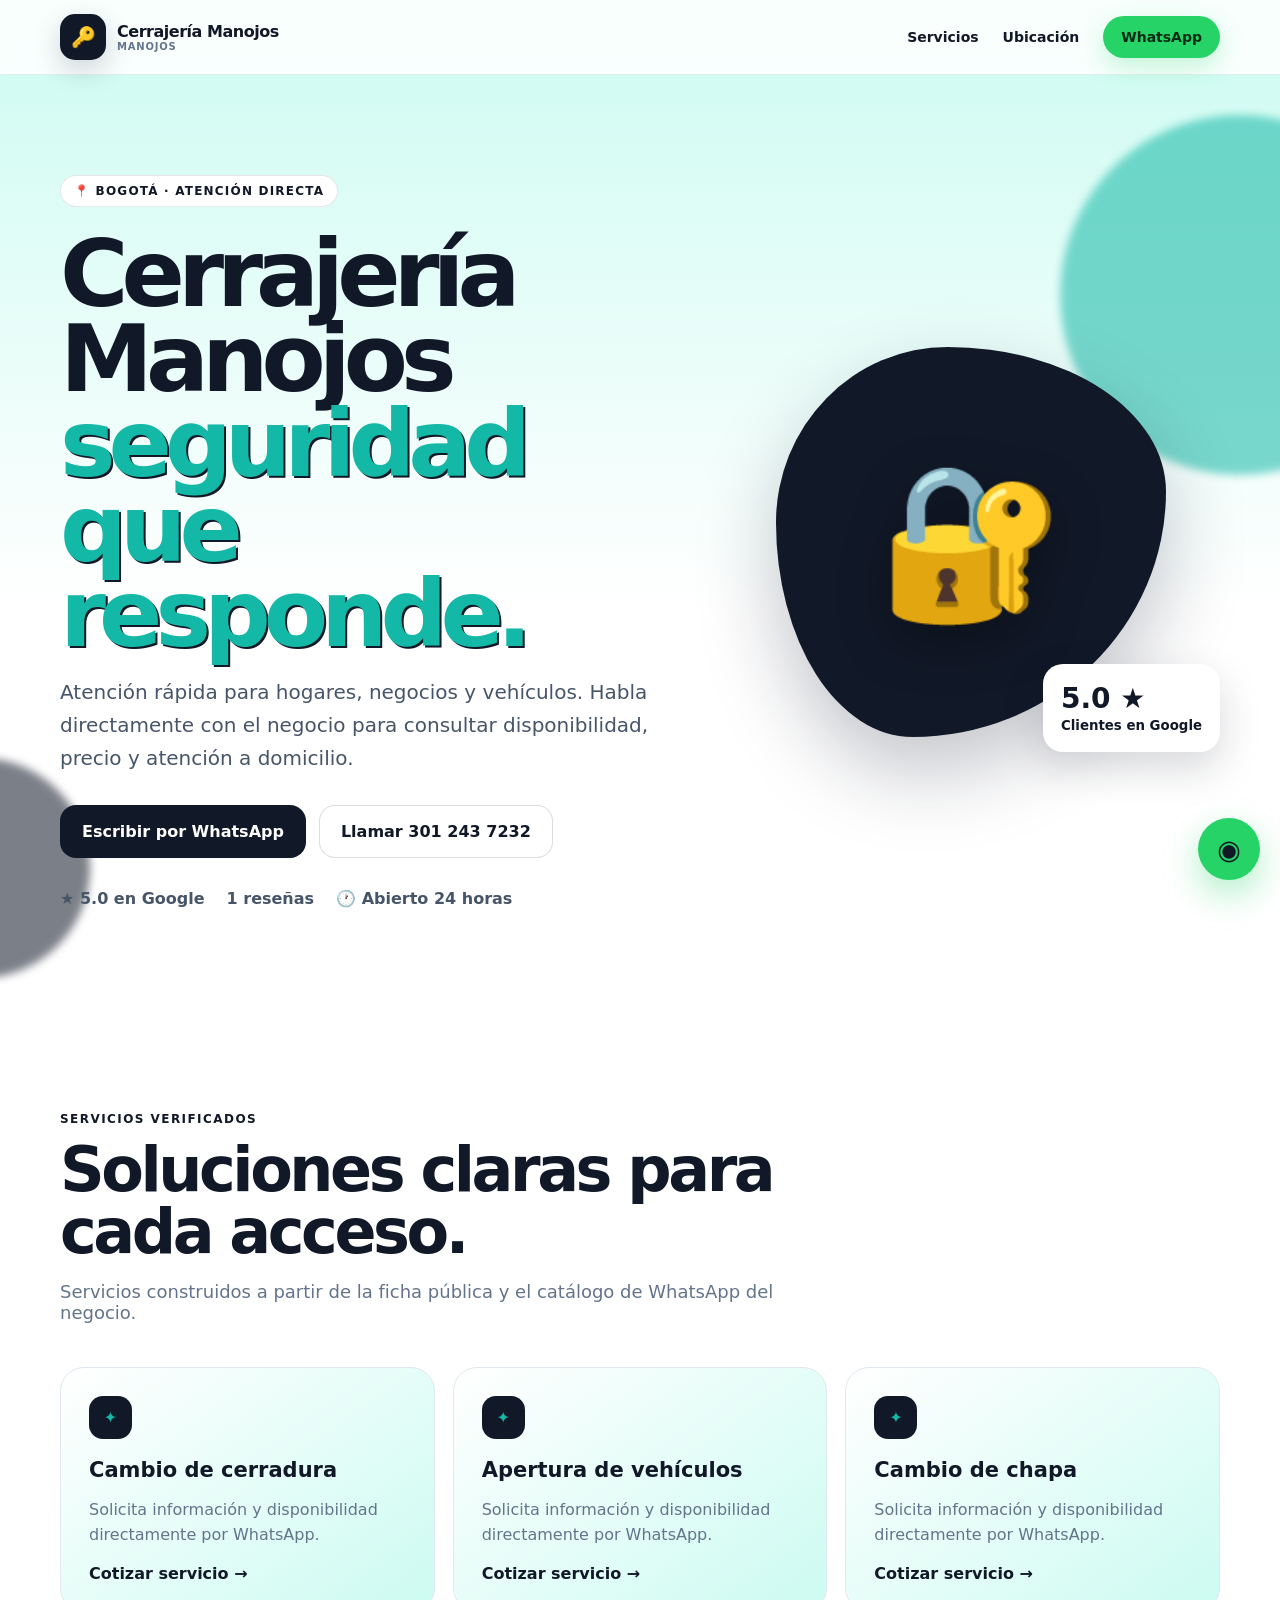
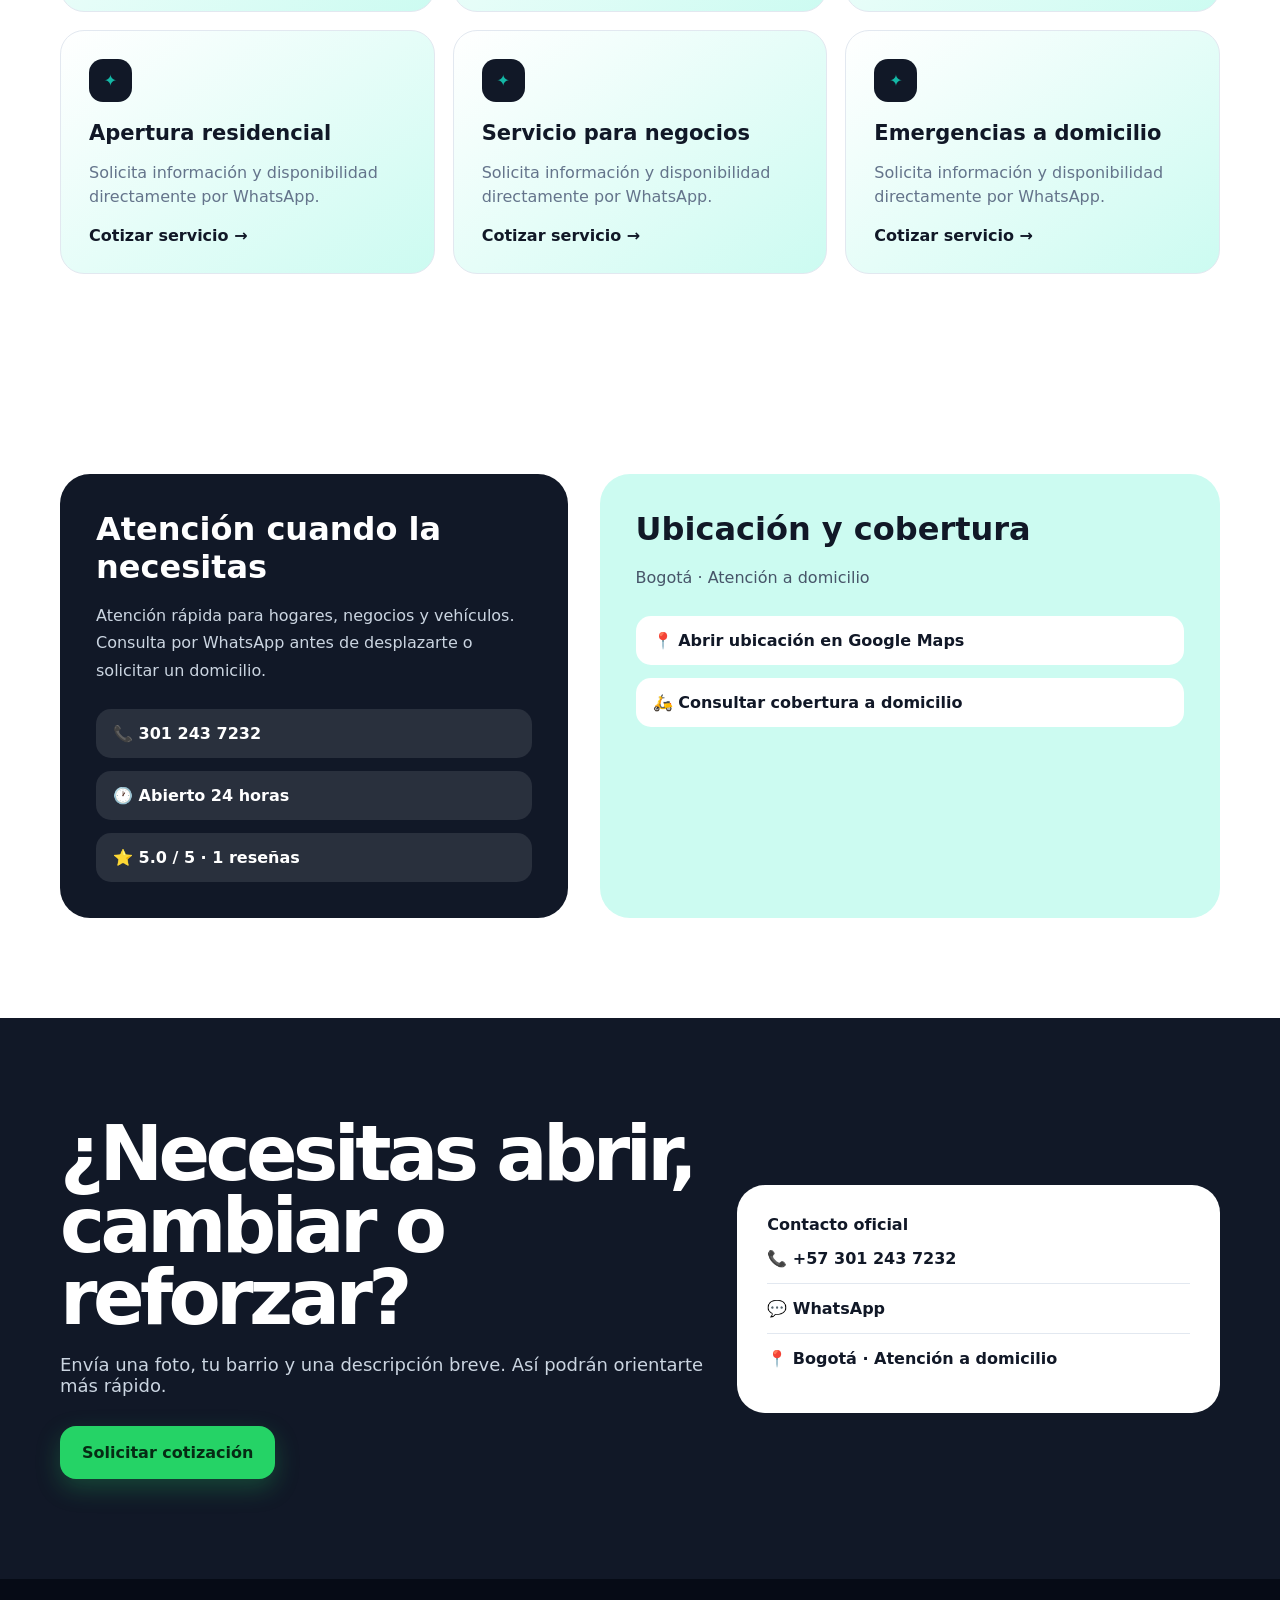
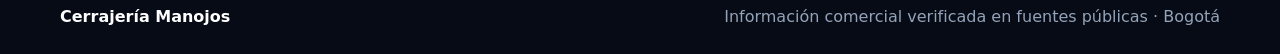
==== index.html @ 55029df9 "Add customized locksmith website" ====
<!doctype html>
<html lang="es">
<head>
<meta charset="utf-8"><meta name="viewport" content="width=device-width,initial-scale=1">
<title>Cerrajer&#237;a Manojos | Cerrajería en Bogotá</title>
<meta name="description" content="Cerrajer&#237;a Manojos: atención de cerrajería en Bogotá. Atenci&#243;n r&#225;pida para hogares, negocios y veh&#237;culos. Contacto directo por WhatsApp.">
<meta name="theme-color" content="#111827"><meta property="og:title" content="Cerrajer&#237;a Manojos"><meta property="og:description" content="Atenci&#243;n r&#225;pida para hogares, negocios y veh&#237;culos">
<script type="application/ld+json">{"@type":"Locksmith","aggregateRating":{"reviewCount":"1","ratingValue":"5.0","@type":"AggregateRating"},"name":"Cerrajería Manojos","areaServed":"Bogotá, Colombia","telephone":"+57 301 243 7232","@context":"https://schema.org","openingHours":"Abierto 24 horas","address":"Bogotá · Atención a domicilio"}</script>
<style>
:root{--primary:#14b8a6;--ink:#111827;--soft:#ccfbf1;--paper:#fff;--muted:#64748b}*{box-sizing:border-box}html{scroll-behavior:smooth}body{margin:0;font-family:Inter,ui-sans-serif,system-ui,-apple-system,Segoe UI,sans-serif;color:#111827;background:linear-gradient(180deg,var(--soft),#fff 38rem);overflow-x:hidden}a{text-decoration:none;color:inherit}.wrap{width:min(1160px,calc(100% - 36px));margin:auto}.nav{position:sticky;top:0;z-index:20;background:rgba(255,255,255,.86);backdrop-filter:blur(18px);border-bottom:1px solid rgba(15,23,42,.08)}.nav .wrap{height:74px;display:flex;align-items:center;justify-content:space-between}.brand{display:flex;align-items:center;gap:11px;font-weight:900;letter-spacing:-.03em}.logo{width:46px;height:46px;border-radius:15px;background:var(--ink);color:var(--primary);display:grid;place-items:center;box-shadow:0 10px 28px rgba(15,23,42,.18);font-size:20px}.brand small{display:block;font-weight:700;color:var(--muted);letter-spacing:.08em;font-size:10px}.navlinks{display:flex;align-items:center;gap:24px;font-weight:700;font-size:14px}.wa{background:#25d366;color:#062b14;padding:13px 18px;border-radius:999px;font-weight:900;box-shadow:0 9px 24px rgba(37,211,102,.25)}.hero{min-height:710px;display:grid;align-items:center;position:relative}.hero:before,.hero:after{content:"";position:absolute;border-radius:50%;filter:blur(4px);opacity:.55;animation:float 8s ease-in-out infinite}.hero:before{width:360px;height:360px;background:var(--primary);right:-140px;top:40px}.hero:after{width:220px;height:220px;background:var(--ink);left:-130px;bottom:30px;animation-delay:-3s}.hero-grid{position:relative;z-index:1;display:grid;grid-template-columns:1.1fr .9fr;gap:54px;align-items:center}.eyebrow{display:inline-flex;align-items:center;gap:8px;padding:8px 13px;background:#fff;border:1px solid rgba(15,23,42,.1);border-radius:999px;font-weight:850;font-size:12px;letter-spacing:.1em;text-transform:uppercase}.hero h1{font-size:clamp(48px,7.3vw,96px);line-height:.91;letter-spacing:-.075em;margin:24px 0 20px;max-width:800px}.hero h1 span{color:var(--primary);text-shadow:2px 2px 0 var(--ink)}.hero p{font-size:20px;line-height:1.65;color:#475569;max-width:650px}.actions{display:flex;gap:13px;flex-wrap:wrap;margin-top:30px}.btn{display:inline-flex;align-items:center;justify-content:center;padding:16px 21px;border-radius:16px;font-weight:900;border:1px solid transparent;transition:.25s}.btn:hover{transform:translateY(-3px)}.btn-primary{background:var(--ink);color:#fff}.btn-light{background:#fff;border-color:rgba(15,23,42,.14)}.trust{display:flex;gap:22px;flex-wrap:wrap;margin-top:31px;color:#475569;font-weight:750}.visual{position:relative;min-height:480px;display:grid;place-items:center}.lock-orbit{width:390px;height:390px;border-radius:44% 56% 65% 35%/45% 37% 63% 55%;background:var(--ink);position:relative;display:grid;place-items:center;box-shadow:0 35px 80px rgba(15,23,42,.25);animation:morph 9s ease-in-out infinite}.lock{font-size:150px;filter:drop-shadow(0 17px 25px rgba(0,0,0,.3));animation:float 4s ease-in-out infinite}.rating{position:absolute;right:0;bottom:30px;background:#fff;padding:18px;border-radius:20px;box-shadow:0 16px 40px rgba(15,23,42,.17);font-weight:900}.rating b{font-size:28px;color:var(--ink)}section{padding:100px 0}.section-head{max-width:750px;margin-bottom:44px}.section-head span{font-weight:900;color:var(--ink);letter-spacing:.12em;text-transform:uppercase;font-size:12px}.section-head h2{font-size:clamp(36px,5vw,62px);line-height:1;letter-spacing:-.055em;margin:12px 0}.section-head p{color:#64748b;font-size:18px}.services{background:#fff}.grid{display:grid;grid-template-columns:repeat(3,1fr);gap:18px}.service-card{padding:28px;border:1px solid #e2e8f0;border-radius:24px;background:linear-gradient(145deg,#fff,var(--soft));transition:.3s}.service-card:hover{transform:translateY(-7px);box-shadow:0 20px 45px rgba(15,23,42,.1);border-color:var(--primary)}.service-icon{display:grid;place-items:center;width:43px;height:43px;border-radius:14px;background:var(--ink);color:var(--primary)}.service-card h3{font-size:21px;margin:19px 0 9px}.service-card p{color:#64748b;line-height:1.55}.service-card a{font-weight:900;color:var(--ink)}.about-grid{display:grid;grid-template-columns:.9fr 1.1fr;gap:32px}.panel{border-radius:30px;padding:36px;background:var(--ink);color:#fff;position:relative;overflow:hidden}.panel.light{background:var(--soft);color:#111827}.panel h3{font-size:32px;margin:0 0 16px}.panel p{line-height:1.7;color:#cbd5e1}.panel.light p{color:#475569}.facts{display:grid;gap:13px;margin-top:25px}.fact{padding:15px 17px;background:rgba(255,255,255,.1);border-radius:15px;font-weight:750}.panel.light .fact{background:#fff}.contact{background:var(--ink);color:#fff}.contact-box{display:grid;grid-template-columns:1.15fr .85fr;gap:24px;align-items:center}.contact h2{font-size:clamp(40px,6vw,76px);line-height:.95;letter-spacing:-.06em;margin:0 0 20px}.contact p{color:#cbd5e1;font-size:18px}.contact-card{background:#fff;color:#111827;border-radius:28px;padding:30px}.contact-card a{display:block;padding:15px 0;border-bottom:1px solid #e2e8f0;font-weight:800}.contact-card a:last-child{border:0}.footer{padding:28px 0;background:#060b16;color:#94a3b8}.footer .wrap{display:flex;justify-content:space-between;gap:20px;align-items:center}.footer strong{color:#fff}.float-wa{position:fixed;right:20px;bottom:20px;width:62px;height:62px;background:#25d366;border-radius:50%;display:grid;place-items:center;font-size:27px;z-index:30;box-shadow:0 14px 35px rgba(37,211,102,.36);animation:pulse 2.2s infinite}.reveal{opacity:0;transform:translateY(24px);transition:.7s}.reveal.show{opacity:1;transform:none}@keyframes float{50%{transform:translateY(-16px) rotate(2deg)}}@keyframes morph{50%{border-radius:58% 42% 35% 65%/58% 62% 38% 42%;transform:rotate(-2deg)}}@keyframes pulse{50%{box-shadow:0 14px 55px rgba(37,211,102,.7)}}@media(max-width:850px){.navlinks a:not(.wa){display:none}.hero{min-height:auto;padding:70px 0}.hero-grid,.about-grid,.contact-box{grid-template-columns:1fr}.visual{min-height:380px}.lock-orbit{width:300px;height:300px}.lock{font-size:110px}.grid{grid-template-columns:1fr}.hero h1{font-size:58px}.footer .wrap{align-items:flex-start;flex-direction:column}}@media(max-width:480px){.wrap{width:min(100% - 24px,1160px)}.brand span{max-width:145px}.nav .wa{padding:11px 13px}.hero h1{font-size:48px}.hero p{font-size:17px}.actions .btn{width:100%}.lock-orbit{width:260px;height:260px}.rating{right:8px}.trust{gap:12px}section{padding:74px 0}}
</style>
</head>
<body>
<nav class="nav"><div class="wrap"><a class="brand" href="#inicio"><span class="logo">🔑</span><span>Cerrajer&#237;a Manojos<small>MANOJOS</small></span></a><div class="navlinks"><a href="#servicios">Servicios</a><a href="#ubicacion">Ubicación</a><a class="wa" href="https://wa.me/573012437232?text=Hola%2C%20vi%20la%20p%C3%A1gina%20de%20Cerrajer%C3%ADa%20Manojos%20y%20necesito%20un%20servicio%20de%20cerrajer%C3%ADa." target="_blank" rel="noopener">WhatsApp</a></div></div></nav>
<main>
<section class="hero" id="inicio"><div class="wrap hero-grid"><div class="reveal"><div class="eyebrow">📍 Bogotá · Atención directa</div><h1>Cerrajer&#237;a Manojos<br><span>seguridad que responde.</span></h1><p>Atenci&#243;n r&#225;pida para hogares, negocios y veh&#237;culos. Habla directamente con el negocio para consultar disponibilidad, precio y atención a domicilio.</p><div class="actions"><a class="btn btn-primary" href="https://wa.me/573012437232?text=Hola%2C%20necesito%20un%20servicio%20de%20cerrajer%C3%ADa.%20%C2%BFMe%20pueden%20ayudar%3F" target="_blank" rel="noopener">Escribir por WhatsApp</a><a class="btn btn-light" href="tel:+573012437232">Llamar 301 243 7232</a></div><div class="trust"><span>★ 5.0 en Google</span><span>1 reseñas</span><span>🕐 Abierto 24 horas</span></div></div><div class="visual reveal"><div class="lock-orbit"><div class="lock">🔐</div></div><div class="rating"><b>5.0 ★</b><br><small>Clientes en Google</small></div></div></div></section>
<section class="services" id="servicios"><div class="wrap"><div class="section-head reveal"><span>Servicios verificados</span><h2>Soluciones claras para cada acceso.</h2><p>Servicios construidos a partir de la ficha pública y el catálogo de WhatsApp del negocio.</p></div><div class="grid"><article class='service-card reveal'><span class='service-icon'>✦</span><h3>Cambio de cerradura</h3><p>Solicita información y disponibilidad directamente por WhatsApp.</p><a href='https://wa.me/573012437232?text=Hola%2C%20necesito%20informaci%C3%B3n%20sobre%3A%20Cambio%20de%20cerradura' target='_blank' rel='noopener'>Cotizar servicio →</a></article>
<article class='service-card reveal'><span class='service-icon'>✦</span><h3>Apertura de veh&#237;culos</h3><p>Solicita información y disponibilidad directamente por WhatsApp.</p><a href='https://wa.me/573012437232?text=Hola%2C%20necesito%20informaci%C3%B3n%20sobre%3A%20Apertura%20de%20veh%C3%ADculos' target='_blank' rel='noopener'>Cotizar servicio →</a></article>
<article class='service-card reveal'><span class='service-icon'>✦</span><h3>Cambio de chapa</h3><p>Solicita información y disponibilidad directamente por WhatsApp.</p><a href='https://wa.me/573012437232?text=Hola%2C%20necesito%20informaci%C3%B3n%20sobre%3A%20Cambio%20de%20chapa' target='_blank' rel='noopener'>Cotizar servicio →</a></article>
<article class='service-card reveal'><span class='service-icon'>✦</span><h3>Apertura residencial</h3><p>Solicita información y disponibilidad directamente por WhatsApp.</p><a href='https://wa.me/573012437232?text=Hola%2C%20necesito%20informaci%C3%B3n%20sobre%3A%20Apertura%20residencial' target='_blank' rel='noopener'>Cotizar servicio →</a></article>
<article class='service-card reveal'><span class='service-icon'>✦</span><h3>Servicio para negocios</h3><p>Solicita información y disponibilidad directamente por WhatsApp.</p><a href='https://wa.me/573012437232?text=Hola%2C%20necesito%20informaci%C3%B3n%20sobre%3A%20Servicio%20para%20negocios' target='_blank' rel='noopener'>Cotizar servicio →</a></article>
<article class='service-card reveal'><span class='service-icon'>✦</span><h3>Emergencias a domicilio</h3><p>Solicita información y disponibilidad directamente por WhatsApp.</p><a href='https://wa.me/573012437232?text=Hola%2C%20necesito%20informaci%C3%B3n%20sobre%3A%20Emergencias%20a%20domicilio' target='_blank' rel='noopener'>Cotizar servicio →</a></article></div></div></section>
<section id="ubicacion"><div class="wrap about-grid"><div class="panel reveal"><h3>Atención cuando la necesitas</h3><p>Atenci&#243;n r&#225;pida para hogares, negocios y veh&#237;culos. Consulta por WhatsApp antes de desplazarte o solicitar un domicilio.</p><div class="facts"><div class="fact">📞 301 243 7232</div><div class="fact">🕐 Abierto 24 horas</div><div class="fact">⭐ 5.0 / 5 · 1 reseñas</div></div></div><div class="panel light reveal"><h3>Ubicación y cobertura</h3><p>Bogot&#225; &#183; Atenci&#243;n a domicilio</p><div class="facts"><a class="fact" href="https://www.google.com/maps/search/?api=1&query=Bogot%C3%A1%20%C2%B7%20Atenci%C3%B3n%20a%20domicilio" target="_blank" rel="noopener">📍 Abrir ubicación en Google Maps</a><a class="fact" href="https://wa.me/573012437232?text=Hola%2C%20estoy%20en%20Bogot%C3%A1%20y%20necesito%20saber%20si%20tienen%20cobertura%20en%20mi%20zona." target="_blank" rel="noopener">🛵 Consultar cobertura a domicilio</a></div></div></div></section>
<section class="contact"><div class="wrap contact-box"><div class="reveal"><h2>¿Necesitas abrir, cambiar o reforzar?</h2><p>Envía una foto, tu barrio y una descripción breve. Así podrán orientarte más rápido.</p><div class="actions"><a class="btn wa" href="https://wa.me/573012437232?text=Hola%2C%20necesito%20una%20cotizaci%C3%B3n%20de%20cerrajer%C3%ADa.%20Mi%20ubicaci%C3%B3n%20es%3A%20" target="_blank" rel="noopener">Solicitar cotización</a></div></div><div class="contact-card reveal"><strong>Contacto oficial</strong><a href="tel:+573012437232">📞 +57 301 243 7232</a><a href="https://wa.me/573012437232" target="_blank" rel="noopener">💬 WhatsApp</a><a href="https://www.google.com/maps/search/?api=1&query=Bogot%C3%A1%20%C2%B7%20Atenci%C3%B3n%20a%20domicilio" target="_blank" rel="noopener">📍 Bogot&#225; &#183; Atenci&#243;n a domicilio</a></div></div></section>
</main>
<footer class="footer"><div class="wrap"><strong>Cerrajer&#237;a Manojos</strong><span>Información comercial verificada en fuentes públicas · Bogotá</span></div></footer><a class="float-wa" href="https://wa.me/573012437232" target="_blank" rel="noopener" aria-label="Abrir WhatsApp">◉</a>
<script>const io=new IntersectionObserver(e=>e.forEach(x=>{if(x.isIntersecting)x.target.classList.add('show')}),{threshold:.12});document.querySelectorAll('.reveal').forEach(x=>io.observe(x));</script>
</body></html>
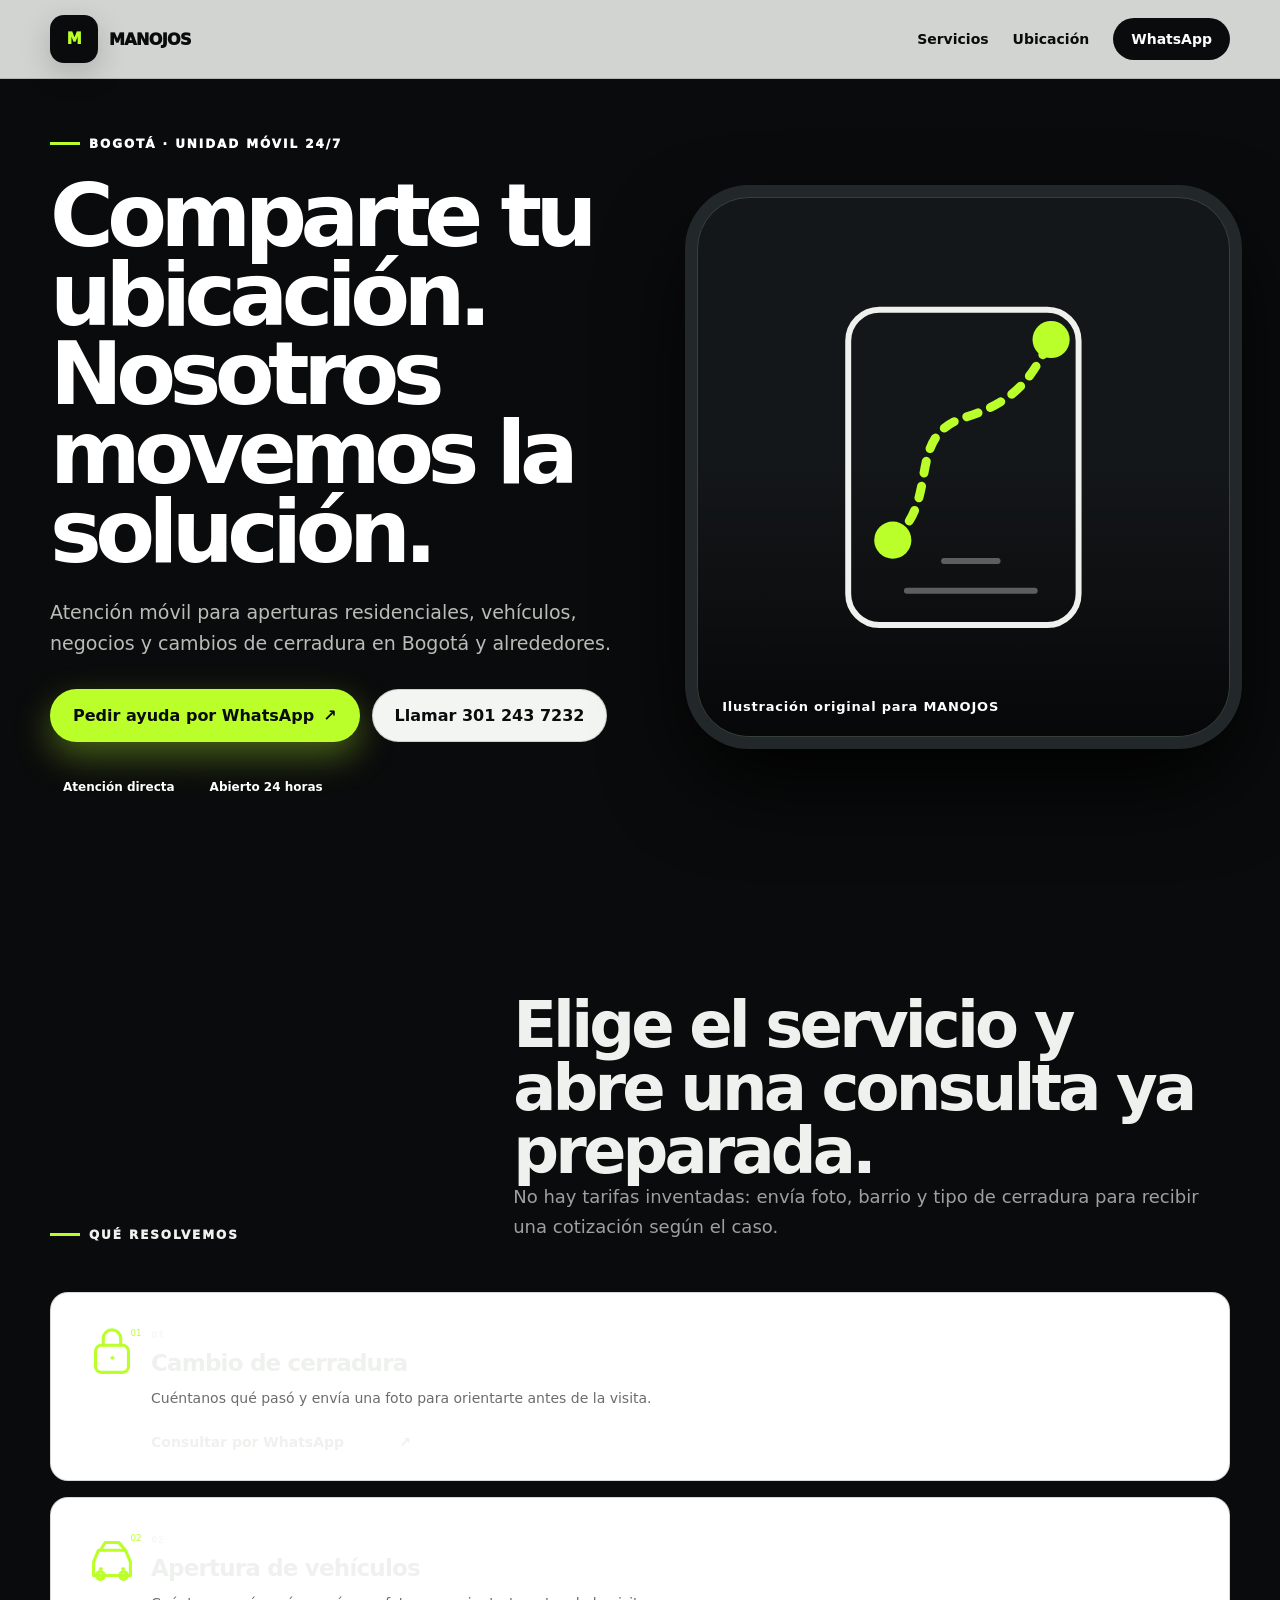
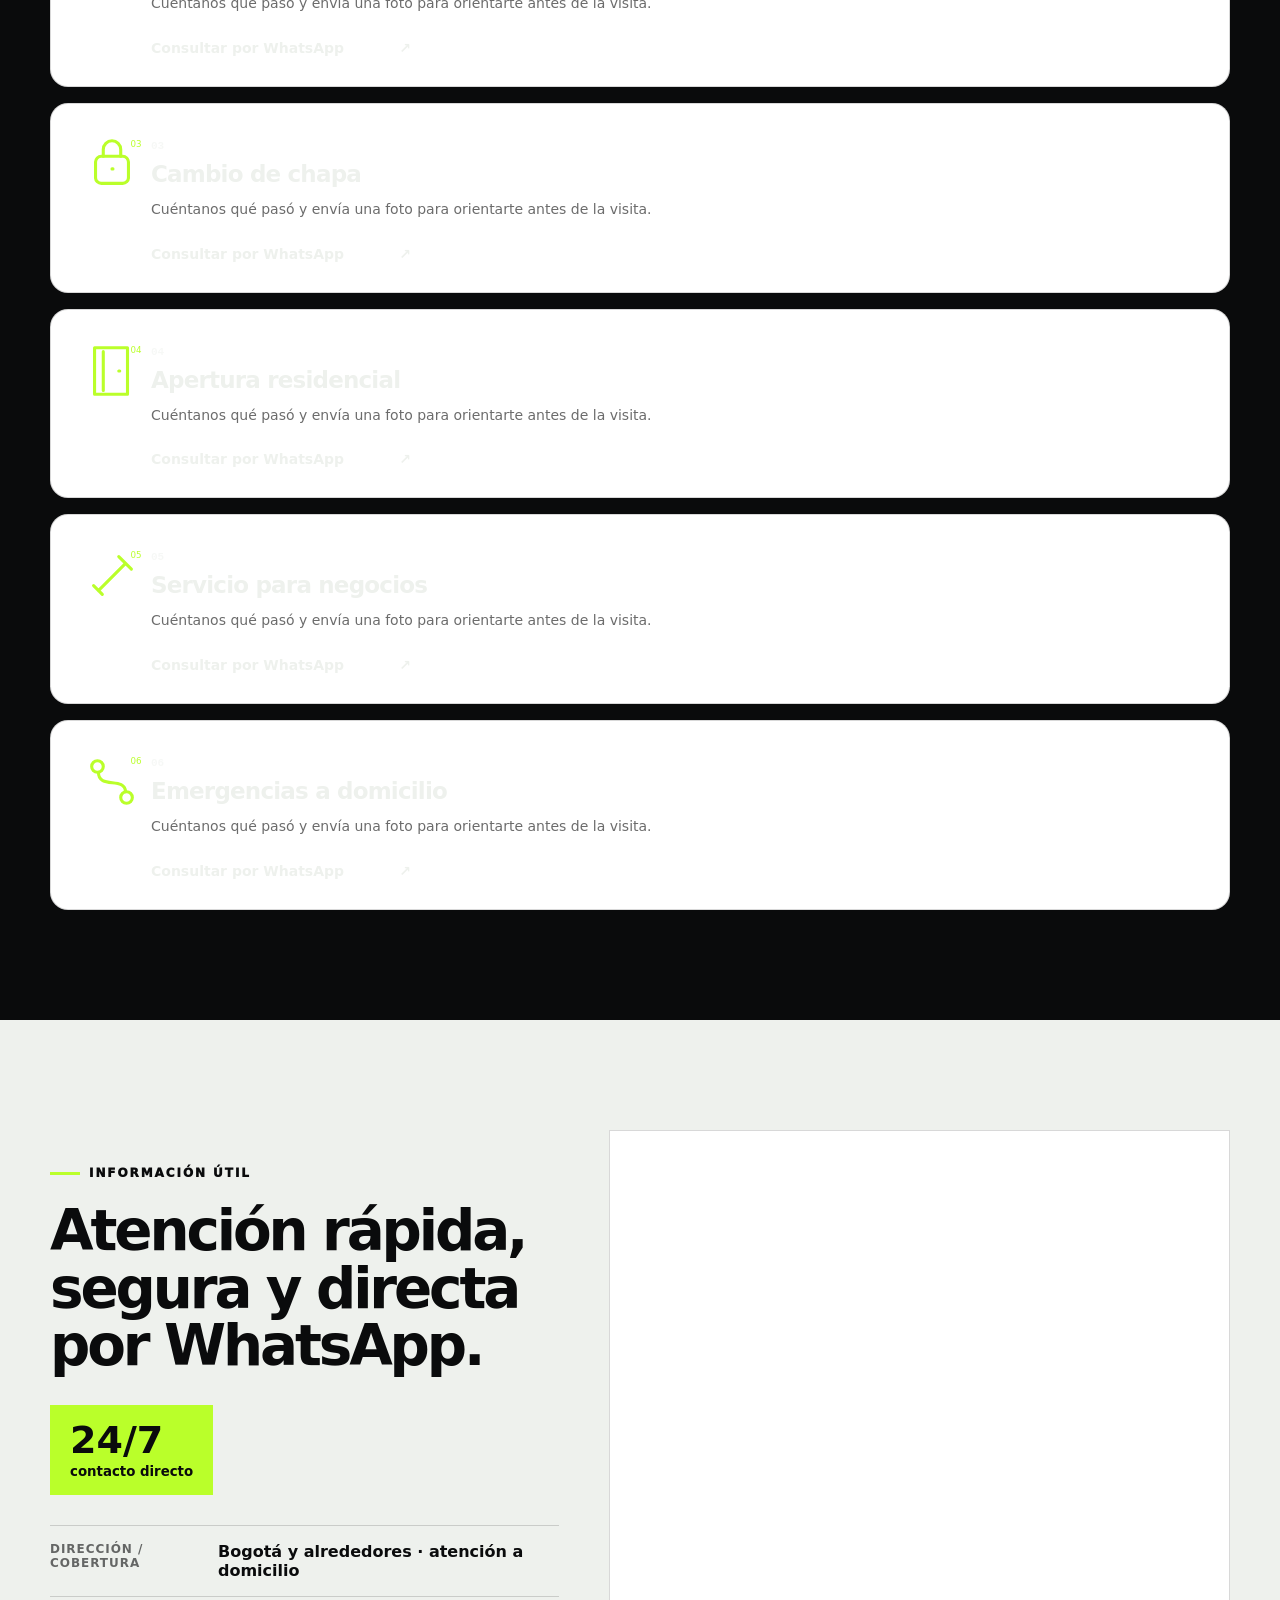
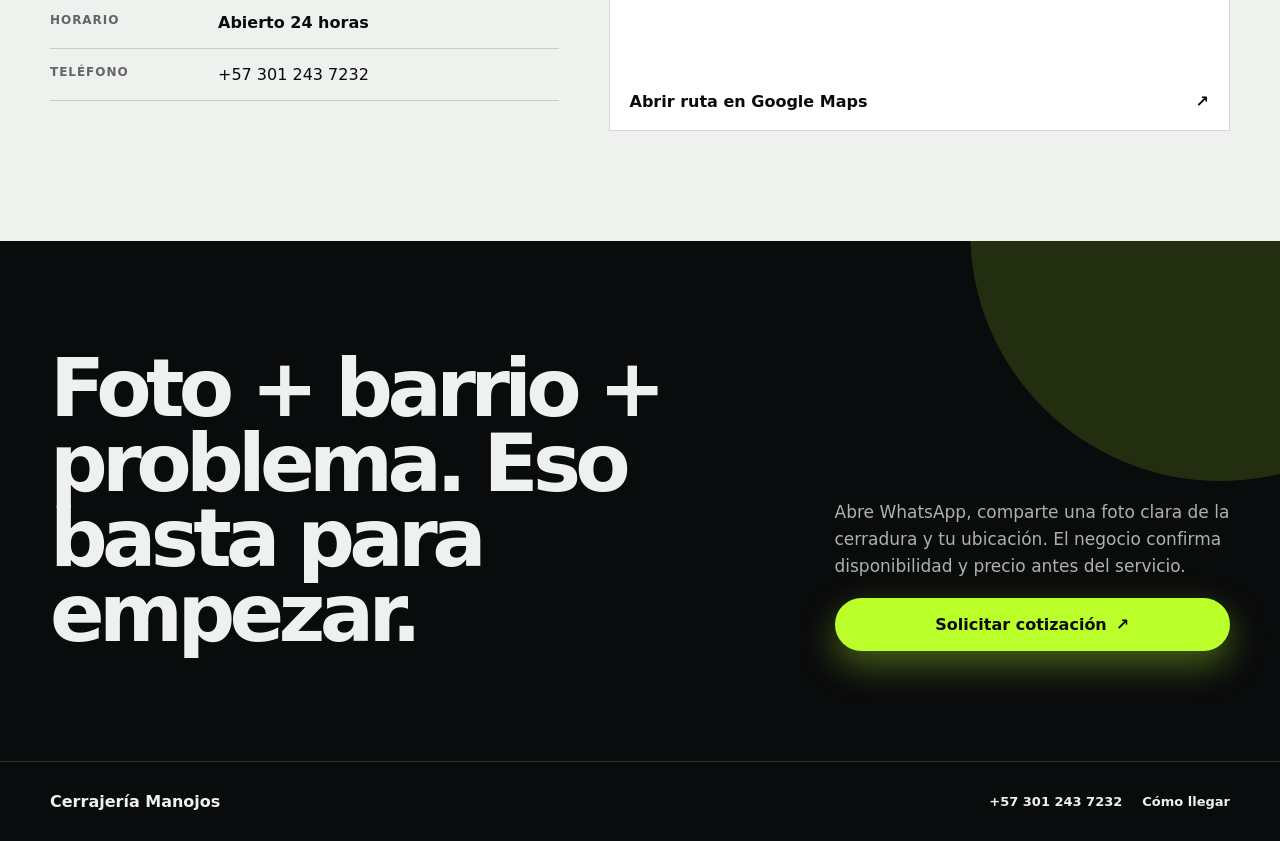
==== commit dccb7cff: "Rediseña sitio con identidad, SEO y experiencia móvil propias" ====
--- a/index.html
+++ b/index.html
@@ -1,28 +1,31 @@
 <!doctype html>
-<html lang="es">
-<head>
-<meta charset="utf-8"><meta name="viewport" content="width=device-width,initial-scale=1">
-<title>Cerrajer&#237;a Manojos | Cerrajería en Bogotá</title>
-<meta name="description" content="Cerrajer&#237;a Manojos: atención de cerrajería en Bogotá. Atenci&#243;n r&#225;pida para hogares, negocios y veh&#237;culos. Contacto directo por WhatsApp.">
-<meta name="theme-color" content="#111827"><meta property="og:title" content="Cerrajer&#237;a Manojos"><meta property="og:description" content="Atenci&#243;n r&#225;pida para hogares, negocios y veh&#237;culos">
-<script type="application/ld+json">{"@type":"Locksmith","aggregateRating":{"reviewCount":"1","ratingValue":"5.0","@type":"AggregateRating"},"name":"Cerrajería Manojos","areaServed":"Bogotá, Colombia","telephone":"+57 301 243 7232","@context":"https://schema.org","openingHours":"Abierto 24 horas","address":"Bogotá · Atención a domicilio"}</script>
-<style>
-:root{--primary:#14b8a6;--ink:#111827;--soft:#ccfbf1;--paper:#fff;--muted:#64748b}*{box-sizing:border-box}html{scroll-behavior:smooth}body{margin:0;font-family:Inter,ui-sans-serif,system-ui,-apple-system,Segoe UI,sans-serif;color:#111827;background:linear-gradient(180deg,var(--soft),#fff 38rem);overflow-x:hidden}a{text-decoration:none;color:inherit}.wrap{width:min(1160px,calc(100% - 36px));margin:auto}.nav{position:sticky;top:0;z-index:20;background:rgba(255,255,255,.86);backdrop-filter:blur(18px);border-bottom:1px solid rgba(15,23,42,.08)}.nav .wrap{height:74px;display:flex;align-items:center;justify-content:space-between}.brand{display:flex;align-items:center;gap:11px;font-weight:900;letter-spacing:-.03em}.logo{width:46px;height:46px;border-radius:15px;background:var(--ink);color:var(--primary);display:grid;place-items:center;box-shadow:0 10px 28px rgba(15,23,42,.18);font-size:20px}.brand small{display:block;font-weight:700;color:var(--muted);letter-spacing:.08em;font-size:10px}.navlinks{display:flex;align-items:center;gap:24px;font-weight:700;font-size:14px}.wa{background:#25d366;color:#062b14;padding:13px 18px;border-radius:999px;font-weight:900;box-shadow:0 9px 24px rgba(37,211,102,.25)}.hero{min-height:710px;display:grid;align-items:center;position:relative}.hero:before,.hero:after{content:"";position:absolute;border-radius:50%;filter:blur(4px);opacity:.55;animation:float 8s ease-in-out infinite}.hero:before{width:360px;height:360px;background:var(--primary);right:-140px;top:40px}.hero:after{width:220px;height:220px;background:var(--ink);left:-130px;bottom:30px;animation-delay:-3s}.hero-grid{position:relative;z-index:1;display:grid;grid-template-columns:1.1fr .9fr;gap:54px;align-items:center}.eyebrow{display:inline-flex;align-items:center;gap:8px;padding:8px 13px;background:#fff;border:1px solid rgba(15,23,42,.1);border-radius:999px;font-weight:850;font-size:12px;letter-spacing:.1em;text-transform:uppercase}.hero h1{font-size:clamp(48px,7.3vw,96px);line-height:.91;letter-spacing:-.075em;margin:24px 0 20px;max-width:800px}.hero h1 span{color:var(--primary);text-shadow:2px 2px 0 var(--ink)}.hero p{font-size:20px;line-height:1.65;color:#475569;max-width:650px}.actions{display:flex;gap:13px;flex-wrap:wrap;margin-top:30px}.btn{display:inline-flex;align-items:center;justify-content:center;padding:16px 21px;border-radius:16px;font-weight:900;border:1px solid transparent;transition:.25s}.btn:hover{transform:translateY(-3px)}.btn-primary{background:var(--ink);color:#fff}.btn-light{background:#fff;border-color:rgba(15,23,42,.14)}.trust{display:flex;gap:22px;flex-wrap:wrap;margin-top:31px;color:#475569;font-weight:750}.visual{position:relative;min-height:480px;display:grid;place-items:center}.lock-orbit{width:390px;height:390px;border-radius:44% 56% 65% 35%/45% 37% 63% 55%;background:var(--ink);position:relative;display:grid;place-items:center;box-shadow:0 35px 80px rgba(15,23,42,.25);animation:morph 9s ease-in-out infinite}.lock{font-size:150px;filter:drop-shadow(0 17px 25px rgba(0,0,0,.3));animation:float 4s ease-in-out infinite}.rating{position:absolute;right:0;bottom:30px;background:#fff;padding:18px;border-radius:20px;box-shadow:0 16px 40px rgba(15,23,42,.17);font-weight:900}.rating b{font-size:28px;color:var(--ink)}section{padding:100px 0}.section-head{max-width:750px;margin-bottom:44px}.section-head span{font-weight:900;color:var(--ink);letter-spacing:.12em;text-transform:uppercase;font-size:12px}.section-head h2{font-size:clamp(36px,5vw,62px);line-height:1;letter-spacing:-.055em;margin:12px 0}.section-head p{color:#64748b;font-size:18px}.services{background:#fff}.grid{display:grid;grid-template-columns:repeat(3,1fr);gap:18px}.service-card{padding:28px;border:1px solid #e2e8f0;border-radius:24px;background:linear-gradient(145deg,#fff,var(--soft));transition:.3s}.service-card:hover{transform:translateY(-7px);box-shadow:0 20px 45px rgba(15,23,42,.1);border-color:var(--primary)}.service-icon{display:grid;place-items:center;width:43px;height:43px;border-radius:14px;background:var(--ink);color:var(--primary)}.service-card h3{font-size:21px;margin:19px 0 9px}.service-card p{color:#64748b;line-height:1.55}.service-card a{font-weight:900;color:var(--ink)}.about-grid{display:grid;grid-template-columns:.9fr 1.1fr;gap:32px}.panel{border-radius:30px;padding:36px;background:var(--ink);color:#fff;position:relative;overflow:hidden}.panel.light{background:var(--soft);color:#111827}.panel h3{font-size:32px;margin:0 0 16px}.panel p{line-height:1.7;color:#cbd5e1}.panel.light p{color:#475569}.facts{display:grid;gap:13px;margin-top:25px}.fact{padding:15px 17px;background:rgba(255,255,255,.1);border-radius:15px;font-weight:750}.panel.light .fact{background:#fff}.contact{background:var(--ink);color:#fff}.contact-box{display:grid;grid-template-columns:1.15fr .85fr;gap:24px;align-items:center}.contact h2{font-size:clamp(40px,6vw,76px);line-height:.95;letter-spacing:-.06em;margin:0 0 20px}.contact p{color:#cbd5e1;font-size:18px}.contact-card{background:#fff;color:#111827;border-radius:28px;padding:30px}.contact-card a{display:block;padding:15px 0;border-bottom:1px solid #e2e8f0;font-weight:800}.contact-card a:last-child{border:0}.footer{padding:28px 0;background:#060b16;color:#94a3b8}.footer .wrap{display:flex;justify-content:space-between;gap:20px;align-items:center}.footer strong{color:#fff}.float-wa{position:fixed;right:20px;bottom:20px;width:62px;height:62px;background:#25d366;border-radius:50%;display:grid;place-items:center;font-size:27px;z-index:30;box-shadow:0 14px 35px rgba(37,211,102,.36);animation:pulse 2.2s infinite}.reveal{opacity:0;transform:translateY(24px);transition:.7s}.reveal.show{opacity:1;transform:none}@keyframes float{50%{transform:translateY(-16px) rotate(2deg)}}@keyframes morph{50%{border-radius:58% 42% 35% 65%/58% 62% 38% 42%;transform:rotate(-2deg)}}@keyframes pulse{50%{box-shadow:0 14px 55px rgba(37,211,102,.7)}}@media(max-width:850px){.navlinks a:not(.wa){display:none}.hero{min-height:auto;padding:70px 0}.hero-grid,.about-grid,.contact-box{grid-template-columns:1fr}.visual{min-height:380px}.lock-orbit{width:300px;height:300px}.lock{font-size:110px}.grid{grid-template-columns:1fr}.hero h1{font-size:58px}.footer .wrap{align-items:flex-start;flex-direction:column}}@media(max-width:480px){.wrap{width:min(100% - 24px,1160px)}.brand span{max-width:145px}.nav .wa{padding:11px 13px}.hero h1{font-size:48px}.hero p{font-size:17px}.actions .btn{width:100%}.lock-orbit{width:260px;height:260px}.rating{right:8px}.trust{gap:12px}section{padding:74px 0}}
-</style>
-</head>
-<body>
-<nav class="nav"><div class="wrap"><a class="brand" href="#inicio"><span class="logo">🔑</span><span>Cerrajer&#237;a Manojos<small>MANOJOS</small></span></a><div class="navlinks"><a href="#servicios">Servicios</a><a href="#ubicacion">Ubicación</a><a class="wa" href="https://wa.me/573012437232?text=Hola%2C%20vi%20la%20p%C3%A1gina%20de%20Cerrajer%C3%ADa%20Manojos%20y%20necesito%20un%20servicio%20de%20cerrajer%C3%ADa." target="_blank" rel="noopener">WhatsApp</a></div></div></nav>
-<main>
-<section class="hero" id="inicio"><div class="wrap hero-grid"><div class="reveal"><div class="eyebrow">📍 Bogotá · Atención directa</div><h1>Cerrajer&#237;a Manojos<br><span>seguridad que responde.</span></h1><p>Atenci&#243;n r&#225;pida para hogares, negocios y veh&#237;culos. Habla directamente con el negocio para consultar disponibilidad, precio y atención a domicilio.</p><div class="actions"><a class="btn btn-primary" href="https://wa.me/573012437232?text=Hola%2C%20necesito%20un%20servicio%20de%20cerrajer%C3%ADa.%20%C2%BFMe%20pueden%20ayudar%3F" target="_blank" rel="noopener">Escribir por WhatsApp</a><a class="btn btn-light" href="tel:+573012437232">Llamar 301 243 7232</a></div><div class="trust"><span>★ 5.0 en Google</span><span>1 reseñas</span><span>🕐 Abierto 24 horas</span></div></div><div class="visual reveal"><div class="lock-orbit"><div class="lock">🔐</div></div><div class="rating"><b>5.0 ★</b><br><small>Clientes en Google</small></div></div></div></section>
-<section class="services" id="servicios"><div class="wrap"><div class="section-head reveal"><span>Servicios verificados</span><h2>Soluciones claras para cada acceso.</h2><p>Servicios construidos a partir de la ficha pública y el catálogo de WhatsApp del negocio.</p></div><div class="grid"><article class='service-card reveal'><span class='service-icon'>✦</span><h3>Cambio de cerradura</h3><p>Solicita información y disponibilidad directamente por WhatsApp.</p><a href='https://wa.me/573012437232?text=Hola%2C%20necesito%20informaci%C3%B3n%20sobre%3A%20Cambio%20de%20cerradura' target='_blank' rel='noopener'>Cotizar servicio →</a></article>
-<article class='service-card reveal'><span class='service-icon'>✦</span><h3>Apertura de veh&#237;culos</h3><p>Solicita información y disponibilidad directamente por WhatsApp.</p><a href='https://wa.me/573012437232?text=Hola%2C%20necesito%20informaci%C3%B3n%20sobre%3A%20Apertura%20de%20veh%C3%ADculos' target='_blank' rel='noopener'>Cotizar servicio →</a></article>
-<article class='service-card reveal'><span class='service-icon'>✦</span><h3>Cambio de chapa</h3><p>Solicita información y disponibilidad directamente por WhatsApp.</p><a href='https://wa.me/573012437232?text=Hola%2C%20necesito%20informaci%C3%B3n%20sobre%3A%20Cambio%20de%20chapa' target='_blank' rel='noopener'>Cotizar servicio →</a></article>
-<article class='service-card reveal'><span class='service-icon'>✦</span><h3>Apertura residencial</h3><p>Solicita información y disponibilidad directamente por WhatsApp.</p><a href='https://wa.me/573012437232?text=Hola%2C%20necesito%20informaci%C3%B3n%20sobre%3A%20Apertura%20residencial' target='_blank' rel='noopener'>Cotizar servicio →</a></article>
-<article class='service-card reveal'><span class='service-icon'>✦</span><h3>Servicio para negocios</h3><p>Solicita información y disponibilidad directamente por WhatsApp.</p><a href='https://wa.me/573012437232?text=Hola%2C%20necesito%20informaci%C3%B3n%20sobre%3A%20Servicio%20para%20negocios' target='_blank' rel='noopener'>Cotizar servicio →</a></article>
-<article class='service-card reveal'><span class='service-icon'>✦</span><h3>Emergencias a domicilio</h3><p>Solicita información y disponibilidad directamente por WhatsApp.</p><a href='https://wa.me/573012437232?text=Hola%2C%20necesito%20informaci%C3%B3n%20sobre%3A%20Emergencias%20a%20domicilio' target='_blank' rel='noopener'>Cotizar servicio →</a></article></div></div></section>
-<section id="ubicacion"><div class="wrap about-grid"><div class="panel reveal"><h3>Atención cuando la necesitas</h3><p>Atenci&#243;n r&#225;pida para hogares, negocios y veh&#237;culos. Consulta por WhatsApp antes de desplazarte o solicitar un domicilio.</p><div class="facts"><div class="fact">📞 301 243 7232</div><div class="fact">🕐 Abierto 24 horas</div><div class="fact">⭐ 5.0 / 5 · 1 reseñas</div></div></div><div class="panel light reveal"><h3>Ubicación y cobertura</h3><p>Bogot&#225; &#183; Atenci&#243;n a domicilio</p><div class="facts"><a class="fact" href="https://www.google.com/maps/search/?api=1&query=Bogot%C3%A1%20%C2%B7%20Atenci%C3%B3n%20a%20domicilio" target="_blank" rel="noopener">📍 Abrir ubicación en Google Maps</a><a class="fact" href="https://wa.me/573012437232?text=Hola%2C%20estoy%20en%20Bogot%C3%A1%20y%20necesito%20saber%20si%20tienen%20cobertura%20en%20mi%20zona." target="_blank" rel="noopener">🛵 Consultar cobertura a domicilio</a></div></div></div></section>
-<section class="contact"><div class="wrap contact-box"><div class="reveal"><h2>¿Necesitas abrir, cambiar o reforzar?</h2><p>Envía una foto, tu barrio y una descripción breve. Así podrán orientarte más rápido.</p><div class="actions"><a class="btn wa" href="https://wa.me/573012437232?text=Hola%2C%20necesito%20una%20cotizaci%C3%B3n%20de%20cerrajer%C3%ADa.%20Mi%20ubicaci%C3%B3n%20es%3A%20" target="_blank" rel="noopener">Solicitar cotización</a></div></div><div class="contact-card reveal"><strong>Contacto oficial</strong><a href="tel:+573012437232">📞 +57 301 243 7232</a><a href="https://wa.me/573012437232" target="_blank" rel="noopener">💬 WhatsApp</a><a href="https://www.google.com/maps/search/?api=1&query=Bogot%C3%A1%20%C2%B7%20Atenci%C3%B3n%20a%20domicilio" target="_blank" rel="noopener">📍 Bogot&#225; &#183; Atenci&#243;n a domicilio</a></div></div></section>
-</main>
-<footer class="footer"><div class="wrap"><strong>Cerrajer&#237;a Manojos</strong><span>Información comercial verificada en fuentes públicas · Bogotá</span></div></footer><a class="float-wa" href="https://wa.me/573012437232" target="_blank" rel="noopener" aria-label="Abrir WhatsApp">◉</a>
-<script>const io=new IntersectionObserver(e=>e.forEach(x=>{if(x.isIntersecting)x.target.classList.add('show')}),{threshold:.12});document.querySelectorAll('.reveal').forEach(x=>io.observe(x));</script>
-</body></html>
+<html lang="es"><head><meta charset="utf-8"><meta name="viewport" content="width=device-width,initial-scale=1,viewport-fit=cover">
+<title>Cerrajería Manojos | Cerrajería en Bogotá</title><meta name="description" content="Atención móvil para aperturas residenciales, vehículos, negocios y cambios de cerradura en Bogotá y alrededores."><meta name="theme-color" content="#0a0b0c"><meta name="robots" content="index,follow,max-image-preview:large">
+<meta property="og:type" content="website"><meta property="og:locale" content="es_CO"><meta property="og:title" content="Cerrajería Manojos"><meta property="og:description" content="Atención móvil para aperturas residenciales, vehículos, negocios y cambios de cerradura en Bogotá y alrededores."><meta property="og:image" content="https://raw.githubusercontent.com/miguelmarquez321123-hub/cerrajeria-manojos/main/og.jpg"><meta property="og:image:width" content="1200"><meta property="og:image:height" content="630"><meta property="og:image:alt" content="Cerrajería Manojos — cerrajería en Bogotá"><meta name="twitter:card" content="summary_large_image">
+<script type="application/ld+json">{"@context":"https://schema.org","@type":"Locksmith","name":"Cerrajería Manojos","description":"Atención móvil para aperturas residenciales, vehículos, negocios y cambios de cerradura en Bogotá y alrededores.","telephone":"+57 301 243 7232","areaServed":"Bogotá, Colombia","address":{"@type":"PostalAddress","streetAddress":"Bogotá y alrededores · atención a domicilio","addressLocality":"Bogotá","addressCountry":"CO"},"openingHours":["Mo-Su 00:00-23:59"]}</script><style>
+:root{--accent:#ffc400;--ink:#111;--paper:#f6f3ea;--white:#fff;--muted:color-mix(in srgb,var(--ink) 62%,transparent);--line:color-mix(in srgb,var(--ink) 16%,transparent)}
+*{box-sizing:border-box}html{scroll-behavior:smooth}body{margin:0;background:var(--paper);color:var(--ink);font-family:Inter,ui-sans-serif,system-ui,-apple-system,"Segoe UI",sans-serif;overflow-x:hidden}a{color:inherit;text-decoration:none}img,svg{display:block;max-width:100%}button,a{touch-action:manipulation}.wrap{width:min(1180px,calc(100% - 40px));margin:auto}.nav{position:fixed;inset:0 0 auto;z-index:50;background:color-mix(in srgb,var(--paper) 88%,transparent);border-bottom:1px solid var(--line);backdrop-filter:blur(16px)}.nav-inner{height:78px;display:flex;align-items:center;justify-content:space-between;gap:20px}.brand{display:flex;align-items:center;gap:11px;font-weight:950;letter-spacing:-.04em}.avatar-logo,.logo-glyph{width:48px;height:48px;border-radius:14px;object-fit:cover;display:grid;place-items:center;background:var(--ink);color:var(--accent);font-size:15px;box-shadow:0 10px 30px color-mix(in srgb,var(--ink) 18%,transparent)}.nav-links{display:flex;align-items:center;gap:24px;font-size:14px;font-weight:800}.nav-links a:not(.nav-cta):hover{color:var(--accent)}.nav-cta,.button{display:inline-flex;align-items:center;justify-content:center;gap:9px;border-radius:999px;font-weight:900;transition:transform .25s,box-shadow .25s}.nav-cta{padding:13px 18px;background:var(--ink);color:var(--white)}.nav-cta:hover,.button:hover{transform:translateY(-3px)}.hero{min-height:760px;padding:130px 0 80px;display:grid;align-items:center;position:relative}.hero-grid{display:grid;grid-template-columns:1.04fr .96fr;gap:70px;align-items:center}.eyebrow{font-size:12px;text-transform:uppercase;letter-spacing:.16em;font-weight:950;display:inline-flex;align-items:center;gap:9px}.eyebrow:before{content:"";width:30px;height:3px;background:var(--accent)}h1,h2,h3,p{margin-top:0}.hero h1{font-size:clamp(52px,6.8vw,102px);line-height:.91;letter-spacing:-.075em;margin:26px 0 24px;max-width:920px}.hero-copy>p{max-width:640px;font-size:19px;line-height:1.65;color:var(--muted)}.hero-actions{display:flex;gap:12px;flex-wrap:wrap;margin-top:30px}.button{padding:16px 22px;border:1px solid var(--line)}.button.primary{background:var(--accent);color:var(--ink);border-color:transparent;box-shadow:0 14px 35px color-mix(in srgb,var(--accent) 35%,transparent)}.button.secondary{background:color-mix(in srgb,var(--paper) 75%,white);color:var(--ink)}.micro-proof{display:flex;flex-wrap:wrap;gap:9px;margin-top:28px}.micro-proof span{border:1px solid var(--line);padding:9px 12px;border-radius:999px;font-size:12px;font-weight:800}.hero-media{margin:0;position:relative;min-height:540px;border-radius:36px;overflow:hidden;background:var(--ink);box-shadow:0 40px 90px color-mix(in srgb,var(--ink) 28%,transparent)}.hero-media img{width:100%;height:100%;min-height:540px;object-fit:cover}.hero-media:after{content:"";position:absolute;inset:0;background:linear-gradient(180deg,transparent 48%,rgba(0,0,0,.68))}.hero-media figcaption,.asset-label{position:absolute;z-index:3;left:24px;bottom:22px;color:white;font-weight:850;font-size:13px;letter-spacing:.06em}.scan{position:absolute;z-index:2;left:-20%;top:0;width:140%;height:2px;background:var(--accent);box-shadow:0 0 25px 6px color-mix(in srgb,var(--accent) 65%,transparent);animation:scan 4.8s ease-in-out infinite}.hero-media.generated{display:grid;place-items:center;color:var(--paper);padding:35px}.original-art{width:100%;height:auto;position:relative;z-index:2}.section{padding:110px 0}.section.dark{background:var(--ink);color:var(--paper)}.section-head{display:grid;grid-template-columns:.72fr 1.28fr;gap:60px;align-items:end;margin-bottom:50px}.section-head h2{font-size:clamp(39px,5vw,70px);line-height:.98;letter-spacing:-.06em;margin:0}.section-head p{color:color-mix(in srgb,currentColor 65%,transparent);font-size:18px;line-height:1.65;margin:0}.service-layout{display:grid;grid-template-columns:repeat(3,1fr);gap:16px}.service-card{position:relative;padding:30px;min-height:310px;background:color-mix(in srgb,var(--paper) 84%,white);border:1px solid var(--line);display:flex;flex-direction:column;justify-content:space-between;overflow:hidden;transition:transform .3s,border-color .3s,box-shadow .3s}.service-card:hover{transform:translateY(-8px);border-color:var(--accent);box-shadow:0 22px 55px color-mix(in srgb,var(--ink) 12%,transparent)}.service-card svg{width:62px;height:62px;color:var(--accent);margin-bottom:36px}.service-card h3{font-size:23px;letter-spacing:-.035em;margin:8px 0 12px}.service-card p{color:var(--muted);line-height:1.55;font-size:14px}.service-card a{font-weight:900;font-size:14px;display:flex;justify-content:space-between;align-items:center;margin-top:25px}.service-no{font:800 11px/1 ui-monospace,SFMono-Regular,monospace;opacity:.48}.proof-grid{display:grid;grid-template-columns:.9fr 1.1fr;gap:50px;align-items:stretch}.proof-copy{padding:30px 0}.proof h2{font-size:clamp(36px,4.4vw,62px);line-height:1.02;letter-spacing:-.055em;margin:22px 0 30px}.rating-seal{display:inline-grid;grid-template-columns:auto auto;align-items:baseline;padding:16px 20px;background:var(--accent);color:var(--ink);margin-bottom:30px}.rating-seal strong{font-size:38px;line-height:1}.rating-seal span{font-weight:900}.rating-seal small{grid-column:1/-1;font-weight:800;margin-top:5px}.detail-list{border-top:1px solid var(--line)}.detail-list>div{padding:16px 0;border-bottom:1px solid var(--line);display:grid;grid-template-columns:150px 1fr;gap:18px}.detail-list span{font-size:12px;text-transform:uppercase;letter-spacing:.08em;font-weight:850;opacity:.6}.map-shell{min-height:520px;border:1px solid var(--line);background:white;padding:12px;display:flex;flex-direction:column}.map-shell iframe{border:0;width:100%;flex:1;min-height:430px;filter:saturate(.78) contrast(1.04)}.map-link{padding:17px 8px 7px;display:flex;justify-content:space-between;font-weight:900}.cta{position:relative;overflow:hidden}.cta:before{content:"";position:absolute;width:500px;height:500px;background:var(--accent);border-radius:50%;right:-190px;top:-260px;opacity:.14}.cta-grid{position:relative;display:grid;grid-template-columns:1.3fr .7fr;gap:50px;align-items:end}.cta h2{font-size:clamp(44px,6.3vw,88px);letter-spacing:-.07em;line-height:.93;margin:0}.cta-side p{font-size:17px;line-height:1.6;opacity:.72}.cta .button.primary{width:100%}.footer{padding:30px 0;border-top:1px solid color-mix(in srgb,currentColor 18%,transparent);background:var(--ink);color:var(--paper)}.footer-inner{display:flex;justify-content:space-between;gap:25px;align-items:center}.footer-links{display:flex;gap:20px;font-size:13px;font-weight:800}.mobile-bar{display:none}.reveal{opacity:0;transform:translateY(25px);transition:opacity .75s ease,transform .75s ease}.reveal.show{opacity:1;transform:none}@keyframes scan{0%,100%{top:8%;opacity:0}15%,85%{opacity:1}50%{top:92%}}@keyframes spin{to{transform:rotate(360deg)}}@keyframes pulse{50%{transform:scale(1.08);opacity:.5}}@keyframes dash{to{stroke-dashoffset:-68}}@keyframes draw{to{stroke-dashoffset:0}}@keyframes flicker{0%,18%,22%,100%{opacity:1}20%{opacity:.45}}@media(max-width:900px){.nav-links a:not(.nav-cta){display:none}.hero{min-height:auto}.hero-grid,.section-head,.proof-grid,.cta-grid{grid-template-columns:1fr}.hero-grid{gap:42px}.section-head{gap:18px}.service-layout{grid-template-columns:repeat(2,1fr)}.hero-media,.hero-media img{min-height:480px}.map-shell{min-height:460px}.cta-grid{align-items:start}.cta-side{max-width:600px}}
+@media(max-width:580px){.wrap{width:min(100% - 24px,1180px)}.nav-inner{height:68px}.brand>span:last-child{max-width:150px}.nav-cta{padding:11px 13px}.hero{padding:104px 0 64px}.hero h1{font-size:49px}.hero-copy>p{font-size:16px}.hero-actions .button{width:100%}.hero-media,.hero-media img{min-height:420px;border-radius:22px}.section{padding:78px 0}.service-layout{grid-template-columns:1fr}.service-card{min-height:275px}.detail-list>div{grid-template-columns:1fr;gap:5px}.map-shell{min-height:400px;padding:8px}.map-shell iframe{min-height:330px}.footer{padding-bottom:95px}.footer-inner{align-items:flex-start;flex-direction:column}.mobile-bar{display:grid;grid-template-columns:.7fr 1.3fr;position:fixed;z-index:60;left:10px;right:10px;bottom:10px;background:var(--ink);color:white;border:1px solid rgba(255,255,255,.18);box-shadow:0 15px 50px rgba(0,0,0,.38)}.mobile-bar a{padding:15px;text-align:center;font-weight:900}.mobile-bar .mobile-wa{background:#25d366;color:#052b12}.micro-proof{gap:6px}.micro-proof span{font-size:11px}.avatar-logo,.logo-glyph{width:42px;height:42px}}
+@media(prefers-reduced-motion:reduce){*,*:before,*:after{animation-duration:.01ms!important;animation-iteration-count:1!important;scroll-behavior:auto!important}.reveal{opacity:1;transform:none}}
+
+body[data-theme="jr"]{--accent:#ffcf24;--ink:#101014;--paper:#f6f3ea}.jr-services .service-card{border-radius:0}.jr-services .service-card:nth-child(odd){background:var(--ink);color:var(--paper)}.jr-services .service-card:nth-child(odd) p{color:#c7c4bb}.jr-services .service-card:nth-child(3n+2){transform:translateY(22px)}body[data-theme="jr"] .hero:before{content:"24H";position:absolute;right:-.03em;bottom:-.18em;font-size:34vw;font-weight:1000;line-height:1;color:color-mix(in srgb,var(--ink) 5%,transparent);letter-spacing:-.12em}
+body[data-theme="siete"]{--accent:#ff6d2d;--ink:#10284b;--paper:#f3ead9;font-family:Georgia,"Times New Roman",serif}body[data-theme="siete"] .nav,body[data-theme="siete"] .button,body[data-theme="siete"] .eyebrow,body[data-theme="siete"] .micro-proof,body[data-theme="siete"] .service-card p,body[data-theme="siete"] .service-card a,body[data-theme="siete"] .detail-list,body[data-theme="siete"] .footer{font-family:Inter,system-ui,sans-serif}body[data-theme="siete"] .hero-grid{grid-template-columns:.9fr 1.1fr}body[data-theme="siete"] .hero-media{order:-1;border-radius:300px 300px 28px 28px}.siete-services{grid-template-columns:1fr 1fr}.siete-services .service-card{min-height:190px;display:grid;grid-template-columns:76px 1fr;gap:22px;border-radius:120px 20px 20px 120px}.siete-services .service-card svg{margin:0}.siete-services .service-card:nth-child(even){border-radius:20px 120px 120px 20px}
+body[data-theme="luminex"]{--accent:#ffe11a;--ink:#041a66;--paper:#eef2ff;background-image:linear-gradient(rgba(4,26,102,.045) 1px,transparent 1px),linear-gradient(90deg,rgba(4,26,102,.045) 1px,transparent 1px);background-size:32px 32px}body[data-theme="luminex"] .logo-glyph{background:var(--accent);color:var(--ink);animation:flicker 3s infinite}body[data-theme="luminex"] .hero-media{border-radius:8px;transform:rotate(1.5deg);border:8px solid var(--accent);box-shadow:20px 20px 0 var(--ink)}.luminex-services{gap:6px}.luminex-services .service-card{border:3px solid var(--ink);border-radius:6px;box-shadow:7px 7px 0 var(--accent)}body[data-theme="luminex"] .map-shell{border:4px solid var(--ink);box-shadow:12px 12px 0 var(--accent)}
+body[data-theme="sos"]{--accent:#ff333d;--ink:#141316;--paper:#fff7f3;background:repeating-linear-gradient(135deg,transparent 0 24px,rgba(255,51,61,.025) 24px 48px)}body[data-theme="sos"] .hero h1{text-transform:uppercase;font-weight:1000}body[data-theme="sos"] .hero-media{clip-path:polygon(0 0,100% 0,100% 88%,88% 100%,0 100%);border-radius:0}body[data-theme="sos"] .hero-media:before{content:"S.O.S";position:absolute;z-index:3;right:18px;top:18px;background:var(--accent);color:white;padding:10px 14px;font-weight:1000;letter-spacing:.16em;animation:pulse 1.8s infinite}.sos-services .service-card{border-radius:18px;border-top:7px solid var(--accent)}.sos-services .service-card:nth-child(3),.sos-services .service-card:nth-child(4),.sos-services .service-card:nth-child(5){background:var(--ink);color:white}.sos-services .service-card:nth-child(n+3):nth-child(-n+5) p{color:#bbb}
+body[data-theme="alvear"]{--accent:#c79a45;--ink:#4a1024;--paper:#f7f0e4;font-family:Georgia,"Times New Roman",serif}body[data-theme="alvear"] .nav,body[data-theme="alvear"] .button,body[data-theme="alvear"] .eyebrow,body[data-theme="alvear"] .service-card,body[data-theme="alvear"] .detail-list,body[data-theme="alvear"] .footer{font-family:Inter,system-ui,sans-serif}body[data-theme="alvear"] .hero{text-align:center}body[data-theme="alvear"] .hero-grid{display:flex;flex-direction:column}body[data-theme="alvear"] .hero-copy{max-width:940px}body[data-theme="alvear"] .hero-copy>p{margin-inline:auto}body[data-theme="alvear"] .hero-actions,.alvear .micro-proof{justify-content:center}body[data-theme="alvear"] .hero-media{width:100%;min-height:360px;border-radius:180px 180px 18px 18px}body[data-theme="alvear"] .hero-media img{min-height:360px;max-height:480px}.alvear-services{grid-template-columns:repeat(2,1fr)}.alvear-services .service-card{min-height:230px;border:0;border-bottom:1px solid var(--accent);background:transparent;border-radius:0}
+body[data-theme="reypi"]{--accent:#ff7a1a;--ink:#164638;--paper:#fff7dd;background-image:radial-gradient(color-mix(in srgb,var(--ink) 10%,transparent) 1.5px,transparent 1.5px);background-size:20px 20px}body[data-theme="reypi"] .hero-media{border-radius:12px;border:4px solid var(--ink);box-shadow:14px 14px 0 var(--accent)}.tool-float{animation:pulse 3s infinite}.reypi-services{grid-template-columns:repeat(4,1fr)}.reypi-services .service-card{min-height:300px;border:3px solid var(--ink);border-radius:10px;padding:24px}.reypi-services .service-card:nth-child(1),.reypi-services .service-card:nth-child(6){grid-column:span 2;background:var(--accent)}
+body[data-theme="electro"]{--accent:#d98b53;--ink:#123d42;--paper:#e9e2d5}body[data-theme="electro"] .hero-media{border-radius:0 120px 0 120px;border:2px solid var(--ink)}body[data-theme="electro"] .hero-copy:after{content:"90 AÑOS";display:inline-grid;place-items:center;width:120px;height:120px;border-radius:50%;border:2px dashed var(--ink);font-weight:1000;transform:rotate(-8deg);margin-top:28px;background:var(--accent)}.electro-services{display:flex;overflow-x:auto;padding:12px 0 28px;scroll-snap-type:x mandatory}.electro-services .service-card{flex:0 0 min(360px,86vw);scroll-snap-align:start;border-radius:0}.electro-services .service-card:before{content:"";position:absolute;left:0;top:0;width:0;height:6px;background:var(--accent);transition:width .6s}.electro-services .service-card:hover:before{width:100%}
+body[data-theme="casa"]{--accent:#e63746;--ink:#152d50;--paper:#f8f2e7}body[data-theme="casa"] .hero-grid{grid-template-columns:1.2fr .8fr}body[data-theme="casa"] .hero-media{border-radius:50% 50% 22px 22px;transform:rotate(-2deg);border:10px solid white}.casa-services{grid-template-columns:repeat(12,1fr)}.casa-services .service-card{grid-column:span 4;border-radius:28px}.casa-services .service-card:nth-child(1),.casa-services .service-card:nth-child(4){grid-column:span 6;background:var(--ink);color:white}.casa-services .service-card:nth-child(1) p,.casa-services .service-card:nth-child(4) p{color:#c9d0dc}
+body[data-theme="manojos"]{--accent:#baff2a;--ink:#0a0b0c;--paper:#eef1ed}body[data-theme="manojos"] .hero{background:var(--ink);color:white}body[data-theme="manojos"] .hero-copy>p{color:#b8bdb7}body[data-theme="manojos"] .hero-media{border-radius:52px;background:#141719;border:1px solid #39403b;box-shadow:0 0 0 12px #22282a,0 40px 90px #000}.route-line{animation:dash 2.8s linear infinite}.route-pulse{transform-origin:215px 338px;animation:pulse 1.6s infinite}.manojos-services{grid-template-columns:1fr}.manojos-services .service-card{min-height:150px;display:grid;grid-template-columns:70px 1fr;border-radius:18px;background:white}.manojos-services .service-card svg{margin:0}.manojos-services .service-card a{max-width:260px}
+body[data-theme="expertos"]{--accent:#f13c37;--ink:#17191b;--paper:#f0f0ed;background-image:linear-gradient(rgba(23,25,27,.05) 1px,transparent 1px),linear-gradient(90deg,rgba(23,25,27,.05) 1px,transparent 1px);background-size:42px 42px}body[data-theme="expertos"] .hero-media{border-radius:0;background:transparent;color:var(--ink);box-shadow:none;border:1px solid var(--line)}.draw-line{stroke-dasharray:1900;stroke-dashoffset:1900;animation:draw 5s ease forwards}.expertos-services{grid-template-columns:repeat(2,1fr)}.expertos-services .service-card{border-radius:0;background:transparent;border-width:0 0 1px 0;min-height:230px}.expertos-services .service-card:nth-child(3n){border-left:8px solid var(--accent)}
+@media(max-width:900px){.reypi-services{grid-template-columns:repeat(2,1fr)}.reypi-services .service-card{grid-column:auto!important}.casa-services .service-card{grid-column:span 6!important}body[data-theme="alvear"] .hero-media{width:100%}}
+@media(max-width:580px){.siete-services,.alvear-services,.expertos-services{grid-template-columns:1fr}.siete-services .service-card,.siete-services .service-card:nth-child(even){border-radius:18px}.reypi-services{grid-template-columns:1fr}.casa-services{display:grid;grid-template-columns:1fr}.casa-services .service-card{grid-column:auto!important}.jr-services .service-card:nth-child(3n+2){transform:none}body[data-theme="siete"] .hero-media{order:0}body[data-theme="casa"] .hero-grid{grid-template-columns:1fr}body[data-theme="alvear"] .hero{text-align:left}body[data-theme="alvear"] .hero-actions{justify-content:flex-start}}
+</style></head>
+<body data-theme="manojos"><nav class="nav"><div class="wrap nav-inner"><a class="brand" href="#inicio" aria-label="Inicio de Cerrajería Manojos"><span class="logo-glyph" aria-hidden="true">M</span><span>MANOJOS</span></a><div class="nav-links"><a href="#servicios">Servicios</a><a href="#ubicacion">Ubicación</a><a class="nav-cta" href="https://wa.me/573012437232?text=Hola%2C%20vi%20la%20p%C3%A1gina%20de%20Cerrajer%C3%ADa%20Manojos.%20Necesito%20un%20servicio%20de%20cerrajer%C3%ADa.%20Mi%20ubicaci%C3%B3n%20es%3A%20" target="_blank" rel="noopener">WhatsApp</a></div></div></nav>
+<main><section class="hero" id="inicio"><div class="wrap hero-grid"><div class="hero-copy reveal"><span class="eyebrow">Bogotá · unidad móvil 24/7</span><h1>Comparte tu ubicación. Nosotros movemos la solución.</h1><p>Atención móvil para aperturas residenciales, vehículos, negocios y cambios de cerradura en Bogotá y alrededores.</p><div class="hero-actions"><a class="button primary" href="https://wa.me/573012437232?text=Hola%2C%20vi%20la%20p%C3%A1gina%20de%20Cerrajer%C3%ADa%20Manojos.%20Necesito%20un%20servicio%20de%20cerrajer%C3%ADa.%20Mi%20ubicaci%C3%B3n%20es%3A%20" target="_blank" rel="noopener">Pedir ayuda por WhatsApp <span>↗</span></a><a class="button secondary" href="tel:573012437232">Llamar 301 243 7232</a></div><div class="micro-proof"><span>Atención directa</span><span>Abierto 24 horas</span></div></div><div class="hero-media generated"><svg class="original-art dispatch-art" viewBox="0 0 620 480" aria-label="Ilustración de ruta de servicio de cerrajería"><rect x="155" y="28" width="310" height="424" rx="42" fill="none" stroke="currentColor" stroke-width="8"/><path class="route-line" d="M215 338C282 281 229 198 314 172s94-75 115-103" fill="none" stroke="var(--accent)" stroke-width="12" stroke-linecap="round" stroke-dasharray="16 18"/><circle class="route-pulse" cx="215" cy="338" r="25" fill="var(--accent)"/><circle cx="428" cy="68" r="25" fill="var(--accent)"/><path d="M284 366h72m-122 40h172" stroke="currentColor" stroke-width="8" stroke-linecap="round" opacity=".35"/></svg><span class="asset-label">Ilustración original para MANOJOS</span></div></div></section>
+<section class="section dark" id="servicios"><div class="wrap"><div class="section-head reveal"><div><span class="eyebrow">Qué resolvemos</span></div><div><h2>Elige el servicio y abre una consulta ya preparada.</h2><p>No hay tarifas inventadas: envía foto, barrio y tipo de cerradura para recibir una cotización según el caso.</p></div></div><div class="service-layout manojos-services"><article class="service-card reveal" style="--i:0"><svg viewBox="0 0 64 64" role="img" aria-label="Cambio de cerradura"><g fill="none" stroke="currentColor" stroke-width="3.2" stroke-linecap="round" stroke-linejoin="round"><rect x="15" y="23" width="34" height="28" rx="6"/><path d="M23 23v-7a9 9 0 0 1 18 0v7M32 36h1"/></g><text x="51" y="13" font-size="9" fill="currentColor">01</text></svg><div><span class="service-no">01</span><h3>Cambio de cerradura</h3><p>Cuéntanos qué pasó y envía una foto para orientarte antes de la visita.</p><a href="https://wa.me/573012437232?text=Hola%2C%20vi%20la%20p%C3%A1gina%20de%20Cerrajer%C3%ADa%20Manojos%20y%20necesito%20informaci%C3%B3n%20sobre%20Cambio%20de%20cerradura.%20Mi%20ubicaci%C3%B3n%20es%3A%20" target="_blank" rel="noopener">Consultar por WhatsApp <span aria-hidden="true">↗</span></a></div></article><article class="service-card reveal" style="--i:1"><svg viewBox="0 0 64 64" role="img" aria-label="Apertura de vehículos"><g fill="none" stroke="currentColor" stroke-width="3.2" stroke-linecap="round" stroke-linejoin="round"><path d="m13 35 5-12h28l5 12v14H13zM20 23l5-8h14l7 8M20 42h1m22 0h1"/><circle cx="20" cy="49" r="4"/><circle cx="44" cy="49" r="4"/></g><text x="51" y="13" font-size="9" fill="currentColor">02</text></svg><div><span class="service-no">02</span><h3>Apertura de vehículos</h3><p>Cuéntanos qué pasó y envía una foto para orientarte antes de la visita.</p><a href="https://wa.me/573012437232?text=Hola%2C%20vi%20la%20p%C3%A1gina%20de%20Cerrajer%C3%ADa%20Manojos%20y%20necesito%20informaci%C3%B3n%20sobre%20Apertura%20de%20veh%C3%ADculos.%20Mi%20ubicaci%C3%B3n%20es%3A%20" target="_blank" rel="noopener">Consultar por WhatsApp <span aria-hidden="true">↗</span></a></div></article><article class="service-card reveal" style="--i:2"><svg viewBox="0 0 64 64" role="img" aria-label="Cambio de chapa"><g fill="none" stroke="currentColor" stroke-width="3.2" stroke-linecap="round" stroke-linejoin="round"><rect x="15" y="23" width="34" height="28" rx="6"/><path d="M23 23v-7a9 9 0 0 1 18 0v7M32 36h1"/></g><text x="51" y="13" font-size="9" fill="currentColor">03</text></svg><div><span class="service-no">03</span><h3>Cambio de chapa</h3><p>Cuéntanos qué pasó y envía una foto para orientarte antes de la visita.</p><a href="https://wa.me/573012437232?text=Hola%2C%20vi%20la%20p%C3%A1gina%20de%20Cerrajer%C3%ADa%20Manojos%20y%20necesito%20informaci%C3%B3n%20sobre%20Cambio%20de%20chapa.%20Mi%20ubicaci%C3%B3n%20es%3A%20" target="_blank" rel="noopener">Consultar por WhatsApp <span aria-hidden="true">↗</span></a></div></article><article class="service-card reveal" style="--i:3"><svg viewBox="0 0 64 64" role="img" aria-label="Apertura residencial"><g fill="none" stroke="currentColor" stroke-width="3.2" stroke-linecap="round" stroke-linejoin="round"><path d="M14 8h34v48H14zM23 12v40M39 32h1"/></g><text x="51" y="13" font-size="9" fill="currentColor">04</text></svg><div><span class="service-no">04</span><h3>Apertura residencial</h3><p>Cuéntanos qué pasó y envía una foto para orientarte antes de la visita.</p><a href="https://wa.me/573012437232?text=Hola%2C%20vi%20la%20p%C3%A1gina%20de%20Cerrajer%C3%ADa%20Manojos%20y%20necesito%20informaci%C3%B3n%20sobre%20Apertura%20residencial.%20Mi%20ubicaci%C3%B3n%20es%3A%20" target="_blank" rel="noopener">Consultar por WhatsApp <span aria-hidden="true">↗</span></a></div></article><article class="service-card reveal" style="--i:4"><svg viewBox="0 0 64 64" role="img" aria-label="Servicio para negocios"><g fill="none" stroke="currentColor" stroke-width="3.2" stroke-linecap="round" stroke-linejoin="round"><path d="M18 47 45 20m-6-8 13 13M13 42l9 9"/></g><text x="51" y="13" font-size="9" fill="currentColor">05</text></svg><div><span class="service-no">05</span><h3>Servicio para negocios</h3><p>Cuéntanos qué pasó y envía una foto para orientarte antes de la visita.</p><a href="https://wa.me/573012437232?text=Hola%2C%20vi%20la%20p%C3%A1gina%20de%20Cerrajer%C3%ADa%20Manojos%20y%20necesito%20informaci%C3%B3n%20sobre%20Servicio%20para%20negocios.%20Mi%20ubicaci%C3%B3n%20es%3A%20" target="_blank" rel="noopener">Consultar por WhatsApp <span aria-hidden="true">↗</span></a></div></article><article class="service-card reveal" style="--i:5"><svg viewBox="0 0 64 64" role="img" aria-label="Emergencias a domicilio"><g fill="none" stroke="currentColor" stroke-width="3.2" stroke-linecap="round" stroke-linejoin="round"><circle cx="17" cy="16" r="6"/><circle cx="47" cy="48" r="6"/><path d="M18 22c0 18 27 4 28 20"/></g><text x="51" y="13" font-size="9" fill="currentColor">06</text></svg><div><span class="service-no">06</span><h3>Emergencias a domicilio</h3><p>Cuéntanos qué pasó y envía una foto para orientarte antes de la visita.</p><a href="https://wa.me/573012437232?text=Hola%2C%20vi%20la%20p%C3%A1gina%20de%20Cerrajer%C3%ADa%20Manojos%20y%20necesito%20informaci%C3%B3n%20sobre%20Emergencias%20a%20domicilio.%20Mi%20ubicaci%C3%B3n%20es%3A%20" target="_blank" rel="noopener">Consultar por WhatsApp <span aria-hidden="true">↗</span></a></div></article></div></div></section>
+<section class="proof section" id="ubicacion"><div class="wrap proof-grid"><div class="proof-copy reveal"><span class="eyebrow">Información útil</span><h2>Atención rápida, segura y directa por WhatsApp.</h2><div class="rating-seal no-rating"><strong>24/7</strong><small>contacto directo</small></div><div class="detail-list"><div><span>Dirección / cobertura</span><strong>Bogotá y alrededores · atención a domicilio</strong></div><div><span>Horario</span><strong>Abierto 24 horas</strong></div><div><span>Teléfono</span><a href="tel:573012437232">+57 301 243 7232</a></div></div></div><div class="map-shell reveal"><iframe title="Mapa de Cerrajería Manojos" src="https://www.google.com/maps?q=Bogot%C3%A1%2C%20Colombia&output=embed" loading="lazy" referrerpolicy="no-referrer-when-downgrade"></iframe><a class="map-link" href="https://www.google.com/maps/search/?api=1&query=Cerrajer%C3%ADa%20Manojos%20Bogot%C3%A1%20y%20alrededores%20%C2%B7%20atenci%C3%B3n%20a%20domicilio" target="_blank" rel="noopener">Abrir ruta en Google Maps <span>↗</span></a></div></div></section>
+<section class="cta section dark"><div class="wrap cta-grid"><h2 class="reveal">Foto + barrio + problema. Eso basta para empezar.</h2><div class="cta-side reveal"><p>Abre WhatsApp, comparte una foto clara de la cerradura y tu ubicación. El negocio confirma disponibilidad y precio antes del servicio.</p><a class="button primary" href="https://wa.me/573012437232?text=Hola%2C%20necesito%20una%20cotizaci%C3%B3n.%20Estoy%20en%3A%20____%20y%20adjunto%20una%20foto%20de%20la%20cerradura." target="_blank" rel="noopener">Solicitar cotización <span>↗</span></a></div></div></section></main>
+<footer class="footer"><div class="wrap footer-inner"><strong>Cerrajería Manojos</strong><div class="footer-links"><a href="tel:573012437232">+57 301 243 7232</a><a href="https://www.google.com/maps/search/?api=1&query=Cerrajer%C3%ADa%20Manojos%20Bogot%C3%A1%20y%20alrededores%20%C2%B7%20atenci%C3%B3n%20a%20domicilio" target="_blank" rel="noopener">Cómo llegar</a></div></div></footer>
+<div class="mobile-bar"><a href="tel:573012437232">Llamar</a><a class="mobile-wa" href="https://wa.me/573012437232?text=Hola%2C%20vi%20la%20p%C3%A1gina%20de%20Cerrajer%C3%ADa%20Manojos.%20Necesito%20un%20servicio%20de%20cerrajer%C3%ADa.%20Mi%20ubicaci%C3%B3n%20es%3A%20" target="_blank" rel="noopener">WhatsApp</a></div>
+<script>document.documentElement.classList.add('js');const io=new IntersectionObserver(es=>es.forEach(e=>{if(e.isIntersecting){e.target.classList.add('show');io.unobserve(e.target)}}),{threshold:.12});document.querySelectorAll('.reveal').forEach(el=>io.observe(el));</script></body></html>
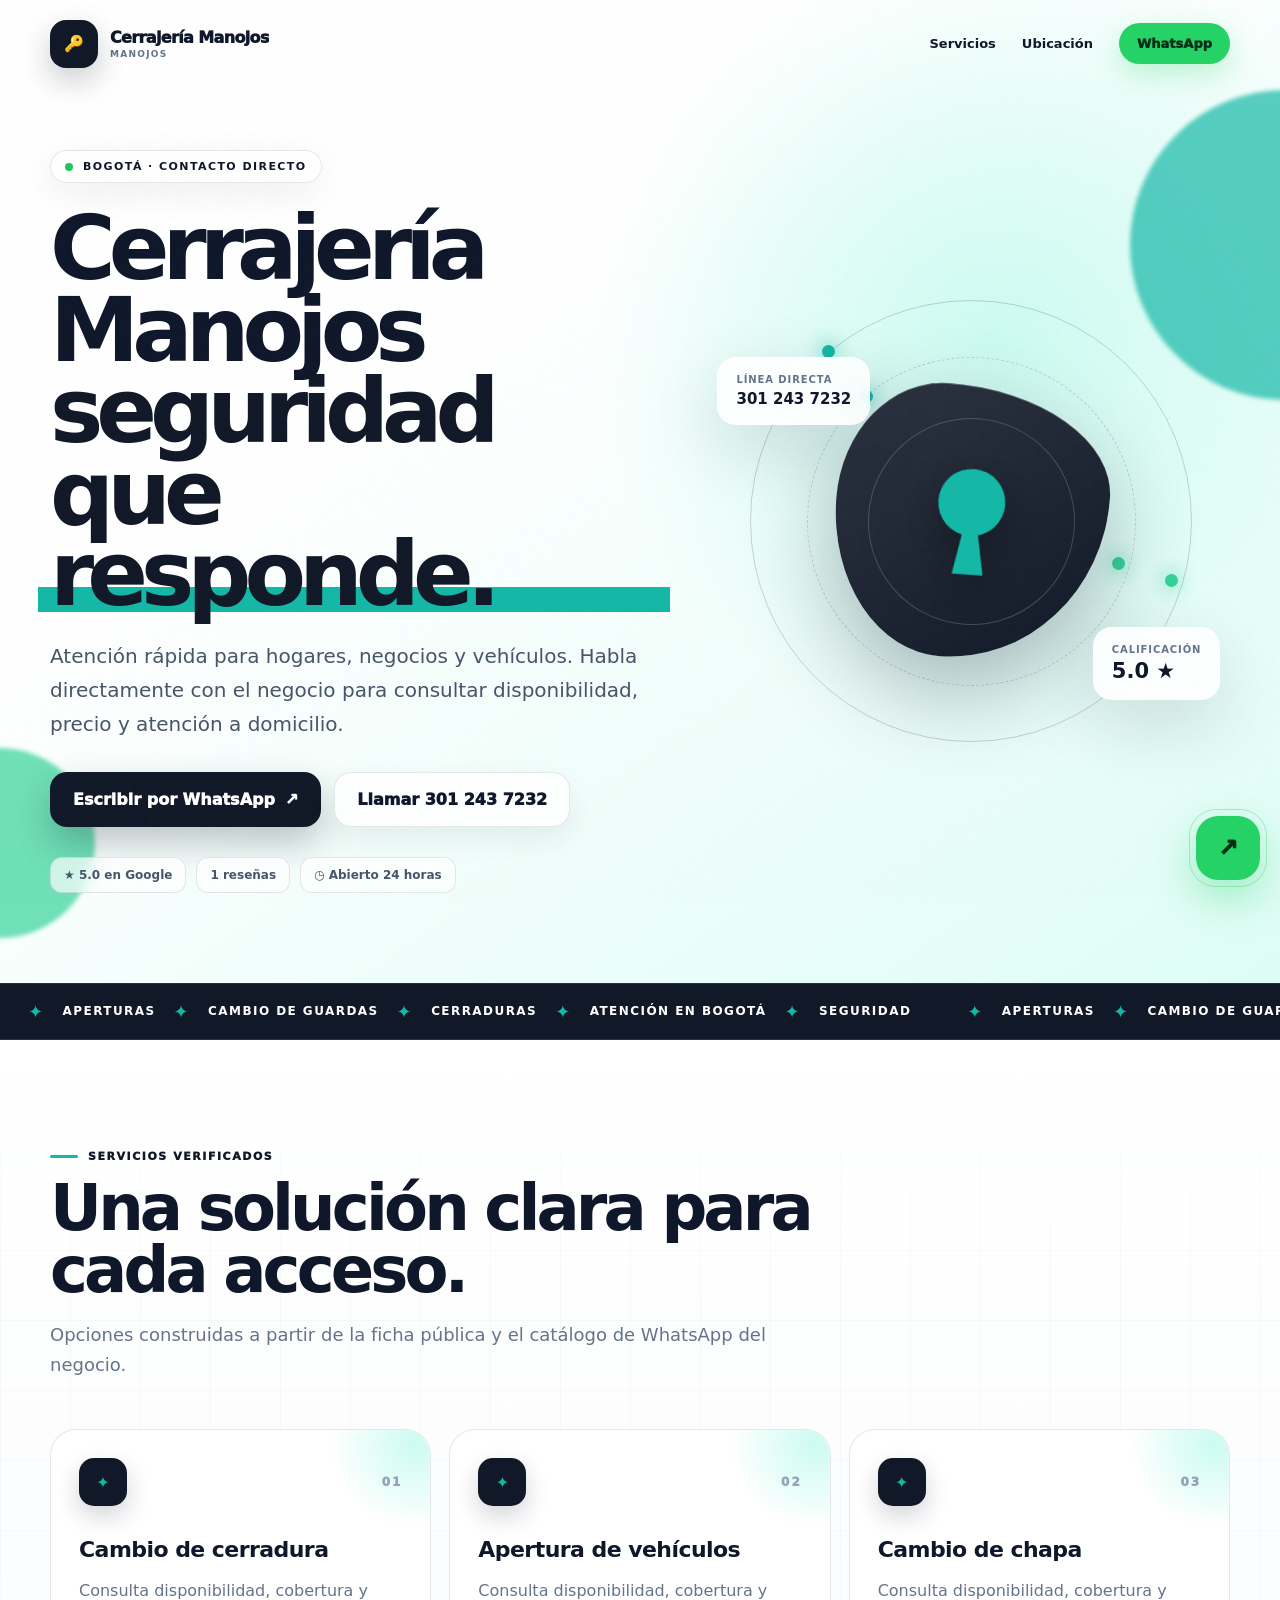
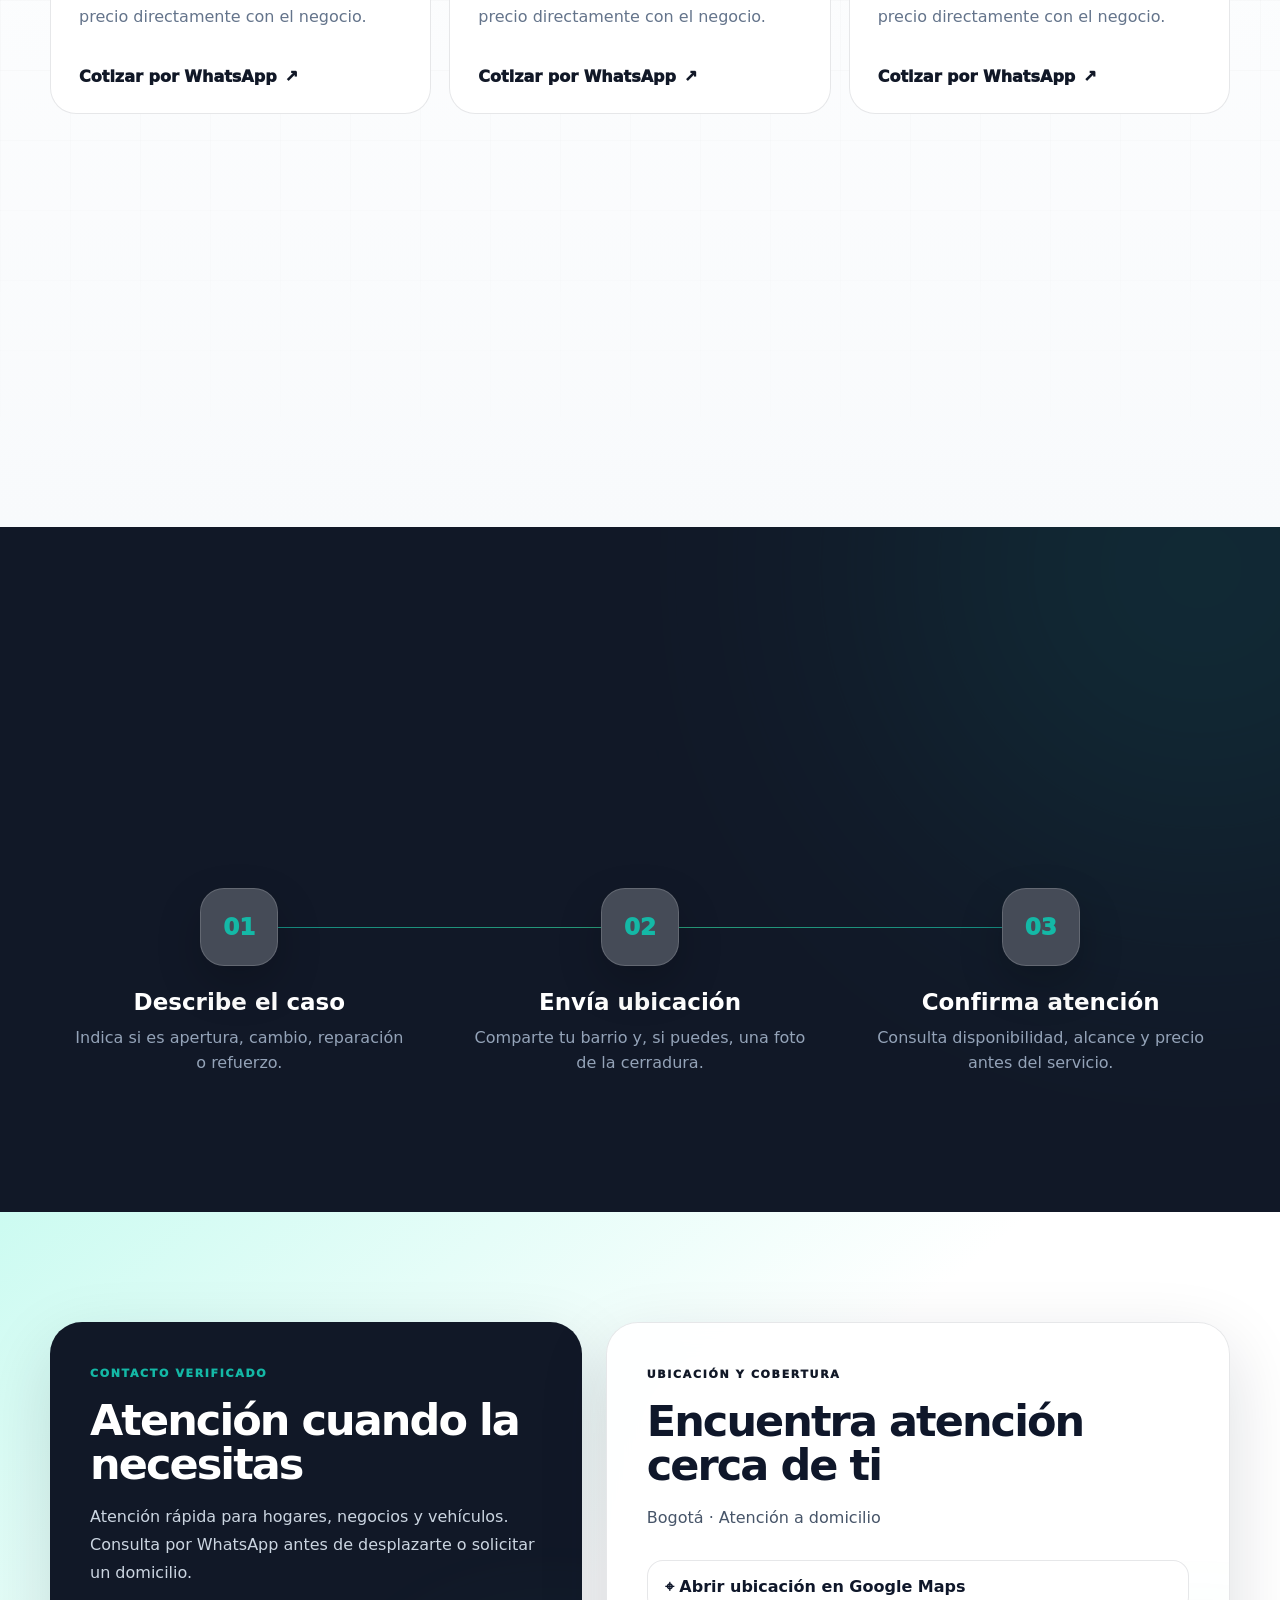
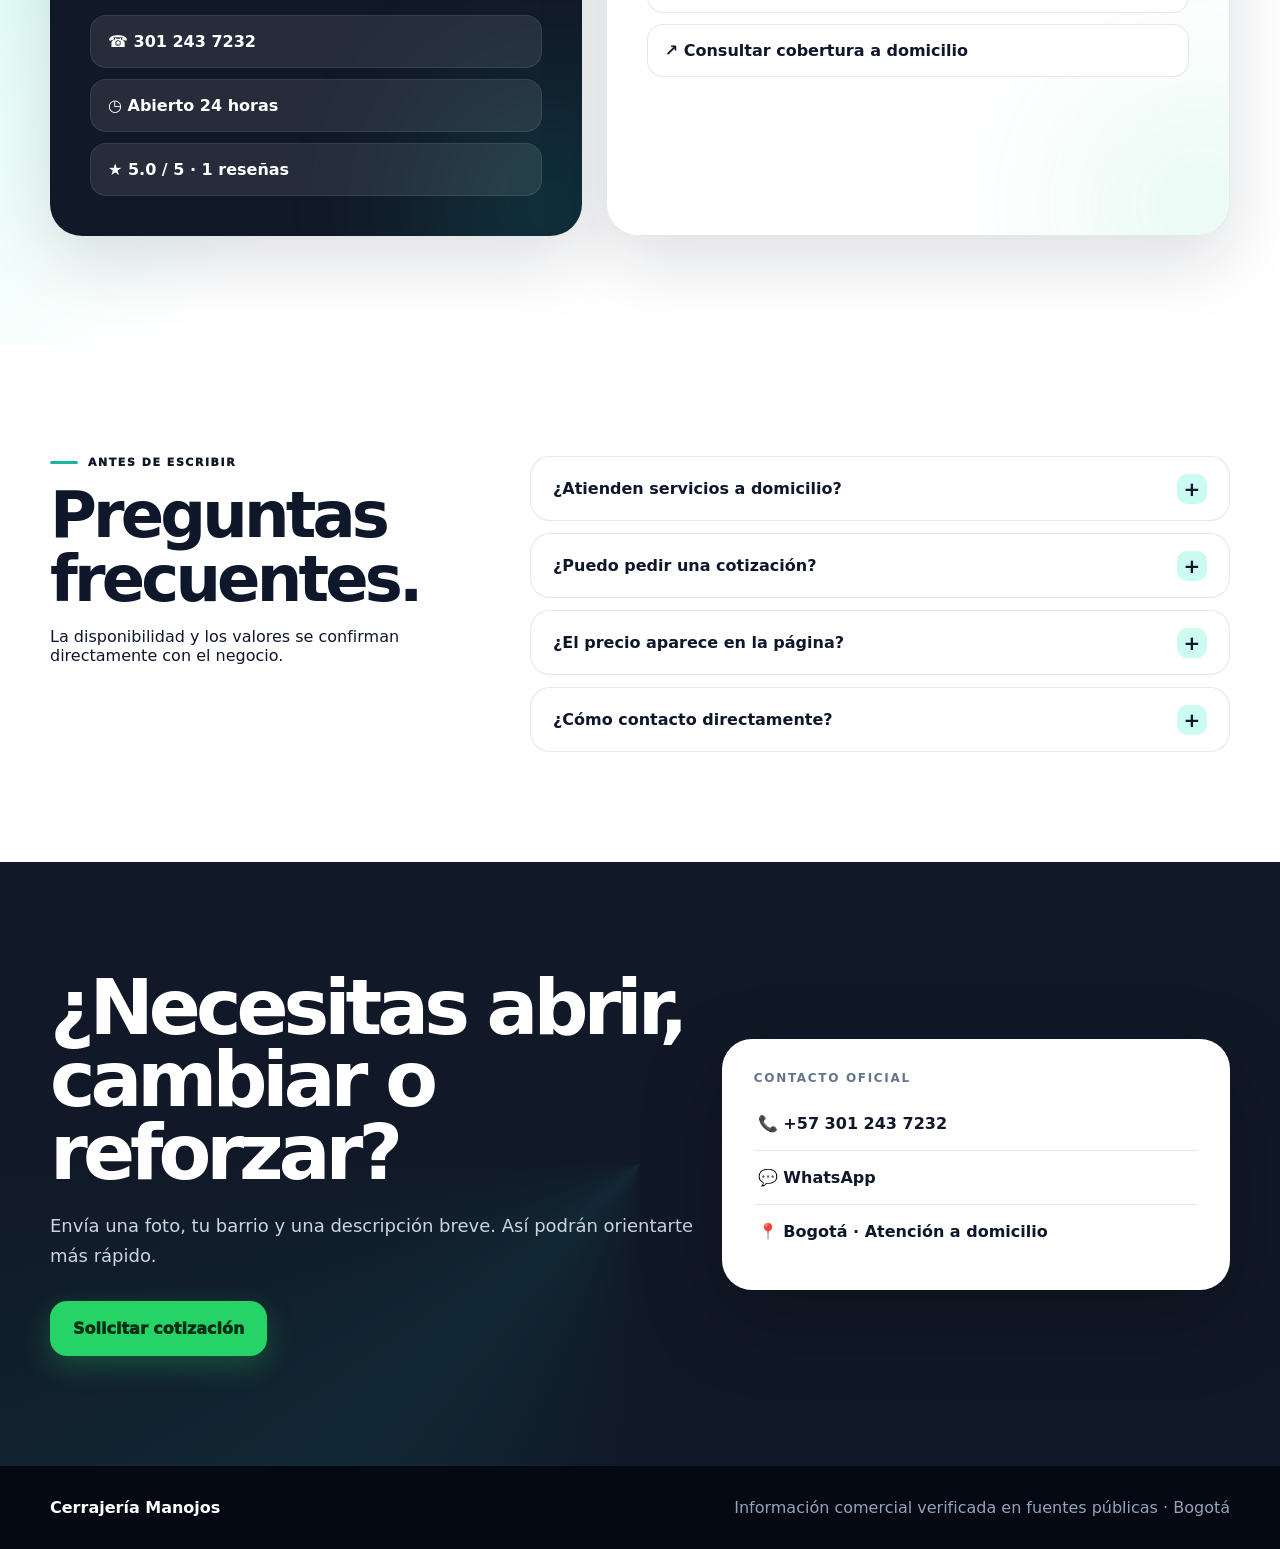
==== commit e34fddb3: "Redesign site with richer animations and mobile polish" ====
--- a/index.html
+++ b/index.html
@@ -1,31 +1,45 @@
 <!doctype html>
-<html lang="es"><head><meta charset="utf-8"><meta name="viewport" content="width=device-width,initial-scale=1,viewport-fit=cover">
-<title>Cerrajería Manojos | Cerrajería en Bogotá</title><meta name="description" content="Atención móvil para aperturas residenciales, vehículos, negocios y cambios de cerradura en Bogotá y alrededores."><meta name="theme-color" content="#0a0b0c"><meta name="robots" content="index,follow,max-image-preview:large">
-<meta property="og:type" content="website"><meta property="og:locale" content="es_CO"><meta property="og:title" content="Cerrajería Manojos"><meta property="og:description" content="Atención móvil para aperturas residenciales, vehículos, negocios y cambios de cerradura en Bogotá y alrededores."><meta property="og:image" content="https://raw.githubusercontent.com/miguelmarquez321123-hub/cerrajeria-manojos/main/og.jpg"><meta property="og:image:width" content="1200"><meta property="og:image:height" content="630"><meta property="og:image:alt" content="Cerrajería Manojos — cerrajería en Bogotá"><meta name="twitter:card" content="summary_large_image">
-<script type="application/ld+json">{"@context":"https://schema.org","@type":"Locksmith","name":"Cerrajería Manojos","description":"Atención móvil para aperturas residenciales, vehículos, negocios y cambios de cerradura en Bogotá y alrededores.","telephone":"+57 301 243 7232","areaServed":"Bogotá, Colombia","address":{"@type":"PostalAddress","streetAddress":"Bogotá y alrededores · atención a domicilio","addressLocality":"Bogotá","addressCountry":"CO"},"openingHours":["Mo-Su 00:00-23:59"]}</script><style>
-:root{--accent:#ffc400;--ink:#111;--paper:#f6f3ea;--white:#fff;--muted:color-mix(in srgb,var(--ink) 62%,transparent);--line:color-mix(in srgb,var(--ink) 16%,transparent)}
-*{box-sizing:border-box}html{scroll-behavior:smooth}body{margin:0;background:var(--paper);color:var(--ink);font-family:Inter,ui-sans-serif,system-ui,-apple-system,"Segoe UI",sans-serif;overflow-x:hidden}a{color:inherit;text-decoration:none}img,svg{display:block;max-width:100%}button,a{touch-action:manipulation}.wrap{width:min(1180px,calc(100% - 40px));margin:auto}.nav{position:fixed;inset:0 0 auto;z-index:50;background:color-mix(in srgb,var(--paper) 88%,transparent);border-bottom:1px solid var(--line);backdrop-filter:blur(16px)}.nav-inner{height:78px;display:flex;align-items:center;justify-content:space-between;gap:20px}.brand{display:flex;align-items:center;gap:11px;font-weight:950;letter-spacing:-.04em}.avatar-logo,.logo-glyph{width:48px;height:48px;border-radius:14px;object-fit:cover;display:grid;place-items:center;background:var(--ink);color:var(--accent);font-size:15px;box-shadow:0 10px 30px color-mix(in srgb,var(--ink) 18%,transparent)}.nav-links{display:flex;align-items:center;gap:24px;font-size:14px;font-weight:800}.nav-links a:not(.nav-cta):hover{color:var(--accent)}.nav-cta,.button{display:inline-flex;align-items:center;justify-content:center;gap:9px;border-radius:999px;font-weight:900;transition:transform .25s,box-shadow .25s}.nav-cta{padding:13px 18px;background:var(--ink);color:var(--white)}.nav-cta:hover,.button:hover{transform:translateY(-3px)}.hero{min-height:760px;padding:130px 0 80px;display:grid;align-items:center;position:relative}.hero-grid{display:grid;grid-template-columns:1.04fr .96fr;gap:70px;align-items:center}.eyebrow{font-size:12px;text-transform:uppercase;letter-spacing:.16em;font-weight:950;display:inline-flex;align-items:center;gap:9px}.eyebrow:before{content:"";width:30px;height:3px;background:var(--accent)}h1,h2,h3,p{margin-top:0}.hero h1{font-size:clamp(52px,6.8vw,102px);line-height:.91;letter-spacing:-.075em;margin:26px 0 24px;max-width:920px}.hero-copy>p{max-width:640px;font-size:19px;line-height:1.65;color:var(--muted)}.hero-actions{display:flex;gap:12px;flex-wrap:wrap;margin-top:30px}.button{padding:16px 22px;border:1px solid var(--line)}.button.primary{background:var(--accent);color:var(--ink);border-color:transparent;box-shadow:0 14px 35px color-mix(in srgb,var(--accent) 35%,transparent)}.button.secondary{background:color-mix(in srgb,var(--paper) 75%,white);color:var(--ink)}.micro-proof{display:flex;flex-wrap:wrap;gap:9px;margin-top:28px}.micro-proof span{border:1px solid var(--line);padding:9px 12px;border-radius:999px;font-size:12px;font-weight:800}.hero-media{margin:0;position:relative;min-height:540px;border-radius:36px;overflow:hidden;background:var(--ink);box-shadow:0 40px 90px color-mix(in srgb,var(--ink) 28%,transparent)}.hero-media img{width:100%;height:100%;min-height:540px;object-fit:cover}.hero-media:after{content:"";position:absolute;inset:0;background:linear-gradient(180deg,transparent 48%,rgba(0,0,0,.68))}.hero-media figcaption,.asset-label{position:absolute;z-index:3;left:24px;bottom:22px;color:white;font-weight:850;font-size:13px;letter-spacing:.06em}.scan{position:absolute;z-index:2;left:-20%;top:0;width:140%;height:2px;background:var(--accent);box-shadow:0 0 25px 6px color-mix(in srgb,var(--accent) 65%,transparent);animation:scan 4.8s ease-in-out infinite}.hero-media.generated{display:grid;place-items:center;color:var(--paper);padding:35px}.original-art{width:100%;height:auto;position:relative;z-index:2}.section{padding:110px 0}.section.dark{background:var(--ink);color:var(--paper)}.section-head{display:grid;grid-template-columns:.72fr 1.28fr;gap:60px;align-items:end;margin-bottom:50px}.section-head h2{font-size:clamp(39px,5vw,70px);line-height:.98;letter-spacing:-.06em;margin:0}.section-head p{color:color-mix(in srgb,currentColor 65%,transparent);font-size:18px;line-height:1.65;margin:0}.service-layout{display:grid;grid-template-columns:repeat(3,1fr);gap:16px}.service-card{position:relative;padding:30px;min-height:310px;background:color-mix(in srgb,var(--paper) 84%,white);border:1px solid var(--line);display:flex;flex-direction:column;justify-content:space-between;overflow:hidden;transition:transform .3s,border-color .3s,box-shadow .3s}.service-card:hover{transform:translateY(-8px);border-color:var(--accent);box-shadow:0 22px 55px color-mix(in srgb,var(--ink) 12%,transparent)}.service-card svg{width:62px;height:62px;color:var(--accent);margin-bottom:36px}.service-card h3{font-size:23px;letter-spacing:-.035em;margin:8px 0 12px}.service-card p{color:var(--muted);line-height:1.55;font-size:14px}.service-card a{font-weight:900;font-size:14px;display:flex;justify-content:space-between;align-items:center;margin-top:25px}.service-no{font:800 11px/1 ui-monospace,SFMono-Regular,monospace;opacity:.48}.proof-grid{display:grid;grid-template-columns:.9fr 1.1fr;gap:50px;align-items:stretch}.proof-copy{padding:30px 0}.proof h2{font-size:clamp(36px,4.4vw,62px);line-height:1.02;letter-spacing:-.055em;margin:22px 0 30px}.rating-seal{display:inline-grid;grid-template-columns:auto auto;align-items:baseline;padding:16px 20px;background:var(--accent);color:var(--ink);margin-bottom:30px}.rating-seal strong{font-size:38px;line-height:1}.rating-seal span{font-weight:900}.rating-seal small{grid-column:1/-1;font-weight:800;margin-top:5px}.detail-list{border-top:1px solid var(--line)}.detail-list>div{padding:16px 0;border-bottom:1px solid var(--line);display:grid;grid-template-columns:150px 1fr;gap:18px}.detail-list span{font-size:12px;text-transform:uppercase;letter-spacing:.08em;font-weight:850;opacity:.6}.map-shell{min-height:520px;border:1px solid var(--line);background:white;padding:12px;display:flex;flex-direction:column}.map-shell iframe{border:0;width:100%;flex:1;min-height:430px;filter:saturate(.78) contrast(1.04)}.map-link{padding:17px 8px 7px;display:flex;justify-content:space-between;font-weight:900}.cta{position:relative;overflow:hidden}.cta:before{content:"";position:absolute;width:500px;height:500px;background:var(--accent);border-radius:50%;right:-190px;top:-260px;opacity:.14}.cta-grid{position:relative;display:grid;grid-template-columns:1.3fr .7fr;gap:50px;align-items:end}.cta h2{font-size:clamp(44px,6.3vw,88px);letter-spacing:-.07em;line-height:.93;margin:0}.cta-side p{font-size:17px;line-height:1.6;opacity:.72}.cta .button.primary{width:100%}.footer{padding:30px 0;border-top:1px solid color-mix(in srgb,currentColor 18%,transparent);background:var(--ink);color:var(--paper)}.footer-inner{display:flex;justify-content:space-between;gap:25px;align-items:center}.footer-links{display:flex;gap:20px;font-size:13px;font-weight:800}.mobile-bar{display:none}.reveal{opacity:0;transform:translateY(25px);transition:opacity .75s ease,transform .75s ease}.reveal.show{opacity:1;transform:none}@keyframes scan{0%,100%{top:8%;opacity:0}15%,85%{opacity:1}50%{top:92%}}@keyframes spin{to{transform:rotate(360deg)}}@keyframes pulse{50%{transform:scale(1.08);opacity:.5}}@keyframes dash{to{stroke-dashoffset:-68}}@keyframes draw{to{stroke-dashoffset:0}}@keyframes flicker{0%,18%,22%,100%{opacity:1}20%{opacity:.45}}@media(max-width:900px){.nav-links a:not(.nav-cta){display:none}.hero{min-height:auto}.hero-grid,.section-head,.proof-grid,.cta-grid{grid-template-columns:1fr}.hero-grid{gap:42px}.section-head{gap:18px}.service-layout{grid-template-columns:repeat(2,1fr)}.hero-media,.hero-media img{min-height:480px}.map-shell{min-height:460px}.cta-grid{align-items:start}.cta-side{max-width:600px}}
-@media(max-width:580px){.wrap{width:min(100% - 24px,1180px)}.nav-inner{height:68px}.brand>span:last-child{max-width:150px}.nav-cta{padding:11px 13px}.hero{padding:104px 0 64px}.hero h1{font-size:49px}.hero-copy>p{font-size:16px}.hero-actions .button{width:100%}.hero-media,.hero-media img{min-height:420px;border-radius:22px}.section{padding:78px 0}.service-layout{grid-template-columns:1fr}.service-card{min-height:275px}.detail-list>div{grid-template-columns:1fr;gap:5px}.map-shell{min-height:400px;padding:8px}.map-shell iframe{min-height:330px}.footer{padding-bottom:95px}.footer-inner{align-items:flex-start;flex-direction:column}.mobile-bar{display:grid;grid-template-columns:.7fr 1.3fr;position:fixed;z-index:60;left:10px;right:10px;bottom:10px;background:var(--ink);color:white;border:1px solid rgba(255,255,255,.18);box-shadow:0 15px 50px rgba(0,0,0,.38)}.mobile-bar a{padding:15px;text-align:center;font-weight:900}.mobile-bar .mobile-wa{background:#25d366;color:#052b12}.micro-proof{gap:6px}.micro-proof span{font-size:11px}.avatar-logo,.logo-glyph{width:42px;height:42px}}
-@media(prefers-reduced-motion:reduce){*,*:before,*:after{animation-duration:.01ms!important;animation-iteration-count:1!important;scroll-behavior:auto!important}.reveal{opacity:1;transform:none}}
-
-body[data-theme="jr"]{--accent:#ffcf24;--ink:#101014;--paper:#f6f3ea}.jr-services .service-card{border-radius:0}.jr-services .service-card:nth-child(odd){background:var(--ink);color:var(--paper)}.jr-services .service-card:nth-child(odd) p{color:#c7c4bb}.jr-services .service-card:nth-child(3n+2){transform:translateY(22px)}body[data-theme="jr"] .hero:before{content:"24H";position:absolute;right:-.03em;bottom:-.18em;font-size:34vw;font-weight:1000;line-height:1;color:color-mix(in srgb,var(--ink) 5%,transparent);letter-spacing:-.12em}
-body[data-theme="siete"]{--accent:#ff6d2d;--ink:#10284b;--paper:#f3ead9;font-family:Georgia,"Times New Roman",serif}body[data-theme="siete"] .nav,body[data-theme="siete"] .button,body[data-theme="siete"] .eyebrow,body[data-theme="siete"] .micro-proof,body[data-theme="siete"] .service-card p,body[data-theme="siete"] .service-card a,body[data-theme="siete"] .detail-list,body[data-theme="siete"] .footer{font-family:Inter,system-ui,sans-serif}body[data-theme="siete"] .hero-grid{grid-template-columns:.9fr 1.1fr}body[data-theme="siete"] .hero-media{order:-1;border-radius:300px 300px 28px 28px}.siete-services{grid-template-columns:1fr 1fr}.siete-services .service-card{min-height:190px;display:grid;grid-template-columns:76px 1fr;gap:22px;border-radius:120px 20px 20px 120px}.siete-services .service-card svg{margin:0}.siete-services .service-card:nth-child(even){border-radius:20px 120px 120px 20px}
-body[data-theme="luminex"]{--accent:#ffe11a;--ink:#041a66;--paper:#eef2ff;background-image:linear-gradient(rgba(4,26,102,.045) 1px,transparent 1px),linear-gradient(90deg,rgba(4,26,102,.045) 1px,transparent 1px);background-size:32px 32px}body[data-theme="luminex"] .logo-glyph{background:var(--accent);color:var(--ink);animation:flicker 3s infinite}body[data-theme="luminex"] .hero-media{border-radius:8px;transform:rotate(1.5deg);border:8px solid var(--accent);box-shadow:20px 20px 0 var(--ink)}.luminex-services{gap:6px}.luminex-services .service-card{border:3px solid var(--ink);border-radius:6px;box-shadow:7px 7px 0 var(--accent)}body[data-theme="luminex"] .map-shell{border:4px solid var(--ink);box-shadow:12px 12px 0 var(--accent)}
-body[data-theme="sos"]{--accent:#ff333d;--ink:#141316;--paper:#fff7f3;background:repeating-linear-gradient(135deg,transparent 0 24px,rgba(255,51,61,.025) 24px 48px)}body[data-theme="sos"] .hero h1{text-transform:uppercase;font-weight:1000}body[data-theme="sos"] .hero-media{clip-path:polygon(0 0,100% 0,100% 88%,88% 100%,0 100%);border-radius:0}body[data-theme="sos"] .hero-media:before{content:"S.O.S";position:absolute;z-index:3;right:18px;top:18px;background:var(--accent);color:white;padding:10px 14px;font-weight:1000;letter-spacing:.16em;animation:pulse 1.8s infinite}.sos-services .service-card{border-radius:18px;border-top:7px solid var(--accent)}.sos-services .service-card:nth-child(3),.sos-services .service-card:nth-child(4),.sos-services .service-card:nth-child(5){background:var(--ink);color:white}.sos-services .service-card:nth-child(n+3):nth-child(-n+5) p{color:#bbb}
-body[data-theme="alvear"]{--accent:#c79a45;--ink:#4a1024;--paper:#f7f0e4;font-family:Georgia,"Times New Roman",serif}body[data-theme="alvear"] .nav,body[data-theme="alvear"] .button,body[data-theme="alvear"] .eyebrow,body[data-theme="alvear"] .service-card,body[data-theme="alvear"] .detail-list,body[data-theme="alvear"] .footer{font-family:Inter,system-ui,sans-serif}body[data-theme="alvear"] .hero{text-align:center}body[data-theme="alvear"] .hero-grid{display:flex;flex-direction:column}body[data-theme="alvear"] .hero-copy{max-width:940px}body[data-theme="alvear"] .hero-copy>p{margin-inline:auto}body[data-theme="alvear"] .hero-actions,.alvear .micro-proof{justify-content:center}body[data-theme="alvear"] .hero-media{width:100%;min-height:360px;border-radius:180px 180px 18px 18px}body[data-theme="alvear"] .hero-media img{min-height:360px;max-height:480px}.alvear-services{grid-template-columns:repeat(2,1fr)}.alvear-services .service-card{min-height:230px;border:0;border-bottom:1px solid var(--accent);background:transparent;border-radius:0}
-body[data-theme="reypi"]{--accent:#ff7a1a;--ink:#164638;--paper:#fff7dd;background-image:radial-gradient(color-mix(in srgb,var(--ink) 10%,transparent) 1.5px,transparent 1.5px);background-size:20px 20px}body[data-theme="reypi"] .hero-media{border-radius:12px;border:4px solid var(--ink);box-shadow:14px 14px 0 var(--accent)}.tool-float{animation:pulse 3s infinite}.reypi-services{grid-template-columns:repeat(4,1fr)}.reypi-services .service-card{min-height:300px;border:3px solid var(--ink);border-radius:10px;padding:24px}.reypi-services .service-card:nth-child(1),.reypi-services .service-card:nth-child(6){grid-column:span 2;background:var(--accent)}
-body[data-theme="electro"]{--accent:#d98b53;--ink:#123d42;--paper:#e9e2d5}body[data-theme="electro"] .hero-media{border-radius:0 120px 0 120px;border:2px solid var(--ink)}body[data-theme="electro"] .hero-copy:after{content:"90 AÑOS";display:inline-grid;place-items:center;width:120px;height:120px;border-radius:50%;border:2px dashed var(--ink);font-weight:1000;transform:rotate(-8deg);margin-top:28px;background:var(--accent)}.electro-services{display:flex;overflow-x:auto;padding:12px 0 28px;scroll-snap-type:x mandatory}.electro-services .service-card{flex:0 0 min(360px,86vw);scroll-snap-align:start;border-radius:0}.electro-services .service-card:before{content:"";position:absolute;left:0;top:0;width:0;height:6px;background:var(--accent);transition:width .6s}.electro-services .service-card:hover:before{width:100%}
-body[data-theme="casa"]{--accent:#e63746;--ink:#152d50;--paper:#f8f2e7}body[data-theme="casa"] .hero-grid{grid-template-columns:1.2fr .8fr}body[data-theme="casa"] .hero-media{border-radius:50% 50% 22px 22px;transform:rotate(-2deg);border:10px solid white}.casa-services{grid-template-columns:repeat(12,1fr)}.casa-services .service-card{grid-column:span 4;border-radius:28px}.casa-services .service-card:nth-child(1),.casa-services .service-card:nth-child(4){grid-column:span 6;background:var(--ink);color:white}.casa-services .service-card:nth-child(1) p,.casa-services .service-card:nth-child(4) p{color:#c9d0dc}
-body[data-theme="manojos"]{--accent:#baff2a;--ink:#0a0b0c;--paper:#eef1ed}body[data-theme="manojos"] .hero{background:var(--ink);color:white}body[data-theme="manojos"] .hero-copy>p{color:#b8bdb7}body[data-theme="manojos"] .hero-media{border-radius:52px;background:#141719;border:1px solid #39403b;box-shadow:0 0 0 12px #22282a,0 40px 90px #000}.route-line{animation:dash 2.8s linear infinite}.route-pulse{transform-origin:215px 338px;animation:pulse 1.6s infinite}.manojos-services{grid-template-columns:1fr}.manojos-services .service-card{min-height:150px;display:grid;grid-template-columns:70px 1fr;border-radius:18px;background:white}.manojos-services .service-card svg{margin:0}.manojos-services .service-card a{max-width:260px}
-body[data-theme="expertos"]{--accent:#f13c37;--ink:#17191b;--paper:#f0f0ed;background-image:linear-gradient(rgba(23,25,27,.05) 1px,transparent 1px),linear-gradient(90deg,rgba(23,25,27,.05) 1px,transparent 1px);background-size:42px 42px}body[data-theme="expertos"] .hero-media{border-radius:0;background:transparent;color:var(--ink);box-shadow:none;border:1px solid var(--line)}.draw-line{stroke-dasharray:1900;stroke-dashoffset:1900;animation:draw 5s ease forwards}.expertos-services{grid-template-columns:repeat(2,1fr)}.expertos-services .service-card{border-radius:0;background:transparent;border-width:0 0 1px 0;min-height:230px}.expertos-services .service-card:nth-child(3n){border-left:8px solid var(--accent)}
-@media(max-width:900px){.reypi-services{grid-template-columns:repeat(2,1fr)}.reypi-services .service-card{grid-column:auto!important}.casa-services .service-card{grid-column:span 6!important}body[data-theme="alvear"] .hero-media{width:100%}}
-@media(max-width:580px){.siete-services,.alvear-services,.expertos-services{grid-template-columns:1fr}.siete-services .service-card,.siete-services .service-card:nth-child(even){border-radius:18px}.reypi-services{grid-template-columns:1fr}.casa-services{display:grid;grid-template-columns:1fr}.casa-services .service-card{grid-column:auto!important}.jr-services .service-card:nth-child(3n+2){transform:none}body[data-theme="siete"] .hero-media{order:0}body[data-theme="casa"] .hero-grid{grid-template-columns:1fr}body[data-theme="alvear"] .hero{text-align:left}body[data-theme="alvear"] .hero-actions{justify-content:flex-start}}
-</style></head>
-<body data-theme="manojos"><nav class="nav"><div class="wrap nav-inner"><a class="brand" href="#inicio" aria-label="Inicio de Cerrajería Manojos"><span class="logo-glyph" aria-hidden="true">M</span><span>MANOJOS</span></a><div class="nav-links"><a href="#servicios">Servicios</a><a href="#ubicacion">Ubicación</a><a class="nav-cta" href="https://wa.me/573012437232?text=Hola%2C%20vi%20la%20p%C3%A1gina%20de%20Cerrajer%C3%ADa%20Manojos.%20Necesito%20un%20servicio%20de%20cerrajer%C3%ADa.%20Mi%20ubicaci%C3%B3n%20es%3A%20" target="_blank" rel="noopener">WhatsApp</a></div></div></nav>
-<main><section class="hero" id="inicio"><div class="wrap hero-grid"><div class="hero-copy reveal"><span class="eyebrow">Bogotá · unidad móvil 24/7</span><h1>Comparte tu ubicación. Nosotros movemos la solución.</h1><p>Atención móvil para aperturas residenciales, vehículos, negocios y cambios de cerradura en Bogotá y alrededores.</p><div class="hero-actions"><a class="button primary" href="https://wa.me/573012437232?text=Hola%2C%20vi%20la%20p%C3%A1gina%20de%20Cerrajer%C3%ADa%20Manojos.%20Necesito%20un%20servicio%20de%20cerrajer%C3%ADa.%20Mi%20ubicaci%C3%B3n%20es%3A%20" target="_blank" rel="noopener">Pedir ayuda por WhatsApp <span>↗</span></a><a class="button secondary" href="tel:573012437232">Llamar 301 243 7232</a></div><div class="micro-proof"><span>Atención directa</span><span>Abierto 24 horas</span></div></div><div class="hero-media generated"><svg class="original-art dispatch-art" viewBox="0 0 620 480" aria-label="Ilustración de ruta de servicio de cerrajería"><rect x="155" y="28" width="310" height="424" rx="42" fill="none" stroke="currentColor" stroke-width="8"/><path class="route-line" d="M215 338C282 281 229 198 314 172s94-75 115-103" fill="none" stroke="var(--accent)" stroke-width="12" stroke-linecap="round" stroke-dasharray="16 18"/><circle class="route-pulse" cx="215" cy="338" r="25" fill="var(--accent)"/><circle cx="428" cy="68" r="25" fill="var(--accent)"/><path d="M284 366h72m-122 40h172" stroke="currentColor" stroke-width="8" stroke-linecap="round" opacity=".35"/></svg><span class="asset-label">Ilustración original para MANOJOS</span></div></div></section>
-<section class="section dark" id="servicios"><div class="wrap"><div class="section-head reveal"><div><span class="eyebrow">Qué resolvemos</span></div><div><h2>Elige el servicio y abre una consulta ya preparada.</h2><p>No hay tarifas inventadas: envía foto, barrio y tipo de cerradura para recibir una cotización según el caso.</p></div></div><div class="service-layout manojos-services"><article class="service-card reveal" style="--i:0"><svg viewBox="0 0 64 64" role="img" aria-label="Cambio de cerradura"><g fill="none" stroke="currentColor" stroke-width="3.2" stroke-linecap="round" stroke-linejoin="round"><rect x="15" y="23" width="34" height="28" rx="6"/><path d="M23 23v-7a9 9 0 0 1 18 0v7M32 36h1"/></g><text x="51" y="13" font-size="9" fill="currentColor">01</text></svg><div><span class="service-no">01</span><h3>Cambio de cerradura</h3><p>Cuéntanos qué pasó y envía una foto para orientarte antes de la visita.</p><a href="https://wa.me/573012437232?text=Hola%2C%20vi%20la%20p%C3%A1gina%20de%20Cerrajer%C3%ADa%20Manojos%20y%20necesito%20informaci%C3%B3n%20sobre%20Cambio%20de%20cerradura.%20Mi%20ubicaci%C3%B3n%20es%3A%20" target="_blank" rel="noopener">Consultar por WhatsApp <span aria-hidden="true">↗</span></a></div></article><article class="service-card reveal" style="--i:1"><svg viewBox="0 0 64 64" role="img" aria-label="Apertura de vehículos"><g fill="none" stroke="currentColor" stroke-width="3.2" stroke-linecap="round" stroke-linejoin="round"><path d="m13 35 5-12h28l5 12v14H13zM20 23l5-8h14l7 8M20 42h1m22 0h1"/><circle cx="20" cy="49" r="4"/><circle cx="44" cy="49" r="4"/></g><text x="51" y="13" font-size="9" fill="currentColor">02</text></svg><div><span class="service-no">02</span><h3>Apertura de vehículos</h3><p>Cuéntanos qué pasó y envía una foto para orientarte antes de la visita.</p><a href="https://wa.me/573012437232?text=Hola%2C%20vi%20la%20p%C3%A1gina%20de%20Cerrajer%C3%ADa%20Manojos%20y%20necesito%20informaci%C3%B3n%20sobre%20Apertura%20de%20veh%C3%ADculos.%20Mi%20ubicaci%C3%B3n%20es%3A%20" target="_blank" rel="noopener">Consultar por WhatsApp <span aria-hidden="true">↗</span></a></div></article><article class="service-card reveal" style="--i:2"><svg viewBox="0 0 64 64" role="img" aria-label="Cambio de chapa"><g fill="none" stroke="currentColor" stroke-width="3.2" stroke-linecap="round" stroke-linejoin="round"><rect x="15" y="23" width="34" height="28" rx="6"/><path d="M23 23v-7a9 9 0 0 1 18 0v7M32 36h1"/></g><text x="51" y="13" font-size="9" fill="currentColor">03</text></svg><div><span class="service-no">03</span><h3>Cambio de chapa</h3><p>Cuéntanos qué pasó y envía una foto para orientarte antes de la visita.</p><a href="https://wa.me/573012437232?text=Hola%2C%20vi%20la%20p%C3%A1gina%20de%20Cerrajer%C3%ADa%20Manojos%20y%20necesito%20informaci%C3%B3n%20sobre%20Cambio%20de%20chapa.%20Mi%20ubicaci%C3%B3n%20es%3A%20" target="_blank" rel="noopener">Consultar por WhatsApp <span aria-hidden="true">↗</span></a></div></article><article class="service-card reveal" style="--i:3"><svg viewBox="0 0 64 64" role="img" aria-label="Apertura residencial"><g fill="none" stroke="currentColor" stroke-width="3.2" stroke-linecap="round" stroke-linejoin="round"><path d="M14 8h34v48H14zM23 12v40M39 32h1"/></g><text x="51" y="13" font-size="9" fill="currentColor">04</text></svg><div><span class="service-no">04</span><h3>Apertura residencial</h3><p>Cuéntanos qué pasó y envía una foto para orientarte antes de la visita.</p><a href="https://wa.me/573012437232?text=Hola%2C%20vi%20la%20p%C3%A1gina%20de%20Cerrajer%C3%ADa%20Manojos%20y%20necesito%20informaci%C3%B3n%20sobre%20Apertura%20residencial.%20Mi%20ubicaci%C3%B3n%20es%3A%20" target="_blank" rel="noopener">Consultar por WhatsApp <span aria-hidden="true">↗</span></a></div></article><article class="service-card reveal" style="--i:4"><svg viewBox="0 0 64 64" role="img" aria-label="Servicio para negocios"><g fill="none" stroke="currentColor" stroke-width="3.2" stroke-linecap="round" stroke-linejoin="round"><path d="M18 47 45 20m-6-8 13 13M13 42l9 9"/></g><text x="51" y="13" font-size="9" fill="currentColor">05</text></svg><div><span class="service-no">05</span><h3>Servicio para negocios</h3><p>Cuéntanos qué pasó y envía una foto para orientarte antes de la visita.</p><a href="https://wa.me/573012437232?text=Hola%2C%20vi%20la%20p%C3%A1gina%20de%20Cerrajer%C3%ADa%20Manojos%20y%20necesito%20informaci%C3%B3n%20sobre%20Servicio%20para%20negocios.%20Mi%20ubicaci%C3%B3n%20es%3A%20" target="_blank" rel="noopener">Consultar por WhatsApp <span aria-hidden="true">↗</span></a></div></article><article class="service-card reveal" style="--i:5"><svg viewBox="0 0 64 64" role="img" aria-label="Emergencias a domicilio"><g fill="none" stroke="currentColor" stroke-width="3.2" stroke-linecap="round" stroke-linejoin="round"><circle cx="17" cy="16" r="6"/><circle cx="47" cy="48" r="6"/><path d="M18 22c0 18 27 4 28 20"/></g><text x="51" y="13" font-size="9" fill="currentColor">06</text></svg><div><span class="service-no">06</span><h3>Emergencias a domicilio</h3><p>Cuéntanos qué pasó y envía una foto para orientarte antes de la visita.</p><a href="https://wa.me/573012437232?text=Hola%2C%20vi%20la%20p%C3%A1gina%20de%20Cerrajer%C3%ADa%20Manojos%20y%20necesito%20informaci%C3%B3n%20sobre%20Emergencias%20a%20domicilio.%20Mi%20ubicaci%C3%B3n%20es%3A%20" target="_blank" rel="noopener">Consultar por WhatsApp <span aria-hidden="true">↗</span></a></div></article></div></div></section>
-<section class="proof section" id="ubicacion"><div class="wrap proof-grid"><div class="proof-copy reveal"><span class="eyebrow">Información útil</span><h2>Atención rápida, segura y directa por WhatsApp.</h2><div class="rating-seal no-rating"><strong>24/7</strong><small>contacto directo</small></div><div class="detail-list"><div><span>Dirección / cobertura</span><strong>Bogotá y alrededores · atención a domicilio</strong></div><div><span>Horario</span><strong>Abierto 24 horas</strong></div><div><span>Teléfono</span><a href="tel:573012437232">+57 301 243 7232</a></div></div></div><div class="map-shell reveal"><iframe title="Mapa de Cerrajería Manojos" src="https://www.google.com/maps?q=Bogot%C3%A1%2C%20Colombia&output=embed" loading="lazy" referrerpolicy="no-referrer-when-downgrade"></iframe><a class="map-link" href="https://www.google.com/maps/search/?api=1&query=Cerrajer%C3%ADa%20Manojos%20Bogot%C3%A1%20y%20alrededores%20%C2%B7%20atenci%C3%B3n%20a%20domicilio" target="_blank" rel="noopener">Abrir ruta en Google Maps <span>↗</span></a></div></div></section>
-<section class="cta section dark"><div class="wrap cta-grid"><h2 class="reveal">Foto + barrio + problema. Eso basta para empezar.</h2><div class="cta-side reveal"><p>Abre WhatsApp, comparte una foto clara de la cerradura y tu ubicación. El negocio confirma disponibilidad y precio antes del servicio.</p><a class="button primary" href="https://wa.me/573012437232?text=Hola%2C%20necesito%20una%20cotizaci%C3%B3n.%20Estoy%20en%3A%20____%20y%20adjunto%20una%20foto%20de%20la%20cerradura." target="_blank" rel="noopener">Solicitar cotización <span>↗</span></a></div></div></section></main>
-<footer class="footer"><div class="wrap footer-inner"><strong>Cerrajería Manojos</strong><div class="footer-links"><a href="tel:573012437232">+57 301 243 7232</a><a href="https://www.google.com/maps/search/?api=1&query=Cerrajer%C3%ADa%20Manojos%20Bogot%C3%A1%20y%20alrededores%20%C2%B7%20atenci%C3%B3n%20a%20domicilio" target="_blank" rel="noopener">Cómo llegar</a></div></div></footer>
-<div class="mobile-bar"><a href="tel:573012437232">Llamar</a><a class="mobile-wa" href="https://wa.me/573012437232?text=Hola%2C%20vi%20la%20p%C3%A1gina%20de%20Cerrajer%C3%ADa%20Manojos.%20Necesito%20un%20servicio%20de%20cerrajer%C3%ADa.%20Mi%20ubicaci%C3%B3n%20es%3A%20" target="_blank" rel="noopener">WhatsApp</a></div>
-<script>document.documentElement.classList.add('js');const io=new IntersectionObserver(es=>es.forEach(e=>{if(e.isIntersecting){e.target.classList.add('show');io.unobserve(e.target)}}),{threshold:.12});document.querySelectorAll('.reveal').forEach(el=>io.observe(el));</script></body></html>+<html lang="es">
+<head>
+<meta charset="utf-8"><meta name="viewport" content="width=device-width,initial-scale=1,viewport-fit=cover">
+<title>Cerrajer&#237;a Manojos | Cerrajería en Bogotá</title>
+<meta name="description" content="Cerrajer&#237;a Manojos: atención de cerrajería en Bogotá. Atenci&#243;n r&#225;pida para hogares, negocios y veh&#237;culos. Contacto directo por WhatsApp.">
+<meta name="theme-color" content="#111827"><meta name="robots" content="index,follow"><meta property="og:type" content="website"><meta property="og:locale" content="es_CO"><meta property="og:title" content="Cerrajer&#237;a Manojos"><meta property="og:description" content="Atenci&#243;n r&#225;pida para hogares, negocios y veh&#237;culos">
+<script type="application/ld+json">{"@type":"Locksmith","aggregateRating":{"reviewCount":"1","ratingValue":"5.0","@type":"AggregateRating"},"name":"Cerrajería Manojos","areaServed":"Bogotá, Colombia","telephone":"+57 301 243 7232","@context":"https://schema.org","openingHours":"Abierto 24 horas","address":"Bogotá · Atención a domicilio"}</script>
+<script>document.documentElement.classList.add('js')</script>
+<style>
+:root{--primary:#14b8a6;--ink:#111827;--soft:#ccfbf1;--accent2:#34d399;--paper:#fff;--text:#0f172a;--muted:#64748b;--line:rgba(15,23,42,.1);--shadow:0 24px 70px rgba(15,23,42,.14)}*{box-sizing:border-box}html{scroll-behavior:smooth;scroll-padding-top:90px}body{margin:0;font-family:Inter,ui-sans-serif,system-ui,-apple-system,"Segoe UI",sans-serif;color:var(--text);background:#fff;overflow-x:hidden}body:before{content:"";position:fixed;inset:0;pointer-events:none;z-index:100;opacity:.025;background-image:url("data:image/svg+xml,%3Csvg viewBox='0 0 180 180' xmlns='http://www.w3.org/2000/svg'%3E%3Cfilter id='n'%3E%3CfeTurbulence type='fractalNoise' baseFrequency='.9' numOctaves='3' stitchTiles='stitch'/%3E%3C/filter%3E%3Crect width='100%25' height='100%25' filter='url(%23n)' opacity='.7'/%3E%3C/svg%3E")}::selection{background:var(--primary);color:var(--ink)}a{text-decoration:none;color:inherit}button,a{-webkit-tap-highlight-color:transparent}.wrap{width:min(1180px,calc(100% - 40px));margin:auto}.progress{position:fixed;left:0;top:0;width:0;height:3px;background:linear-gradient(90deg,var(--primary),var(--accent2));z-index:80;box-shadow:0 0 18px var(--primary)}.nav{position:fixed;top:3px;left:0;right:0;z-index:70;transition:.35s}.nav .wrap{height:82px;display:flex;align-items:center;justify-content:space-between;border-bottom:1px solid transparent;transition:.35s}.nav.scrolled .wrap{height:68px;padding:0 16px;width:min(1150px,calc(100% - 24px));border:1px solid var(--line);border-radius:20px;background:rgba(255,255,255,.82);backdrop-filter:blur(22px) saturate(150%);box-shadow:0 14px 45px rgba(15,23,42,.1)}.brand{display:flex;align-items:center;gap:12px;font-weight:950;letter-spacing:-.04em;min-width:0}.logo{width:48px;height:48px;flex:0 0 auto;border-radius:16px;background:var(--ink);color:var(--primary);display:grid;place-items:center;box-shadow:0 12px 30px rgba(15,23,42,.22);position:relative;overflow:hidden}.logo:before{content:"";position:absolute;width:75px;height:14px;background:rgba(255,255,255,.32);transform:rotate(-45deg) translateY(-60px);animation:logoShine 5s ease-in-out infinite}.logo svg{width:25px;position:relative}.brand-name{white-space:nowrap;overflow:hidden;text-overflow:ellipsis}.brand small{display:block;font-weight:800;color:var(--muted);letter-spacing:.14em;font-size:9px;margin-top:2px}.navlinks{display:flex;align-items:center;gap:26px;font-weight:800;font-size:13px}.navlinks>a:not(.wa){position:relative}.navlinks>a:not(.wa):after{content:"";position:absolute;left:0;right:100%;bottom:-7px;height:2px;background:var(--primary);transition:.25s}.navlinks>a:not(.wa):hover:after{right:0}.wa{display:inline-flex;align-items:center;gap:9px;background:#25d366;color:#052e16;padding:13px 18px;border-radius:999px;font-weight:950;box-shadow:0 10px 28px rgba(37,211,102,.26);transition:.28s}.wa:hover{transform:translateY(-3px);box-shadow:0 16px 38px rgba(37,211,102,.35)}.hero{min-height:840px;display:grid;align-items:center;position:relative;padding:150px 0 90px;background:radial-gradient(circle at 78% 35%,var(--soft),transparent 34%),linear-gradient(145deg,#fff 35%,color-mix(in srgb,var(--soft) 65%,#fff));isolation:isolate}.hero-grid{position:relative;z-index:2;display:grid;grid-template-columns:1.08fr .92fr;gap:55px;align-items:center}.hero-copy{max-width:710px}.eyebrow{display:inline-flex;align-items:center;gap:10px;padding:9px 14px;background:rgba(255,255,255,.82);border:1px solid var(--line);border-radius:999px;font-weight:900;font-size:11px;letter-spacing:.13em;text-transform:uppercase;box-shadow:0 10px 35px rgba(15,23,42,.07);backdrop-filter:blur(12px)}.live-dot{width:8px;height:8px;background:#22c55e;border-radius:50%;box-shadow:0 0 0 0 rgba(34,197,94,.5);animation:livePulse 2s infinite}.hero h1{font-size:clamp(55px,7vw,94px);line-height:.91;letter-spacing:-.078em;margin:25px 0 23px;max-width:850px}.hero h1 .accent{display:inline-block;position:relative;color:var(--ink);z-index:0}.hero h1 .accent:before{content:"";position:absolute;left:-2%;right:-2%;bottom:.04em;height:.28em;background:var(--primary);z-index:-1;transform:scaleX(0);transform-origin:left;animation:underlineIn 1s .65s cubic-bezier(.22,1,.36,1) forwards}.hero p{font-size:clamp(17px,2vw,20px);line-height:1.7;color:#475569;max-width:650px}.actions{display:flex;gap:13px;flex-wrap:wrap;margin-top:31px}.btn{display:inline-flex;align-items:center;justify-content:center;gap:10px;padding:17px 22px;border-radius:17px;font-weight:950;border:1px solid transparent;transition:transform .28s,box-shadow .28s,background .28s;position:relative;overflow:hidden}.btn:before{content:"";position:absolute;inset:0;background:linear-gradient(115deg,transparent 25%,rgba(255,255,255,.3),transparent 75%);transform:translateX(-130%);transition:.7s}.btn:hover:before{transform:translateX(130%)}.btn:hover{transform:translateY(-4px)}.btn-primary{background:var(--ink);color:#fff;box-shadow:0 16px 35px color-mix(in srgb,var(--ink) 25%,transparent)}.btn-light{background:rgba(255,255,255,.84);border-color:var(--line);box-shadow:0 12px 30px rgba(15,23,42,.07);backdrop-filter:blur(10px)}.trust{display:flex;gap:10px;flex-wrap:wrap;margin-top:30px}.trust span{padding:10px 13px;border:1px solid var(--line);border-radius:12px;background:rgba(255,255,255,.68);font-size:12px;font-weight:850;color:#475569;backdrop-filter:blur(9px)}.visual{position:relative;min-height:520px;display:grid;place-items:center;perspective:1000px}.security-stage{position:relative;width:min(470px,100%);aspect-ratio:1;display:grid;place-items:center;animation:stageFloat 6s ease-in-out infinite}.orbit{position:absolute;border:1px solid color-mix(in srgb,var(--ink) 18%,transparent);border-radius:50%;animation:spin 18s linear infinite}.orbit.one{inset:3%}.orbit.two{inset:15%;animation-direction:reverse;animation-duration:12s;border-style:dashed}.orbit:before,.orbit:after{content:"";position:absolute;width:13px;height:13px;border-radius:50%;background:var(--primary);box-shadow:0 0 20px var(--primary)}.orbit:before{top:10%;left:16%}.orbit:after{right:3%;bottom:35%;background:var(--accent2);box-shadow:0 0 20px var(--accent2)}.vault{width:58%;aspect-ratio:1;border-radius:38% 62% 58% 42%/45% 38% 62% 55%;background:linear-gradient(145deg,color-mix(in srgb,var(--ink) 88%,#fff),var(--ink));display:grid;place-items:center;box-shadow:0 35px 90px color-mix(in srgb,var(--ink) 30%,transparent),inset 0 1px rgba(255,255,255,.25);animation:morph 9s ease-in-out infinite;position:relative}.vault:before{content:"";position:absolute;inset:12%;border:1px solid rgba(255,255,255,.18);border-radius:50%}.keyhole{width:72px;height:105px;position:relative;filter:drop-shadow(0 14px 20px rgba(0,0,0,.3))}.keyhole:before{content:"";position:absolute;width:67px;height:67px;border-radius:50%;background:var(--primary);left:2px;top:0}.keyhole:after{content:"";position:absolute;width:31px;height:58px;background:var(--primary);clip-path:polygon(35% 0,65% 0,100% 100%,0 100%);left:20px;top:48px}.float-card{position:absolute;background:rgba(255,255,255,.88);border:1px solid rgba(255,255,255,.7);backdrop-filter:blur(16px);padding:16px 18px;border-radius:19px;box-shadow:var(--shadow);font-weight:900;animation:cardFloat 5s ease-in-out infinite}.float-card small{display:block;font-size:10px;color:var(--muted);letter-spacing:.09em;text-transform:uppercase;margin-bottom:4px}.float-card strong{font-size:21px}.rating-card{right:-3%;bottom:12%}.phone-card{left:-4%;top:15%;animation-delay:-2s}.phone-card strong{font-size:15px}.hero-blob{position:absolute;border-radius:50%;filter:blur(2px);opacity:.7;z-index:-1}.blob-a{width:310px;height:310px;background:var(--primary);right:-160px;top:90px;animation:blobMove 10s ease-in-out infinite}.blob-b{width:190px;height:190px;background:var(--accent2);left:-95px;bottom:45px;animation:blobMove 8s -3s ease-in-out infinite}.ticker{background:var(--ink);color:#fff;overflow:hidden;border-top:1px solid rgba(255,255,255,.1);border-bottom:1px solid rgba(255,255,255,.1)}.ticker-track{display:flex;width:max-content;animation:ticker 25s linear infinite}.ticker-track span{display:flex;align-items:center;gap:18px;padding:17px 28px;font-size:12px;font-weight:900;letter-spacing:.12em;text-transform:uppercase;white-space:nowrap}.ticker-track b{color:var(--primary);font-size:18px}section{padding:110px 0}.section-head{max-width:780px;margin-bottom:50px}.kicker{display:flex;align-items:center;gap:10px;font-weight:950;color:var(--ink);letter-spacing:.14em;text-transform:uppercase;font-size:11px}.kicker:before{content:"";width:28px;height:3px;background:var(--primary);border-radius:2px}.section-head h2{font-size:clamp(39px,5vw,66px);line-height:.98;letter-spacing:-.06em;margin:14px 0 16px}.section-head p{color:var(--muted);font-size:18px;line-height:1.65}.services{background:linear-gradient(180deg,#fff,#f8fafc);position:relative}.services:before{content:"";position:absolute;inset:0;background-image:linear-gradient(var(--line) 1px,transparent 1px),linear-gradient(90deg,var(--line) 1px,transparent 1px);background-size:70px 70px;mask-image:linear-gradient(to bottom,transparent,black 25%,transparent);opacity:.28;pointer-events:none}.grid{position:relative;display:grid;grid-template-columns:repeat(3,1fr);gap:18px}.service-card{min-height:285px;padding:28px;border:1px solid var(--line);border-radius:26px;background:rgba(255,255,255,.92);transition:transform .18s ease,box-shadow .3s,border-color .3s;transform-style:preserve-3d;position:relative;overflow:hidden}.service-card:before{content:"";position:absolute;width:170px;height:170px;border-radius:50%;background:radial-gradient(circle,var(--soft),transparent 70%);right:-70px;top:-70px;transition:.4s}.service-card:hover{box-shadow:0 24px 65px rgba(15,23,42,.13);border-color:color-mix(in srgb,var(--primary) 70%,#fff)}.service-top{display:flex;align-items:center;justify-content:space-between;position:relative}.service-icon{display:grid;place-items:center;width:48px;height:48px;border-radius:15px;background:var(--ink);color:var(--primary);box-shadow:0 10px 25px color-mix(in srgb,var(--ink) 18%,transparent)}.service-number{font-size:12px;font-weight:950;color:#94a3b8;letter-spacing:.16em}.service-card h3{font-size:22px;margin:31px 0 10px;letter-spacing:-.025em;position:relative}.service-card p{color:var(--muted);line-height:1.6;margin-bottom:24px;position:relative}.service-card a{font-weight:950;color:var(--ink);display:inline-flex;gap:8px;align-items:center;position:absolute;bottom:27px}.service-card a span{transition:.25s}.service-card a:hover span{transform:translate(3px,-3px)}.process{background:var(--ink);color:#fff;position:relative;overflow:hidden}.process:before{content:"";position:absolute;width:600px;height:600px;border-radius:50%;background:var(--primary);filter:blur(140px);opacity:.13;right:-220px;top:-260px}.process .section-head p{color:#cbd5e1}.process .kicker{color:#fff}.steps{display:grid;grid-template-columns:repeat(3,1fr);position:relative;gap:22px}.steps:before{content:"";position:absolute;left:16%;right:16%;top:39px;height:1px;background:linear-gradient(90deg,var(--primary),var(--accent2),var(--primary));opacity:.7}.step{position:relative;padding:0 22px 26px;text-align:center}.step-number{width:78px;height:78px;margin:0 auto 23px;border-radius:24px;background:color-mix(in srgb,var(--ink) 78%,#fff);border:1px solid rgba(255,255,255,.16);display:grid;place-items:center;color:var(--primary);font-size:23px;font-weight:950;position:relative;z-index:2;box-shadow:0 18px 45px rgba(0,0,0,.2);transition:.3s}.step:hover .step-number{transform:translateY(-6px) rotate(4deg);background:var(--primary);color:var(--ink)}.step h3{font-size:23px;margin:0 0 10px}.step p{color:#94a3b8;line-height:1.6;margin:0}.location{background:linear-gradient(140deg,var(--soft),#fff 48%)}.about-grid{display:grid;grid-template-columns:.92fr 1.08fr;gap:24px}.panel{border-radius:32px;padding:40px;background:var(--ink);color:#fff;position:relative;overflow:hidden;min-height:450px;box-shadow:var(--shadow)}.panel:after{content:"";position:absolute;width:240px;height:240px;border-radius:50%;background:var(--primary);filter:blur(80px);opacity:.2;right:-90px;bottom:-90px}.panel.light{background:rgba(255,255,255,.9);color:var(--text);border:1px solid var(--line);backdrop-filter:blur(14px)}.panel.light:after{background:var(--accent2);opacity:.13}.panel-label{font-size:11px;font-weight:950;letter-spacing:.15em;text-transform:uppercase;color:var(--primary)}.panel.light .panel-label{color:var(--ink)}.panel h3{font-size:clamp(30px,4vw,43px);line-height:1.03;letter-spacing:-.045em;margin:17px 0}.panel p{line-height:1.75;color:#cbd5e1;position:relative;z-index:1}.panel.light p{color:#475569}.facts{display:grid;gap:11px;margin-top:28px;position:relative;z-index:1}.fact{padding:16px 17px;background:rgba(255,255,255,.09);border:1px solid rgba(255,255,255,.08);border-radius:16px;font-weight:800;display:flex;align-items:center;gap:11px;transition:.25s}.fact:hover{transform:translateX(5px);background:rgba(255,255,255,.14)}.panel.light .fact{background:#fff;border-color:var(--line)}.panel.light .fact:hover{border-color:var(--primary)}.faq-grid{display:grid;grid-template-columns:.75fr 1.25fr;gap:60px;align-items:start}.faq-title{position:sticky;top:120px}.faq-title h2{font-size:clamp(38px,5vw,64px);line-height:1;letter-spacing:-.06em;margin:14px 0}.faq-list{display:grid;gap:12px}.faq-list details{border:1px solid var(--line);border-radius:20px;background:#fff;padding:0 22px;transition:.3s}.faq-list details[open]{border-color:var(--primary);box-shadow:0 18px 45px rgba(15,23,42,.08)}.faq-list summary{padding:22px 38px 22px 0;font-weight:900;cursor:pointer;list-style:none;position:relative}.faq-list summary::-webkit-details-marker{display:none}.faq-list summary:after{content:"+";position:absolute;right:0;top:17px;width:30px;height:30px;border-radius:10px;background:var(--soft);display:grid;place-items:center;font-size:20px;transition:.3s}.faq-list details[open] summary:after{transform:rotate(45deg);background:var(--primary)}.faq-list p{color:var(--muted);line-height:1.65;margin:0;padding:0 0 22px}.contact{background:var(--ink);color:#fff;position:relative;overflow:hidden}.contact:before{content:"";position:absolute;inset:-50%;background:conic-gradient(from 180deg,transparent,var(--primary),transparent 26%);opacity:.1;animation:spin 18s linear infinite}.contact-box{position:relative;display:grid;grid-template-columns:1.12fr .88fr;gap:25px;align-items:center}.contact h2{font-size:clamp(44px,6vw,78px);line-height:.94;letter-spacing:-.065em;margin:0 0 22px}.contact p{color:#cbd5e1;font-size:18px;line-height:1.65}.contact-card{background:#fff;color:var(--text);border-radius:30px;padding:32px;box-shadow:0 28px 80px rgba(0,0,0,.25)}.contact-card>strong{display:block;font-size:12px;letter-spacing:.14em;text-transform:uppercase;color:var(--muted);margin-bottom:12px}.contact-card a{display:flex;align-items:center;gap:10px;padding:17px 4px;border-bottom:1px solid #e2e8f0;font-weight:850;transition:.25s}.contact-card a:hover{padding-left:10px;color:var(--ink)}.contact-card a:last-child{border:0}.footer{padding:32px 0;background:#050914;color:#94a3b8}.footer .wrap{display:flex;justify-content:space-between;gap:20px;align-items:center}.footer strong{color:#fff}.float-wa{position:fixed;right:20px;bottom:20px;width:64px;height:64px;background:#25d366;color:#052e16;border-radius:22px;display:grid;place-items:center;font-size:24px;font-weight:950;z-index:60;box-shadow:0 17px 45px rgba(37,211,102,.4);animation:waPulse 2.4s infinite;transition:.3s}.float-wa:hover{transform:translateY(-6px) rotate(-4deg)}.float-wa:before{content:"";position:absolute;inset:-7px;border:1px solid rgba(37,211,102,.35);border-radius:27px;animation:ringPulse 2.4s infinite}.cursor-glow{position:fixed;width:340px;height:340px;border-radius:50%;background:radial-gradient(circle,color-mix(in srgb,var(--primary) 15%,transparent),transparent 67%);transform:translate(-50%,-50%);pointer-events:none;z-index:0;opacity:0;transition:opacity .3s}.js .reveal{opacity:0;transform:translateY(36px) scale(.98);transition:opacity .8s cubic-bezier(.22,1,.36,1),transform .8s cubic-bezier(.22,1,.36,1);transition-delay:var(--delay,0ms)}.js .reveal.show{opacity:1;transform:none}.loader{position:fixed;inset:0;background:var(--ink);z-index:200;display:grid;place-items:center;transition:opacity .55s,visibility .55s}.loader-mark{width:70px;height:70px;border-radius:24px;border:2px solid rgba(255,255,255,.15);border-top-color:var(--primary);display:grid;place-items:center;color:var(--primary);font-weight:950;animation:spin 1s linear infinite}.loader-mark span{animation:spin 1s linear infinite reverse}.ready .loader{opacity:0;visibility:hidden}.theme-1 .vault{border-radius:50% 32% 50% 34%}.theme-2 .vault{transform:rotate(4deg)}@keyframes logoShine{0%,60%{transform:rotate(-45deg) translateY(-65px)}85%,100%{transform:rotate(-45deg) translateY(65px)}}@keyframes livePulse{70%{box-shadow:0 0 0 8px rgba(34,197,94,0)}}@keyframes underlineIn{to{transform:scaleX(1)}}@keyframes stageFloat{50%{transform:translateY(-12px)}}@keyframes cardFloat{50%{transform:translateY(-9px) rotate(1deg)}}@keyframes spin{to{transform:rotate(360deg)}}@keyframes morph{50%{border-radius:58% 42% 35% 65%/58% 62% 38% 42%;transform:rotate(-3deg)}}@keyframes blobMove{50%{transform:translate(25px,-20px) scale(1.08)}}@keyframes ticker{to{transform:translateX(-50%)}}@keyframes waPulse{50%{box-shadow:0 17px 60px rgba(37,211,102,.62)}}@keyframes ringPulse{50%{transform:scale(1.12);opacity:0}}@media(max-width:900px){.navlinks>a:not(.wa){display:none}.hero{min-height:auto;padding:135px 0 75px}.hero-grid,.about-grid,.contact-box,.faq-grid{grid-template-columns:1fr}.visual{min-height:440px}.grid{grid-template-columns:repeat(2,1fr)}.steps{grid-template-columns:1fr}.steps:before{display:none}.step{text-align:left;display:grid;grid-template-columns:78px 1fr;column-gap:20px}.step-number{grid-row:1/3;margin:0}.faq-title{position:static}.faq-grid{gap:30px}.panel{min-height:auto}.footer .wrap{align-items:flex-start;flex-direction:column}}@media(max-width:600px){.wrap{width:min(100% - 24px,1180px)}.nav .wrap{height:72px}.nav.scrolled .wrap{width:calc(100% - 14px);padding:0 11px}.logo{width:43px;height:43px;border-radius:14px}.brand-name{max-width:140px}.nav .wa{padding:11px 13px;font-size:12px}.hero{padding-top:115px}.hero h1{font-size:49px}.hero p{font-size:16px}.actions .btn{width:100%}.trust span{flex:1 1 45%;text-align:center}.visual{min-height:360px}.security-stage{width:330px}.float-card{padding:12px 14px}.rating-card{right:1%}.phone-card{left:1%}.grid{grid-template-columns:1fr}.service-card{min-height:270px}.steps{gap:30px}.step{grid-template-columns:60px 1fr;padding:0}.step-number{width:60px;height:60px;border-radius:18px}.panel{padding:29px;border-radius:26px}section{padding:82px 0}.contact-card{padding:24px}.float-wa{width:58px;height:58px;border-radius:19px;right:14px;bottom:14px}.cursor-glow{display:none}}@media(prefers-reduced-motion:reduce){*,*:before,*:after{animation-duration:.01ms!important;animation-iteration-count:1!important;scroll-behavior:auto!important}.js .reveal{opacity:1;transform:none}.cursor-glow{display:none}}
+@media(max-width:600px){.navlinks{flex:0 0 auto}.brand{flex:1 1 auto}.brand-name{max-width:138px}}
+</style>
+</head>
+<body class="theme-2">
+<div class="loader" aria-hidden="true"><div class="loader-mark"><span>◆</span></div></div><div class="progress" aria-hidden="true"></div><div class="cursor-glow" aria-hidden="true"></div>
+<nav class="nav"><div class="wrap"><a class="brand" href="#inicio"><span class="logo">🔑</span><span class="brand-name">Cerrajer&#237;a Manojos<small>MANOJOS</small></span></a><div class="navlinks"><a href="#servicios">Servicios</a><a href="#ubicacion">Ubicación</a><a class="wa" href="https://wa.me/573012437232?text=Hola%2C%20vi%20la%20p%C3%A1gina%20de%20Cerrajer%C3%ADa%20Manojos%20y%20necesito%20un%20servicio%20de%20cerrajer%C3%ADa." target="_blank" rel="noopener">WhatsApp</a></div></div></nav>
+<main>
+<section class="hero" id="inicio"><div class="hero-blob blob-a" data-parallax=".06"></div><div class="hero-blob blob-b" data-parallax="-.04"></div><div class="wrap hero-grid"><div class="hero-copy reveal"><div class="eyebrow"><span class="live-dot"></span>Bogotá · Contacto directo</div><h1>Cerrajer&#237;a Manojos<br><span class="accent">seguridad que responde.</span></h1><p>Atenci&#243;n r&#225;pida para hogares, negocios y veh&#237;culos. Habla directamente con el negocio para consultar disponibilidad, precio y atención a domicilio.</p><div class="actions"><a class="btn btn-primary" href="https://wa.me/573012437232?text=Hola%2C%20necesito%20un%20servicio%20de%20cerrajer%C3%ADa.%20%C2%BFMe%20pueden%20ayudar%3F" target="_blank" rel="noopener">Escribir por WhatsApp <span>↗</span></a><a class="btn btn-light" href="tel:+573012437232">Llamar 301 243 7232</a></div><div class="trust"><span>★ 5.0 en Google</span><span>1 reseñas</span><span>◷ Abierto 24 horas</span></div></div><div class="visual reveal" style="--delay:160ms"><div class="security-stage" data-parallax="-.025"><div class="orbit one"></div><div class="orbit two"></div><div class="vault"><div class="keyhole"></div></div><div class="float-card phone-card"><small>Línea directa</small><strong>301 243 7232</strong></div><div class="float-card rating-card"><small>Calificación</small><strong>5.0 ★</strong></div></div></div></div></section>
+<div class="ticker" aria-hidden="true"><div class="ticker-track"><span><b>✦</b> Aperturas <b>✦</b> Cambio de guardas <b>✦</b> Cerraduras <b>✦</b> Atención en Bogotá <b>✦</b> Seguridad</span><span><b>✦</b> Aperturas <b>✦</b> Cambio de guardas <b>✦</b> Cerraduras <b>✦</b> Atención en Bogotá <b>✦</b> Seguridad</span></div></div>
+<section class="services" id="servicios"><div class="wrap"><div class="section-head reveal"><div class="kicker">Servicios verificados</div><h2>Una solución clara para cada acceso.</h2><p>Opciones construidas a partir de la ficha pública y el catálogo de WhatsApp del negocio.</p></div><div class="grid"><article class='service-card reveal tilt' style='--delay:70ms'><div class='service-top'><span class='service-icon'>✦</span><span class='service-number'>01</span></div><h3>Cambio de cerradura</h3><p>Consulta disponibilidad, cobertura y precio directamente con el negocio.</p><a href='https://wa.me/573012437232?text=Hola%2C%20necesito%20informaci%C3%B3n%20sobre%3A%20Cambio%20de%20cerradura' target='_blank' rel='noopener'>Cotizar por WhatsApp <span>↗</span></a></article>
+<article class='service-card reveal tilt' style='--delay:140ms'><div class='service-top'><span class='service-icon'>✦</span><span class='service-number'>02</span></div><h3>Apertura de veh&#237;culos</h3><p>Consulta disponibilidad, cobertura y precio directamente con el negocio.</p><a href='https://wa.me/573012437232?text=Hola%2C%20necesito%20informaci%C3%B3n%20sobre%3A%20Apertura%20de%20veh%C3%ADculos' target='_blank' rel='noopener'>Cotizar por WhatsApp <span>↗</span></a></article>
+<article class='service-card reveal tilt' style='--delay:210ms'><div class='service-top'><span class='service-icon'>✦</span><span class='service-number'>03</span></div><h3>Cambio de chapa</h3><p>Consulta disponibilidad, cobertura y precio directamente con el negocio.</p><a href='https://wa.me/573012437232?text=Hola%2C%20necesito%20informaci%C3%B3n%20sobre%3A%20Cambio%20de%20chapa' target='_blank' rel='noopener'>Cotizar por WhatsApp <span>↗</span></a></article>
+<article class='service-card reveal tilt' style='--delay:280ms'><div class='service-top'><span class='service-icon'>✦</span><span class='service-number'>04</span></div><h3>Apertura residencial</h3><p>Consulta disponibilidad, cobertura y precio directamente con el negocio.</p><a href='https://wa.me/573012437232?text=Hola%2C%20necesito%20informaci%C3%B3n%20sobre%3A%20Apertura%20residencial' target='_blank' rel='noopener'>Cotizar por WhatsApp <span>↗</span></a></article>
+<article class='service-card reveal tilt' style='--delay:350ms'><div class='service-top'><span class='service-icon'>✦</span><span class='service-number'>05</span></div><h3>Servicio para negocios</h3><p>Consulta disponibilidad, cobertura y precio directamente con el negocio.</p><a href='https://wa.me/573012437232?text=Hola%2C%20necesito%20informaci%C3%B3n%20sobre%3A%20Servicio%20para%20negocios' target='_blank' rel='noopener'>Cotizar por WhatsApp <span>↗</span></a></article>
+<article class='service-card reveal tilt' style='--delay:420ms'><div class='service-top'><span class='service-icon'>✦</span><span class='service-number'>06</span></div><h3>Emergencias a domicilio</h3><p>Consulta disponibilidad, cobertura y precio directamente con el negocio.</p><a href='https://wa.me/573012437232?text=Hola%2C%20necesito%20informaci%C3%B3n%20sobre%3A%20Emergencias%20a%20domicilio' target='_blank' rel='noopener'>Cotizar por WhatsApp <span>↗</span></a></article></div></div></section>
+<section class="process"><div class="wrap"><div class="section-head reveal"><div class="kicker">Atención simple</div><h2>De tu mensaje a una solución.</h2><p>Comparte la información básica para recibir una orientación más rápida y precisa.</p></div><div class="steps"><article class="step reveal"><div class="step-number">01</div><div><h3>Describe el caso</h3><p>Indica si es apertura, cambio, reparación o refuerzo.</p></div></article><article class="step reveal" style="--delay:100ms"><div class="step-number">02</div><div><h3>Envía ubicación</h3><p>Comparte tu barrio y, si puedes, una foto de la cerradura.</p></div></article><article class="step reveal" style="--delay:200ms"><div class="step-number">03</div><div><h3>Confirma atención</h3><p>Consulta disponibilidad, alcance y precio antes del servicio.</p></div></article></div></div></section>
+<section class="location" id="ubicacion"><div class="wrap about-grid"><div class="panel reveal tilt"><span class="panel-label">Contacto verificado</span><h3>Atención cuando la necesitas</h3><p>Atenci&#243;n r&#225;pida para hogares, negocios y veh&#237;culos. Consulta por WhatsApp antes de desplazarte o solicitar un domicilio.</p><div class="facts"><a class="fact" href="tel:+573012437232">☎ 301 243 7232</a><div class="fact">◷ Abierto 24 horas</div><div class="fact">★ 5.0 / 5 · 1 reseñas</div></div></div><div class="panel light reveal tilt" style="--delay:120ms"><span class="panel-label">Ubicación y cobertura</span><h3>Encuentra atención cerca de ti</h3><p>Bogot&#225; &#183; Atenci&#243;n a domicilio</p><div class="facts"><a class="fact" href="https://www.google.com/maps/search/?api=1&query=Bogot%C3%A1%20%C2%B7%20Atenci%C3%B3n%20a%20domicilio" target="_blank" rel="noopener">⌖ Abrir ubicación en Google Maps</a><a class="fact" href="https://wa.me/573012437232?text=Hola%2C%20estoy%20en%20Bogot%C3%A1%20y%20necesito%20saber%20si%20tienen%20cobertura%20en%20mi%20zona." target="_blank" rel="noopener">↗ Consultar cobertura a domicilio</a></div></div></div></section>
+<section class="faq"><div class="wrap faq-grid"><div class="faq-title reveal"><div class="kicker">Antes de escribir</div><h2>Preguntas frecuentes.</h2><p>La disponibilidad y los valores se confirman directamente con el negocio.</p></div><div class="faq-list"><details class="reveal"><summary>¿Atienden servicios a domicilio?</summary><p>Consulta por WhatsApp indicando tu barrio. El negocio confirmará cobertura y tiempo estimado según disponibilidad.</p></details><details class="reveal" style="--delay:80ms"><summary>¿Puedo pedir una cotización?</summary><p>Sí. Envía una foto de la cerradura o puerta, una descripción breve y tu ubicación para recibir mejor orientación.</p></details><details class="reveal" style="--delay:160ms"><summary>¿El precio aparece en la página?</summary><p>Cada trabajo puede variar por tipo de cerradura, dificultad y desplazamiento. Confirma el valor antes de autorizar el servicio.</p></details><details class="reveal" style="--delay:240ms"><summary>¿Cómo contacto directamente?</summary><p>Usa cualquiera de los botones de WhatsApp o llama al 301 243 7232. La conversación se abre con el número del negocio.</p></details></div></div></section>
+<section class="contact"><div class="wrap contact-box"><div class="reveal"><h2>¿Necesitas abrir, cambiar o reforzar?</h2><p>Envía una foto, tu barrio y una descripción breve. Así podrán orientarte más rápido.</p><div class="actions"><a class="btn wa" href="https://wa.me/573012437232?text=Hola%2C%20necesito%20una%20cotizaci%C3%B3n%20de%20cerrajer%C3%ADa.%20Mi%20ubicaci%C3%B3n%20es%3A%20" target="_blank" rel="noopener">Solicitar cotización</a></div></div><div class="contact-card reveal"><strong>Contacto oficial</strong><a href="tel:+573012437232">📞 +57 301 243 7232</a><a href="https://wa.me/573012437232" target="_blank" rel="noopener">💬 WhatsApp</a><a href="https://www.google.com/maps/search/?api=1&query=Bogot%C3%A1%20%C2%B7%20Atenci%C3%B3n%20a%20domicilio" target="_blank" rel="noopener">📍 Bogot&#225; &#183; Atenci&#243;n a domicilio</a></div></div></section>
+</main>
+<footer class="footer"><div class="wrap"><strong>Cerrajer&#237;a Manojos</strong><span>Información comercial verificada en fuentes públicas · Bogotá</span></div></footer><a class="float-wa" href="https://wa.me/573012437232" target="_blank" rel="noopener" aria-label="Abrir WhatsApp">↗</a>
+<script>
+const body=document.body,nav=document.querySelector('.nav'),progress=document.querySelector('.progress'),glow=document.querySelector('.cursor-glow'),reduce=matchMedia('(prefers-reduced-motion: reduce)').matches;
+addEventListener('load',()=>body.classList.add('ready'));
+setTimeout(()=>body.classList.add('ready'),1200);
+const io=new IntersectionObserver(entries=>entries.forEach(entry=>{if(entry.isIntersecting){entry.target.classList.add('show');io.unobserve(entry.target)}}),{threshold:.12});
+document.querySelectorAll('.reveal').forEach(el=>io.observe(el));
+let ticking=false;
+function onScroll(){if(ticking)return;ticking=true;requestAnimationFrame(()=>{const y=scrollY,max=document.documentElement.scrollHeight-innerHeight;progress.style.width=(max?y/max*100:0)+'%';nav.classList.toggle('scrolled',y>30);if(!reduce)document.querySelectorAll('[data-parallax]').forEach(el=>{el.style.transform='translate3d(0,'+(y*Number(el.dataset.parallax))+'px,0)'});ticking=false})}
+addEventListener('scroll',onScroll,{passive:true});onScroll();
+if(!reduce&&matchMedia('(pointer:fine)').matches){addEventListener('pointermove',e=>{glow.style.left=e.clientX+'px';glow.style.top=e.clientY+'px';glow.style.opacity='1'});document.querySelectorAll('.tilt').forEach(card=>{card.addEventListener('pointermove',e=>{const r=card.getBoundingClientRect(),x=(e.clientX-r.left)/r.width-.5,y=(e.clientY-r.top)/r.height-.5;card.style.transform='perspective(900px) rotateX('+(-y*5)+'deg) rotateY('+(x*6)+'deg) translateY(-5px)'});card.addEventListener('pointerleave',()=>card.style.transform='')})}
+document.querySelectorAll('.faq-list details').forEach(item=>item.addEventListener('toggle',()=>{if(item.open)document.querySelectorAll('.faq-list details').forEach(other=>{if(other!==item)other.open=false})}));
+</script>
+</body></html>
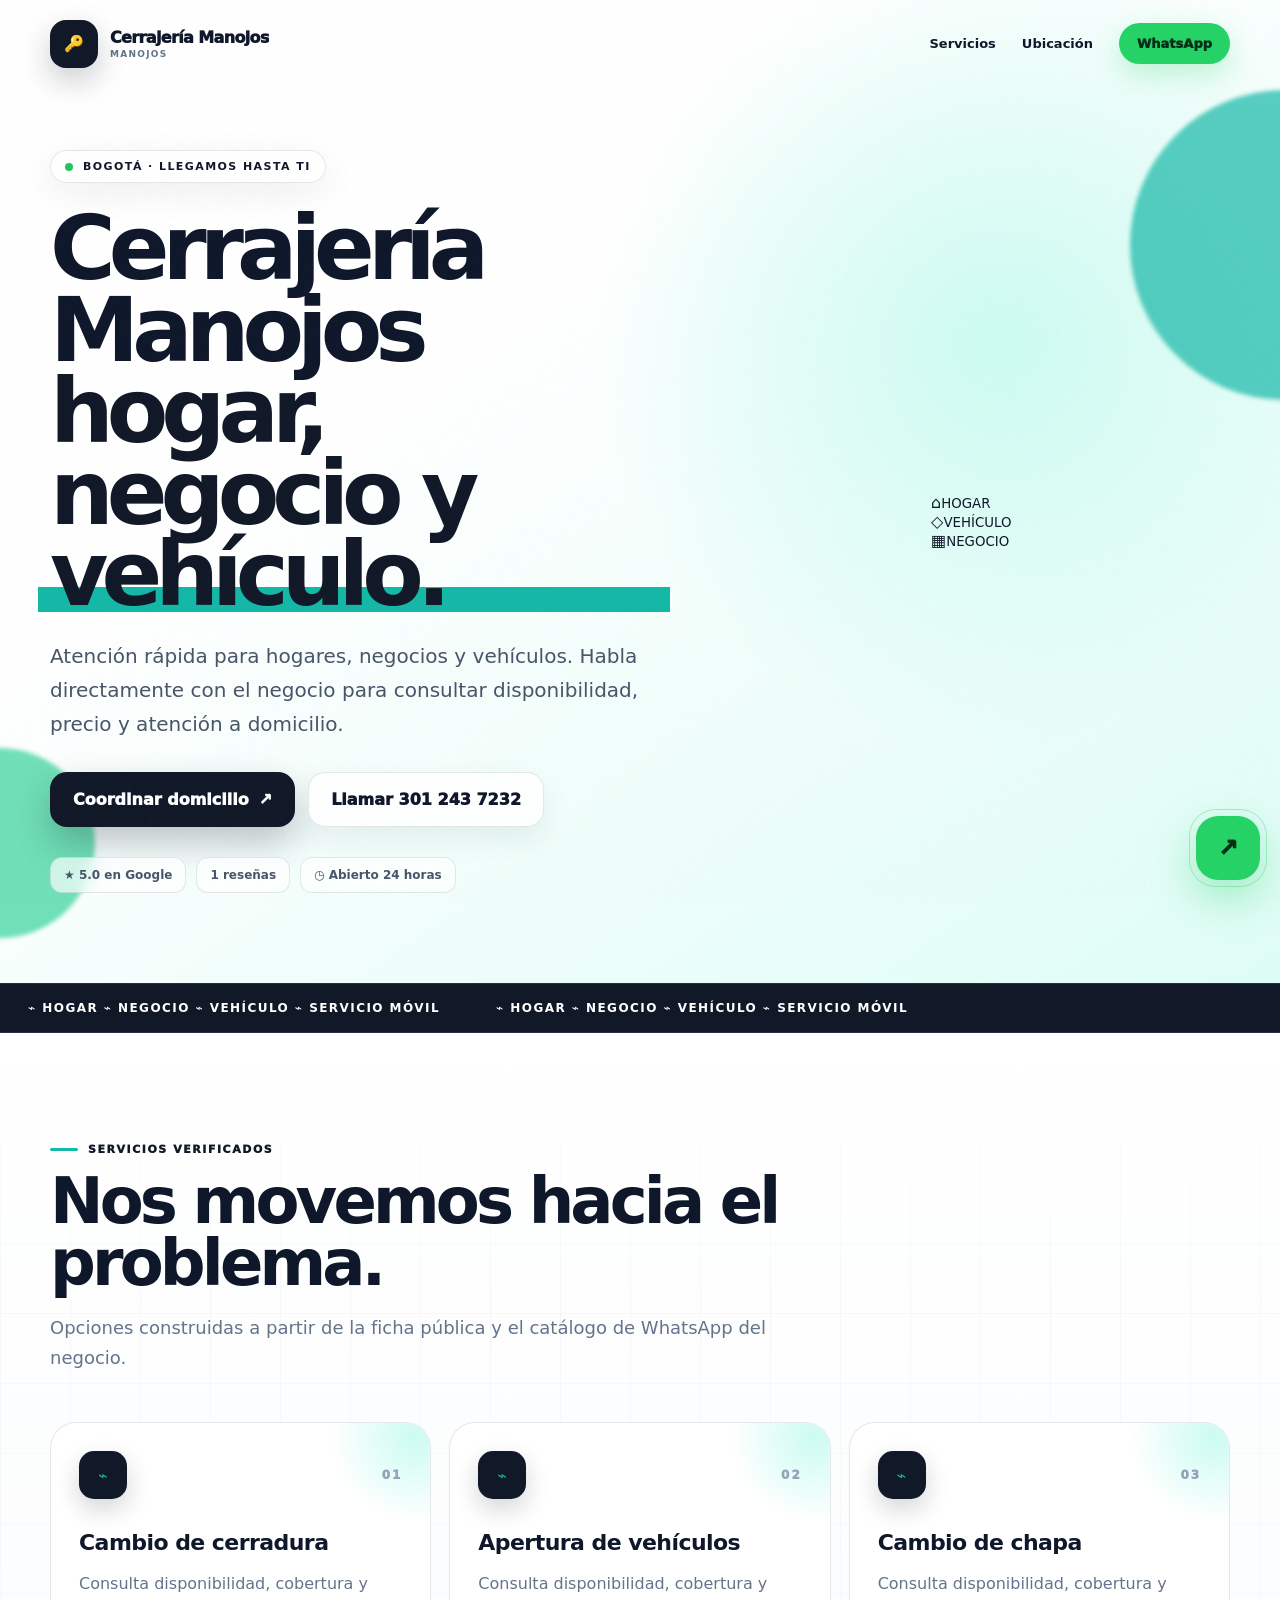
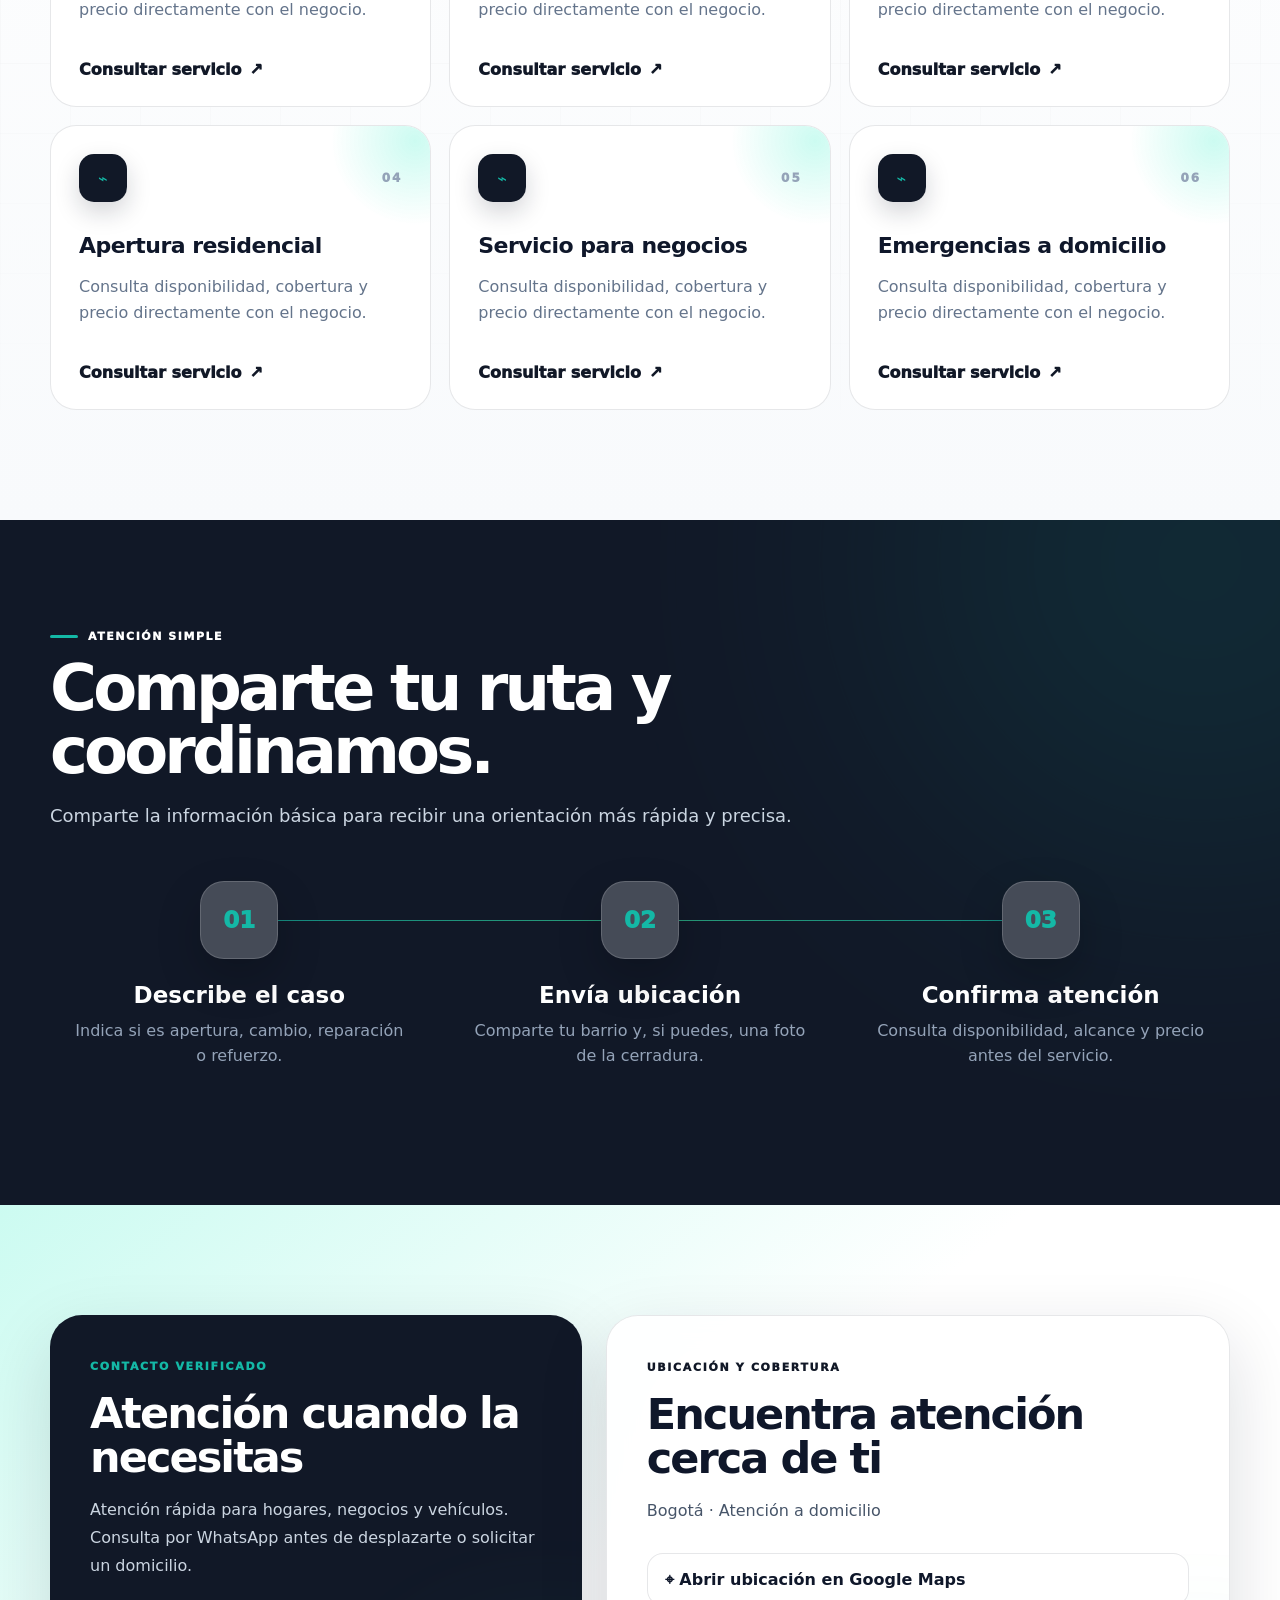
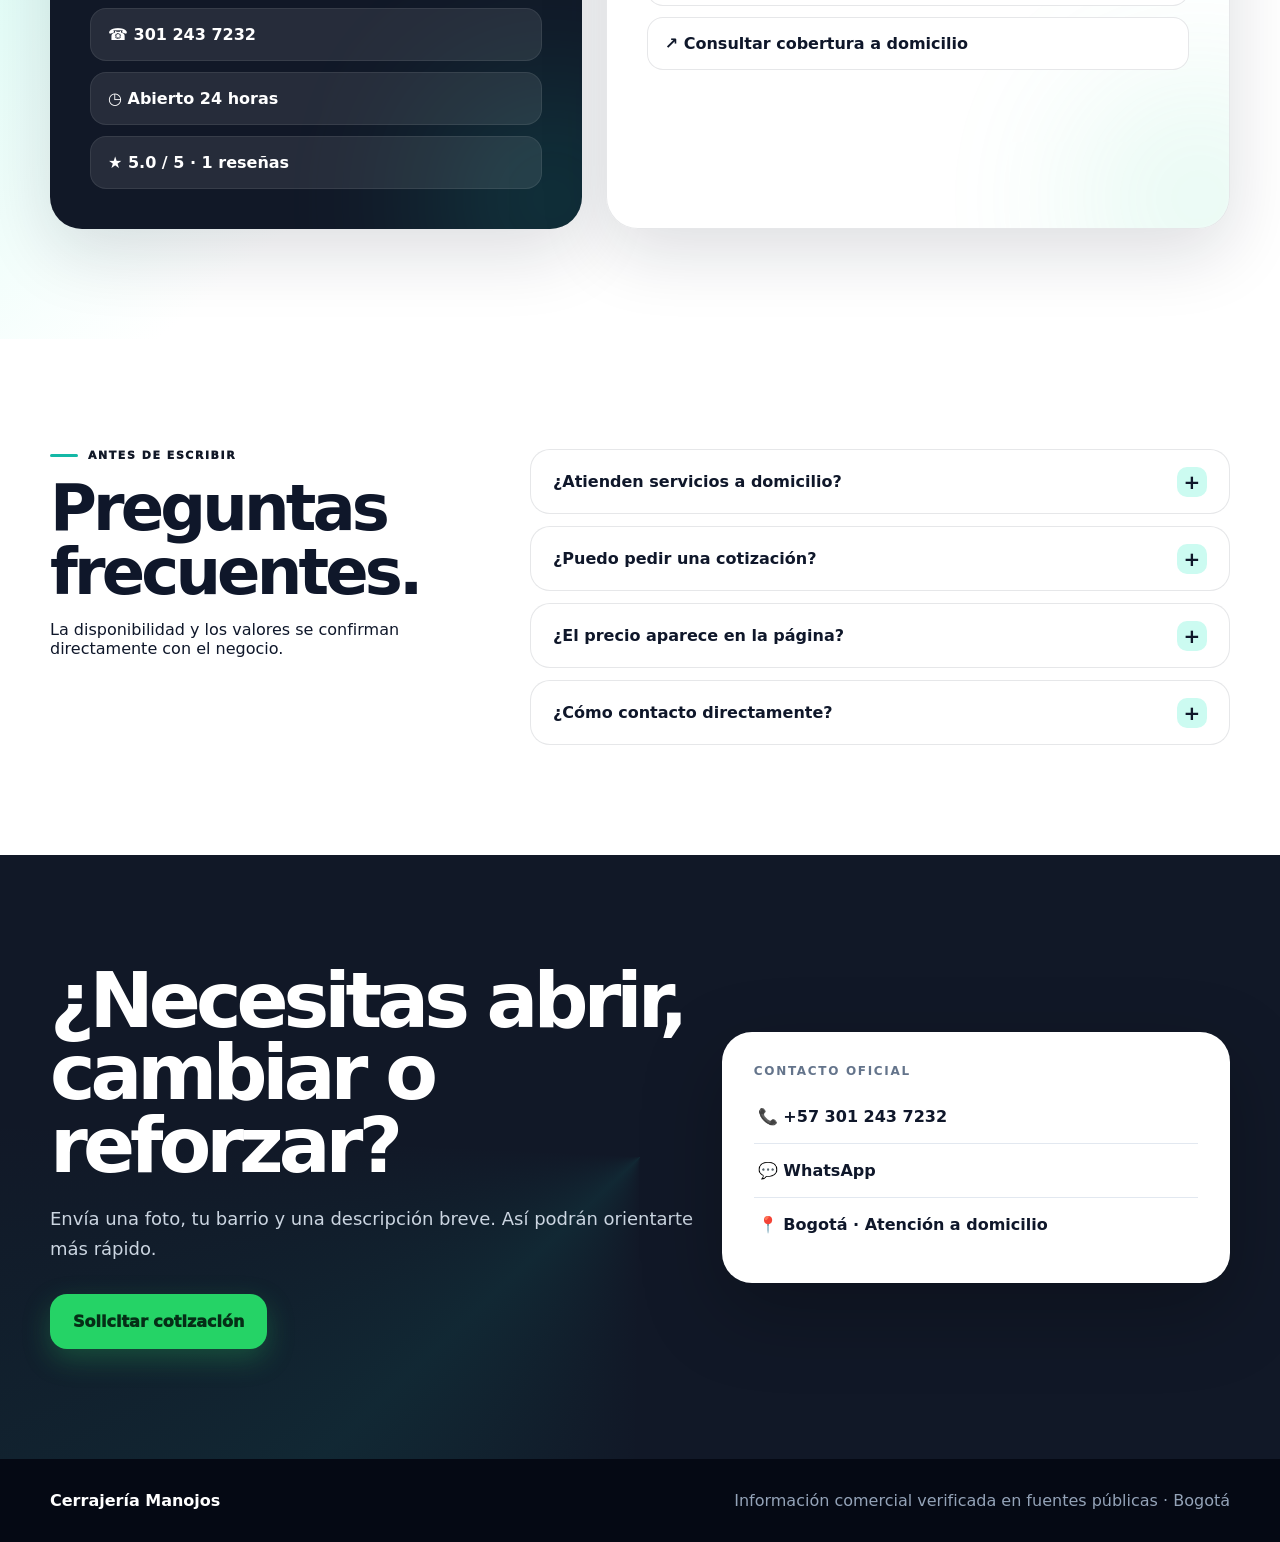
==== commit caf1e523: "Give every locksmith site a distinct visual identity" ====
--- a/index.html
+++ b/index.html
@@ -8,23 +8,28 @@
 <script type="application/ld+json">{"@type":"Locksmith","aggregateRating":{"reviewCount":"1","ratingValue":"5.0","@type":"AggregateRating"},"name":"Cerrajería Manojos","areaServed":"Bogotá, Colombia","telephone":"+57 301 243 7232","@context":"https://schema.org","openingHours":"Abierto 24 horas","address":"Bogotá · Atención a domicilio"}</script>
 <script>document.documentElement.classList.add('js')</script>
 <style>
-:root{--primary:#14b8a6;--ink:#111827;--soft:#ccfbf1;--accent2:#34d399;--paper:#fff;--text:#0f172a;--muted:#64748b;--line:rgba(15,23,42,.1);--shadow:0 24px 70px rgba(15,23,42,.14)}*{box-sizing:border-box}html{scroll-behavior:smooth;scroll-padding-top:90px}body{margin:0;font-family:Inter,ui-sans-serif,system-ui,-apple-system,"Segoe UI",sans-serif;color:var(--text);background:#fff;overflow-x:hidden}body:before{content:"";position:fixed;inset:0;pointer-events:none;z-index:100;opacity:.025;background-image:url("data:image/svg+xml,%3Csvg viewBox='0 0 180 180' xmlns='http://www.w3.org/2000/svg'%3E%3Cfilter id='n'%3E%3CfeTurbulence type='fractalNoise' baseFrequency='.9' numOctaves='3' stitchTiles='stitch'/%3E%3C/filter%3E%3Crect width='100%25' height='100%25' filter='url(%23n)' opacity='.7'/%3E%3C/svg%3E")}::selection{background:var(--primary);color:var(--ink)}a{text-decoration:none;color:inherit}button,a{-webkit-tap-highlight-color:transparent}.wrap{width:min(1180px,calc(100% - 40px));margin:auto}.progress{position:fixed;left:0;top:0;width:0;height:3px;background:linear-gradient(90deg,var(--primary),var(--accent2));z-index:80;box-shadow:0 0 18px var(--primary)}.nav{position:fixed;top:3px;left:0;right:0;z-index:70;transition:.35s}.nav .wrap{height:82px;display:flex;align-items:center;justify-content:space-between;border-bottom:1px solid transparent;transition:.35s}.nav.scrolled .wrap{height:68px;padding:0 16px;width:min(1150px,calc(100% - 24px));border:1px solid var(--line);border-radius:20px;background:rgba(255,255,255,.82);backdrop-filter:blur(22px) saturate(150%);box-shadow:0 14px 45px rgba(15,23,42,.1)}.brand{display:flex;align-items:center;gap:12px;font-weight:950;letter-spacing:-.04em;min-width:0}.logo{width:48px;height:48px;flex:0 0 auto;border-radius:16px;background:var(--ink);color:var(--primary);display:grid;place-items:center;box-shadow:0 12px 30px rgba(15,23,42,.22);position:relative;overflow:hidden}.logo:before{content:"";position:absolute;width:75px;height:14px;background:rgba(255,255,255,.32);transform:rotate(-45deg) translateY(-60px);animation:logoShine 5s ease-in-out infinite}.logo svg{width:25px;position:relative}.brand-name{white-space:nowrap;overflow:hidden;text-overflow:ellipsis}.brand small{display:block;font-weight:800;color:var(--muted);letter-spacing:.14em;font-size:9px;margin-top:2px}.navlinks{display:flex;align-items:center;gap:26px;font-weight:800;font-size:13px}.navlinks>a:not(.wa){position:relative}.navlinks>a:not(.wa):after{content:"";position:absolute;left:0;right:100%;bottom:-7px;height:2px;background:var(--primary);transition:.25s}.navlinks>a:not(.wa):hover:after{right:0}.wa{display:inline-flex;align-items:center;gap:9px;background:#25d366;color:#052e16;padding:13px 18px;border-radius:999px;font-weight:950;box-shadow:0 10px 28px rgba(37,211,102,.26);transition:.28s}.wa:hover{transform:translateY(-3px);box-shadow:0 16px 38px rgba(37,211,102,.35)}.hero{min-height:840px;display:grid;align-items:center;position:relative;padding:150px 0 90px;background:radial-gradient(circle at 78% 35%,var(--soft),transparent 34%),linear-gradient(145deg,#fff 35%,color-mix(in srgb,var(--soft) 65%,#fff));isolation:isolate}.hero-grid{position:relative;z-index:2;display:grid;grid-template-columns:1.08fr .92fr;gap:55px;align-items:center}.hero-copy{max-width:710px}.eyebrow{display:inline-flex;align-items:center;gap:10px;padding:9px 14px;background:rgba(255,255,255,.82);border:1px solid var(--line);border-radius:999px;font-weight:900;font-size:11px;letter-spacing:.13em;text-transform:uppercase;box-shadow:0 10px 35px rgba(15,23,42,.07);backdrop-filter:blur(12px)}.live-dot{width:8px;height:8px;background:#22c55e;border-radius:50%;box-shadow:0 0 0 0 rgba(34,197,94,.5);animation:livePulse 2s infinite}.hero h1{font-size:clamp(55px,7vw,94px);line-height:.91;letter-spacing:-.078em;margin:25px 0 23px;max-width:850px}.hero h1 .accent{display:inline-block;position:relative;color:var(--ink);z-index:0}.hero h1 .accent:before{content:"";position:absolute;left:-2%;right:-2%;bottom:.04em;height:.28em;background:var(--primary);z-index:-1;transform:scaleX(0);transform-origin:left;animation:underlineIn 1s .65s cubic-bezier(.22,1,.36,1) forwards}.hero p{font-size:clamp(17px,2vw,20px);line-height:1.7;color:#475569;max-width:650px}.actions{display:flex;gap:13px;flex-wrap:wrap;margin-top:31px}.btn{display:inline-flex;align-items:center;justify-content:center;gap:10px;padding:17px 22px;border-radius:17px;font-weight:950;border:1px solid transparent;transition:transform .28s,box-shadow .28s,background .28s;position:relative;overflow:hidden}.btn:before{content:"";position:absolute;inset:0;background:linear-gradient(115deg,transparent 25%,rgba(255,255,255,.3),transparent 75%);transform:translateX(-130%);transition:.7s}.btn:hover:before{transform:translateX(130%)}.btn:hover{transform:translateY(-4px)}.btn-primary{background:var(--ink);color:#fff;box-shadow:0 16px 35px color-mix(in srgb,var(--ink) 25%,transparent)}.btn-light{background:rgba(255,255,255,.84);border-color:var(--line);box-shadow:0 12px 30px rgba(15,23,42,.07);backdrop-filter:blur(10px)}.trust{display:flex;gap:10px;flex-wrap:wrap;margin-top:30px}.trust span{padding:10px 13px;border:1px solid var(--line);border-radius:12px;background:rgba(255,255,255,.68);font-size:12px;font-weight:850;color:#475569;backdrop-filter:blur(9px)}.visual{position:relative;min-height:520px;display:grid;place-items:center;perspective:1000px}.security-stage{position:relative;width:min(470px,100%);aspect-ratio:1;display:grid;place-items:center;animation:stageFloat 6s ease-in-out infinite}.orbit{position:absolute;border:1px solid color-mix(in srgb,var(--ink) 18%,transparent);border-radius:50%;animation:spin 18s linear infinite}.orbit.one{inset:3%}.orbit.two{inset:15%;animation-direction:reverse;animation-duration:12s;border-style:dashed}.orbit:before,.orbit:after{content:"";position:absolute;width:13px;height:13px;border-radius:50%;background:var(--primary);box-shadow:0 0 20px var(--primary)}.orbit:before{top:10%;left:16%}.orbit:after{right:3%;bottom:35%;background:var(--accent2);box-shadow:0 0 20px var(--accent2)}.vault{width:58%;aspect-ratio:1;border-radius:38% 62% 58% 42%/45% 38% 62% 55%;background:linear-gradient(145deg,color-mix(in srgb,var(--ink) 88%,#fff),var(--ink));display:grid;place-items:center;box-shadow:0 35px 90px color-mix(in srgb,var(--ink) 30%,transparent),inset 0 1px rgba(255,255,255,.25);animation:morph 9s ease-in-out infinite;position:relative}.vault:before{content:"";position:absolute;inset:12%;border:1px solid rgba(255,255,255,.18);border-radius:50%}.keyhole{width:72px;height:105px;position:relative;filter:drop-shadow(0 14px 20px rgba(0,0,0,.3))}.keyhole:before{content:"";position:absolute;width:67px;height:67px;border-radius:50%;background:var(--primary);left:2px;top:0}.keyhole:after{content:"";position:absolute;width:31px;height:58px;background:var(--primary);clip-path:polygon(35% 0,65% 0,100% 100%,0 100%);left:20px;top:48px}.float-card{position:absolute;background:rgba(255,255,255,.88);border:1px solid rgba(255,255,255,.7);backdrop-filter:blur(16px);padding:16px 18px;border-radius:19px;box-shadow:var(--shadow);font-weight:900;animation:cardFloat 5s ease-in-out infinite}.float-card small{display:block;font-size:10px;color:var(--muted);letter-spacing:.09em;text-transform:uppercase;margin-bottom:4px}.float-card strong{font-size:21px}.rating-card{right:-3%;bottom:12%}.phone-card{left:-4%;top:15%;animation-delay:-2s}.phone-card strong{font-size:15px}.hero-blob{position:absolute;border-radius:50%;filter:blur(2px);opacity:.7;z-index:-1}.blob-a{width:310px;height:310px;background:var(--primary);right:-160px;top:90px;animation:blobMove 10s ease-in-out infinite}.blob-b{width:190px;height:190px;background:var(--accent2);left:-95px;bottom:45px;animation:blobMove 8s -3s ease-in-out infinite}.ticker{background:var(--ink);color:#fff;overflow:hidden;border-top:1px solid rgba(255,255,255,.1);border-bottom:1px solid rgba(255,255,255,.1)}.ticker-track{display:flex;width:max-content;animation:ticker 25s linear infinite}.ticker-track span{display:flex;align-items:center;gap:18px;padding:17px 28px;font-size:12px;font-weight:900;letter-spacing:.12em;text-transform:uppercase;white-space:nowrap}.ticker-track b{color:var(--primary);font-size:18px}section{padding:110px 0}.section-head{max-width:780px;margin-bottom:50px}.kicker{display:flex;align-items:center;gap:10px;font-weight:950;color:var(--ink);letter-spacing:.14em;text-transform:uppercase;font-size:11px}.kicker:before{content:"";width:28px;height:3px;background:var(--primary);border-radius:2px}.section-head h2{font-size:clamp(39px,5vw,66px);line-height:.98;letter-spacing:-.06em;margin:14px 0 16px}.section-head p{color:var(--muted);font-size:18px;line-height:1.65}.services{background:linear-gradient(180deg,#fff,#f8fafc);position:relative}.services:before{content:"";position:absolute;inset:0;background-image:linear-gradient(var(--line) 1px,transparent 1px),linear-gradient(90deg,var(--line) 1px,transparent 1px);background-size:70px 70px;mask-image:linear-gradient(to bottom,transparent,black 25%,transparent);opacity:.28;pointer-events:none}.grid{position:relative;display:grid;grid-template-columns:repeat(3,1fr);gap:18px}.service-card{min-height:285px;padding:28px;border:1px solid var(--line);border-radius:26px;background:rgba(255,255,255,.92);transition:transform .18s ease,box-shadow .3s,border-color .3s;transform-style:preserve-3d;position:relative;overflow:hidden}.service-card:before{content:"";position:absolute;width:170px;height:170px;border-radius:50%;background:radial-gradient(circle,var(--soft),transparent 70%);right:-70px;top:-70px;transition:.4s}.service-card:hover{box-shadow:0 24px 65px rgba(15,23,42,.13);border-color:color-mix(in srgb,var(--primary) 70%,#fff)}.service-top{display:flex;align-items:center;justify-content:space-between;position:relative}.service-icon{display:grid;place-items:center;width:48px;height:48px;border-radius:15px;background:var(--ink);color:var(--primary);box-shadow:0 10px 25px color-mix(in srgb,var(--ink) 18%,transparent)}.service-number{font-size:12px;font-weight:950;color:#94a3b8;letter-spacing:.16em}.service-card h3{font-size:22px;margin:31px 0 10px;letter-spacing:-.025em;position:relative}.service-card p{color:var(--muted);line-height:1.6;margin-bottom:24px;position:relative}.service-card a{font-weight:950;color:var(--ink);display:inline-flex;gap:8px;align-items:center;position:absolute;bottom:27px}.service-card a span{transition:.25s}.service-card a:hover span{transform:translate(3px,-3px)}.process{background:var(--ink);color:#fff;position:relative;overflow:hidden}.process:before{content:"";position:absolute;width:600px;height:600px;border-radius:50%;background:var(--primary);filter:blur(140px);opacity:.13;right:-220px;top:-260px}.process .section-head p{color:#cbd5e1}.process .kicker{color:#fff}.steps{display:grid;grid-template-columns:repeat(3,1fr);position:relative;gap:22px}.steps:before{content:"";position:absolute;left:16%;right:16%;top:39px;height:1px;background:linear-gradient(90deg,var(--primary),var(--accent2),var(--primary));opacity:.7}.step{position:relative;padding:0 22px 26px;text-align:center}.step-number{width:78px;height:78px;margin:0 auto 23px;border-radius:24px;background:color-mix(in srgb,var(--ink) 78%,#fff);border:1px solid rgba(255,255,255,.16);display:grid;place-items:center;color:var(--primary);font-size:23px;font-weight:950;position:relative;z-index:2;box-shadow:0 18px 45px rgba(0,0,0,.2);transition:.3s}.step:hover .step-number{transform:translateY(-6px) rotate(4deg);background:var(--primary);color:var(--ink)}.step h3{font-size:23px;margin:0 0 10px}.step p{color:#94a3b8;line-height:1.6;margin:0}.location{background:linear-gradient(140deg,var(--soft),#fff 48%)}.about-grid{display:grid;grid-template-columns:.92fr 1.08fr;gap:24px}.panel{border-radius:32px;padding:40px;background:var(--ink);color:#fff;position:relative;overflow:hidden;min-height:450px;box-shadow:var(--shadow)}.panel:after{content:"";position:absolute;width:240px;height:240px;border-radius:50%;background:var(--primary);filter:blur(80px);opacity:.2;right:-90px;bottom:-90px}.panel.light{background:rgba(255,255,255,.9);color:var(--text);border:1px solid var(--line);backdrop-filter:blur(14px)}.panel.light:after{background:var(--accent2);opacity:.13}.panel-label{font-size:11px;font-weight:950;letter-spacing:.15em;text-transform:uppercase;color:var(--primary)}.panel.light .panel-label{color:var(--ink)}.panel h3{font-size:clamp(30px,4vw,43px);line-height:1.03;letter-spacing:-.045em;margin:17px 0}.panel p{line-height:1.75;color:#cbd5e1;position:relative;z-index:1}.panel.light p{color:#475569}.facts{display:grid;gap:11px;margin-top:28px;position:relative;z-index:1}.fact{padding:16px 17px;background:rgba(255,255,255,.09);border:1px solid rgba(255,255,255,.08);border-radius:16px;font-weight:800;display:flex;align-items:center;gap:11px;transition:.25s}.fact:hover{transform:translateX(5px);background:rgba(255,255,255,.14)}.panel.light .fact{background:#fff;border-color:var(--line)}.panel.light .fact:hover{border-color:var(--primary)}.faq-grid{display:grid;grid-template-columns:.75fr 1.25fr;gap:60px;align-items:start}.faq-title{position:sticky;top:120px}.faq-title h2{font-size:clamp(38px,5vw,64px);line-height:1;letter-spacing:-.06em;margin:14px 0}.faq-list{display:grid;gap:12px}.faq-list details{border:1px solid var(--line);border-radius:20px;background:#fff;padding:0 22px;transition:.3s}.faq-list details[open]{border-color:var(--primary);box-shadow:0 18px 45px rgba(15,23,42,.08)}.faq-list summary{padding:22px 38px 22px 0;font-weight:900;cursor:pointer;list-style:none;position:relative}.faq-list summary::-webkit-details-marker{display:none}.faq-list summary:after{content:"+";position:absolute;right:0;top:17px;width:30px;height:30px;border-radius:10px;background:var(--soft);display:grid;place-items:center;font-size:20px;transition:.3s}.faq-list details[open] summary:after{transform:rotate(45deg);background:var(--primary)}.faq-list p{color:var(--muted);line-height:1.65;margin:0;padding:0 0 22px}.contact{background:var(--ink);color:#fff;position:relative;overflow:hidden}.contact:before{content:"";position:absolute;inset:-50%;background:conic-gradient(from 180deg,transparent,var(--primary),transparent 26%);opacity:.1;animation:spin 18s linear infinite}.contact-box{position:relative;display:grid;grid-template-columns:1.12fr .88fr;gap:25px;align-items:center}.contact h2{font-size:clamp(44px,6vw,78px);line-height:.94;letter-spacing:-.065em;margin:0 0 22px}.contact p{color:#cbd5e1;font-size:18px;line-height:1.65}.contact-card{background:#fff;color:var(--text);border-radius:30px;padding:32px;box-shadow:0 28px 80px rgba(0,0,0,.25)}.contact-card>strong{display:block;font-size:12px;letter-spacing:.14em;text-transform:uppercase;color:var(--muted);margin-bottom:12px}.contact-card a{display:flex;align-items:center;gap:10px;padding:17px 4px;border-bottom:1px solid #e2e8f0;font-weight:850;transition:.25s}.contact-card a:hover{padding-left:10px;color:var(--ink)}.contact-card a:last-child{border:0}.footer{padding:32px 0;background:#050914;color:#94a3b8}.footer .wrap{display:flex;justify-content:space-between;gap:20px;align-items:center}.footer strong{color:#fff}.float-wa{position:fixed;right:20px;bottom:20px;width:64px;height:64px;background:#25d366;color:#052e16;border-radius:22px;display:grid;place-items:center;font-size:24px;font-weight:950;z-index:60;box-shadow:0 17px 45px rgba(37,211,102,.4);animation:waPulse 2.4s infinite;transition:.3s}.float-wa:hover{transform:translateY(-6px) rotate(-4deg)}.float-wa:before{content:"";position:absolute;inset:-7px;border:1px solid rgba(37,211,102,.35);border-radius:27px;animation:ringPulse 2.4s infinite}.cursor-glow{position:fixed;width:340px;height:340px;border-radius:50%;background:radial-gradient(circle,color-mix(in srgb,var(--primary) 15%,transparent),transparent 67%);transform:translate(-50%,-50%);pointer-events:none;z-index:0;opacity:0;transition:opacity .3s}.js .reveal{opacity:0;transform:translateY(36px) scale(.98);transition:opacity .8s cubic-bezier(.22,1,.36,1),transform .8s cubic-bezier(.22,1,.36,1);transition-delay:var(--delay,0ms)}.js .reveal.show{opacity:1;transform:none}.loader{position:fixed;inset:0;background:var(--ink);z-index:200;display:grid;place-items:center;transition:opacity .55s,visibility .55s}.loader-mark{width:70px;height:70px;border-radius:24px;border:2px solid rgba(255,255,255,.15);border-top-color:var(--primary);display:grid;place-items:center;color:var(--primary);font-weight:950;animation:spin 1s linear infinite}.loader-mark span{animation:spin 1s linear infinite reverse}.ready .loader{opacity:0;visibility:hidden}.theme-1 .vault{border-radius:50% 32% 50% 34%}.theme-2 .vault{transform:rotate(4deg)}@keyframes logoShine{0%,60%{transform:rotate(-45deg) translateY(-65px)}85%,100%{transform:rotate(-45deg) translateY(65px)}}@keyframes livePulse{70%{box-shadow:0 0 0 8px rgba(34,197,94,0)}}@keyframes underlineIn{to{transform:scaleX(1)}}@keyframes stageFloat{50%{transform:translateY(-12px)}}@keyframes cardFloat{50%{transform:translateY(-9px) rotate(1deg)}}@keyframes spin{to{transform:rotate(360deg)}}@keyframes morph{50%{border-radius:58% 42% 35% 65%/58% 62% 38% 42%;transform:rotate(-3deg)}}@keyframes blobMove{50%{transform:translate(25px,-20px) scale(1.08)}}@keyframes ticker{to{transform:translateX(-50%)}}@keyframes waPulse{50%{box-shadow:0 17px 60px rgba(37,211,102,.62)}}@keyframes ringPulse{50%{transform:scale(1.12);opacity:0}}@media(max-width:900px){.navlinks>a:not(.wa){display:none}.hero{min-height:auto;padding:135px 0 75px}.hero-grid,.about-grid,.contact-box,.faq-grid{grid-template-columns:1fr}.visual{min-height:440px}.grid{grid-template-columns:repeat(2,1fr)}.steps{grid-template-columns:1fr}.steps:before{display:none}.step{text-align:left;display:grid;grid-template-columns:78px 1fr;column-gap:20px}.step-number{grid-row:1/3;margin:0}.faq-title{position:static}.faq-grid{gap:30px}.panel{min-height:auto}.footer .wrap{align-items:flex-start;flex-direction:column}}@media(max-width:600px){.wrap{width:min(100% - 24px,1180px)}.nav .wrap{height:72px}.nav.scrolled .wrap{width:calc(100% - 14px);padding:0 11px}.logo{width:43px;height:43px;border-radius:14px}.brand-name{max-width:140px}.nav .wa{padding:11px 13px;font-size:12px}.hero{padding-top:115px}.hero h1{font-size:49px}.hero p{font-size:16px}.actions .btn{width:100%}.trust span{flex:1 1 45%;text-align:center}.visual{min-height:360px}.security-stage{width:330px}.float-card{padding:12px 14px}.rating-card{right:1%}.phone-card{left:1%}.grid{grid-template-columns:1fr}.service-card{min-height:270px}.steps{gap:30px}.step{grid-template-columns:60px 1fr;padding:0}.step-number{width:60px;height:60px;border-radius:18px}.panel{padding:29px;border-radius:26px}section{padding:82px 0}.contact-card{padding:24px}.float-wa{width:58px;height:58px;border-radius:19px;right:14px;bottom:14px}.cursor-glow{display:none}}@media(prefers-reduced-motion:reduce){*,*:before,*:after{animation-duration:.01ms!important;animation-iteration-count:1!important;scroll-behavior:auto!important}.js .reveal{opacity:1;transform:none}.cursor-glow{display:none}}
-@media(max-width:600px){.navlinks{flex:0 0 auto}.brand{flex:1 1 auto}.brand-name{max-width:138px}}
+:root{--primary:#14b8a6;--ink:#111827;--soft:#ccfbf1;--accent2:#34d399;--paper:#fff;--text:#0f172a;--muted:#64748b;--line:rgba(15,23,42,.1);--shadow:0 24px 70px rgba(15,23,42,.14)}*{box-sizing:border-box}html{scroll-behavior:smooth;scroll-padding-top:90px}body{margin:0;font-family:Inter,ui-sans-serif,system-ui,-apple-system,"Segoe UI",sans-serif;color:var(--text);background:#fff;overflow-x:hidden}body:before{content:"";position:fixed;inset:0;pointer-events:none;z-index:100;opacity:.025;background-image:url("data:image/svg+xml,%3Csvg viewBox='0 0 180 180' xmlns='http://www.w3.org/2000/svg'%3E%3Cfilter id='n'%3E%3CfeTurbulence type='fractalNoise' baseFrequency='.9' numOctaves='3' stitchTiles='stitch'/%3E%3C/filter%3E%3Crect width='100%25' height='100%25' filter='url(%23n)' opacity='.7'/%3E%3C/svg%3E")}::selection{background:var(--primary);color:var(--ink)}a{text-decoration:none;color:inherit}button,a{-webkit-tap-highlight-color:transparent}.wrap{width:min(1180px,calc(100% - 40px));margin:auto}.progress{position:fixed;left:0;top:0;width:0;height:3px;background:linear-gradient(90deg,var(--primary),var(--accent2));z-index:80;box-shadow:0 0 18px var(--primary)}.nav{position:fixed;top:3px;left:0;right:0;z-index:70;transition:.35s}.nav .wrap{height:82px;display:flex;align-items:center;justify-content:space-between;border-bottom:1px solid transparent;transition:.35s}.nav.scrolled .wrap{height:68px;padding:0 16px;width:min(1150px,calc(100% - 24px));border:1px solid var(--line);border-radius:20px;background:rgba(255,255,255,.82);backdrop-filter:blur(22px) saturate(150%);box-shadow:0 14px 45px rgba(15,23,42,.1)}.brand{display:flex;align-items:center;gap:12px;font-weight:950;letter-spacing:-.04em;min-width:0}.logo{width:48px;height:48px;flex:0 0 auto;border-radius:16px;background:var(--ink);color:var(--primary);display:grid;place-items:center;box-shadow:0 12px 30px rgba(15,23,42,.22);position:relative;overflow:hidden}.logo:before{content:"";position:absolute;width:75px;height:14px;background:rgba(255,255,255,.32);transform:rotate(-45deg) translateY(-60px);animation:logoShine 5s ease-in-out infinite}.logo svg{width:25px;position:relative}.brand-name{white-space:nowrap;overflow:hidden;text-overflow:ellipsis}.brand small{display:block;font-weight:800;color:var(--muted);letter-spacing:.14em;font-size:9px;margin-top:2px}.navlinks{display:flex;align-items:center;gap:26px;font-weight:800;font-size:13px}.navlinks>a:not(.wa){position:relative}.navlinks>a:not(.wa):after{content:"";position:absolute;left:0;right:100%;bottom:-7px;height:2px;background:var(--primary);transition:.25s}.navlinks>a:not(.wa):hover:after{right:0}.wa{display:inline-flex;align-items:center;gap:9px;background:#25d366;color:#052e16;padding:13px 18px;border-radius:999px;font-weight:950;box-shadow:0 10px 28px rgba(37,211,102,.26);transition:.28s}.wa:hover{transform:translateY(-3px);box-shadow:0 16px 38px rgba(37,211,102,.35)}.hero{min-height:840px;display:grid;align-items:center;position:relative;padding:150px 0 90px;background:radial-gradient(circle at 78% 35%,var(--soft),transparent 34%),linear-gradient(145deg,#fff 35%,color-mix(in srgb,var(--soft) 65%,#fff));isolation:isolate}.hero-grid{position:relative;z-index:2;display:grid;grid-template-columns:1.08fr .92fr;gap:55px;align-items:center}.hero-copy{max-width:710px}.eyebrow{display:inline-flex;align-items:center;gap:10px;padding:9px 14px;background:rgba(255,255,255,.82);border:1px solid var(--line);border-radius:999px;font-weight:900;font-size:11px;letter-spacing:.13em;text-transform:uppercase;box-shadow:0 10px 35px rgba(15,23,42,.07);backdrop-filter:blur(12px)}.live-dot{width:8px;height:8px;background:#22c55e;border-radius:50%;box-shadow:0 0 0 0 rgba(34,197,94,.5);animation:livePulse 2s infinite}.hero h1{font-size:clamp(55px,7vw,94px);line-height:.91;letter-spacing:-.078em;margin:25px 0 23px;max-width:850px}.hero h1 .accent{display:inline-block;position:relative;color:var(--ink);z-index:0}.hero h1 .accent:before{content:"";position:absolute;left:-2%;right:-2%;bottom:.04em;height:.28em;background:var(--primary);z-index:-1;transform:scaleX(0);transform-origin:left;animation:underlineIn 1s .65s cubic-bezier(.22,1,.36,1) forwards}.hero p{font-size:clamp(17px,2vw,20px);line-height:1.7;color:#475569;max-width:650px}.actions{display:flex;gap:13px;flex-wrap:wrap;margin-top:31px}.btn{display:inline-flex;align-items:center;justify-content:center;gap:10px;padding:17px 22px;border-radius:17px;font-weight:950;border:1px solid transparent;transition:transform .28s,box-shadow .28s,background .28s;position:relative;overflow:hidden}.btn:before{content:"";position:absolute;inset:0;background:linear-gradient(115deg,transparent 25%,rgba(255,255,255,.3),transparent 75%);transform:translateX(-130%);transition:.7s}.btn:hover:before{transform:translateX(130%)}.btn:hover{transform:translateY(-4px)}.btn-primary{background:var(--ink);color:#fff;box-shadow:0 16px 35px color-mix(in srgb,var(--ink) 25%,transparent)}.btn-light{background:rgba(255,255,255,.84);border-color:var(--line);box-shadow:0 12px 30px rgba(15,23,42,.07);backdrop-filter:blur(10px)}.trust{display:flex;gap:10px;flex-wrap:wrap;margin-top:30px}.trust span{padding:10px 13px;border:1px solid var(--line);border-radius:12px;background:rgba(255,255,255,.68);font-size:12px;font-weight:850;color:#475569;backdrop-filter:blur(9px)}.visual{position:relative;min-height:520px;display:grid;place-items:center;perspective:1000px}.security-stage{position:relative;width:min(470px,100%);aspect-ratio:1;display:grid;place-items:center;animation:stageFloat 6s ease-in-out infinite}.orbit{position:absolute;border:1px solid color-mix(in srgb,var(--ink) 18%,transparent);border-radius:50%;animation:spin 18s linear infinite}.orbit.one{inset:3%}.orbit.two{inset:15%;animation-direction:reverse;animation-duration:12s;border-style:dashed}.orbit:before,.orbit:after{content:"";position:absolute;width:13px;height:13px;border-radius:50%;background:var(--primary);box-shadow:0 0 20px var(--primary)}.orbit:before{top:10%;left:16%}.orbit:after{right:3%;bottom:35%;background:var(--accent2);box-shadow:0 0 20px var(--accent2)}.vault{width:58%;aspect-ratio:1;border-radius:38% 62% 58% 42%/45% 38% 62% 55%;background:linear-gradient(145deg,color-mix(in srgb,var(--ink) 88%,#fff),var(--ink));display:grid;place-items:center;box-shadow:0 35px 90px color-mix(in srgb,var(--ink) 30%,transparent),inset 0 1px rgba(255,255,255,.25);animation:morph 9s ease-in-out infinite;position:relative}.vault:before{content:"";position:absolute;inset:12%;border:1px solid rgba(255,255,255,.18);border-radius:50%}.keyhole{width:72px;height:105px;position:relative;filter:drop-shadow(0 14px 20px rgba(0,0,0,.3))}.keyhole:before{content:"";position:absolute;width:67px;height:67px;border-radius:50%;background:var(--primary);left:2px;top:0}.keyhole:after{content:"";position:absolute;width:31px;height:58px;background:var(--primary);clip-path:polygon(35% 0,65% 0,100% 100%,0 100%);left:20px;top:48px}.float-card{position:absolute;background:rgba(255,255,255,.88);border:1px solid rgba(255,255,255,.7);backdrop-filter:blur(16px);padding:16px 18px;border-radius:19px;box-shadow:var(--shadow);font-weight:900;animation:cardFloat 5s ease-in-out infinite}.float-card small{display:block;font-size:10px;color:var(--muted);letter-spacing:.09em;text-transform:uppercase;margin-bottom:4px}.float-card strong{font-size:21px}.rating-card{right:-3%;bottom:12%}.phone-card{left:-4%;top:15%;animation-delay:-2s}.phone-card strong{font-size:15px}.hero-blob{position:absolute;border-radius:50%;filter:blur(2px);opacity:.7;z-index:-1}.blob-a{width:310px;height:310px;background:var(--primary);right:-160px;top:90px;animation:blobMove 10s ease-in-out infinite}.blob-b{width:190px;height:190px;background:var(--accent2);left:-95px;bottom:45px;animation:blobMove 8s -3s ease-in-out infinite}.ticker{background:var(--ink);color:#fff;overflow:hidden;border-top:1px solid rgba(255,255,255,.1);border-bottom:1px solid rgba(255,255,255,.1)}.ticker-track{display:flex;width:max-content;animation:ticker 25s linear infinite}.ticker-track span{display:flex;align-items:center;gap:18px;padding:17px 28px;font-size:12px;font-weight:900;letter-spacing:.12em;text-transform:uppercase;white-space:nowrap}.ticker-track b{color:var(--primary);font-size:18px}section{padding:110px 0}.section-head{max-width:780px;margin-bottom:50px}.kicker{display:flex;align-items:center;gap:10px;font-weight:950;color:var(--ink);letter-spacing:.14em;text-transform:uppercase;font-size:11px}.kicker:before{content:"";width:28px;height:3px;background:var(--primary);border-radius:2px}.section-head h2{font-size:clamp(39px,5vw,66px);line-height:.98;letter-spacing:-.06em;margin:14px 0 16px}.section-head p{color:var(--muted);font-size:18px;line-height:1.65}.services{background:linear-gradient(180deg,#fff,#f8fafc);position:relative}.services:before{content:"";position:absolute;inset:0;background-image:linear-gradient(var(--line) 1px,transparent 1px),linear-gradient(90deg,var(--line) 1px,transparent 1px);background-size:70px 70px;mask-image:linear-gradient(to bottom,transparent,black 25%,transparent);opacity:.28;pointer-events:none}.grid{position:relative;display:grid;grid-template-columns:repeat(3,1fr);gap:18px}.service-card{min-height:285px;padding:28px;border:1px solid var(--line);border-radius:26px;background:rgba(255,255,255,.92);transition:transform .18s ease,box-shadow .3s,border-color .3s;transform-style:preserve-3d;position:relative;overflow:hidden}.service-card:before{content:"";position:absolute;width:170px;height:170px;border-radius:50%;background:radial-gradient(circle,var(--soft),transparent 70%);right:-70px;top:-70px;transition:.4s}.service-card:hover{box-shadow:0 24px 65px rgba(15,23,42,.13);border-color:color-mix(in srgb,var(--primary) 70%,#fff)}.service-top{display:flex;align-items:center;justify-content:space-between;position:relative}.service-icon{display:grid;place-items:center;width:48px;height:48px;border-radius:15px;background:var(--ink);color:var(--primary);box-shadow:0 10px 25px color-mix(in srgb,var(--ink) 18%,transparent)}.service-number{font-size:12px;font-weight:950;color:#94a3b8;letter-spacing:.16em}.service-card h3{font-size:22px;margin:31px 0 10px;letter-spacing:-.025em;position:relative}.service-card p{color:var(--muted);line-height:1.6;margin-bottom:24px;position:relative}.service-card a{font-weight:950;color:var(--ink);display:inline-flex;gap:8px;align-items:center;position:absolute;bottom:27px}.service-card a span{transition:.25s}.service-card a:hover span{transform:translate(3px,-3px)}.process{background:var(--ink);color:#fff;position:relative;overflow:hidden}.process:before{content:"";position:absolute;width:600px;height:600px;border-radius:50%;background:var(--primary);filter:blur(140px);opacity:.13;right:-220px;top:-260px}.process .section-head p{color:#cbd5e1}.process .kicker{color:#fff}.steps{display:grid;grid-template-columns:repeat(3,1fr);position:relative;gap:22px}.steps:before{content:"";position:absolute;left:16%;right:16%;top:39px;height:1px;background:linear-gradient(90deg,var(--primary),var(--accent2),var(--primary));opacity:.7}.step{position:relative;padding:0 22px 26px;text-align:center}.step-number{width:78px;height:78px;margin:0 auto 23px;border-radius:24px;background:color-mix(in srgb,var(--ink) 78%,#fff);border:1px solid rgba(255,255,255,.16);display:grid;place-items:center;color:var(--primary);font-size:23px;font-weight:950;position:relative;z-index:2;box-shadow:0 18px 45px rgba(0,0,0,.2);transition:.3s}.step:hover .step-number{transform:translateY(-6px) rotate(4deg);background:var(--primary);color:var(--ink)}.step h3{font-size:23px;margin:0 0 10px}.step p{color:#94a3b8;line-height:1.6;margin:0}.location{background:linear-gradient(140deg,var(--soft),#fff 48%)}.about-grid{display:grid;grid-template-columns:.92fr 1.08fr;gap:24px}.panel{border-radius:32px;padding:40px;background:var(--ink);color:#fff;position:relative;overflow:hidden;min-height:450px;box-shadow:var(--shadow)}.panel:after{content:"";position:absolute;width:240px;height:240px;border-radius:50%;background:var(--primary);filter:blur(80px);opacity:.2;right:-90px;bottom:-90px}.panel.light{background:rgba(255,255,255,.9);color:var(--text);border:1px solid var(--line);backdrop-filter:blur(14px)}.panel.light:after{background:var(--accent2);opacity:.13}.panel-label{font-size:11px;font-weight:950;letter-spacing:.15em;text-transform:uppercase;color:var(--primary)}.panel.light .panel-label{color:var(--ink)}.panel h3{font-size:clamp(30px,4vw,43px);line-height:1.03;letter-spacing:-.045em;margin:17px 0}.panel p{line-height:1.75;color:#cbd5e1;position:relative;z-index:1}.panel.light p{color:#475569}.facts{display:grid;gap:11px;margin-top:28px;position:relative;z-index:1}.fact{padding:16px 17px;background:rgba(255,255,255,.09);border:1px solid rgba(255,255,255,.08);border-radius:16px;font-weight:800;display:flex;align-items:center;gap:11px;transition:.25s}.fact:hover{transform:translateX(5px);background:rgba(255,255,255,.14)}.panel.light .fact{background:#fff;border-color:var(--line)}.panel.light .fact:hover{border-color:var(--primary)}.faq-grid{display:grid;grid-template-columns:.75fr 1.25fr;gap:60px;align-items:start}.faq-title{position:sticky;top:120px}.faq-title h2{font-size:clamp(38px,5vw,64px);line-height:1;letter-spacing:-.06em;margin:14px 0}.faq-list{display:grid;gap:12px}.faq-list details{border:1px solid var(--line);border-radius:20px;background:#fff;padding:0 22px;transition:.3s}.faq-list details[open]{border-color:var(--primary);box-shadow:0 18px 45px rgba(15,23,42,.08)}.faq-list summary{padding:22px 38px 22px 0;font-weight:900;cursor:pointer;list-style:none;position:relative}.faq-list summary::-webkit-details-marker{display:none}.faq-list summary:after{content:"+";position:absolute;right:0;top:17px;width:30px;height:30px;border-radius:10px;background:var(--soft);display:grid;place-items:center;font-size:20px;transition:.3s}.faq-list details[open] summary:after{transform:rotate(45deg);background:var(--primary)}.faq-list p{color:var(--muted);line-height:1.65;margin:0;padding:0 0 22px}.contact{background:var(--ink);color:#fff;position:relative;overflow:hidden}.contact:before{content:"";position:absolute;inset:-50%;background:conic-gradient(from 180deg,transparent,var(--primary),transparent 26%);opacity:.1;animation:spin 18s linear infinite}.contact-box{position:relative;display:grid;grid-template-columns:1.12fr .88fr;gap:25px;align-items:center}.contact h2{font-size:clamp(44px,6vw,78px);line-height:.94;letter-spacing:-.065em;margin:0 0 22px}.contact p{color:#cbd5e1;font-size:18px;line-height:1.65}.contact-card{background:#fff;color:var(--text);border-radius:30px;padding:32px;box-shadow:0 28px 80px rgba(0,0,0,.25)}.contact-card>strong{display:block;font-size:12px;letter-spacing:.14em;text-transform:uppercase;color:var(--muted);margin-bottom:12px}.contact-card a{display:flex;align-items:center;gap:10px;padding:17px 4px;border-bottom:1px solid #e2e8f0;font-weight:850;transition:.25s}.contact-card a:hover{padding-left:10px;color:var(--ink)}.contact-card a:last-child{border:0}.footer{padding:32px 0;background:#050914;color:#94a3b8}.footer .wrap{display:flex;justify-content:space-between;gap:20px;align-items:center}.footer strong{color:#fff}.float-wa{position:fixed;right:20px;bottom:20px;width:64px;height:64px;background:#25d366;color:#052e16;border-radius:22px;display:grid;place-items:center;font-size:24px;font-weight:950;z-index:60;box-shadow:0 17px 45px rgba(37,211,102,.4);animation:waPulse 2.4s infinite;transition:.3s}.float-wa:hover{transform:translateY(-6px) rotate(-4deg)}.float-wa:before{content:"";position:absolute;inset:-7px;border:1px solid rgba(37,211,102,.35);border-radius:27px;animation:ringPulse 2.4s infinite}.cursor-glow{position:fixed;width:340px;height:340px;border-radius:50%;background:radial-gradient(circle,color-mix(in srgb,var(--primary) 15%,transparent),transparent 67%);transform:translate(-50%,-50%);pointer-events:none;z-index:0;opacity:0;transition:opacity .3s}.js .reveal{opacity:0;transform:translateY(36px) scale(.98);transition:opacity .8s cubic-bezier(.22,1,.36,1),transform .8s cubic-bezier(.22,1,.36,1);transition-delay:var(--delay,0ms)}.js .reveal.show{opacity:1;transform:none}.loader{position:fixed;inset:0;background:var(--ink);z-index:200;display:grid;place-items:center;transition:opacity .55s,visibility .55s}.loader-mark{width:70px;height:70px;border-radius:24px;border:2px solid rgba(255,255,255,.15);border-top-color:var(--primary);display:grid;place-items:center;color:var(--primary);font-weight:950;animation:spin 1s linear infinite}.loader-mark span{animation:spin 1s linear infinite reverse}.ready .loader{opacity:0;visibility:hidden}.theme-1 .vault{border-radius:50% 32% 50% 34%}.theme-2 .vault{transform:rotate(4deg)}@keyframes logoShine{0%,60%{transform:rotate(-45deg) translateY(-65px)}85%,100%{transform:rotate(-45deg) translateY(65px)}}@keyframes livePulse{70%{box-shadow:0 0 0 8px rgba(34,197,94,0)}}@keyframes underlineIn{to{transform:scaleX(1)}}@keyframes stageFloat{50%{transform:translateY(-12px)}}@keyframes cardFloat{50%{transform:translateY(-9px) rotate(1deg)}}@keyframes spin{to{transform:rotate(360deg)}}@keyframes morph{50%{border-radius:58% 42% 35% 65%/58% 62% 38% 42%;transform:rotate(-3deg)}}@keyframes blobMove{50%{transform:translate(25px,-20px) scale(1.08)}}@keyframes ticker{to{transform:translateX(-50%)}}@keyframes waPulse{50%{box-shadow:0 17px 60px rgba(37,211,102,.62)}}@keyframes ringPulse{50%{transform:scale(1.12);opacity:0}}@media(max-width:900px){.navlinks>a:not(.wa){display:none}.hero{min-height:auto;padding:135px 0 75px}.hero-grid,.about-grid,.contact-box,.faq-grid{grid-template-columns:1fr}.visual{min-height:440px}.grid{grid-template-columns:repeat(2,1fr)}.steps{grid-template-columns:1fr}.steps:before{display:none}.step{text-align:left;display:grid;grid-template-columns:78px 1fr;column-gap:20px}.step-number{grid-row:1/3;margin:0}.faq-title{position:static}.faq-grid{gap:30px}.panel{min-height:auto}.footer .wrap{align-items:flex-start;flex-direction:column}}@media(max-width:600px){.wrap{width:min(100% - 24px,1180px)}.nav .wrap{height:72px}.nav.scrolled .wrap{width:calc(100% - 14px);padding:0 11px}.logo{width:43px;height:43px;border-radi…6265 tokens truncated…:#6b3d35}.theme-9 .process .kicker{color:#2b0909}.theme-9 .step-number{background:#2b0909;color:#fbbf24;clip-path:polygon(50% 0,100% 22%,90% 78%,50% 100%,10% 78%,0 22%);border-radius:0}.theme-9 .location{background:#190505}.theme-9 .faq{background:#fff}
+@keyframes radarPulse{0%{transform:scale(.55);opacity:1}100%{transform:scale(1.18);opacity:0}}@keyframes decoBreathe{50%{transform:rotate(45deg) scale(1.07)}}@keyframes routeDash{to{stroke-dashoffset:100px;transform:rotate(382deg)}}@keyframes pinBounce{50%{transform:rotate(-45deg) translate(6px,-6px)}}@keyframes scan{0%,100%{transform:translateY(-130px);opacity:.2}50%{transform:translateY(130px);opacity:1}}
+@media(max-width:900px){.theme-1 .hero-grid,.theme-2 .hero-grid,.theme-3 .hero-grid,.theme-4 .hero-grid,.theme-5 .hero-grid,.theme-6 .hero-grid,.theme-7 .hero-grid,.theme-8 .hero-grid,.theme-9 .hero-grid{grid-template-columns:1fr}.theme-2 .visual{grid-row:auto}.theme-4 .visual,.theme-6 .visual{order:0}.theme-2 .services .grid,.theme-3 .services .grid,.theme-4 .services .grid,.theme-5 .services .grid,.theme-8 .services .grid{grid-template-columns:1fr}.theme-3 .service-card:nth-child(1),.theme-3 .service-card:nth-child(2){grid-column:auto}.theme-8 .process .wrap{grid-template-columns:1fr}.theme-8 .process .section-head{position:static}.theme-1 .nav:not(.scrolled),.theme-2 .nav:not(.scrolled),.theme-3 .nav:not(.scrolled),.theme-9 .nav:not(.scrolled){color:inherit}.theme-1 .nav:not(.scrolled) .brand,.theme-2 .nav:not(.scrolled) .brand,.theme-3 .nav:not(.scrolled) .brand,.theme-9 .nav:not(.scrolled) .brand{color:#fff}}
+@media(max-width:600px){.emergency-console,.deco-frame,.smart-device,.gear-stage,.catalog-wall,.poster-stack,.arch-stage,.route-map,.shield-stage{width:330px}.console-number{font-size:92px}.console-label{bottom:58px}.console-status{font-size:9px}.deco-diamond{width:135px;height:135px}.deco-rating{bottom:25px}.device-screen{width:195px;height:315px;padding:25px 18px}.device-camera{top:42px}.device-lock{margin:36px 0 20px}.gear-a{width:190px;height:190px}.gear-b{width:120px;height:120px}.craft-key{width:190px}.catalog-wall{border-width:8px;box-shadow:10px 10px 0 #dc2626}.catalog-key{width:145px}.key-one{left:78px}.poster{width:225px;height:315px}.poster-main b{font-size:40px}.arch{width:220px;height:310px}.boutique-key{height:160px}.route-node{width:65px;height:65px;font-size:22px}.route-line{width:210px;height:210px}.shield{width:220px;height:275px}.theme-2 .hero,.theme-9 .hero{padding-top:110px}.theme-2 .visual{min-height:350px}.theme-4 .service-card,.theme-5 .service-card,.theme-6 .service-card{box-shadow:6px 6px 0 color-mix(in srgb,var(--primary) 70%,#111827)}}
+html,body{overflow-x:hidden}.hero{overflow:hidden}
+.theme-1 .hero .btn-light,.theme-2 .hero .btn-light,.theme-3 .hero .btn-light,.theme-9 .hero .btn-light{color:#0f172a}
+@media(min-width:901px){.theme-2 .hero-grid{grid-template-columns:1fr 1fr;text-align:left}.theme-2 .hero-copy{margin:0;order:1}.theme-2 .visual{grid-row:auto;order:2;min-height:520px}.theme-2 .hero p{margin-inline:0}.theme-2 .actions,.theme-2 .trust{justify-content:flex-start}}
 </style>
 </head>
-<body class="theme-2">
+<body class="theme-8">
 <div class="loader" aria-hidden="true"><div class="loader-mark"><span>◆</span></div></div><div class="progress" aria-hidden="true"></div><div class="cursor-glow" aria-hidden="true"></div>
 <nav class="nav"><div class="wrap"><a class="brand" href="#inicio"><span class="logo">🔑</span><span class="brand-name">Cerrajer&#237;a Manojos<small>MANOJOS</small></span></a><div class="navlinks"><a href="#servicios">Servicios</a><a href="#ubicacion">Ubicación</a><a class="wa" href="https://wa.me/573012437232?text=Hola%2C%20vi%20la%20p%C3%A1gina%20de%20Cerrajer%C3%ADa%20Manojos%20y%20necesito%20un%20servicio%20de%20cerrajer%C3%ADa." target="_blank" rel="noopener">WhatsApp</a></div></div></nav>
 <main>
-<section class="hero" id="inicio"><div class="hero-blob blob-a" data-parallax=".06"></div><div class="hero-blob blob-b" data-parallax="-.04"></div><div class="wrap hero-grid"><div class="hero-copy reveal"><div class="eyebrow"><span class="live-dot"></span>Bogotá · Contacto directo</div><h1>Cerrajer&#237;a Manojos<br><span class="accent">seguridad que responde.</span></h1><p>Atenci&#243;n r&#225;pida para hogares, negocios y veh&#237;culos. Habla directamente con el negocio para consultar disponibilidad, precio y atención a domicilio.</p><div class="actions"><a class="btn btn-primary" href="https://wa.me/573012437232?text=Hola%2C%20necesito%20un%20servicio%20de%20cerrajer%C3%ADa.%20%C2%BFMe%20pueden%20ayudar%3F" target="_blank" rel="noopener">Escribir por WhatsApp <span>↗</span></a><a class="btn btn-light" href="tel:+573012437232">Llamar 301 243 7232</a></div><div class="trust"><span>★ 5.0 en Google</span><span>1 reseñas</span><span>◷ Abierto 24 horas</span></div></div><div class="visual reveal" style="--delay:160ms"><div class="security-stage" data-parallax="-.025"><div class="orbit one"></div><div class="orbit two"></div><div class="vault"><div class="keyhole"></div></div><div class="float-card phone-card"><small>Línea directa</small><strong>301 243 7232</strong></div><div class="float-card rating-card"><small>Calificación</small><strong>5.0 ★</strong></div></div></div></div></section>
-<div class="ticker" aria-hidden="true"><div class="ticker-track"><span><b>✦</b> Aperturas <b>✦</b> Cambio de guardas <b>✦</b> Cerraduras <b>✦</b> Atención en Bogotá <b>✦</b> Seguridad</span><span><b>✦</b> Aperturas <b>✦</b> Cambio de guardas <b>✦</b> Cerraduras <b>✦</b> Atención en Bogotá <b>✦</b> Seguridad</span></div></div>
-<section class="services" id="servicios"><div class="wrap"><div class="section-head reveal"><div class="kicker">Servicios verificados</div><h2>Una solución clara para cada acceso.</h2><p>Opciones construidas a partir de la ficha pública y el catálogo de WhatsApp del negocio.</p></div><div class="grid"><article class='service-card reveal tilt' style='--delay:70ms'><div class='service-top'><span class='service-icon'>✦</span><span class='service-number'>01</span></div><h3>Cambio de cerradura</h3><p>Consulta disponibilidad, cobertura y precio directamente con el negocio.</p><a href='https://wa.me/573012437232?text=Hola%2C%20necesito%20informaci%C3%B3n%20sobre%3A%20Cambio%20de%20cerradura' target='_blank' rel='noopener'>Cotizar por WhatsApp <span>↗</span></a></article>
-<article class='service-card reveal tilt' style='--delay:140ms'><div class='service-top'><span class='service-icon'>✦</span><span class='service-number'>02</span></div><h3>Apertura de veh&#237;culos</h3><p>Consulta disponibilidad, cobertura y precio directamente con el negocio.</p><a href='https://wa.me/573012437232?text=Hola%2C%20necesito%20informaci%C3%B3n%20sobre%3A%20Apertura%20de%20veh%C3%ADculos' target='_blank' rel='noopener'>Cotizar por WhatsApp <span>↗</span></a></article>
-<article class='service-card reveal tilt' style='--delay:210ms'><div class='service-top'><span class='service-icon'>✦</span><span class='service-number'>03</span></div><h3>Cambio de chapa</h3><p>Consulta disponibilidad, cobertura y precio directamente con el negocio.</p><a href='https://wa.me/573012437232?text=Hola%2C%20necesito%20informaci%C3%B3n%20sobre%3A%20Cambio%20de%20chapa' target='_blank' rel='noopener'>Cotizar por WhatsApp <span>↗</span></a></article>
-<article class='service-card reveal tilt' style='--delay:280ms'><div class='service-top'><span class='service-icon'>✦</span><span class='service-number'>04</span></div><h3>Apertura residencial</h3><p>Consulta disponibilidad, cobertura y precio directamente con el negocio.</p><a href='https://wa.me/573012437232?text=Hola%2C%20necesito%20informaci%C3%B3n%20sobre%3A%20Apertura%20residencial' target='_blank' rel='noopener'>Cotizar por WhatsApp <span>↗</span></a></article>
-<article class='service-card reveal tilt' style='--delay:350ms'><div class='service-top'><span class='service-icon'>✦</span><span class='service-number'>05</span></div><h3>Servicio para negocios</h3><p>Consulta disponibilidad, cobertura y precio directamente con el negocio.</p><a href='https://wa.me/573012437232?text=Hola%2C%20necesito%20informaci%C3%B3n%20sobre%3A%20Servicio%20para%20negocios' target='_blank' rel='noopener'>Cotizar por WhatsApp <span>↗</span></a></article>
-<article class='service-card reveal tilt' style='--delay:420ms'><div class='service-top'><span class='service-icon'>✦</span><span class='service-number'>06</span></div><h3>Emergencias a domicilio</h3><p>Consulta disponibilidad, cobertura y precio directamente con el negocio.</p><a href='https://wa.me/573012437232?text=Hola%2C%20necesito%20informaci%C3%B3n%20sobre%3A%20Emergencias%20a%20domicilio' target='_blank' rel='noopener'>Cotizar por WhatsApp <span>↗</span></a></article></div></div></section>
-<section class="process"><div class="wrap"><div class="section-head reveal"><div class="kicker">Atención simple</div><h2>De tu mensaje a una solución.</h2><p>Comparte la información básica para recibir una orientación más rápida y precisa.</p></div><div class="steps"><article class="step reveal"><div class="step-number">01</div><div><h3>Describe el caso</h3><p>Indica si es apertura, cambio, reparación o refuerzo.</p></div></article><article class="step reveal" style="--delay:100ms"><div class="step-number">02</div><div><h3>Envía ubicación</h3><p>Comparte tu barrio y, si puedes, una foto de la cerradura.</p></div></article><article class="step reveal" style="--delay:200ms"><div class="step-number">03</div><div><h3>Confirma atención</h3><p>Consulta disponibilidad, alcance y precio antes del servicio.</p></div></article></div></div></section>
+<section class="hero" id="inicio"><div class="hero-blob blob-a" data-parallax=".06"></div><div class="hero-blob blob-b" data-parallax="-.04"></div><div class="wrap hero-grid"><div class="hero-copy reveal"><div class="eyebrow"><span class="live-dot"></span>Bogot&#225; &#183; llegamos hasta ti</div><h1>Cerrajer&#237;a Manojos<br><span class="accent">hogar, negocio y veh&#237;culo.</span></h1><p>Atenci&#243;n r&#225;pida para hogares, negocios y veh&#237;culos. Habla directamente con el negocio para consultar disponibilidad, precio y atención a domicilio.</p><div class="actions"><a class="btn btn-primary" href="https://wa.me/573012437232?text=Hola%2C%20necesito%20un%20servicio%20de%20cerrajer%C3%ADa.%20%C2%BFMe%20pueden%20ayudar%3F" target="_blank" rel="noopener">Coordinar domicilio <span>↗</span></a><a class="btn btn-light" href="tel:+573012437232">Llamar 301 243 7232</a></div><div class="trust"><span>★ 5.0 en Google</span><span>1 reseñas</span><span>◷ Abierto 24 horas</span></div></div><div class="visual reveal" style="--delay:160ms"><div class='route-map' data-parallax='-.018'><div class='route-grid'></div><div class='route-line'></div><div class='route-node node-home'>⌂<small>HOGAR</small></div><div class='route-node node-car'>◇<small>VEHÍCULO</small></div><div class='route-node node-shop'>▦<small>NEGOCIO</small></div><div class='route-pin'><i></i></div></div></div></div></section>
+<div class="ticker" aria-hidden="true"><div class="ticker-track"><span>⌁ HOGAR ⌁ NEGOCIO ⌁ VEH&#205;CULO ⌁ SERVICIO M&#211;VIL</span><span>⌁ HOGAR ⌁ NEGOCIO ⌁ VEH&#205;CULO ⌁ SERVICIO M&#211;VIL</span></div></div>
+<section class="services" id="servicios"><div class="wrap"><div class="section-head reveal"><div class="kicker">Servicios verificados</div><h2>Nos movemos hacia el problema.</h2><p>Opciones construidas a partir de la ficha pública y el catálogo de WhatsApp del negocio.</p></div><div class="grid"><article class='service-card reveal tilt' style='--delay:70ms'><div class='service-top'><span class='service-icon'>⌁</span><span class='service-number'>01</span></div><h3>Cambio de cerradura</h3><p>Consulta disponibilidad, cobertura y precio directamente con el negocio.</p><a href='https://wa.me/573012437232?text=Hola%2C%20necesito%20informaci%C3%B3n%20sobre%3A%20Cambio%20de%20cerradura' target='_blank' rel='noopener'>Consultar servicio <span>↗</span></a></article>
+<article class='service-card reveal tilt' style='--delay:140ms'><div class='service-top'><span class='service-icon'>⌁</span><span class='service-number'>02</span></div><h3>Apertura de veh&#237;culos</h3><p>Consulta disponibilidad, cobertura y precio directamente con el negocio.</p><a href='https://wa.me/573012437232?text=Hola%2C%20necesito%20informaci%C3%B3n%20sobre%3A%20Apertura%20de%20veh%C3%ADculos' target='_blank' rel='noopener'>Consultar servicio <span>↗</span></a></article>
+<article class='service-card reveal tilt' style='--delay:210ms'><div class='service-top'><span class='service-icon'>⌁</span><span class='service-number'>03</span></div><h3>Cambio de chapa</h3><p>Consulta disponibilidad, cobertura y precio directamente con el negocio.</p><a href='https://wa.me/573012437232?text=Hola%2C%20necesito%20informaci%C3%B3n%20sobre%3A%20Cambio%20de%20chapa' target='_blank' rel='noopener'>Consultar servicio <span>↗</span></a></article>
+<article class='service-card reveal tilt' style='--delay:280ms'><div class='service-top'><span class='service-icon'>⌁</span><span class='service-number'>04</span></div><h3>Apertura residencial</h3><p>Consulta disponibilidad, cobertura y precio directamente con el negocio.</p><a href='https://wa.me/573012437232?text=Hola%2C%20necesito%20informaci%C3%B3n%20sobre%3A%20Apertura%20residencial' target='_blank' rel='noopener'>Consultar servicio <span>↗</span></a></article>
+<article class='service-card reveal tilt' style='--delay:350ms'><div class='service-top'><span class='service-icon'>⌁</span><span class='service-number'>05</span></div><h3>Servicio para negocios</h3><p>Consulta disponibilidad, cobertura y precio directamente con el negocio.</p><a href='https://wa.me/573012437232?text=Hola%2C%20necesito%20informaci%C3%B3n%20sobre%3A%20Servicio%20para%20negocios' target='_blank' rel='noopener'>Consultar servicio <span>↗</span></a></article>
+<article class='service-card reveal tilt' style='--delay:420ms'><div class='service-top'><span class='service-icon'>⌁</span><span class='service-number'>06</span></div><h3>Emergencias a domicilio</h3><p>Consulta disponibilidad, cobertura y precio directamente con el negocio.</p><a href='https://wa.me/573012437232?text=Hola%2C%20necesito%20informaci%C3%B3n%20sobre%3A%20Emergencias%20a%20domicilio' target='_blank' rel='noopener'>Consultar servicio <span>↗</span></a></article></div></div></section>
+<section class="process"><div class="wrap"><div class="section-head reveal"><div class="kicker">Atención simple</div><h2>Comparte tu ruta y coordinamos.</h2><p>Comparte la información básica para recibir una orientación más rápida y precisa.</p></div><div class="steps"><article class="step reveal"><div class="step-number">01</div><div><h3>Describe el caso</h3><p>Indica si es apertura, cambio, reparación o refuerzo.</p></div></article><article class="step reveal" style="--delay:100ms"><div class="step-number">02</div><div><h3>Envía ubicación</h3><p>Comparte tu barrio y, si puedes, una foto de la cerradura.</p></div></article><article class="step reveal" style="--delay:200ms"><div class="step-number">03</div><div><h3>Confirma atención</h3><p>Consulta disponibilidad, alcance y precio antes del servicio.</p></div></article></div></div></section>
 <section class="location" id="ubicacion"><div class="wrap about-grid"><div class="panel reveal tilt"><span class="panel-label">Contacto verificado</span><h3>Atención cuando la necesitas</h3><p>Atenci&#243;n r&#225;pida para hogares, negocios y veh&#237;culos. Consulta por WhatsApp antes de desplazarte o solicitar un domicilio.</p><div class="facts"><a class="fact" href="tel:+573012437232">☎ 301 243 7232</a><div class="fact">◷ Abierto 24 horas</div><div class="fact">★ 5.0 / 5 · 1 reseñas</div></div></div><div class="panel light reveal tilt" style="--delay:120ms"><span class="panel-label">Ubicación y cobertura</span><h3>Encuentra atención cerca de ti</h3><p>Bogot&#225; &#183; Atenci&#243;n a domicilio</p><div class="facts"><a class="fact" href="https://www.google.com/maps/search/?api=1&query=Bogot%C3%A1%20%C2%B7%20Atenci%C3%B3n%20a%20domicilio" target="_blank" rel="noopener">⌖ Abrir ubicación en Google Maps</a><a class="fact" href="https://wa.me/573012437232?text=Hola%2C%20estoy%20en%20Bogot%C3%A1%20y%20necesito%20saber%20si%20tienen%20cobertura%20en%20mi%20zona." target="_blank" rel="noopener">↗ Consultar cobertura a domicilio</a></div></div></div></section>
 <section class="faq"><div class="wrap faq-grid"><div class="faq-title reveal"><div class="kicker">Antes de escribir</div><h2>Preguntas frecuentes.</h2><p>La disponibilidad y los valores se confirman directamente con el negocio.</p></div><div class="faq-list"><details class="reveal"><summary>¿Atienden servicios a domicilio?</summary><p>Consulta por WhatsApp indicando tu barrio. El negocio confirmará cobertura y tiempo estimado según disponibilidad.</p></details><details class="reveal" style="--delay:80ms"><summary>¿Puedo pedir una cotización?</summary><p>Sí. Envía una foto de la cerradura o puerta, una descripción breve y tu ubicación para recibir mejor orientación.</p></details><details class="reveal" style="--delay:160ms"><summary>¿El precio aparece en la página?</summary><p>Cada trabajo puede variar por tipo de cerradura, dificultad y desplazamiento. Confirma el valor antes de autorizar el servicio.</p></details><details class="reveal" style="--delay:240ms"><summary>¿Cómo contacto directamente?</summary><p>Usa cualquiera de los botones de WhatsApp o llama al 301 243 7232. La conversación se abre con el número del negocio.</p></details></div></div></section>
 <section class="contact"><div class="wrap contact-box"><div class="reveal"><h2>¿Necesitas abrir, cambiar o reforzar?</h2><p>Envía una foto, tu barrio y una descripción breve. Así podrán orientarte más rápido.</p><div class="actions"><a class="btn wa" href="https://wa.me/573012437232?text=Hola%2C%20necesito%20una%20cotizaci%C3%B3n%20de%20cerrajer%C3%ADa.%20Mi%20ubicaci%C3%B3n%20es%3A%20" target="_blank" rel="noopener">Solicitar cotización</a></div></div><div class="contact-card reveal"><strong>Contacto oficial</strong><a href="tel:+573012437232">📞 +57 301 243 7232</a><a href="https://wa.me/573012437232" target="_blank" rel="noopener">💬 WhatsApp</a><a href="https://www.google.com/maps/search/?api=1&query=Bogot%C3%A1%20%C2%B7%20Atenci%C3%B3n%20a%20domicilio" target="_blank" rel="noopener">📍 Bogot&#225; &#183; Atenci&#243;n a domicilio</a></div></div></section>
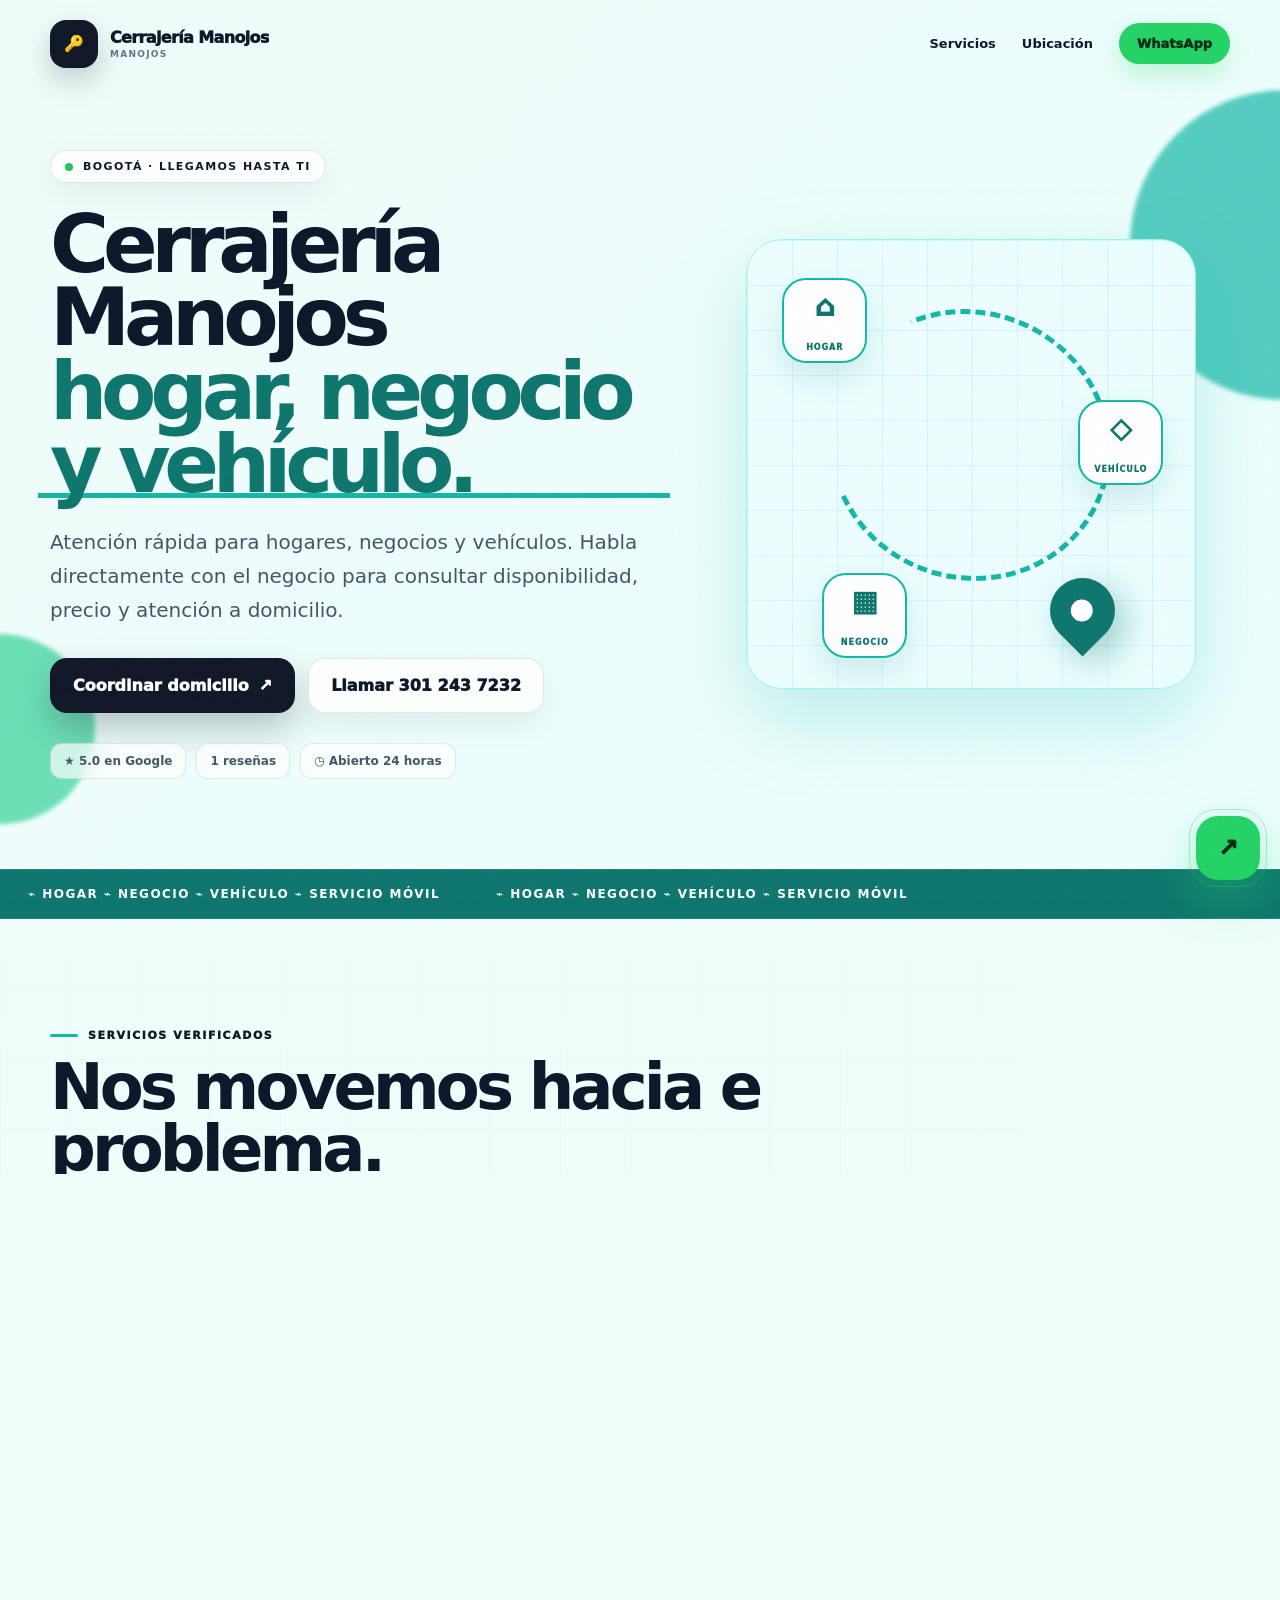
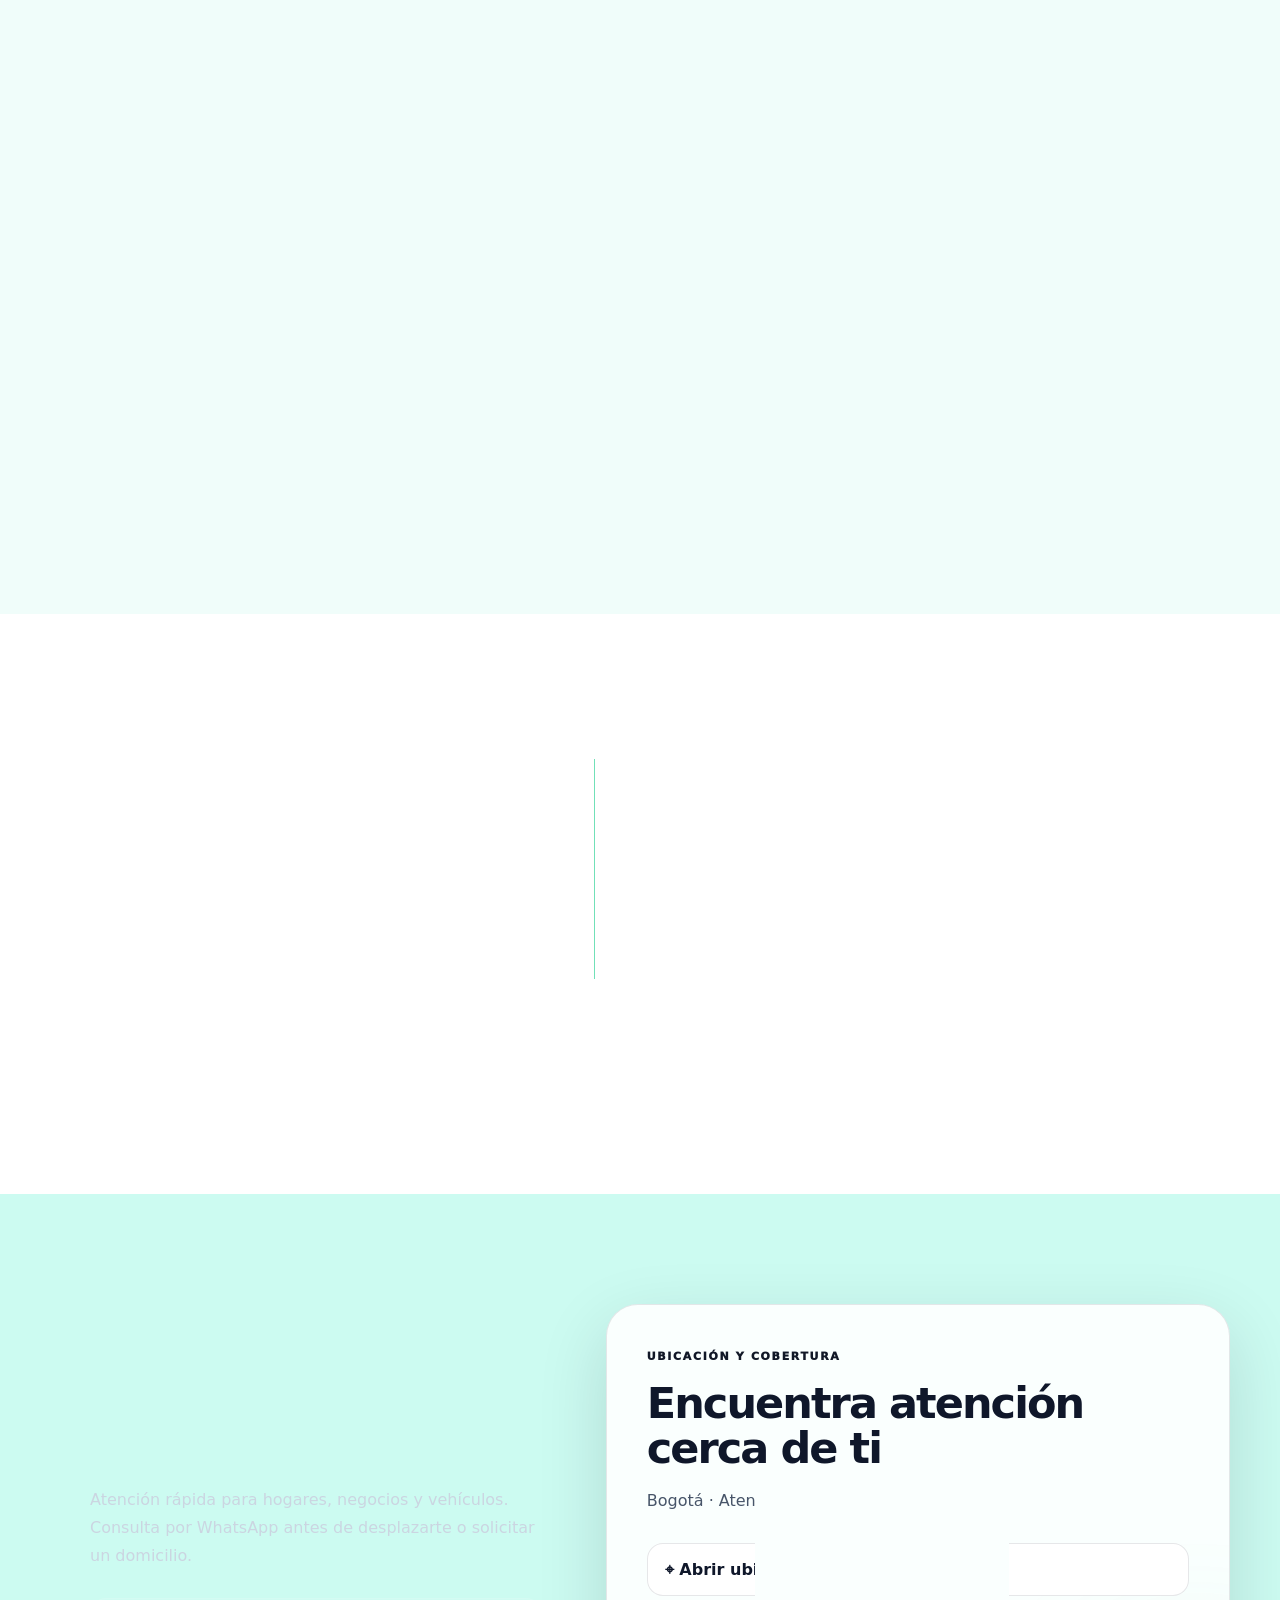
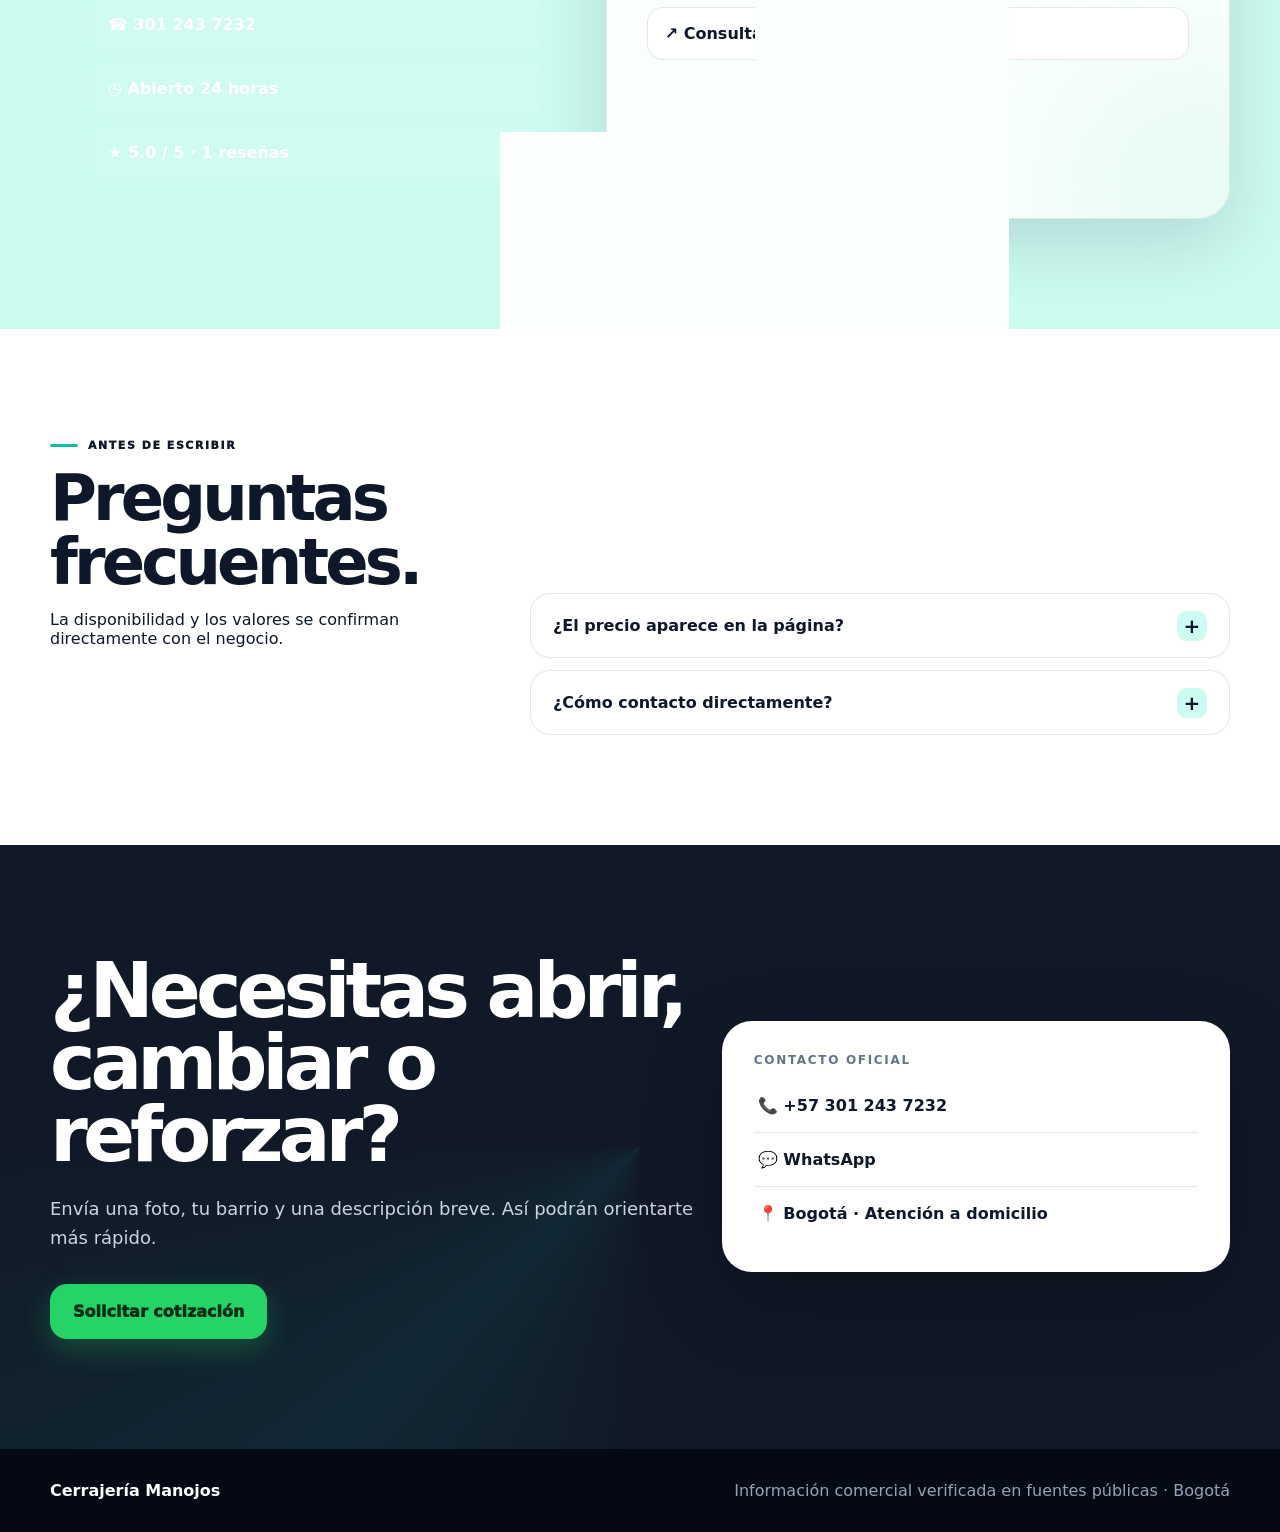
==== commit 358f9cfe: "Repair full upload of distinct site redesign" ====
--- a/index.html
+++ b/index.html
@@ -8,7 +8,37 @@
 <script type="application/ld+json">{"@type":"Locksmith","aggregateRating":{"reviewCount":"1","ratingValue":"5.0","@type":"AggregateRating"},"name":"Cerrajería Manojos","areaServed":"Bogotá, Colombia","telephone":"+57 301 243 7232","@context":"https://schema.org","openingHours":"Abierto 24 horas","address":"Bogotá · Atención a domicilio"}</script>
 <script>document.documentElement.classList.add('js')</script>
 <style>
-:root{--primary:#14b8a6;--ink:#111827;--soft:#ccfbf1;--accent2:#34d399;--paper:#fff;--text:#0f172a;--muted:#64748b;--line:rgba(15,23,42,.1);--shadow:0 24px 70px rgba(15,23,42,.14)}*{box-sizing:border-box}html{scroll-behavior:smooth;scroll-padding-top:90px}body{margin:0;font-family:Inter,ui-sans-serif,system-ui,-apple-system,"Segoe UI",sans-serif;color:var(--text);background:#fff;overflow-x:hidden}body:before{content:"";position:fixed;inset:0;pointer-events:none;z-index:100;opacity:.025;background-image:url("data:image/svg+xml,%3Csvg viewBox='0 0 180 180' xmlns='http://www.w3.org/2000/svg'%3E%3Cfilter id='n'%3E%3CfeTurbulence type='fractalNoise' baseFrequency='.9' numOctaves='3' stitchTiles='stitch'/%3E%3C/filter%3E%3Crect width='100%25' height='100%25' filter='url(%23n)' opacity='.7'/%3E%3C/svg%3E")}::selection{background:var(--primary);color:var(--ink)}a{text-decoration:none;color:inherit}button,a{-webkit-tap-highlight-color:transparent}.wrap{width:min(1180px,calc(100% - 40px));margin:auto}.progress{position:fixed;left:0;top:0;width:0;height:3px;background:linear-gradient(90deg,var(--primary),var(--accent2));z-index:80;box-shadow:0 0 18px var(--primary)}.nav{position:fixed;top:3px;left:0;right:0;z-index:70;transition:.35s}.nav .wrap{height:82px;display:flex;align-items:center;justify-content:space-between;border-bottom:1px solid transparent;transition:.35s}.nav.scrolled .wrap{height:68px;padding:0 16px;width:min(1150px,calc(100% - 24px));border:1px solid var(--line);border-radius:20px;background:rgba(255,255,255,.82);backdrop-filter:blur(22px) saturate(150%);box-shadow:0 14px 45px rgba(15,23,42,.1)}.brand{display:flex;align-items:center;gap:12px;font-weight:950;letter-spacing:-.04em;min-width:0}.logo{width:48px;height:48px;flex:0 0 auto;border-radius:16px;background:var(--ink);color:var(--primary);display:grid;place-items:center;box-shadow:0 12px 30px rgba(15,23,42,.22);position:relative;overflow:hidden}.logo:before{content:"";position:absolute;width:75px;height:14px;background:rgba(255,255,255,.32);transform:rotate(-45deg) translateY(-60px);animation:logoShine 5s ease-in-out infinite}.logo svg{width:25px;position:relative}.brand-name{white-space:nowrap;overflow:hidden;text-overflow:ellipsis}.brand small{display:block;font-weight:800;color:var(--muted);letter-spacing:.14em;font-size:9px;margin-top:2px}.navlinks{display:flex;align-items:center;gap:26px;font-weight:800;font-size:13px}.navlinks>a:not(.wa){position:relative}.navlinks>a:not(.wa):after{content:"";position:absolute;left:0;right:100%;bottom:-7px;height:2px;background:var(--primary);transition:.25s}.navlinks>a:not(.wa):hover:after{right:0}.wa{display:inline-flex;align-items:center;gap:9px;background:#25d366;color:#052e16;padding:13px 18px;border-radius:999px;font-weight:950;box-shadow:0 10px 28px rgba(37,211,102,.26);transition:.28s}.wa:hover{transform:translateY(-3px);box-shadow:0 16px 38px rgba(37,211,102,.35)}.hero{min-height:840px;display:grid;align-items:center;position:relative;padding:150px 0 90px;background:radial-gradient(circle at 78% 35%,var(--soft),transparent 34%),linear-gradient(145deg,#fff 35%,color-mix(in srgb,var(--soft) 65%,#fff));isolation:isolate}.hero-grid{position:relative;z-index:2;display:grid;grid-template-columns:1.08fr .92fr;gap:55px;align-items:center}.hero-copy{max-width:710px}.eyebrow{display:inline-flex;align-items:center;gap:10px;padding:9px 14px;background:rgba(255,255,255,.82);border:1px solid var(--line);border-radius:999px;font-weight:900;font-size:11px;letter-spacing:.13em;text-transform:uppercase;box-shadow:0 10px 35px rgba(15,23,42,.07);backdrop-filter:blur(12px)}.live-dot{width:8px;height:8px;background:#22c55e;border-radius:50%;box-shadow:0 0 0 0 rgba(34,197,94,.5);animation:livePulse 2s infinite}.hero h1{font-size:clamp(55px,7vw,94px);line-height:.91;letter-spacing:-.078em;margin:25px 0 23px;max-width:850px}.hero h1 .accent{display:inline-block;position:relative;color:var(--ink);z-index:0}.hero h1 .accent:before{content:"";position:absolute;left:-2%;right:-2%;bottom:.04em;height:.28em;background:var(--primary);z-index:-1;transform:scaleX(0);transform-origin:left;animation:underlineIn 1s .65s cubic-bezier(.22,1,.36,1) forwards}.hero p{font-size:clamp(17px,2vw,20px);line-height:1.7;color:#475569;max-width:650px}.actions{display:flex;gap:13px;flex-wrap:wrap;margin-top:31px}.btn{display:inline-flex;align-items:center;justify-content:center;gap:10px;padding:17px 22px;border-radius:17px;font-weight:950;border:1px solid transparent;transition:transform .28s,box-shadow .28s,background .28s;position:relative;overflow:hidden}.btn:before{content:"";position:absolute;inset:0;background:linear-gradient(115deg,transparent 25%,rgba(255,255,255,.3),transparent 75%);transform:translateX(-130%);transition:.7s}.btn:hover:before{transform:translateX(130%)}.btn:hover{transform:translateY(-4px)}.btn-primary{background:var(--ink);color:#fff;box-shadow:0 16px 35px color-mix(in srgb,var(--ink) 25%,transparent)}.btn-light{background:rgba(255,255,255,.84);border-color:var(--line);box-shadow:0 12px 30px rgba(15,23,42,.07);backdrop-filter:blur(10px)}.trust{display:flex;gap:10px;flex-wrap:wrap;margin-top:30px}.trust span{padding:10px 13px;border:1px solid var(--line);border-radius:12px;background:rgba(255,255,255,.68);font-size:12px;font-weight:850;color:#475569;backdrop-filter:blur(9px)}.visual{position:relative;min-height:520px;display:grid;place-items:center;perspective:1000px}.security-stage{position:relative;width:min(470px,100%);aspect-ratio:1;display:grid;place-items:center;animation:stageFloat 6s ease-in-out infinite}.orbit{position:absolute;border:1px solid color-mix(in srgb,var(--ink) 18%,transparent);border-radius:50%;animation:spin 18s linear infinite}.orbit.one{inset:3%}.orbit.two{inset:15%;animation-direction:reverse;animation-duration:12s;border-style:dashed}.orbit:before,.orbit:after{content:"";position:absolute;width:13px;height:13px;border-radius:50%;background:var(--primary);box-shadow:0 0 20px var(--primary)}.orbit:before{top:10%;left:16%}.orbit:after{right:3%;bottom:35%;background:var(--accent2);box-shadow:0 0 20px var(--accent2)}.vault{width:58%;aspect-ratio:1;border-radius:38% 62% 58% 42%/45% 38% 62% 55%;background:linear-gradient(145deg,color-mix(in srgb,var(--ink) 88%,#fff),var(--ink));display:grid;place-items:center;box-shadow:0 35px 90px color-mix(in srgb,var(--ink) 30%,transparent),inset 0 1px rgba(255,255,255,.25);animation:morph 9s ease-in-out infinite;position:relative}.vault:before{content:"";position:absolute;inset:12%;border:1px solid rgba(255,255,255,.18);border-radius:50%}.keyhole{width:72px;height:105px;position:relative;filter:drop-shadow(0 14px 20px rgba(0,0,0,.3))}.keyhole:before{content:"";position:absolute;width:67px;height:67px;border-radius:50%;background:var(--primary);left:2px;top:0}.keyhole:after{content:"";position:absolute;width:31px;height:58px;background:var(--primary);clip-path:polygon(35% 0,65% 0,100% 100%,0 100%);left:20px;top:48px}.float-card{position:absolute;background:rgba(255,255,255,.88);border:1px solid rgba(255,255,255,.7);backdrop-filter:blur(16px);padding:16px 18px;border-radius:19px;box-shadow:var(--shadow);font-weight:900;animation:cardFloat 5s ease-in-out infinite}.float-card small{display:block;font-size:10px;color:var(--muted);letter-spacing:.09em;text-transform:uppercase;margin-bottom:4px}.float-card strong{font-size:21px}.rating-card{right:-3%;bottom:12%}.phone-card{left:-4%;top:15%;animation-delay:-2s}.phone-card strong{font-size:15px}.hero-blob{position:absolute;border-radius:50%;filter:blur(2px);opacity:.7;z-index:-1}.blob-a{width:310px;height:310px;background:var(--primary);right:-160px;top:90px;animation:blobMove 10s ease-in-out infinite}.blob-b{width:190px;height:190px;background:var(--accent2);left:-95px;bottom:45px;animation:blobMove 8s -3s ease-in-out infinite}.ticker{background:var(--ink);color:#fff;overflow:hidden;border-top:1px solid rgba(255,255,255,.1);border-bottom:1px solid rgba(255,255,255,.1)}.ticker-track{display:flex;width:max-content;animation:ticker 25s linear infinite}.ticker-track span{display:flex;align-items:center;gap:18px;padding:17px 28px;font-size:12px;font-weight:900;letter-spacing:.12em;text-transform:uppercase;white-space:nowrap}.ticker-track b{color:var(--primary);font-size:18px}section{padding:110px 0}.section-head{max-width:780px;margin-bottom:50px}.kicker{display:flex;align-items:center;gap:10px;font-weight:950;color:var(--ink);letter-spacing:.14em;text-transform:uppercase;font-size:11px}.kicker:before{content:"";width:28px;height:3px;background:var(--primary);border-radius:2px}.section-head h2{font-size:clamp(39px,5vw,66px);line-height:.98;letter-spacing:-.06em;margin:14px 0 16px}.section-head p{color:var(--muted);font-size:18px;line-height:1.65}.services{background:linear-gradient(180deg,#fff,#f8fafc);position:relative}.services:before{content:"";position:absolute;inset:0;background-image:linear-gradient(var(--line) 1px,transparent 1px),linear-gradient(90deg,var(--line) 1px,transparent 1px);background-size:70px 70px;mask-image:linear-gradient(to bottom,transparent,black 25%,transparent);opacity:.28;pointer-events:none}.grid{position:relative;display:grid;grid-template-columns:repeat(3,1fr);gap:18px}.service-card{min-height:285px;padding:28px;border:1px solid var(--line);border-radius:26px;background:rgba(255,255,255,.92);transition:transform .18s ease,box-shadow .3s,border-color .3s;transform-style:preserve-3d;position:relative;overflow:hidden}.service-card:before{content:"";position:absolute;width:170px;height:170px;border-radius:50%;background:radial-gradient(circle,var(--soft),transparent 70%);right:-70px;top:-70px;transition:.4s}.service-card:hover{box-shadow:0 24px 65px rgba(15,23,42,.13);border-color:color-mix(in srgb,var(--primary) 70%,#fff)}.service-top{display:flex;align-items:center;justify-content:space-between;position:relative}.service-icon{display:grid;place-items:center;width:48px;height:48px;border-radius:15px;background:var(--ink);color:var(--primary);box-shadow:0 10px 25px color-mix(in srgb,var(--ink) 18%,transparent)}.service-number{font-size:12px;font-weight:950;color:#94a3b8;letter-spacing:.16em}.service-card h3{font-size:22px;margin:31px 0 10px;letter-spacing:-.025em;position:relative}.service-card p{color:var(--muted);line-height:1.6;margin-bottom:24px;position:relative}.service-card a{font-weight:950;color:var(--ink);display:inline-flex;gap:8px;align-items:center;position:absolute;bottom:27px}.service-card a span{transition:.25s}.service-card a:hover span{transform:translate(3px,-3px)}.process{background:var(--ink);color:#fff;position:relative;overflow:hidden}.process:before{content:"";position:absolute;width:600px;height:600px;border-radius:50%;background:var(--primary);filter:blur(140px);opacity:.13;right:-220px;top:-260px}.process .section-head p{color:#cbd5e1}.process .kicker{color:#fff}.steps{display:grid;grid-template-columns:repeat(3,1fr);position:relative;gap:22px}.steps:before{content:"";position:absolute;left:16%;right:16%;top:39px;height:1px;background:linear-gradient(90deg,var(--primary),var(--accent2),var(--primary));opacity:.7}.step{position:relative;padding:0 22px 26px;text-align:center}.step-number{width:78px;height:78px;margin:0 auto 23px;border-radius:24px;background:color-mix(in srgb,var(--ink) 78%,#fff);border:1px solid rgba(255,255,255,.16);display:grid;place-items:center;color:var(--primary);font-size:23px;font-weight:950;position:relative;z-index:2;box-shadow:0 18px 45px rgba(0,0,0,.2);transition:.3s}.step:hover .step-number{transform:translateY(-6px) rotate(4deg);background:var(--primary);color:var(--ink)}.step h3{font-size:23px;margin:0 0 10px}.step p{color:#94a3b8;line-height:1.6;margin:0}.location{background:linear-gradient(140deg,var(--soft),#fff 48%)}.about-grid{display:grid;grid-template-columns:.92fr 1.08fr;gap:24px}.panel{border-radius:32px;padding:40px;background:var(--ink);color:#fff;position:relative;overflow:hidden;min-height:450px;box-shadow:var(--shadow)}.panel:after{content:"";position:absolute;width:240px;height:240px;border-radius:50%;background:var(--primary);filter:blur(80px);opacity:.2;right:-90px;bottom:-90px}.panel.light{background:rgba(255,255,255,.9);color:var(--text);border:1px solid var(--line);backdrop-filter:blur(14px)}.panel.light:after{background:var(--accent2);opacity:.13}.panel-label{font-size:11px;font-weight:950;letter-spacing:.15em;text-transform:uppercase;color:var(--primary)}.panel.light .panel-label{color:var(--ink)}.panel h3{font-size:clamp(30px,4vw,43px);line-height:1.03;letter-spacing:-.045em;margin:17px 0}.panel p{line-height:1.75;color:#cbd5e1;position:relative;z-index:1}.panel.light p{color:#475569}.facts{display:grid;gap:11px;margin-top:28px;position:relative;z-index:1}.fact{padding:16px 17px;background:rgba(255,255,255,.09);border:1px solid rgba(255,255,255,.08);border-radius:16px;font-weight:800;display:flex;align-items:center;gap:11px;transition:.25s}.fact:hover{transform:translateX(5px);background:rgba(255,255,255,.14)}.panel.light .fact{background:#fff;border-color:var(--line)}.panel.light .fact:hover{border-color:var(--primary)}.faq-grid{display:grid;grid-template-columns:.75fr 1.25fr;gap:60px;align-items:start}.faq-title{position:sticky;top:120px}.faq-title h2{font-size:clamp(38px,5vw,64px);line-height:1;letter-spacing:-.06em;margin:14px 0}.faq-list{display:grid;gap:12px}.faq-list details{border:1px solid var(--line);border-radius:20px;background:#fff;padding:0 22px;transition:.3s}.faq-list details[open]{border-color:var(--primary);box-shadow:0 18px 45px rgba(15,23,42,.08)}.faq-list summary{padding:22px 38px 22px 0;font-weight:900;cursor:pointer;list-style:none;position:relative}.faq-list summary::-webkit-details-marker{display:none}.faq-list summary:after{content:"+";position:absolute;right:0;top:17px;width:30px;height:30px;border-radius:10px;background:var(--soft);display:grid;place-items:center;font-size:20px;transition:.3s}.faq-list details[open] summary:after{transform:rotate(45deg);background:var(--primary)}.faq-list p{color:var(--muted);line-height:1.65;margin:0;padding:0 0 22px}.contact{background:var(--ink);color:#fff;position:relative;overflow:hidden}.contact:before{content:"";position:absolute;inset:-50%;background:conic-gradient(from 180deg,transparent,var(--primary),transparent 26%);opacity:.1;animation:spin 18s linear infinite}.contact-box{position:relative;display:grid;grid-template-columns:1.12fr .88fr;gap:25px;align-items:center}.contact h2{font-size:clamp(44px,6vw,78px);line-height:.94;letter-spacing:-.065em;margin:0 0 22px}.contact p{color:#cbd5e1;font-size:18px;line-height:1.65}.contact-card{background:#fff;color:var(--text);border-radius:30px;padding:32px;box-shadow:0 28px 80px rgba(0,0,0,.25)}.contact-card>strong{display:block;font-size:12px;letter-spacing:.14em;text-transform:uppercase;color:var(--muted);margin-bottom:12px}.contact-card a{display:flex;align-items:center;gap:10px;padding:17px 4px;border-bottom:1px solid #e2e8f0;font-weight:850;transition:.25s}.contact-card a:hover{padding-left:10px;color:var(--ink)}.contact-card a:last-child{border:0}.footer{padding:32px 0;background:#050914;color:#94a3b8}.footer .wrap{display:flex;justify-content:space-between;gap:20px;align-items:center}.footer strong{color:#fff}.float-wa{position:fixed;right:20px;bottom:20px;width:64px;height:64px;background:#25d366;color:#052e16;border-radius:22px;display:grid;place-items:center;font-size:24px;font-weight:950;z-index:60;box-shadow:0 17px 45px rgba(37,211,102,.4);animation:waPulse 2.4s infinite;transition:.3s}.float-wa:hover{transform:translateY(-6px) rotate(-4deg)}.float-wa:before{content:"";position:absolute;inset:-7px;border:1px solid rgba(37,211,102,.35);border-radius:27px;animation:ringPulse 2.4s infinite}.cursor-glow{position:fixed;width:340px;height:340px;border-radius:50%;background:radial-gradient(circle,color-mix(in srgb,var(--primary) 15%,transparent),transparent 67%);transform:translate(-50%,-50%);pointer-events:none;z-index:0;opacity:0;transition:opacity .3s}.js .reveal{opacity:0;transform:translateY(36px) scale(.98);transition:opacity .8s cubic-bezier(.22,1,.36,1),transform .8s cubic-bezier(.22,1,.36,1);transition-delay:var(--delay,0ms)}.js .reveal.show{opacity:1;transform:none}.loader{position:fixed;inset:0;background:var(--ink);z-index:200;display:grid;place-items:center;transition:opacity .55s,visibility .55s}.loader-mark{width:70px;height:70px;border-radius:24px;border:2px solid rgba(255,255,255,.15);border-top-color:var(--primary);display:grid;place-items:center;color:var(--primary);font-weight:950;animation:spin 1s linear infinite}.loader-mark span{animation:spin 1s linear infinite reverse}.ready .loader{opacity:0;visibility:hidden}.theme-1 .vault{border-radius:50% 32% 50% 34%}.theme-2 .vault{transform:rotate(4deg)}@keyframes logoShine{0%,60%{transform:rotate(-45deg) translateY(-65px)}85%,100%{transform:rotate(-45deg) translateY(65px)}}@keyframes livePulse{70%{box-shadow:0 0 0 8px rgba(34,197,94,0)}}@keyframes underlineIn{to{transform:scaleX(1)}}@keyframes stageFloat{50%{transform:translateY(-12px)}}@keyframes cardFloat{50%{transform:translateY(-9px) rotate(1deg)}}@keyframes spin{to{transform:rotate(360deg)}}@keyframes morph{50%{border-radius:58% 42% 35% 65%/58% 62% 38% 42%;transform:rotate(-3deg)}}@keyframes blobMove{50%{transform:translate(25px,-20px) scale(1.08)}}@keyframes ticker{to{transform:translateX(-50%)}}@keyframes waPulse{50%{box-shadow:0 17px 60px rgba(37,211,102,.62)}}@keyframes ringPulse{50%{transform:scale(1.12);opacity:0}}@media(max-width:900px){.navlinks>a:not(.wa){display:none}.hero{min-height:auto;padding:135px 0 75px}.hero-grid,.about-grid,.contact-box,.faq-grid{grid-template-columns:1fr}.visual{min-height:440px}.grid{grid-template-columns:repeat(2,1fr)}.steps{grid-template-columns:1fr}.steps:before{display:none}.step{text-align:left;display:grid;grid-template-columns:78px 1fr;column-gap:20px}.step-number{grid-row:1/3;margin:0}.faq-title{position:static}.faq-grid{gap:30px}.panel{min-height:auto}.footer .wrap{align-items:flex-start;flex-direction:column}}@media(max-width:600px){.wrap{width:min(100% - 24px,1180px)}.nav .wrap{height:72px}.nav.scrolled .wrap{width:calc(100% - 14px);padding:0 11px}.logo{width:43px;height:43px;border-radi…6265 tokens truncated…:#6b3d35}.theme-9 .process .kicker{color:#2b0909}.theme-9 .step-number{background:#2b0909;color:#fbbf24;clip-path:polygon(50% 0,100% 22%,90% 78%,50% 100%,10% 78%,0 22%);border-radius:0}.theme-9 .location{background:#190505}.theme-9 .faq{background:#fff}
+:root{--primary:#14b8a6;--ink:#111827;--soft:#ccfbf1;--accent2:#34d399;--paper:#fff;--text:#0f172a;--muted:#64748b;--line:rgba(15,23,42,.1);--shadow:0 24px 70px rgba(15,23,42,.14)}*{box-sizing:border-box}html{scroll-behavior:smooth;scroll-padding-top:90px}body{margin:0;font-family:Inter,ui-sans-serif,system-ui,-apple-system,"Segoe UI",sans-serif;color:var(--text);background:#fff;overflow-x:hidden}body:before{content:"";position:fixed;inset:0;pointer-events:none;z-index:100;opacity:.025;background-image:url("data:image/svg+xml,%3Csvg viewBox='0 0 180 180' xmlns='http://www.w3.org/2000/svg'%3E%3Cfilter id='n'%3E%3CfeTurbulence type='fractalNoise' baseFrequency='.9' numOctaves='3' stitchTiles='stitch'/%3E%3C/filter%3E%3Crect width='100%25' height='100%25' filter='url(%23n)' opacity='.7'/%3E%3C/svg%3E")}::selection{background:var(--primary);color:var(--ink)}a{text-decoration:none;color:inherit}button,a{-webkit-tap-highlight-color:transparent}.wrap{width:min(1180px,calc(100% - 40px));margin:auto}.progress{position:fixed;left:0;top:0;width:0;height:3px;background:linear-gradient(90deg,var(--primary),var(--accent2));z-index:80;box-shadow:0 0 18px var(--primary)}.nav{position:fixed;top:3px;left:0;right:0;z-index:70;transition:.35s}.nav .wrap{height:82px;display:flex;align-items:center;justify-content:space-between;border-bottom:1px solid transparent;transition:.35s}.nav.scrolled .wrap{height:68px;padding:0 16px;width:min(1150px,calc(100% - 24px));border:1px solid var(--line);border-radius:20px;background:rgba(255,255,255,.82);backdrop-filter:blur(22px) saturate(150%);box-shadow:0 14px 45px rgba(15,23,42,.1)}.brand{display:flex;align-items:center;gap:12px;font-weight:950;letter-spacing:-.04em;min-width:0}.logo{width:48px;height:48px;flex:0 0 auto;border-radius:16px;background:var(--ink);color:var(--primary);display:grid;place-items:center;box-shadow:0 12px 30px rgba(15,23,42,.22);position:relative;overflow:hidden}.logo:before{content:"";position:absolute;width:75px;height:14px;background:rgba(255,255,255,.32);transform:rotate(-45deg) translateY(-60px);animation:logoShine 5s ease-in-out infinite}.logo svg{width:25px;position:relative}.brand-name{white-space:nowrap;overflow:hidden;text-overflow:ellipsis}.brand small{display:block;font-weight:800;color:var(--muted);letter-spacing:.14em;font-size:9px;margin-top:2px}.navlinks{display:flex;align-items:center;gap:26px;font-weight:800;font-size:13px}.navlinks>a:not(.wa){position:relative}.navlinks>a:not(.wa):after{content:"";position:absolute;left:0;right:100%;bottom:-7px;height:2px;background:var(--primary);transition:.25s}.navlinks>a:not(.wa):hover:after{right:0}.wa{display:inline-flex;align-items:center;gap:9px;background:#25d366;color:#052e16;padding:13px 18px;border-radius:999px;font-weight:950;box-shadow:0 10px 28px rgba(37,211,102,.26);transition:.28s}.wa:hover{transform:translateY(-3px);box-shadow:0 16px 38px rgba(37,211,102,.35)}.hero{min-height:840px;display:grid;align-items:center;position:relative;padding:150px 0 90px;background:radial-gradient(circle at 78% 35%,var(--soft),transparent 34%),linear-gradient(145deg,#fff 35%,color-mix(in srgb,var(--soft) 65%,#fff));isolation:isolate}.hero-grid{position:relative;z-index:2;display:grid;grid-template-columns:1.08fr .92fr;gap:55px;align-items:center}.hero-copy{max-width:710px}.eyebrow{display:inline-flex;align-items:center;gap:10px;padding:9px 14px;background:rgba(255,255,255,.82);border:1px solid var(--line);border-radius:999px;font-weight:900;font-size:11px;letter-spacing:.13em;text-transform:uppercase;box-shadow:0 10px 35px rgba(15,23,42,.07);backdrop-filter:blur(12px)}.live-dot{width:8px;height:8px;background:#22c55e;border-radius:50%;box-shadow:0 0 0 0 rgba(34,197,94,.5);animation:livePulse 2s infinite}.hero h1{font-size:clamp(55px,7vw,94px);line-height:.91;letter-spacing:-.078em;margin:25px 0 23px;max-width:850px}.hero h1 .accent{display:inline-block;position:relative;color:var(--ink);z-index:0}.hero h1 .accent:before{content:"";position:absolute;left:-2%;right:-2%;bottom:.04em;height:.28em;background:var(--primary);z-index:-1;transform:scaleX(0);transform-origin:left;animation:underlineIn 1s .65s cubic-bezier(.22,1,.36,1) forwards}.hero p{font-size:clamp(17px,2vw,20px);line-height:1.7;color:#475569;max-width:650px}.actions{display:flex;gap:13px;flex-wrap:wrap;margin-top:31px}.btn{display:inline-flex;align-items:center;justify-content:center;gap:10px;padding:17px 22px;border-radius:17px;font-weight:950;border:1px solid transparent;transition:transform .28s,box-shadow .28s,background .28s;position:relative;overflow:hidden}.btn:before{content:"";position:absolute;inset:0;background:linear-gradient(115deg,transparent 25%,rgba(255,255,255,.3),transparent 75%);transform:translateX(-130%);transition:.7s}.btn:hover:before{transform:translateX(130%)}.btn:hover{transform:translateY(-4px)}.btn-primary{background:var(--ink);color:#fff;box-shadow:0 16px 35px color-mix(in srgb,var(--ink) 25%,transparent)}.btn-light{background:rgba(255,255,255,.84);border-color:var(--line);box-shadow:0 12px 30px rgba(15,23,42,.07);backdrop-filter:blur(10px)}.trust{display:flex;gap:10px;flex-wrap:wrap;margin-top:30px}.trust span{padding:10px 13px;border:1px solid var(--line);border-radius:12px;background:rgba(255,255,255,.68);font-size:12px;font-weight:850;color:#475569;backdrop-filter:blur(9px)}.visual{position:relative;min-height:520px;display:grid;place-items:center;perspective:1000px}.security-stage{position:relative;width:min(470px,100%);aspect-ratio:1;display:grid;place-items:center;animation:stageFloat 6s ease-in-out infinite}.orbit{position:absolute;border:1px solid color-mix(in srgb,var(--ink) 18%,transparent);border-radius:50%;animation:spin 18s linear infinite}.orbit.one{inset:3%}.orbit.two{inset:15%;animation-direction:reverse;animation-duration:12s;border-style:dashed}.orbit:before,.orbit:after{content:"";position:absolute;width:13px;height:13px;border-radius:50%;background:var(--primary);box-shadow:0 0 20px var(--primary)}.orbit:before{top:10%;left:16%}.orbit:after{right:3%;bottom:35%;background:var(--accent2);box-shadow:0 0 20px var(--accent2)}.vault{width:58%;aspect-ratio:1;border-radius:38% 62% 58% 42%/45% 38% 62% 55%;background:linear-gradient(145deg,color-mix(in srgb,var(--ink) 88%,#fff),var(--ink));display:grid;place-items:center;box-shadow:0 35px 90px color-mix(in srgb,var(--ink) 30%,transparent),inset 0 1px rgba(255,255,255,.25);animation:morph 9s ease-in-out infinite;position:relative}.vault:before{content:"";position:absolute;inset:12%;border:1px solid rgba(255,255,255,.18);border-radius:50%}.keyhole{width:72px;height:105px;position:relative;filter:drop-shadow(0 14px 20px rgba(0,0,0,.3))}.keyhole:before{content:"";position:absolute;width:67px;height:67px;border-radius:50%;background:var(--primary);left:2px;top:0}.keyhole:after{content:"";position:absolute;width:31px;height:58px;background:var(--primary);clip-path:polygon(35% 0,65% 0,100% 100%,0 100%);left:20px;top:48px}.float-card{position:absolute;background:rgba(255,255,255,.88);border:1px solid rgba(255,255,255,.7);backdrop-filter:blur(16px);padding:16px 18px;border-radius:19px;box-shadow:var(--shadow);font-weight:900;animation:cardFloat 5s ease-in-out infinite}.float-card small{display:block;font-size:10px;color:var(--muted);letter-spacing:.09em;text-transform:uppercase;margin-bottom:4px}.float-card strong{font-size:21px}.rating-card{right:-3%;bottom:12%}.phone-card{left:-4%;top:15%;animation-delay:-2s}.phone-card strong{font-size:15px}.hero-blob{position:absolute;border-radius:50%;filter:blur(2px);opacity:.7;z-index:-1}.blob-a{width:310px;height:310px;background:var(--primary);right:-160px;top:90px;animation:blobMove 10s ease-in-out infinite}.blob-b{width:190px;height:190px;background:var(--accent2);left:-95px;bottom:45px;animation:blobMove 8s -3s ease-in-out infinite}.ticker{background:var(--ink);color:#fff;overflow:hidden;border-top:1px solid rgba(255,255,255,.1);border-bottom:1px solid rgba(255,255,255,.1)}.ticker-track{display:flex;width:max-content;animation:ticker 25s linear infinite}.ticker-track span{display:flex;align-items:center;gap:18px;padding:17px 28px;font-size:12px;font-weight:900;letter-spacing:.12em;text-transform:uppercase;white-space:nowrap}.ticker-track b{color:var(--primary);font-size:18px}section{padding:110px 0}.section-head{max-width:780px;margin-bottom:50px}.kicker{display:flex;align-items:center;gap:10px;font-weight:950;color:var(--ink);letter-spacing:.14em;text-transform:uppercase;font-size:11px}.kicker:before{content:"";width:28px;height:3px;background:var(--primary);border-radius:2px}.section-head h2{font-size:clamp(39px,5vw,66px);line-height:.98;letter-spacing:-.06em;margin:14px 0 16px}.section-head p{color:var(--muted);font-size:18px;line-height:1.65}.services{background:linear-gradient(180deg,#fff,#f8fafc);position:relative}.services:before{content:"";position:absolute;inset:0;background-image:linear-gradient(var(--line) 1px,transparent 1px),linear-gradient(90deg,var(--line) 1px,transparent 1px);background-size:70px 70px;mask-image:linear-gradient(to bottom,transparent,black 25%,transparent);opacity:.28;pointer-events:none}.grid{position:relative;display:grid;grid-template-columns:repeat(3,1fr);gap:18px}.service-card{min-height:285px;padding:28px;border:1px solid var(--line);border-radius:26px;background:rgba(255,255,255,.92);transition:transform .18s ease,box-shadow .3s,border-color .3s;transform-style:preserve-3d;position:relative;overflow:hidden}.service-card:before{content:"";position:absolute;width:170px;height:170px;border-radius:50%;background:radial-gradient(circle,var(--soft),transparent 70%);right:-70px;top:-70px;transition:.4s}.service-card:hover{box-shadow:0 24px 65px rgba(15,23,42,.13);border-color:color-mix(in srgb,var(--primary) 70%,#fff)}.service-top{display:flex;align-items:center;justify-content:space-between;position:relative}.service-icon{display:grid;place-items:center;width:48px;height:48px;border-radius:15px;background:var(--ink);color:var(--primary);box-shadow:0 10px 25px color-mix(in srgb,var(--ink) 18%,transparent)}.service-number{font-size:12px;font-weight:950;color:#94a3b8;letter-spacing:.16em}.service-card h3{font-size:22px;margin:31px 0 10px;letter-spacing:-.025em;position:relative}.service-card p{color:var(--muted);line-height:1.6;margin-bottom:24px;position:relative}.service-card a{font-weight:950;color:var(--ink);display:inline-flex;gap:8px;align-items:center;position:absolute;bottom:27px}.service-card a span{transition:.25s}.service-card a:hover span{transform:translate(3px,-3px)}.process{background:var(--ink);color:#fff;position:relative;overflow:hidden}.process:before{content:"";position:absolute;width:600px;height:600px;border-radius:50%;background:var(--primary);filter:blur(140px);opacity:.13;right:-220px;top:-260px}.process .section-head p{color:#cbd5e1}.process .kicker{color:#fff}.steps{display:grid;grid-template-columns:repeat(3,1fr);position:relative;gap:22px}.steps:before{content:"";position:absolute;left:16%;right:16%;top:39px;height:1px;background:linear-gradient(90deg,var(--primary),var(--accent2),var(--primary));opacity:.7}.step{position:relative;padding:0 22px 26px;text-align:center}.step-number{width:78px;height:78px;margin:0 auto 23px;border-radius:24px;background:color-mix(in srgb,var(--ink) 78%,#fff);border:1px solid rgba(255,255,255,.16);display:grid;place-items:center;color:var(--primary);font-size:23px;font-weight:950;position:relative;z-index:2;box-shadow:0 18px 45px rgba(0,0,0,.2);transition:.3s}.step:hover .step-number{transform:translateY(-6px) rotate(4deg);background:var(--primary);color:var(--ink)}.step h3{font-size:23px;margin:0 0 10px}.step p{color:#94a3b8;line-height:1.6;margin:0}.location{background:linear-gradient(140deg,var(--soft),#fff 48%)}.about-grid{display:grid;grid-template-columns:.92fr 1.08fr;gap:24px}.panel{border-radius:32px;padding:40px;background:var(--ink);color:#fff;position:relative;overflow:hidden;min-height:450px;box-shadow:var(--shadow)}.panel:after{content:"";position:absolute;width:240px;height:240px;border-radius:50%;background:var(--primary);filter:blur(80px);opacity:.2;right:-90px;bottom:-90px}.panel.light{background:rgba(255,255,255,.9);color:var(--text);border:1px solid var(--line);backdrop-filter:blur(14px)}.panel.light:after{background:var(--accent2);opacity:.13}.panel-label{font-size:11px;font-weight:950;letter-spacing:.15em;text-transform:uppercase;color:var(--primary)}.panel.light .panel-label{color:var(--ink)}.panel h3{font-size:clamp(30px,4vw,43px);line-height:1.03;letter-spacing:-.045em;margin:17px 0}.panel p{line-height:1.75;color:#cbd5e1;position:relative;z-index:1}.panel.light p{color:#475569}.facts{display:grid;gap:11px;margin-top:28px;position:relative;z-index:1}.fact{padding:16px 17px;background:rgba(255,255,255,.09);border:1px solid rgba(255,255,255,.08);border-radius:16px;font-weight:800;display:flex;align-items:center;gap:11px;transition:.25s}.fact:hover{transform:translateX(5px);background:rgba(255,255,255,.14)}.panel.light .fact{background:#fff;border-color:var(--line)}.panel.light .fact:hover{border-color:var(--primary)}.faq-grid{display:grid;grid-template-columns:.75fr 1.25fr;gap:60px;align-items:start}.faq-title{position:sticky;top:120px}.faq-title h2{font-size:clamp(38px,5vw,64px);line-height:1;letter-spacing:-.06em;margin:14px 0}.faq-list{display:grid;gap:12px}.faq-list details{border:1px solid var(--line);border-radius:20px;background:#fff;padding:0 22px;transition:.3s}.faq-list details[open]{border-color:var(--primary);box-shadow:0 18px 45px rgba(15,23,42,.08)}.faq-list summary{padding:22px 38px 22px 0;font-weight:900;cursor:pointer;list-style:none;position:relative}.faq-list summary::-webkit-details-marker{display:none}.faq-list summary:after{content:"+";position:absolute;right:0;top:17px;width:30px;height:30px;border-radius:10px;background:var(--soft);display:grid;place-items:center;font-size:20px;transition:.3s}.faq-list details[open] summary:after{transform:rotate(45deg);background:var(--primary)}.faq-list p{color:var(--muted);line-height:1.65;margin:0;padding:0 0 22px}.contact{background:var(--ink);color:#fff;position:relative;overflow:hidden}.contact:before{content:"";position:absolute;inset:-50%;background:conic-gradient(from 180deg,transparent,var(--primary),transparent 26%);opacity:.1;animation:spin 18s linear infinite}.contact-box{position:relative;display:grid;grid-template-columns:1.12fr .88fr;gap:25px;align-items:center}.contact h2{font-size:clamp(44px,6vw,78px);line-height:.94;letter-spacing:-.065em;margin:0 0 22px}.contact p{color:#cbd5e1;font-size:18px;line-height:1.65}.contact-card{background:#fff;color:var(--text);border-radius:30px;padding:32px;box-shadow:0 28px 80px rgba(0,0,0,.25)}.contact-card>strong{display:block;font-size:12px;letter-spacing:.14em;text-transform:uppercase;color:var(--muted);margin-bottom:12px}.contact-card a{display:flex;align-items:center;gap:10px;padding:17px 4px;border-bottom:1px solid #e2e8f0;font-weight:850;transition:.25s}.contact-card a:hover{padding-left:10px;color:var(--ink)}.contact-card a:last-child{border:0}.footer{padding:32px 0;background:#050914;color:#94a3b8}.footer .wrap{display:flex;justify-content:space-between;gap:20px;align-items:center}.footer strong{color:#fff}.float-wa{position:fixed;right:20px;bottom:20px;width:64px;height:64px;background:#25d366;color:#052e16;border-radius:22px;display:grid;place-items:center;font-size:24px;font-weight:950;z-index:60;box-shadow:0 17px 45px rgba(37,211,102,.4);animation:waPulse 2.4s infinite;transition:.3s}.float-wa:hover{transform:translateY(-6px) rotate(-4deg)}.float-wa:before{content:"";position:absolute;inset:-7px;border:1px solid rgba(37,211,102,.35);border-radius:27px;animation:ringPulse 2.4s infinite}.cursor-glow{position:fixed;width:340px;height:340px;border-radius:50%;background:radial-gradient(circle,color-mix(in srgb,var(--primary) 15%,transparent),transparent 67%);transform:translate(-50%,-50%);pointer-events:none;z-index:0;opacity:0;transition:opacity .3s}.js .reveal{opacity:0;transform:translateY(36px) scale(.98);transition:opacity .8s cubic-bezier(.22,1,.36,1),transform .8s cubic-bezier(.22,1,.36,1);transition-delay:var(--delay,0ms)}.js .reveal.show{opacity:1;transform:none}.loader{position:fixed;inset:0;background:var(--ink);z-index:200;display:grid;place-items:center;transition:opacity .55s,visibility .55s}.loader-mark{width:70px;height:70px;border-radius:24px;border:2px solid rgba(255,255,255,.15);border-top-color:var(--primary);display:grid;place-items:center;color:var(--primary);font-weight:950;animation:spin 1s linear infinite}.loader-mark span{animation:spin 1s linear infinite reverse}.ready .loader{opacity:0;visibility:hidden}.theme-1 .vault{border-radius:50% 32% 50% 34%}.theme-2 .vault{transform:rotate(4deg)}@keyframes logoShine{0%,60%{transform:rotate(-45deg) translateY(-65px)}85%,100%{transform:rotate(-45deg) translateY(65px)}}@keyframes livePulse{70%{box-shadow:0 0 0 8px rgba(34,197,94,0)}}@keyframes underlineIn{to{transform:scaleX(1)}}@keyframes stageFloat{50%{transform:translateY(-12px)}}@keyframes cardFloat{50%{transform:translateY(-9px) rotate(1deg)}}@keyframes spin{to{transform:rotate(360deg)}}@keyframes morph{50%{border-radius:58% 42% 35% 65%/58% 62% 38% 42%;transform:rotate(-3deg)}}@keyframes blobMove{50%{transform:translate(25px,-20px) scale(1.08)}}@keyframes ticker{to{transform:translateX(-50%)}}@keyframes waPulse{50%{box-shadow:0 17px 60px rgba(37,211,102,.62)}}@keyframes ringPulse{50%{transform:scale(1.12);opacity:0}}@media(max-width:900px){.navlinks>a:not(.wa){display:none}.hero{min-height:auto;padding:135px 0 75px}.hero-grid,.about-grid,.contact-box,.faq-grid{grid-template-columns:1fr}.visual{min-height:440px}.grid{grid-template-columns:repeat(2,1fr)}.steps{grid-template-columns:1fr}.steps:before{display:none}.step{text-align:left;display:grid;grid-template-columns:78px 1fr;column-gap:20px}.step-number{grid-row:1/3;margin:0}.faq-title{position:static}.faq-grid{gap:30px}.panel{min-height:auto}.footer .wrap{align-items:flex-start;flex-direction:column}}@media(max-width:600px){.wrap{width:min(100% - 24px,1180px)}.nav .wrap{height:72px}.nav.scrolled .wrap{width:calc(100% - 14px);padding:0 11px}.logo{width:43px;height:43px;border-radius:14px}.brand-name{max-width:140px}.nav .wa{padding:11px 13px;font-size:12px}.hero{padding-top:115px}.hero h1{font-size:49px}.hero p{font-size:16px}.actions .btn{width:100%}.trust span{flex:1 1 45%;text-align:center}.visual{min-height:360px}.security-stage{width:330px}.float-card{padding:12px 14px}.rating-card{right:1%}.phone-card{left:1%}.grid{grid-template-columns:1fr}.service-card{min-height:270px}.steps{gap:30px}.step{grid-template-columns:60px 1fr;padding:0}.step-number{width:60px;height:60px;border-radius:18px}.panel{padding:29px;border-radius:26px}section{padding:82px 0}.contact-card{padding:24px}.float-wa{width:58px;height:58px;border-radius:19px;right:14px;bottom:14px}.cursor-glow{display:none}}@media(prefers-reduced-motion:reduce){*,*:before,*:after{animation-duration:.01ms!important;animation-iteration-count:1!important;scroll-behavior:auto!important}.js .reveal{opacity:1;transform:none}.cursor-glow{display:none}}
+@media(max-width:600px){.navlinks{flex:0 0 auto}.brand{flex:1 1 auto}.brand-name{max-width:138px}}
+/* Diez direcciones de arte independientes */
+.emergency-console,.deco-frame,.smart-device,.gear-stage,.catalog-wall,.poster-stack,.arch-stage,.route-map,.shield-stage{position:relative;width:min(450px,100%);aspect-ratio:1;isolation:isolate}
+.emergency-console{border-radius:42px;background:#07111f;border:1px solid rgba(249,115,22,.45);display:grid;place-items:center;overflow:hidden;box-shadow:0 35px 90px rgba(0,0,0,.45),inset 0 0 60px rgba(249,115,22,.08)}.console-grid,.route-grid,.peg-grid{position:absolute;inset:0;background-image:linear-gradient(rgba(255,255,255,.06) 1px,transparent 1px),linear-gradient(90deg,rgba(255,255,255,.06) 1px,transparent 1px);background-size:36px 36px}.pulse-ring{position:absolute;width:74%;height:74%;border:2px solid #f97316;border-radius:50%;box-shadow:0 0 0 20px rgba(249,115,22,.07),0 0 0 44px rgba(249,115,22,.04);animation:radarPulse 2.5s ease-out infinite}.console-number{font-size:128px;line-height:1;color:#fff;font-weight:1000;letter-spacing:-.1em;position:relative;text-shadow:0 0 35px rgba(249,115,22,.35)}.console-number sup{font-size:34px;color:#f97316;letter-spacing:0}.console-label{position:absolute;bottom:76px;color:#fb923c;font-weight:950;letter-spacing:.22em;font-size:11px}.console-status{position:absolute;left:25px;right:25px;bottom:24px;padding:13px;border-top:1px solid rgba(255,255,255,.12);color:#cbd5e1;font:800 11px/1 system-ui;letter-spacing:.08em}.console-status i{display:inline-block;width:8px;height:8px;background:#22c55e;border-radius:50%;margin-right:7px;animation:livePulse 1.8s infinite}
+.deco-frame{border:2px solid #eab308;background:#091b48;display:grid;place-items:center;box-shadow:0 30px 90px rgba(9,27,72,.42);clip-path:polygon(8% 0,92% 0,100% 8%,100% 92%,92% 100%,8% 100%,0 92%,0 8%)}.deco-frame:before,.deco-frame:after{content:"";position:absolute;inset:26px;border:1px solid rgba(234,179,8,.55);clip-path:polygon(50% 0,100% 50%,50% 100%,0 50%)}.deco-frame:after{inset:53px;opacity:.6}.deco-corner{position:absolute;width:72px;height:72px;border-color:#facc15;border-style:solid;z-index:2}.deco-corner.c1{left:17px;top:17px;border-width:2px 0 0 2px}.deco-corner.c2{right:17px;top:17px;border-width:2px 2px 0 0}.deco-corner.c3{left:17px;bottom:17px;border-width:0 0 2px 2px}.deco-corner.c4{right:17px;bottom:17px;border-width:0 2px 2px 0}.deco-diamond{width:180px;height:180px;background:#eab308;transform:rotate(45deg);display:grid;place-items:center;box-shadow:0 0 50px rgba(234,179,8,.28);animation:decoBreathe 5s ease-in-out infinite}.deco-key{width:90px;height:24px;background:#091b48;border-radius:99px;position:relative}.deco-key:before{content:"";position:absolute;left:-24px;top:-20px;width:54px;height:54px;border:13px solid #091b48;border-radius:50%}.deco-key:after{content:"";position:absolute;right:8px;bottom:-17px;width:12px;height:24px;background:#091b48;box-shadow:-22px 0 #091b48}.deco-rating{position:absolute;bottom:36px;color:#facc15;font:950 22px/1 Georgia,serif;letter-spacing:.08em;z-index:3}.deco-rating small{display:block;font:800 9px/1.5 system-ui;letter-spacing:.18em;color:#fff;margin-top:7px}
+.smart-device{display:grid;place-items:center}.smart-device:before{content:"";position:absolute;width:88%;height:88%;border-radius:50%;background:repeating-radial-gradient(circle,transparent 0 34px,rgba(167,139,250,.16) 35px 36px);animation:spin 28s linear infinite}.smart-device:after{content:"";position:absolute;inset:5%;background:conic-gradient(from 90deg,transparent,#a78bfa,transparent 22%);border-radius:50%;filter:blur(12px);opacity:.35;animation:spin 8s linear infinite}.device-screen{position:relative;z-index:2;width:235px;height:390px;border-radius:38px;background:linear-gradient(155deg,#211447,#080514);border:7px solid #302060;box-shadow:0 36px 90px rgba(17,6,43,.55),inset 0 1px rgba(255,255,255,.18);padding:32px 25px;color:#fff;display:flex;align-items:center;flex-direction:column}.device-camera{position:absolute;z-index:3;top:48px;width:53px;height:13px;border-radius:99px;background:#030108}.device-screen small{margin-top:14px;color:#c4b5fd;font-weight:850;letter-spacing:.14em}.device-lock{width:112px;height:112px;border-radius:50%;border:1px solid rgba(255,255,255,.15);margin:55px 0 26px;display:grid;place-items:center;box-shadow:0 0 35px rgba(167,139,250,.2)}.device-lock:before{content:"";width:42px;height:38px;border:9px solid #facc15;border-bottom:0;border-radius:25px 25px 0 0;transform:translateY(-16px)}.device-lock:after{content:"";position:absolute;width:62px;height:52px;background:#facc15;border-radius:12px;transform:translateY(17px)}.device-screen b{font-size:17px;letter-spacing:.08em}.device-screen span{font-size:11px;color:#a78bfa;margin-top:7px}.device-led{position:absolute;z-index:3;bottom:58px;width:8px;height:8px;background:#22c55e;border-radius:50%;box-shadow:0 0 14px #22c55e}.tech-chip{position:absolute;z-index:4;background:#fff;color:#211447;padding:12px 16px;border-radius:12px;font-weight:950;box-shadow:0 15px 35px rgba(0,0,0,.25);animation:cardFloat 5s ease-in-out infinite}.chip-a{left:5px;top:105px}.chip-b{right:0;bottom:105px;animation-delay:-2s}
+.gear-stage{display:grid;place-items:center;background:#d6c4a6;border-radius:50% 50% 10% 10%;box-shadow:inset 0 0 0 16px rgba(69,51,37,.08)}.gear{position:absolute;border-radius:50%;background:repeating-conic-gradient(#4d3929 0 12deg,transparent 12deg 20deg);display:grid;place-items:center;animation:spin 18s linear infinite}.gear:after{content:"";width:64%;height:64%;background:#f3eadb;border-radius:50%;border:12px solid #8b684b}.gear-a{width:255px;height:255px;left:28px;top:40px}.gear-b{width:160px;height:160px;right:32px;bottom:48px;animation-direction:reverse;animation-duration:12s}.craft-key{position:relative;z-index:2;width:270px;height:45px;background:#d97706;border-radius:99px;transform:rotate(-25deg);box-shadow:0 16px 35px rgba(69,51,37,.28)}.craft-key:before{content:"";position:absolute;left:-48px;top:-43px;width:94px;height:94px;border:24px solid #d97706;border-radius:50%}.craft-key:after{content:"";position:absolute;right:22px;bottom:-34px;width:22px;height:48px;background:#d97706;box-shadow:-45px 0 #d97706}.maker-stamp{position:absolute;right:25px;top:27px;border:2px solid #4d3929;padding:12px 15px;color:#4d3929;font:950 17px/1 Georgia,serif;transform:rotate(5deg);z-index:4}.maker-stamp small{display:block;font:800 8px/1.5 system-ui;letter-spacing:.15em;margin-top:5px}
+.catalog-wall{background:#f8fafc;border:12px solid #1e3a8a;box-shadow:18px 18px 0 #dc2626;overflow:hidden}.peg-grid{background-image:radial-gradient(#94a3b8 2px,transparent 2px);background-size:22px 22px;opacity:.55}.catalog-key{position:absolute;width:210px;height:28px;background:#1e3a8a;border-radius:99px;filter:drop-shadow(0 10px 8px rgba(15,23,42,.2))}.catalog-key:before{content:"";position:absolute;left:-35px;top:-27px;width:58px;height:58px;border:15px solid #1e3a8a;border-radius:50%}.catalog-key:after{content:"";position:absolute;right:16px;bottom:-23px;width:15px;height:32px;background:#1e3a8a;box-shadow:-34px 0 #1e3a8a}.key-one{left:95px;top:100px;transform:rotate(8deg)}.key-two{right:56px;bottom:110px;transform:rotate(188deg);background:#dc2626}.key-two:before{border-color:#dc2626}.key-two:after{background:#dc2626;box-shadow:-34px 0 #dc2626}.catalog-lock{position:absolute;left:60px;bottom:65px;width:90px;height:75px;border-radius:12px;background:#d97706}.catalog-lock:before{content:"";position:absolute;left:18px;top:-53px;width:53px;height:60px;border:14px solid #d97706;border-bottom:0;border-radius:30px 30px 0 0}.catalog-lock span{position:absolute;left:40px;top:30px;width:12px;height:25px;background:#fff;border-radius:8px}.stock-tag{position:absolute;right:24px;top:25px;background:#fff;border:3px solid #dc2626;padding:13px 15px;color:#1e3a8a;font-weight:1000;transform:rotate(3deg)}.stock-tag small{display:block;color:#dc2626;font-size:8px;letter-spacing:.12em;margin-top:5px}
+.poster-stack{perspective:1000px;display:grid;place-items:center}.poster{position:absolute;width:300px;height:400px;border:4px solid #111827;display:flex;align-items:center;justify-content:center;font-weight:1000;box-shadow:18px 22px 0 rgba(17,24,39,.2)}.poster-back{background:#312e81;color:#fff;transform:translate(-60px,15px) rotate(-9deg);writing-mode:vertical-rl;letter-spacing:.18em}.poster-mid{background:#facc15;transform:translate(55px,-10px) rotate(7deg);writing-mode:vertical-rl;letter-spacing:.18em}.poster-main{background:#fff;transform:rotate(-2deg);z-index:2;flex-direction:column;padding:24px;text-align:center}.poster-main:before{content:"";position:absolute;inset:13px;border:3px solid #e11d48}.poster-main small{color:#e11d48;font-weight:950;letter-spacing:.17em;position:relative}.poster-main b{font-size:54px;line-height:.8;letter-spacing:-.08em;margin:60px 0 30px;position:relative}.poster-main span{font-size:10px;letter-spacing:.13em;position:relative}.poster-main i{position:absolute;right:-28px;bottom:30px;background:#e11d48;color:#fff;padding:12px 18px;font-style:normal;transform:rotate(-9deg);font-weight:1000}
+.arch-stage{display:grid;place-items:center}.arch{width:280px;height:390px;border-radius:150px 150px 20px 20px;background:linear-gradient(180deg,#d9f99d,#fff);border:2px solid #1e3a8a;position:relative;display:grid;place-items:center;box-shadow:0 30px 80px rgba(30,58,138,.2)}.arch-lines{position:absolute;inset:18px;border:1px solid rgba(30,58,138,.25);border-radius:140px 140px 12px 12px}.boutique-key{width:65px;height:215px;background:#1e3a8a;border-radius:99px;position:relative}.boutique-key:before{content:"";position:absolute;left:-32px;top:-43px;width:84px;height:84px;border:18px solid #1e3a8a;border-radius:50%}.boutique-key:after{content:"";position:absolute;right:-38px;bottom:30px;width:50px;height:18px;background:#1e3a8a;box-shadow:0 -36px #1e3a8a}.boutique-seal{position:absolute;bottom:5px;left:0;background:#84cc16;color:#102557;padding:16px 20px;border-radius:50%;width:105px;height:105px;display:grid;place-items:center;text-align:center;font:950 14px/1 Georgia,serif;transform:rotate(-8deg);z-index:3}.boutique-seal small{display:block;font-size:10px}.key-type{position:absolute;background:#fff;border:1px solid #1e3a8a;padding:10px 13px;border-radius:999px;color:#1e3a8a;font-size:9px;font-weight:950;letter-spacing:.1em}.type-a{right:0;top:85px}.type-b{right:18px;bottom:75px}
+.route-map{background:#ecfeff;border-radius:36px;overflow:hidden;border:1px solid #99f6e4;box-shadow:0 30px 80px rgba(20,184,166,.22)}.route-grid{background-image:linear-gradient(rgba(20,184,166,.11) 1px,transparent 1px),linear-gradient(90deg,rgba(20,184,166,.11) 1px,transparent 1px);background-size:45px 45px}.route-line{position:absolute;left:80px;top:70px;width:285px;height:270px;border:5px dashed #14b8a6;border-left-color:transparent;border-radius:50%;transform:rotate(22deg);animation:routeDash 8s linear infinite}.route-node{position:absolute;width:85px;height:85px;border-radius:24px;background:#fff;border:2px solid #14b8a6;display:grid;place-items:center;color:#0f766e;font-size:28px;font-weight:1000;box-shadow:0 14px 32px rgba(15,118,110,.15)}.route-node small{display:block;font-size:8px;letter-spacing:.12em}.node-home{left:35px;top:38px}.node-car{right:32px;top:160px}.node-shop{left:75px;bottom:30px}.route-pin{position:absolute;right:80px;bottom:45px;width:65px;height:65px;background:#0f766e;border-radius:50% 50% 50% 0;transform:rotate(-45deg);box-shadow:0 15px 35px rgba(15,118,110,.35);animation:pinBounce 2s ease-in-out infinite}.route-pin i{position:absolute;width:22px;height:22px;background:#fff;border-radius:50%;left:21px;top:21px}
+.shield-stage{display:grid;place-items:center}.shield-stage:before{content:"";position:absolute;inset:0;background:repeating-radial-gradient(circle,transparent 0 38px,rgba(239,68,68,.13) 39px 40px);animation:spin 32s linear infinite}.shield{width:290px;height:350px;background:linear-gradient(155deg,#9f1d1d,#280707);clip-path:polygon(50% 0,92% 15%,85% 72%,50% 100%,15% 72%,8% 15%);display:grid;place-items:center;filter:drop-shadow(0 30px 35px rgba(0,0,0,.45));position:relative;z-index:2}.shield-ring{position:absolute;width:190px;height:190px;border:1px solid rgba(255,255,255,.28);border-radius:50%;box-shadow:0 0 0 25px rgba(255,255,255,.04)}.shield-keyhole{width:52px;height:88px;position:relative}.shield-keyhole:before{content:"";position:absolute;width:52px;height:52px;border-radius:50%;background:#fbbf24}.shield-keyhole:after{content:"";position:absolute;left:15px;top:38px;width:24px;height:50px;background:#fbbf24;clip-path:polygon(35% 0,65% 0,100% 100%,0 100%)}.security-scan{position:absolute;z-index:3;width:330px;height:4px;background:linear-gradient(90deg,transparent,#ef4444,transparent);box-shadow:0 0 18px #ef4444;animation:scan 3s ease-in-out infinite}.expert-badge{position:absolute;left:0;bottom:40px;background:#fbbf24;color:#280707;padding:15px 20px;font-weight:1000;transform:skew(-5deg);z-index:4}.expert-badge small{display:block;font-size:8px;letter-spacing:.15em;margin-top:4px}.risk-chip{position:absolute;right:-8px;top:75px;border:1px solid rgba(255,255,255,.28);background:rgba(40,7,7,.82);color:#fff;padding:11px 14px;font-size:9px;font-weight:900;letter-spacing:.12em;z-index:4}
+/* 01: emergencia urbana */
+.theme-1{background:#030712}.theme-1 .hero{background:radial-gradient(circle at 72% 45%,rgba(249,115,22,.15),transparent 36%),#030712;color:#fff}.theme-1 .hero-grid{grid-template-columns:.9fr 1.1fr}.theme-1 .hero h1{text-transform:uppercase;font-size:clamp(53px,6.4vw,88px);letter-spacing:-.055em}.theme-1 .hero p{color:#94a3b8}.theme-1 .hero h1 .accent{color:#fb923c}.theme-1 .hero h1 .accent:before{height:3px;background:#f97316}.theme-1 .eyebrow,.theme-1 .trust span{background:rgba(7,17,31,.8);border-color:rgba(249,115,22,.24);color:#cbd5e1}.theme-1 .nav:not(.scrolled){color:#fff}.theme-1 .nav:not(.scrolled) .brand small{color:#94a3b8}.theme-1 .services{background:#07111f;color:#fff}.theme-1 .section-head p,.theme-1 .service-card p{color:#94a3b8}.theme-1 .service-card{background:#0d1929;border-color:rgba(249,115,22,.18);border-radius:8px;border-top:3px solid #f97316}.theme-1 .service-card h3,.theme-1 .service-card a{color:#fff}.theme-1 .service-icon{background:#f97316;color:#07111f;border-radius:4px}.theme-1 .process{background:#f97316;color:#07111f}.theme-1 .process .section-head p,.theme-1 .process .step p{color:#4a2207}.theme-1 .process .kicker{color:#07111f}.theme-1 .process .kicker:before{background:#07111f}.theme-1 .step-number{border-radius:50%;background:#07111f;color:#fb923c}.theme-1 .location{background:#030712}.theme-1 .faq{background:#fff}
+/* 02: lujo art déco */
+.theme-2 .hero{background:radial-gradient(circle at 50% 30%,#163675,#071534 72%);color:#fff;text-align:center;padding-top:125px}.theme-2 .hero-grid{grid-template-columns:1fr}.theme-2 .visual{grid-row:1;min-height:480px}.theme-2 .hero-copy{margin:auto}.theme-2 .hero h1,.theme-2 .section-head h2,.theme-2 .faq-title h2,.theme-2 .contact h2{font-family:Georgia,"Times New Roman",serif;text-transform:uppercase;letter-spacing:-.035em}.theme-2 .hero p{color:#dbeafe;margin-inline:auto}.theme-2 .actions,.theme-2 .trust{justify-content:center}.theme-2 .eyebrow,.theme-2 .trust span{background:rgba(7,21,52,.65);border-color:rgba(234,179,8,.38);color:#fef3c7}.theme-2 .hero h1 .accent{color:#facc15}.theme-2 .hero h1 .accent:before{height:1px}.theme-2 .nav:not(.scrolled){color:#fff}.theme-2 .nav:not(.scrolled) .brand small{color:#fde68a}.theme-2 .ticker{background:#eab308;color:#071534}.theme-2 .services{background:#fbf7ed}.theme-2 .services .grid{grid-template-columns:repeat(2,1fr)}.theme-2 .service-card{border-radius:0;border:2px solid #d4af37;background:#fffdf7;text-align:center}.theme-2 .service-top{justify-content:center}.theme-2 .service-number{position:absolute;right:0}.theme-2 .service-icon{transform:rotate(45deg);border-radius:0;background:#071534}.theme-2 .service-icon>*{transform:rotate(-45deg)}.theme-2 .process{background:#eab308;color:#071534}.theme-2 .process .section-head p,.theme-2 .step p{color:#4d3b05}.theme-2 .process .kicker{color:#071534}.theme-2 .step-number{transform:rotate(45deg);border-radius:0;background:#071534;color:#facc15}.theme-2 .step-number+div{margin-top:12px}
+/* 03: acceso inteligente */
+.theme-3 .hero{background:linear-gradient(135deg,#0b0617,#271150);color:#fff}.theme-3 .hero p{color:#c4b5fd}.theme-3 .nav:not(.scrolled){color:#fff}.theme-3 .nav:not(.scrolled) .brand small{color:#a78bfa}.theme-3 .eyebrow,.theme-3 .trust span{background:rgba(33,20,71,.72);border-color:rgba(167,139,250,.25);color:#ddd6fe}.theme-3 .hero h1{font-size:clamp(50px,6vw,82px)}.theme-3 .hero h1 .accent{color:#facc15}.theme-3 .services{background:#f5f3ff}.theme-3 .services .grid{grid-template-columns:repeat(4,1fr)}.theme-3 .service-card{background:#fff;border-color:#ddd6fe}.theme-3 .service-card:nth-child(1),.theme-3 .service-card:nth-child(2){grid-column:span 2}.theme-3 .service-card:nth-child(n+3){min-height:310px}.theme-3 .service-icon{border-radius:50%;background:#271150}.theme-3 .process{background:#180c33}.theme-3 .location{background:linear-gradient(135deg,#ede9fe,#fff)}.theme-3 .panel{border-radius:12px}
+/* 04: taller artesanal */
+.theme-4 .hero{background:#f3eadb;color:#392a1f}.theme-4 .hero-grid{grid-template-columns:.85fr 1.15fr}.theme-4 .visual{order:-1}.theme-4 .hero h1,.theme-4 .section-head h2,.theme-4 .faq-title h2,.theme-4 .contact h2{font-family:Georgia,"Times New Roman",serif;letter-spacing:-.035em}.theme-4 .hero h1{font-size:clamp(52px,6vw,84px)}.theme-4 .hero h1 .accent{color:#8b5e34}.theme-4 .hero h1 .accent:before{height:5px;background:#d97706}.theme-4 .eyebrow,.theme-4 .trust span{background:#fbf6ee;border-color:#c9ad89;color:#5c4432}.theme-4 .ticker{background:#4d3929}.theme-4 .services{background:#fbf7f0}.theme-4 .services .grid{grid-template-columns:repeat(2,1fr)}.theme-4 .service-card{border-radius:0;border:0;border-left:6px solid #d97706;background:#fff;box-shadow:8px 8px 0 #dbc6a8}.theme-4 .service-icon{border-radius:50%;background:#4d3929}.theme-4 .process{background:#4d3929}.theme-4 .step-number{border-radius:0;background:#d6c4a6;color:#4d3929}.theme-4 .location{background:#e7d8c1}.theme-4 .panel,.theme-4 .contact-card{border-radius:4px}
+/* 05: catálogo de ferretería */
+.theme-5 .hero{background:linear-gradient(115deg,#fff 0 58%,#e8edff 58%);color:#101f54}.theme-5 .hero h1,.theme-5 .section-head h2,.theme-5 .contact h2{text-transform:uppercase;letter-spacing:-.045em}.theme-5 .hero h1{font-size:clamp(49px,5.7vw,79px)}.theme-5 .hero h1 .accent{color:#dc2626}.theme-5 .hero h1 .accent:before{height:5px;background:#1e3a8a}.theme-5 .logo,.theme-5 .btn-primary{background:#1e3a8a}.theme-5 .ticker{background:#dc2626}.theme-5 .services{background:#fff}.theme-5 .services .grid{grid-template-columns:repeat(2,1fr)}.theme-5 .service-card{border:3px solid #1e3a8a;border-radius:0;box-shadow:9px 9px 0 #dc2626}.theme-5 .service-card:nth-child(even){border-color:#dc2626;box-shadow:9px 9px 0 #1e3a8a}.theme-5 .service-icon{border-radius:0;background:#dc2626;color:#fff}.theme-5 .service-card:nth-child(even) .service-icon{background:#1e3a8a}.theme-5 .process{background:#1e3a8a}.theme-5 .step-number{border-radius:0;background:#dc2626;color:#fff}.theme-5 .panel{border-radius:0}.theme-5 .location{background:#eef2ff}
+/* 06: póster de taller creativo */
+.theme-6 .hero{background:linear-gradient(155deg,#ffe4e6,#fbcfe8);color:#111827}.theme-6 .hero-grid{grid-template-columns:.88fr 1.12fr}.theme-6 .visual{order:-1}.theme-6 .hero h1,.theme-6 .section-head h2,.theme-6 .contact h2{text-transform:uppercase;letter-spacing:-.075em}.theme-6 .hero h1{font-size:clamp(51px,6vw,82px);transform:rotate(-1deg)}.theme-6 .hero h1 .accent{color:#312e81}.theme-6 .hero h1 .accent:before{height:.18em;background:#e11d48}.theme-6 .ticker{background:#312e81}.theme-6 .services{background:#fff1f2}.theme-6 .service-card{border:3px solid #111827;border-radius:0;box-shadow:10px 10px 0 #e11d48}.theme-6 .service-card:nth-child(2n){transform:rotate(1deg)}.theme-6 .service-card:nth-child(3n){box-shadow:10px 10px 0 #312e81;transform:rotate(-1deg)}.theme-6 .service-icon{border-radius:0;background:#e11d48;color:#fff}.theme-6 .process{background:#312e81}.theme-6 .step-number{border-radius:50% 50% 8px 50%;background:#e11d48;color:#fff}.theme-6 .panel,.theme-6 .contact-card{border-radius:0}
+/* 07: boutique de llaves */
+.theme-7 .hero{background:radial-gradient(circle at 70% 42%,#ecfccb,transparent 34%),#f7fee7}.theme-7 .hero h1,.theme-7 .section-head h2,.theme-7 .faq-title h2,.theme-7 .contact h2{font-family:Georgia,"Times New Roman",serif;letter-spacing:-.035em}.theme-7 .hero h1{font-size:clamp(52px,6vw,83px)}.theme-7 .hero h1 .accent{color:#1e3a8a;font-style:italic}.theme-7 .hero h1 .accent:before{height:2px;background:#84cc16}.theme-7 .nav.scrolled .wrap{border-radius:999px}.theme-7 .ticker{background:#1e3a8a}.theme-7 .services{background:#fbfff3}.theme-7 .service-card{border-radius:48px 48px 18px 18px;background:linear-gradient(180deg,#fff,#f7fee7);text-align:center}.theme-7 .service-top{justify-content:center}.theme-7 .service-number{position:absolute;right:5px}.theme-7 .service-icon{border-radius:50%;background:#1e3a8a}.theme-7 .process{background:#d9f99d;color:#102557}.theme-7 .process .section-head p,.theme-7 .step p{color:#365314}.theme-7 .process .kicker{color:#102557}.theme-7 .step-number{border-radius:50%;background:#1e3a8a;color:#d9f99d}.theme-7 .panel{border-radius:60px 60px 22px 22px}
+/* 08: servicio móvil y rutas */
+.theme-8 .hero{background:linear-gradient(135deg,#f0fdfa,#ecfeff)}.theme-8 .hero h1{font-size:clamp(52px,6.3vw,86px)}.theme-8 .hero h1 .accent{color:#0f766e}.theme-8 .hero h1 .accent:before{height:5px;background:#14b8a6}.theme-8 .ticker{background:#0f766e}.theme-8 .services{background:#f0fdfa}.theme-8 .services .grid{grid-template-columns:repeat(2,1fr)}.theme-8 .service-card{min-height:230px;border-radius:32px;background:#fff;border-color:#99f6e4}.theme-8 .service-icon{border-radius:50%;background:#0f766e;color:#ccfbf1}.theme-8 .process{background:#0f766e}.theme-8 .process .wrap{display:grid;grid-template-columns:.75fr 1.25fr;gap:65px;align-items:start}.theme-8 .process .section-head{position:sticky;top:110px}.theme-8 .steps{grid-template-columns:1fr;gap:8px}.theme-8 .steps:before{left:38px;right:auto;top:35px;bottom:35px;width:1px;height:auto}.theme-8 .step{text-align:left;display:grid;grid-template-columns:78px 1fr;gap:20px;padding:15px}.theme-8 .step-number{margin:0}.theme-8 .location{background:#ccfbf1}
+/* 09: seguridad premium cinematográfica */
+.theme-9{background:#100404}.theme-9 .hero{min-height:920px;background:radial-gradient(circle at 74% 48%,rgba(239,68,68,.18),transparent 32%),linear-gradient(135deg,#090202,#2b0909);color:#fff}.theme-9 .nav:not(.scrolled){color:#fff}.theme-9 .nav:not(.scrolled) .brand small{color:#fca5a5}.theme-9 .hero h1,.theme-9 .section-head h2,.theme-9 .faq-title h2,.theme-9 .contact h2{font-family:Georgia,"Times New Roman",serif;text-transform:uppercase;letter-spacing:-.04em}.theme-9 .hero h1{font-size:clamp(52px,6.4vw,89px)}.theme-9 .hero p{color:#fecaca}.theme-9 .hero h1 .accent{color:#fbbf24}.theme-9 .hero h1 .accent:before{height:2px;background:#ef4444}.theme-9 .eyebrow,.theme-9 .trust span{background:rgba(62,12,12,.72);border-color:rgba(239,68,68,.26);color:#fee2e2}.theme-9 .ticker{background:#ef4444;color:#190303}.theme-9 .services{background:#100404;color:#fff}.theme-9 .services .section-head p,.theme-9 .service-card p{color:#d1a4a4}.theme-9 .service-card{background:#200707;border-color:#561515;border-radius:5px}.theme-9 .service-card h3,.theme-9 .service-card a{color:#fff}.theme-9 .service-icon{border-radius:0;background:#ef4444;color:#fff}.theme-9 .process{background:#f3e7d3;color:#2b0909}.theme-9 .process .section-head p,.theme-9 .step p{color:#6b3d35}.theme-9 .process .kicker{color:#2b0909}.theme-9 .step-number{background:#2b0909;color:#fbbf24;clip-path:polygon(50% 0,100% 22%,90% 78%,50% 100%,10% 78%,0 22%);border-radius:0}.theme-9 .location{background:#190505}.theme-9 .faq{background:#fff}
 @keyframes radarPulse{0%{transform:scale(.55);opacity:1}100%{transform:scale(1.18);opacity:0}}@keyframes decoBreathe{50%{transform:rotate(45deg) scale(1.07)}}@keyframes routeDash{to{stroke-dashoffset:100px;transform:rotate(382deg)}}@keyframes pinBounce{50%{transform:rotate(-45deg) translate(6px,-6px)}}@keyframes scan{0%,100%{transform:translateY(-130px);opacity:.2}50%{transform:translateY(130px);opacity:1}}
 @media(max-width:900px){.theme-1 .hero-grid,.theme-2 .hero-grid,.theme-3 .hero-grid,.theme-4 .hero-grid,.theme-5 .hero-grid,.theme-6 .hero-grid,.theme-7 .hero-grid,.theme-8 .hero-grid,.theme-9 .hero-grid{grid-template-columns:1fr}.theme-2 .visual{grid-row:auto}.theme-4 .visual,.theme-6 .visual{order:0}.theme-2 .services .grid,.theme-3 .services .grid,.theme-4 .services .grid,.theme-5 .services .grid,.theme-8 .services .grid{grid-template-columns:1fr}.theme-3 .service-card:nth-child(1),.theme-3 .service-card:nth-child(2){grid-column:auto}.theme-8 .process .wrap{grid-template-columns:1fr}.theme-8 .process .section-head{position:static}.theme-1 .nav:not(.scrolled),.theme-2 .nav:not(.scrolled),.theme-3 .nav:not(.scrolled),.theme-9 .nav:not(.scrolled){color:inherit}.theme-1 .nav:not(.scrolled) .brand,.theme-2 .nav:not(.scrolled) .brand,.theme-3 .nav:not(.scrolled) .brand,.theme-9 .nav:not(.scrolled) .brand{color:#fff}}
 @media(max-width:600px){.emergency-console,.deco-frame,.smart-device,.gear-stage,.catalog-wall,.poster-stack,.arch-stage,.route-map,.shield-stage{width:330px}.console-number{font-size:92px}.console-label{bottom:58px}.console-status{font-size:9px}.deco-diamond{width:135px;height:135px}.deco-rating{bottom:25px}.device-screen{width:195px;height:315px;padding:25px 18px}.device-camera{top:42px}.device-lock{margin:36px 0 20px}.gear-a{width:190px;height:190px}.gear-b{width:120px;height:120px}.craft-key{width:190px}.catalog-wall{border-width:8px;box-shadow:10px 10px 0 #dc2626}.catalog-key{width:145px}.key-one{left:78px}.poster{width:225px;height:315px}.poster-main b{font-size:40px}.arch{width:220px;height:310px}.boutique-key{height:160px}.route-node{width:65px;height:65px;font-size:22px}.route-line{width:210px;height:210px}.shield{width:220px;height:275px}.theme-2 .hero,.theme-9 .hero{padding-top:110px}.theme-2 .visual{min-height:350px}.theme-4 .service-card,.theme-5 .service-card,.theme-6 .service-card{box-shadow:6px 6px 0 color-mix(in srgb,var(--primary) 70%,#111827)}}
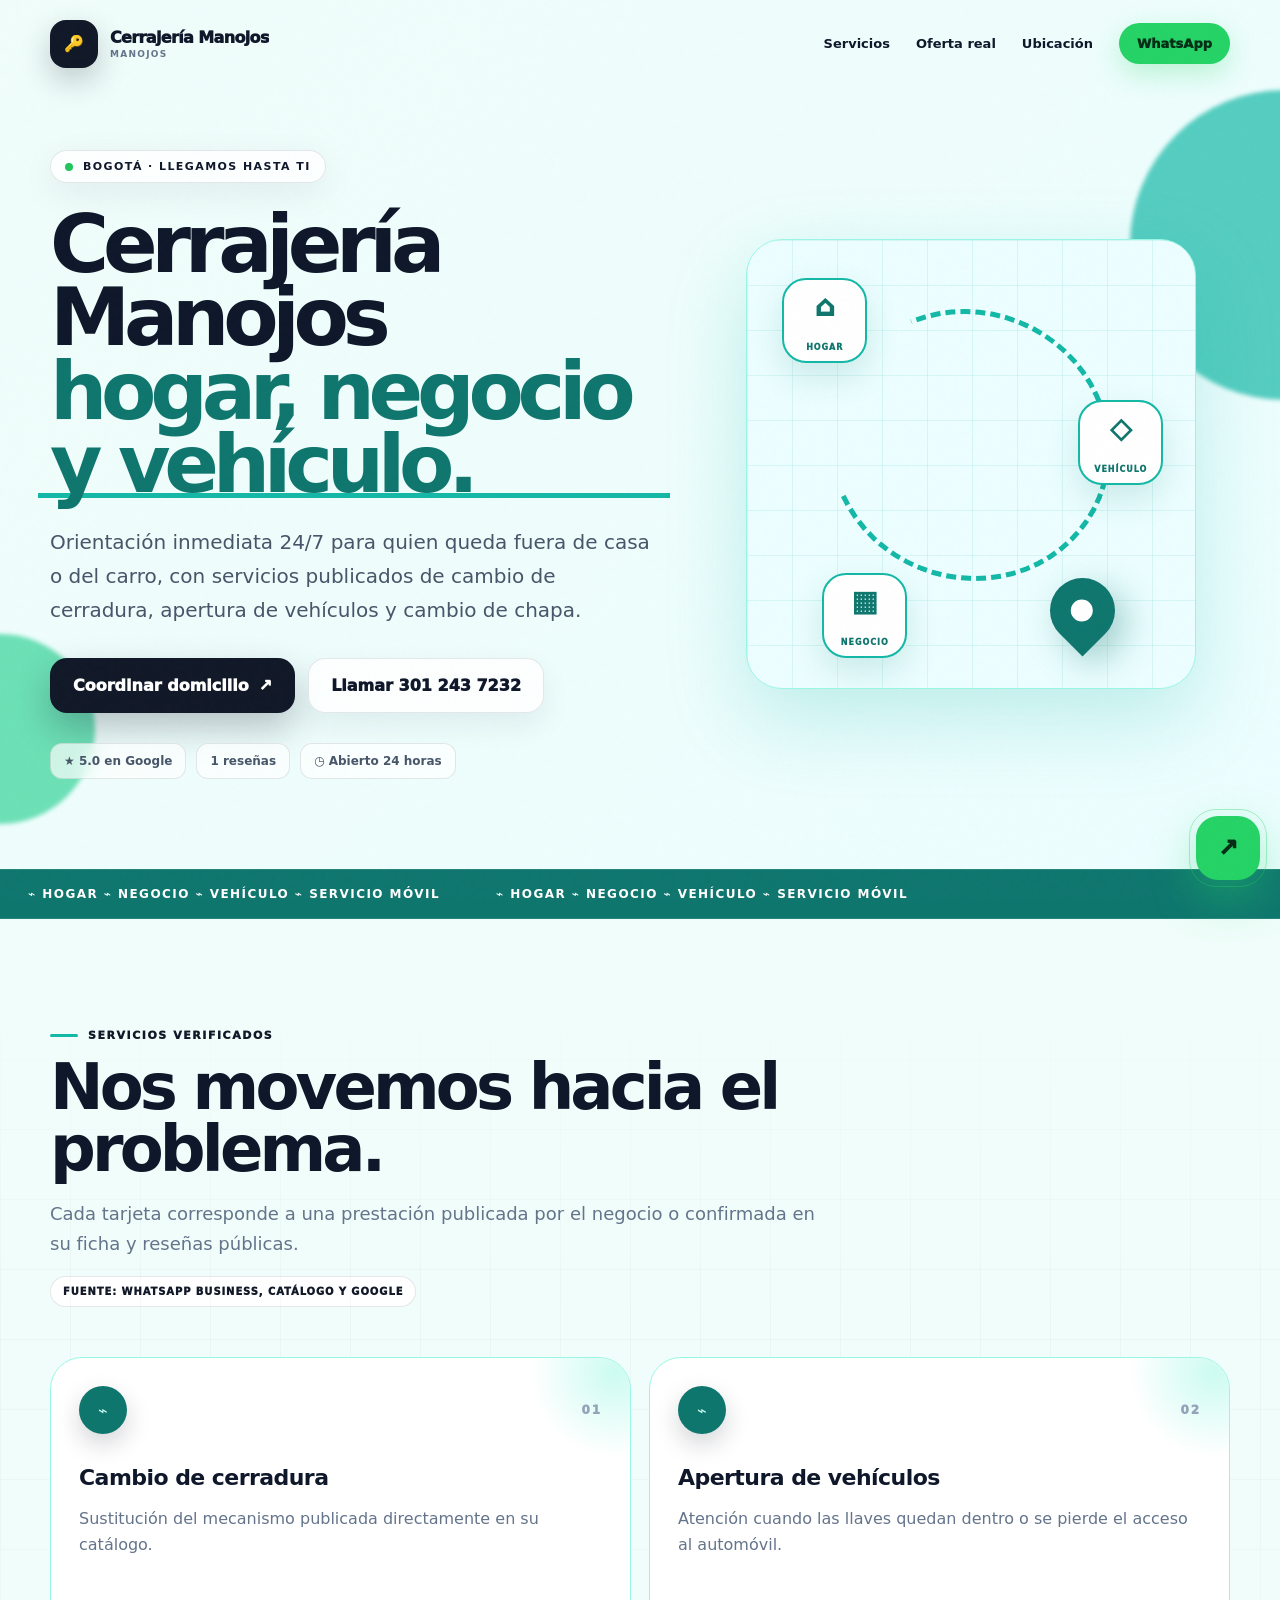
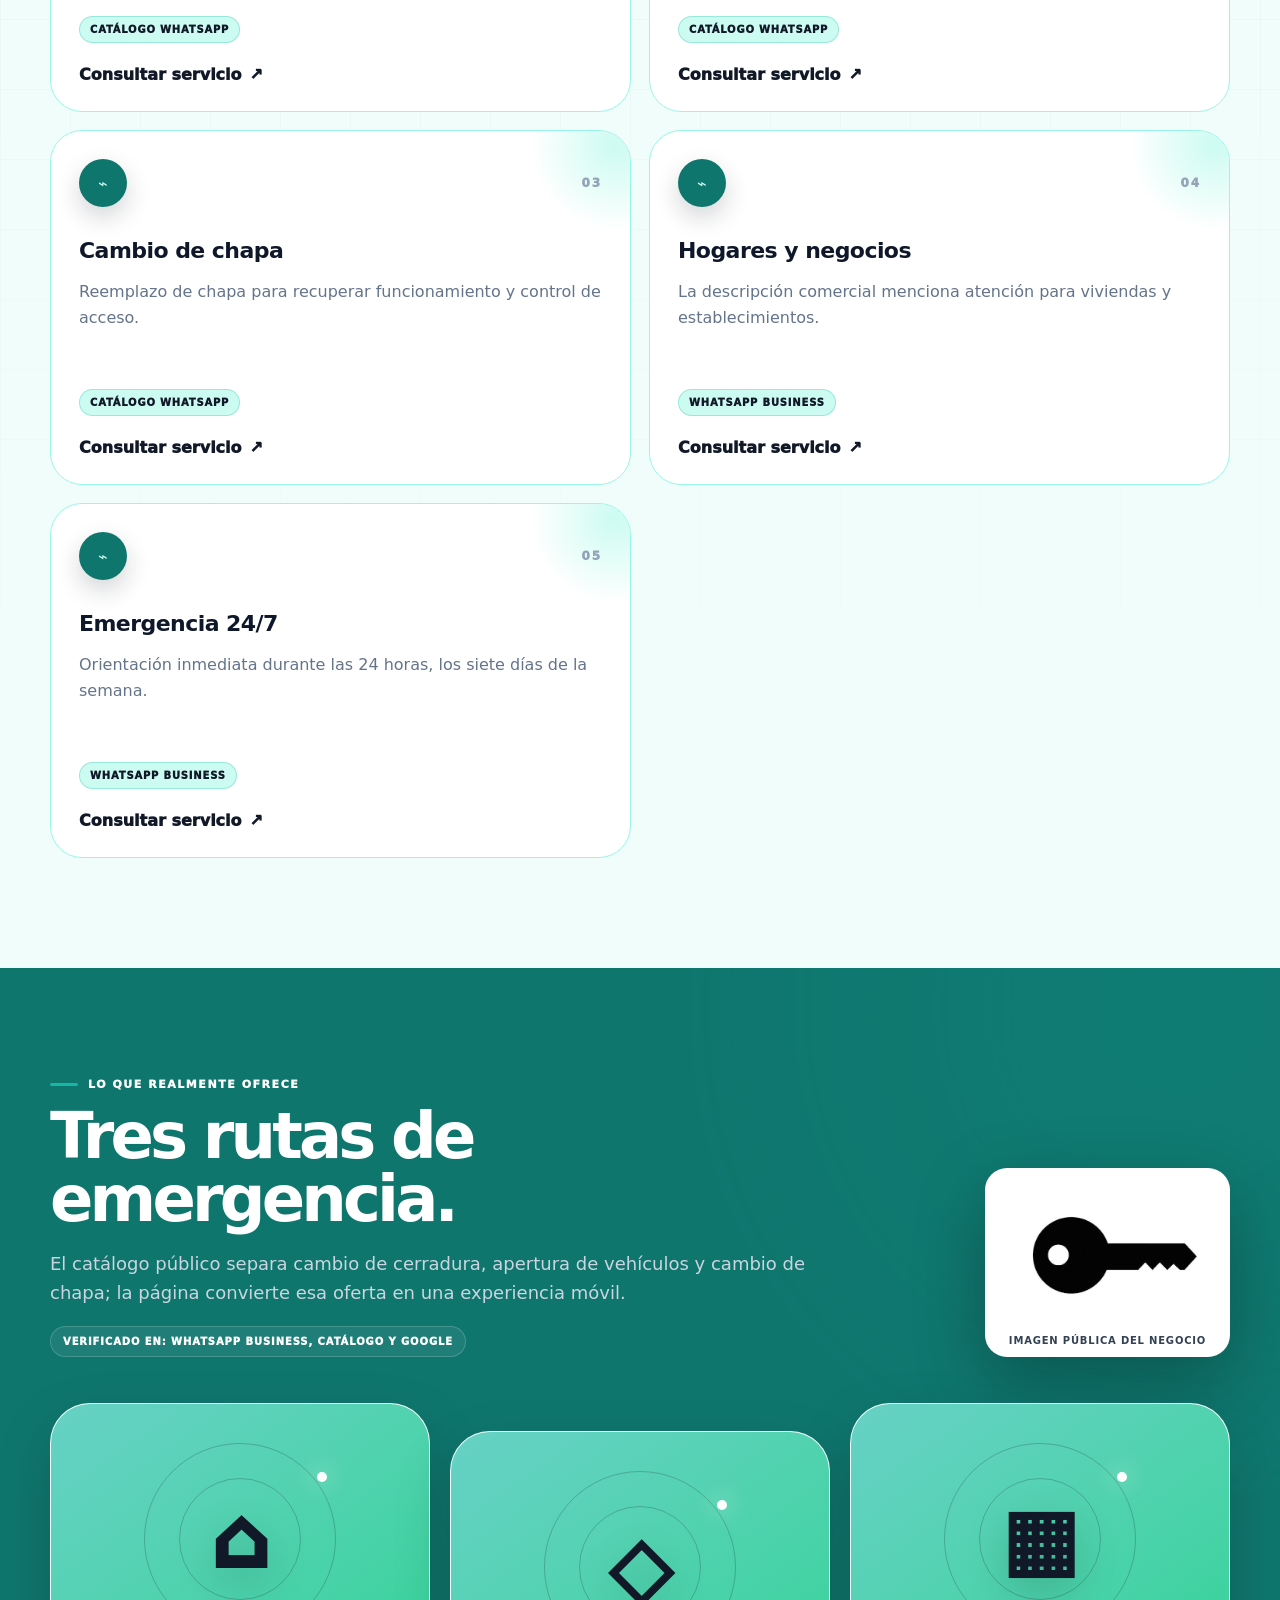
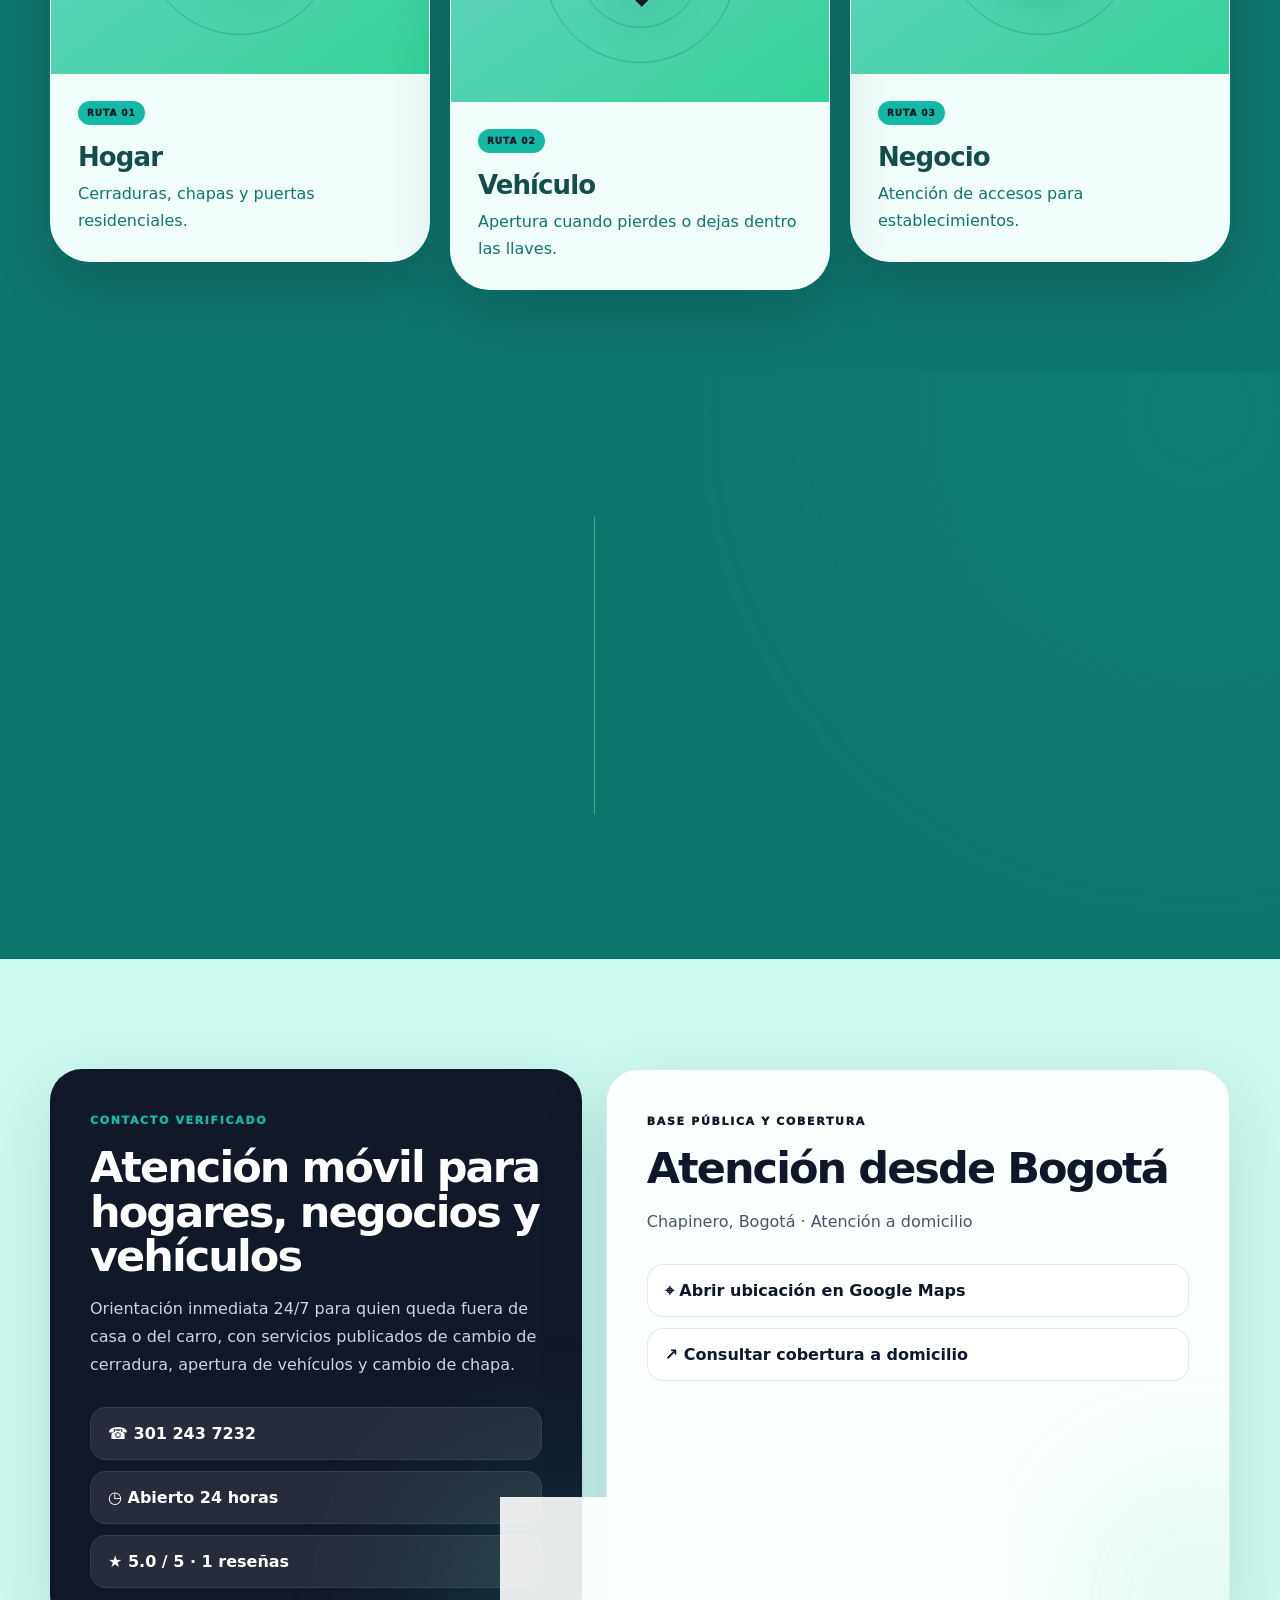
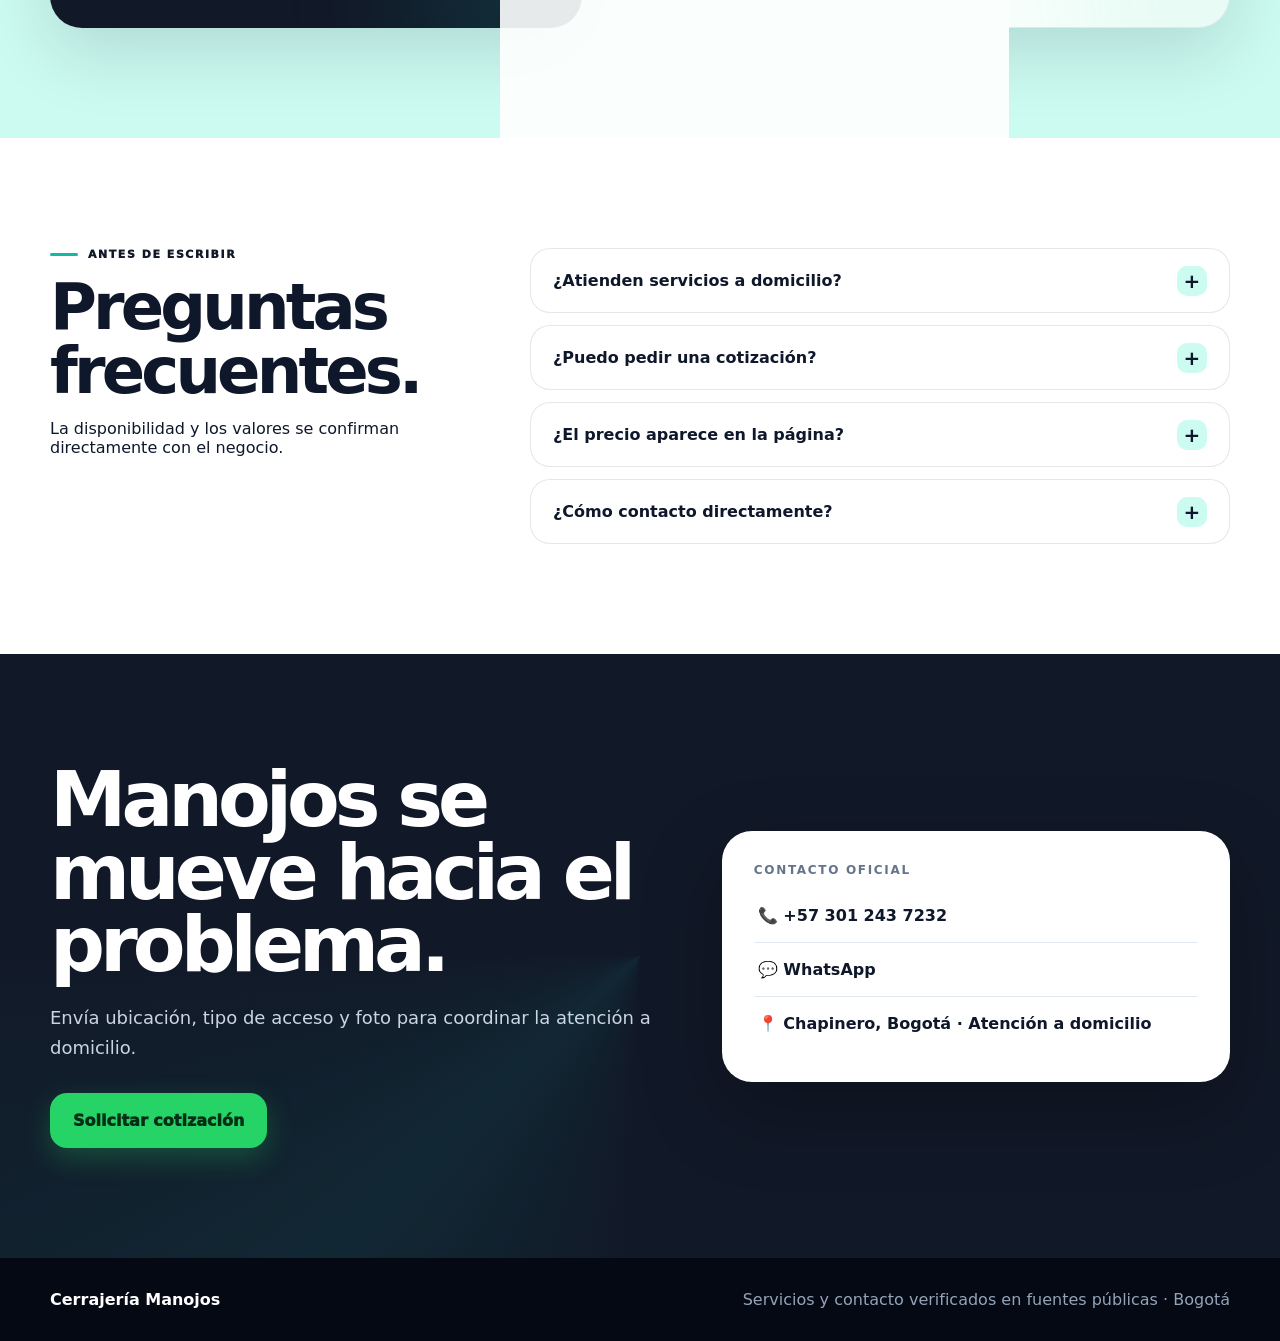
==== commit b24aa4f4: "Personalizar servicios reales y oferta" ====
--- a/index.html
+++ b/index.html
@@ -1,11 +1,11 @@
-<!doctype html>
+﻿<!doctype html>
 <html lang="es">
 <head>
 <meta charset="utf-8"><meta name="viewport" content="width=device-width,initial-scale=1,viewport-fit=cover">
-<title>Cerrajer&#237;a Manojos | Cerrajería en Bogotá</title>
-<meta name="description" content="Cerrajer&#237;a Manojos: atención de cerrajería en Bogotá. Atenci&#243;n r&#225;pida para hogares, negocios y veh&#237;culos. Contacto directo por WhatsApp.">
-<meta name="theme-color" content="#111827"><meta name="robots" content="index,follow"><meta property="og:type" content="website"><meta property="og:locale" content="es_CO"><meta property="og:title" content="Cerrajer&#237;a Manojos"><meta property="og:description" content="Atenci&#243;n r&#225;pida para hogares, negocios y veh&#237;culos">
-<script type="application/ld+json">{"@type":"Locksmith","aggregateRating":{"reviewCount":"1","ratingValue":"5.0","@type":"AggregateRating"},"name":"Cerrajería Manojos","areaServed":"Bogotá, Colombia","telephone":"+57 301 243 7232","@context":"https://schema.org","openingHours":"Abierto 24 horas","address":"Bogotá · Atención a domicilio"}</script>
+<title>Cerrajer&#237;a Manojos | Servicios en Bogot&#225;</title>
+<meta name="description" content="Cerrajer&#237;a Manojos: Orientaci&#243;n inmediata 24/7 para quien queda fuera de casa o del carro, con servicios publicados de cambio de cerradura, apertura de veh&#237;culos y cambio de chapa. Contacto directo por WhatsApp.">
+<meta name="theme-color" content="#111827"><meta name="robots" content="index,follow"><meta property="og:type" content="website"><meta property="og:locale" content="es_CO"><meta property="og:title" content="Cerrajer&#237;a Manojos"><meta property="og:description" content="Orientaci&#243;n inmediata 24/7 para quien queda fuera de casa o del carro, con servicios publicados de cambio de cerradura, apertura de veh&#237;culos y cambio de chapa.">
+<script type="application/ld+json">{"@type":"Locksmith","aggregateRating":{"reviewCount":"1","ratingValue":"5.0","@type":"AggregateRating"},"name":"Cerrajería Manojos","areaServed":"Bogotá, Colombia","telephone":"+57 301 243 7232","@context":"https://schema.org","openingHours":"Abierto 24 horas","address":"Chapinero, Bogotá · Atención a domicilio"}</script>
 <script>document.documentElement.classList.add('js')</script>
 <style>
 :root{--primary:#14b8a6;--ink:#111827;--soft:#ccfbf1;--accent2:#34d399;--paper:#fff;--text:#0f172a;--muted:#64748b;--line:rgba(15,23,42,.1);--shadow:0 24px 70px rgba(15,23,42,.14)}*{box-sizing:border-box}html{scroll-behavior:smooth;scroll-padding-top:90px}body{margin:0;font-family:Inter,ui-sans-serif,system-ui,-apple-system,"Segoe UI",sans-serif;color:var(--text);background:#fff;overflow-x:hidden}body:before{content:"";position:fixed;inset:0;pointer-events:none;z-index:100;opacity:.025;background-image:url("data:image/svg+xml,%3Csvg viewBox='0 0 180 180' xmlns='http://www.w3.org/2000/svg'%3E%3Cfilter id='n'%3E%3CfeTurbulence type='fractalNoise' baseFrequency='.9' numOctaves='3' stitchTiles='stitch'/%3E%3C/filter%3E%3Crect width='100%25' height='100%25' filter='url(%23n)' opacity='.7'/%3E%3C/svg%3E")}::selection{background:var(--primary);color:var(--ink)}a{text-decoration:none;color:inherit}button,a{-webkit-tap-highlight-color:transparent}.wrap{width:min(1180px,calc(100% - 40px));margin:auto}.progress{position:fixed;left:0;top:0;width:0;height:3px;background:linear-gradient(90deg,var(--primary),var(--accent2));z-index:80;box-shadow:0 0 18px var(--primary)}.nav{position:fixed;top:3px;left:0;right:0;z-index:70;transition:.35s}.nav .wrap{height:82px;display:flex;align-items:center;justify-content:space-between;border-bottom:1px solid transparent;transition:.35s}.nav.scrolled .wrap{height:68px;padding:0 16px;width:min(1150px,calc(100% - 24px));border:1px solid var(--line);border-radius:20px;background:rgba(255,255,255,.82);backdrop-filter:blur(22px) saturate(150%);box-shadow:0 14px 45px rgba(15,23,42,.1)}.brand{display:flex;align-items:center;gap:12px;font-weight:950;letter-spacing:-.04em;min-width:0}.logo{width:48px;height:48px;flex:0 0 auto;border-radius:16px;background:var(--ink);color:var(--primary);display:grid;place-items:center;box-shadow:0 12px 30px rgba(15,23,42,.22);position:relative;overflow:hidden}.logo:before{content:"";position:absolute;width:75px;height:14px;background:rgba(255,255,255,.32);transform:rotate(-45deg) translateY(-60px);animation:logoShine 5s ease-in-out infinite}.logo svg{width:25px;position:relative}.brand-name{white-space:nowrap;overflow:hidden;text-overflow:ellipsis}.brand small{display:block;font-weight:800;color:var(--muted);letter-spacing:.14em;font-size:9px;margin-top:2px}.navlinks{display:flex;align-items:center;gap:26px;font-weight:800;font-size:13px}.navlinks>a:not(.wa){position:relative}.navlinks>a:not(.wa):after{content:"";position:absolute;left:0;right:100%;bottom:-7px;height:2px;background:var(--primary);transition:.25s}.navlinks>a:not(.wa):hover:after{right:0}.wa{display:inline-flex;align-items:center;gap:9px;background:#25d366;color:#052e16;padding:13px 18px;border-radius:999px;font-weight:950;box-shadow:0 10px 28px rgba(37,211,102,.26);transition:.28s}.wa:hover{transform:translateY(-3px);box-shadow:0 16px 38px rgba(37,211,102,.35)}.hero{min-height:840px;display:grid;align-items:center;position:relative;padding:150px 0 90px;background:radial-gradient(circle at 78% 35%,var(--soft),transparent 34%),linear-gradient(145deg,#fff 35%,color-mix(in srgb,var(--soft) 65%,#fff));isolation:isolate}.hero-grid{position:relative;z-index:2;display:grid;grid-template-columns:1.08fr .92fr;gap:55px;align-items:center}.hero-copy{max-width:710px}.eyebrow{display:inline-flex;align-items:center;gap:10px;padding:9px 14px;background:rgba(255,255,255,.82);border:1px solid var(--line);border-radius:999px;font-weight:900;font-size:11px;letter-spacing:.13em;text-transform:uppercase;box-shadow:0 10px 35px rgba(15,23,42,.07);backdrop-filter:blur(12px)}.live-dot{width:8px;height:8px;background:#22c55e;border-radius:50%;box-shadow:0 0 0 0 rgba(34,197,94,.5);animation:livePulse 2s infinite}.hero h1{font-size:clamp(55px,7vw,94px);line-height:.91;letter-spacing:-.078em;margin:25px 0 23px;max-width:850px}.hero h1 .accent{display:inline-block;position:relative;color:var(--ink);z-index:0}.hero h1 .accent:before{content:"";position:absolute;left:-2%;right:-2%;bottom:.04em;height:.28em;background:var(--primary);z-index:-1;transform:scaleX(0);transform-origin:left;animation:underlineIn 1s .65s cubic-bezier(.22,1,.36,1) forwards}.hero p{font-size:clamp(17px,2vw,20px);line-height:1.7;color:#475569;max-width:650px}.actions{display:flex;gap:13px;flex-wrap:wrap;margin-top:31px}.btn{display:inline-flex;align-items:center;justify-content:center;gap:10px;padding:17px 22px;border-radius:17px;font-weight:950;border:1px solid transparent;transition:transform .28s,box-shadow .28s,background .28s;position:relative;overflow:hidden}.btn:before{content:"";position:absolute;inset:0;background:linear-gradient(115deg,transparent 25%,rgba(255,255,255,.3),transparent 75%);transform:translateX(-130%);transition:.7s}.btn:hover:before{transform:translateX(130%)}.btn:hover{transform:translateY(-4px)}.btn-primary{background:var(--ink);color:#fff;box-shadow:0 16px 35px color-mix(in srgb,var(--ink) 25%,transparent)}.btn-light{background:rgba(255,255,255,.84);border-color:var(--line);box-shadow:0 12px 30px rgba(15,23,42,.07);backdrop-filter:blur(10px)}.trust{display:flex;gap:10px;flex-wrap:wrap;margin-top:30px}.trust span{padding:10px 13px;border:1px solid var(--line);border-radius:12px;background:rgba(255,255,255,.68);font-size:12px;font-weight:850;color:#475569;backdrop-filter:blur(9px)}.visual{position:relative;min-height:520px;display:grid;place-items:center;perspective:1000px}.security-stage{position:relative;width:min(470px,100%);aspect-ratio:1;display:grid;place-items:center;animation:stageFloat 6s ease-in-out infinite}.orbit{position:absolute;border:1px solid color-mix(in srgb,var(--ink) 18%,transparent);border-radius:50%;animation:spin 18s linear infinite}.orbit.one{inset:3%}.orbit.two{inset:15%;animation-direction:reverse;animation-duration:12s;border-style:dashed}.orbit:before,.orbit:after{content:"";position:absolute;width:13px;height:13px;border-radius:50%;background:var(--primary);box-shadow:0 0 20px var(--primary)}.orbit:before{top:10%;left:16%}.orbit:after{right:3%;bottom:35%;background:var(--accent2);box-shadow:0 0 20px var(--accent2)}.vault{width:58%;aspect-ratio:1;border-radius:38% 62% 58% 42%/45% 38% 62% 55%;background:linear-gradient(145deg,color-mix(in srgb,var(--ink) 88%,#fff),var(--ink));display:grid;place-items:center;box-shadow:0 35px 90px color-mix(in srgb,var(--ink) 30%,transparent),inset 0 1px rgba(255,255,255,.25);animation:morph 9s ease-in-out infinite;position:relative}.vault:before{content:"";position:absolute;inset:12%;border:1px solid rgba(255,255,255,.18);border-radius:50%}.keyhole{width:72px;height:105px;position:relative;filter:drop-shadow(0 14px 20px rgba(0,0,0,.3))}.keyhole:before{content:"";position:absolute;width:67px;height:67px;border-radius:50%;background:var(--primary);left:2px;top:0}.keyhole:after{content:"";position:absolute;width:31px;height:58px;background:var(--primary);clip-path:polygon(35% 0,65% 0,100% 100%,0 100%);left:20px;top:48px}.float-card{position:absolute;background:rgba(255,255,255,.88);border:1px solid rgba(255,255,255,.7);backdrop-filter:blur(16px);padding:16px 18px;border-radius:19px;box-shadow:var(--shadow);font-weight:900;animation:cardFloat 5s ease-in-out infinite}.float-card small{display:block;font-size:10px;color:var(--muted);letter-spacing:.09em;text-transform:uppercase;margin-bottom:4px}.float-card strong{font-size:21px}.rating-card{right:-3%;bottom:12%}.phone-card{left:-4%;top:15%;animation-delay:-2s}.phone-card strong{font-size:15px}.hero-blob{position:absolute;border-radius:50%;filter:blur(2px);opacity:.7;z-index:-1}.blob-a{width:310px;height:310px;background:var(--primary);right:-160px;top:90px;animation:blobMove 10s ease-in-out infinite}.blob-b{width:190px;height:190px;background:var(--accent2);left:-95px;bottom:45px;animation:blobMove 8s -3s ease-in-out infinite}.ticker{background:var(--ink);color:#fff;overflow:hidden;border-top:1px solid rgba(255,255,255,.1);border-bottom:1px solid rgba(255,255,255,.1)}.ticker-track{display:flex;width:max-content;animation:ticker 25s linear infinite}.ticker-track span{display:flex;align-items:center;gap:18px;padding:17px 28px;font-size:12px;font-weight:900;letter-spacing:.12em;text-transform:uppercase;white-space:nowrap}.ticker-track b{color:var(--primary);font-size:18px}section{padding:110px 0}.section-head{max-width:780px;margin-bottom:50px}.kicker{display:flex;align-items:center;gap:10px;font-weight:950;color:var(--ink);letter-spacing:.14em;text-transform:uppercase;font-size:11px}.kicker:before{content:"";width:28px;height:3px;background:var(--primary);border-radius:2px}.section-head h2{font-size:clamp(39px,5vw,66px);line-height:.98;letter-spacing:-.06em;margin:14px 0 16px}.section-head p{color:var(--muted);font-size:18px;line-height:1.65}.services{background:linear-gradient(180deg,#fff,#f8fafc);position:relative}.services:before{content:"";position:absolute;inset:0;background-image:linear-gradient(var(--line) 1px,transparent 1px),linear-gradient(90deg,var(--line) 1px,transparent 1px);background-size:70px 70px;mask-image:linear-gradient(to bottom,transparent,black 25%,transparent);opacity:.28;pointer-events:none}.grid{position:relative;display:grid;grid-template-columns:repeat(3,1fr);gap:18px}.service-card{min-height:285px;padding:28px;border:1px solid var(--line);border-radius:26px;background:rgba(255,255,255,.92);transition:transform .18s ease,box-shadow .3s,border-color .3s;transform-style:preserve-3d;position:relative;overflow:hidden}.service-card:before{content:"";position:absolute;width:170px;height:170px;border-radius:50%;background:radial-gradient(circle,var(--soft),transparent 70%);right:-70px;top:-70px;transition:.4s}.service-card:hover{box-shadow:0 24px 65px rgba(15,23,42,.13);border-color:color-mix(in srgb,var(--primary) 70%,#fff)}.service-top{display:flex;align-items:center;justify-content:space-between;position:relative}.service-icon{display:grid;place-items:center;width:48px;height:48px;border-radius:15px;background:var(--ink);color:var(--primary);box-shadow:0 10px 25px color-mix(in srgb,var(--ink) 18%,transparent)}.service-number{font-size:12px;font-weight:950;color:#94a3b8;letter-spacing:.16em}.service-card h3{font-size:22px;margin:31px 0 10px;letter-spacing:-.025em;position:relative}.service-card p{color:var(--muted);line-height:1.6;margin-bottom:24px;position:relative}.service-card a{font-weight:950;color:var(--ink);display:inline-flex;gap:8px;align-items:center;position:absolute;bottom:27px}.service-card a span{transition:.25s}.service-card a:hover span{transform:translate(3px,-3px)}.process{background:var(--ink);color:#fff;position:relative;overflow:hidden}.process:before{content:"";position:absolute;width:600px;height:600px;border-radius:50%;background:var(--primary);filter:blur(140px);opacity:.13;right:-220px;top:-260px}.process .section-head p{color:#cbd5e1}.process .kicker{color:#fff}.steps{display:grid;grid-template-columns:repeat(3,1fr);position:relative;gap:22px}.steps:before{content:"";position:absolute;left:16%;right:16%;top:39px;height:1px;background:linear-gradient(90deg,var(--primary),var(--accent2),var(--primary));opacity:.7}.step{position:relative;padding:0 22px 26px;text-align:center}.step-number{width:78px;height:78px;margin:0 auto 23px;border-radius:24px;background:color-mix(in srgb,var(--ink) 78%,#fff);border:1px solid rgba(255,255,255,.16);display:grid;place-items:center;color:var(--primary);font-size:23px;font-weight:950;position:relative;z-index:2;box-shadow:0 18px 45px rgba(0,0,0,.2);transition:.3s}.step:hover .step-number{transform:translateY(-6px) rotate(4deg);background:var(--primary);color:var(--ink)}.step h3{font-size:23px;margin:0 0 10px}.step p{color:#94a3b8;line-height:1.6;margin:0}.location{background:linear-gradient(140deg,var(--soft),#fff 48%)}.about-grid{display:grid;grid-template-columns:.92fr 1.08fr;gap:24px}.panel{border-radius:32px;padding:40px;background:var(--ink);color:#fff;position:relative;overflow:hidden;min-height:450px;box-shadow:var(--shadow)}.panel:after{content:"";position:absolute;width:240px;height:240px;border-radius:50%;background:var(--primary);filter:blur(80px);opacity:.2;right:-90px;bottom:-90px}.panel.light{background:rgba(255,255,255,.9);color:var(--text);border:1px solid var(--line);backdrop-filter:blur(14px)}.panel.light:after{background:var(--accent2);opacity:.13}.panel-label{font-size:11px;font-weight:950;letter-spacing:.15em;text-transform:uppercase;color:var(--primary)}.panel.light .panel-label{color:var(--ink)}.panel h3{font-size:clamp(30px,4vw,43px);line-height:1.03;letter-spacing:-.045em;margin:17px 0}.panel p{line-height:1.75;color:#cbd5e1;position:relative;z-index:1}.panel.light p{color:#475569}.facts{display:grid;gap:11px;margin-top:28px;position:relative;z-index:1}.fact{padding:16px 17px;background:rgba(255,255,255,.09);border:1px solid rgba(255,255,255,.08);border-radius:16px;font-weight:800;display:flex;align-items:center;gap:11px;transition:.25s}.fact:hover{transform:translateX(5px);background:rgba(255,255,255,.14)}.panel.light .fact{background:#fff;border-color:var(--line)}.panel.light .fact:hover{border-color:var(--primary)}.faq-grid{display:grid;grid-template-columns:.75fr 1.25fr;gap:60px;align-items:start}.faq-title{position:sticky;top:120px}.faq-title h2{font-size:clamp(38px,5vw,64px);line-height:1;letter-spacing:-.06em;margin:14px 0}.faq-list{display:grid;gap:12px}.faq-list details{border:1px solid var(--line);border-radius:20px;background:#fff;padding:0 22px;transition:.3s}.faq-list details[open]{border-color:var(--primary);box-shadow:0 18px 45px rgba(15,23,42,.08)}.faq-list summary{padding:22px 38px 22px 0;font-weight:900;cursor:pointer;list-style:none;position:relative}.faq-list summary::-webkit-details-marker{display:none}.faq-list summary:after{content:"+";position:absolute;right:0;top:17px;width:30px;height:30px;border-radius:10px;background:var(--soft);display:grid;place-items:center;font-size:20px;transition:.3s}.faq-list details[open] summary:after{transform:rotate(45deg);background:var(--primary)}.faq-list p{color:var(--muted);line-height:1.65;margin:0;padding:0 0 22px}.contact{background:var(--ink);color:#fff;position:relative;overflow:hidden}.contact:before{content:"";position:absolute;inset:-50%;background:conic-gradient(from 180deg,transparent,var(--primary),transparent 26%);opacity:.1;animation:spin 18s linear infinite}.contact-box{position:relative;display:grid;grid-template-columns:1.12fr .88fr;gap:25px;align-items:center}.contact h2{font-size:clamp(44px,6vw,78px);line-height:.94;letter-spacing:-.065em;margin:0 0 22px}.contact p{color:#cbd5e1;font-size:18px;line-height:1.65}.contact-card{background:#fff;color:var(--text);border-radius:30px;padding:32px;box-shadow:0 28px 80px rgba(0,0,0,.25)}.contact-card>strong{display:block;font-size:12px;letter-spacing:.14em;text-transform:uppercase;color:var(--muted);margin-bottom:12px}.contact-card a{display:flex;align-items:center;gap:10px;padding:17px 4px;border-bottom:1px solid #e2e8f0;font-weight:850;transition:.25s}.contact-card a:hover{padding-left:10px;color:var(--ink)}.contact-card a:last-child{border:0}.footer{padding:32px 0;background:#050914;color:#94a3b8}.footer .wrap{display:flex;justify-content:space-between;gap:20px;align-items:center}.footer strong{color:#fff}.float-wa{position:fixed;right:20px;bottom:20px;width:64px;height:64px;background:#25d366;color:#052e16;border-radius:22px;display:grid;place-items:center;font-size:24px;font-weight:950;z-index:60;box-shadow:0 17px 45px rgba(37,211,102,.4);animation:waPulse 2.4s infinite;transition:.3s}.float-wa:hover{transform:translateY(-6px) rotate(-4deg)}.float-wa:before{content:"";position:absolute;inset:-7px;border:1px solid rgba(37,211,102,.35);border-radius:27px;animation:ringPulse 2.4s infinite}.cursor-glow{position:fixed;width:340px;height:340px;border-radius:50%;background:radial-gradient(circle,color-mix(in srgb,var(--primary) 15%,transparent),transparent 67%);transform:translate(-50%,-50%);pointer-events:none;z-index:0;opacity:0;transition:opacity .3s}.js .reveal{opacity:0;transform:translateY(36px) scale(.98);transition:opacity .8s cubic-bezier(.22,1,.36,1),transform .8s cubic-bezier(.22,1,.36,1);transition-delay:var(--delay,0ms)}.js .reveal.show{opacity:1;transform:none}.loader{position:fixed;inset:0;background:var(--ink);z-index:200;display:grid;place-items:center;transition:opacity .55s,visibility .55s}.loader-mark{width:70px;height:70px;border-radius:24px;border:2px solid rgba(255,255,255,.15);border-top-color:var(--primary);display:grid;place-items:center;color:var(--primary);font-weight:950;animation:spin 1s linear infinite}.loader-mark span{animation:spin 1s linear infinite reverse}.ready .loader{opacity:0;visibility:hidden}.theme-1 .vault{border-radius:50% 32% 50% 34%}.theme-2 .vault{transform:rotate(4deg)}@keyframes logoShine{0%,60%{transform:rotate(-45deg) translateY(-65px)}85%,100%{transform:rotate(-45deg) translateY(65px)}}@keyframes livePulse{70%{box-shadow:0 0 0 8px rgba(34,197,94,0)}}@keyframes underlineIn{to{transform:scaleX(1)}}@keyframes stageFloat{50%{transform:translateY(-12px)}}@keyframes cardFloat{50%{transform:translateY(-9px) rotate(1deg)}}@keyframes spin{to{transform:rotate(360deg)}}@keyframes morph{50%{border-radius:58% 42% 35% 65%/58% 62% 38% 42%;transform:rotate(-3deg)}}@keyframes blobMove{50%{transform:translate(25px,-20px) scale(1.08)}}@keyframes ticker{to{transform:translateX(-50%)}}@keyframes waPulse{50%{box-shadow:0 17px 60px rgba(37,211,102,.62)}}@keyframes ringPulse{50%{transform:scale(1.12);opacity:0}}@media(max-width:900px){.navlinks>a:not(.wa){display:none}.hero{min-height:auto;padding:135px 0 75px}.hero-grid,.about-grid,.contact-box,.faq-grid{grid-template-columns:1fr}.visual{min-height:440px}.grid{grid-template-columns:repeat(2,1fr)}.steps{grid-template-columns:1fr}.steps:before{display:none}.step{text-align:left;display:grid;grid-template-columns:78px 1fr;column-gap:20px}.step-number{grid-row:1/3;margin:0}.faq-title{position:static}.faq-grid{gap:30px}.panel{min-height:auto}.footer .wrap{align-items:flex-start;flex-direction:column}}@media(max-width:600px){.wrap{width:min(100% - 24px,1180px)}.nav .wrap{height:72px}.nav.scrolled .wrap{width:calc(100% - 14px);padding:0 11px}.logo{width:43px;height:43px;border-radius:14px}.brand-name{max-width:140px}.nav .wa{padding:11px 13px;font-size:12px}.hero{padding-top:115px}.hero h1{font-size:49px}.hero p{font-size:16px}.actions .btn{width:100%}.trust span{flex:1 1 45%;text-align:center}.visual{min-height:360px}.security-stage{width:330px}.float-card{padding:12px 14px}.rating-card{right:1%}.phone-card{left:1%}.grid{grid-template-columns:1fr}.service-card{min-height:270px}.steps{gap:30px}.step{grid-template-columns:60px 1fr;padding:0}.step-number{width:60px;height:60px;border-radius:18px}.panel{padding:29px;border-radius:26px}section{padding:82px 0}.contact-card{padding:24px}.float-wa{width:58px;height:58px;border-radius:19px;right:14px;bottom:14px}.cursor-glow{display:none}}@media(prefers-reduced-motion:reduce){*,*:before,*:after{animation-duration:.01ms!important;animation-iteration-count:1!important;scroll-behavior:auto!important}.js .reveal{opacity:1;transform:none}.cursor-glow{display:none}}
@@ -45,26 +45,36 @@
 html,body{overflow-x:hidden}.hero{overflow:hidden}
 .theme-1 .hero .btn-light,.theme-2 .hero .btn-light,.theme-3 .hero .btn-light,.theme-9 .hero .btn-light{color:#0f172a}
 @media(min-width:901px){.theme-2 .hero-grid{grid-template-columns:1fr 1fr;text-align:left}.theme-2 .hero-copy{margin:0;order:1}.theme-2 .visual{grid-row:auto;order:2;min-height:520px}.theme-2 .hero p{margin-inline:0}.theme-2 .actions,.theme-2 .trust{justify-content:flex-start}}
+/* oferta real y evidencia visual */
+.service-card{min-height:355px}.service-proof{position:absolute;left:28px;bottom:68px;display:inline-flex;align-items:center;padding:7px 10px;border-radius:999px;background:var(--soft);color:var(--ink);font-size:10px;font-weight:950;letter-spacing:.08em;text-transform:uppercase;border:1px solid color-mix(in srgb,var(--primary) 28%,transparent)}.showcase{background:var(--ink);color:#fff;position:relative;overflow:hidden}.showcase:before{content:"";position:absolute;width:560px;height:560px;border-radius:50%;background:var(--primary);filter:blur(150px);opacity:.13;right:-180px;top:-240px}.showcase-head{position:relative;display:flex;align-items:flex-end;justify-content:space-between;gap:48px;margin-bottom:46px}.showcase-head-copy{max-width:780px}.showcase .kicker{color:#fff}.showcase h2{font-size:clamp(39px,5vw,66px);line-height:.98;letter-spacing:-.06em;margin:14px 0 16px}.showcase-head p{color:#cbd5e1;font-size:18px;line-height:1.65}.source-pill{display:inline-flex;align-items:center;gap:8px;padding:9px 12px;border:1px solid rgba(255,255,255,.17);border-radius:999px;background:rgba(255,255,255,.07);font-size:10px;font-weight:950;letter-spacing:.09em;text-transform:uppercase;color:#fff}.profile-proof{width:245px;flex:0 0 245px;margin:0;padding:9px;background:#fff;border-radius:22px;transform:rotate(2deg);box-shadow:0 24px 70px rgba(0,0,0,.28)}.profile-proof img{display:block;width:100%;height:150px;object-fit:cover;border-radius:15px}.profile-proof figcaption{color:#334155;font-size:10px;font-weight:900;text-align:center;padding:8px 4px 2px;text-transform:uppercase;letter-spacing:.08em}.showcase-grid{position:relative;display:grid;grid-template-columns:repeat(3,1fr);gap:20px}.showcase-card{min-width:0;overflow:hidden;border:1px solid rgba(255,255,255,.13);border-radius:28px;background:rgba(255,255,255,.07);box-shadow:0 24px 60px rgba(0,0,0,.16);transition:transform .35s,box-shadow .35s}.showcase-card:hover{transform:translateY(-9px);box-shadow:0 34px 80px rgba(0,0,0,.28)}.showcase-media{height:270px;overflow:hidden;background:linear-gradient(145deg,color-mix(in srgb,var(--primary) 65%,#fff),var(--accent2));position:relative}.showcase-media img{width:100%;height:100%;display:block;object-fit:cover;transition:transform .7s cubic-bezier(.22,1,.36,1)}.showcase-card:hover .showcase-media img{transform:scale(1.06)}.showcase-graphic{display:grid;place-items:center;font-size:82px;font-weight:950;color:var(--ink);isolation:isolate}.showcase-graphic:before,.showcase-graphic:after{content:"";position:absolute;border:1px solid color-mix(in srgb,var(--ink) 22%,transparent);border-radius:50%;animation:spin 16s linear infinite}.showcase-graphic:before{width:190px;height:190px}.showcase-graphic:after{width:120px;height:120px;animation-direction:reverse;animation-duration:9s}.showcase-graphic span{position:relative;z-index:2;filter:drop-shadow(0 15px 20px rgba(0,0,0,.16))}.showcase-graphic i{position:absolute;width:10px;height:10px;border-radius:50%;background:#fff;box-shadow:0 0 24px #fff;top:25%;right:27%}.showcase-copy{padding:27px}.showcase-tag{display:inline-flex;padding:7px 9px;border-radius:999px;background:var(--primary);color:var(--ink);font-size:9px;font-weight:950;letter-spacing:.1em;text-transform:uppercase}.showcase-copy h3{font-size:26px;letter-spacing:-.035em;margin:17px 0 9px}.showcase-copy p{color:#cbd5e1;line-height:1.65;margin:0}
+/* una composición propia para cada marca */
+.theme-0 .showcase{background:#111827}.theme-0 .showcase-card{border-radius:9px;border-top:5px solid #f4c20d}.theme-0 .profile-proof{transform:rotate(-2deg);border-radius:8px}.theme-1 .showcase{background:#111a3a}.theme-1 .showcase-card{border-radius:0;clip-path:polygon(0 0,calc(100% - 24px) 0,100% 24px,100% 100%,0 100%);border-left:4px solid #f97316}.theme-1 .showcase-graphic{background-image:linear-gradient(rgba(249,115,22,.15) 1px,transparent 1px),linear-gradient(90deg,rgba(249,115,22,.15) 1px,transparent 1px);background-size:24px 24px}.theme-2 .showcase{background:#071633}.theme-2 .showcase-card{border:1px solid #d4af37;border-radius:0;outline:1px solid rgba(212,175,55,.28);outline-offset:-10px}.theme-2 .showcase h2,.theme-2 .showcase-copy h3{font-family:Georgia,"Times New Roman",serif}.theme-3 .showcase{background:#180c33}.theme-3 .showcase-card{border-radius:42px;background:linear-gradient(160deg,rgba(124,58,237,.22),rgba(255,255,255,.04))}.theme-3 .showcase-graphic{border-radius:0 0 45% 45%}.theme-4 .showcase{background:#4d3929}.theme-4 .showcase h2,.theme-4 .showcase-copy h3{font-family:Georgia,"Times New Roman",serif}.theme-4 .showcase-card{border-radius:2px;background:#f3eadb;color:#392a1f;box-shadow:11px 11px 0 #8b5e34}.theme-4 .showcase-copy p{color:#6b4f39}.theme-4 .showcase-tag{background:#8b5e34;color:#fff}.theme-5 .showcase{background:#1e3a8a}.theme-5 .showcase-card{border:3px solid #fff;border-radius:0;box-shadow:10px 10px 0 #dc2626}.theme-5 .showcase-card:nth-child(even){box-shadow:10px 10px 0 #fff}.theme-5 .showcase-copy h3{text-transform:uppercase}.theme-6 .showcase{background:#312e81}.theme-6 .showcase-card{border:3px solid #111827;border-radius:0;background:#fff1f2;color:#111827;box-shadow:12px 12px 0 #e11d48}.theme-6 .showcase-card:nth-child(2){transform:rotate(1.2deg)}.theme-6 .showcase-card:nth-child(3){transform:rotate(-1.2deg);box-shadow:12px 12px 0 #facc15}.theme-6 .showcase-copy p{color:#4b5563}.theme-6 .showcase-copy h3{text-transform:uppercase}.theme-7 .showcase{background:#102557}.theme-7 .showcase h2,.theme-7 .showcase-copy h3{font-family:Georgia,"Times New Roman",serif}.theme-7 .showcase-card{border-radius:120px 120px 24px 24px;background:#f7fee7;color:#102557}.theme-7 .showcase-media{border-radius:120px 120px 0 0}.theme-7 .showcase-copy{text-align:center}.theme-7 .showcase-copy p{color:#365314}.theme-8 .service-card{min-height:355px}.theme-8 .showcase{background:#0f766e}.theme-8 .showcase-card{border-radius:40px;background:#f0fdfa;color:#134e4a}.theme-8 .showcase-copy p{color:#0f766e}.theme-8 .showcase-card:nth-child(2){transform:translateY(28px)}.theme-9 .showcase{background:#100404}.theme-9 .showcase h2,.theme-9 .showcase-copy h3{font-family:Georgia,"Times New Roman",serif;text-transform:uppercase}.theme-9 .showcase-card{border-radius:4px;background:#200707;border-color:#6b1717}.theme-9 .showcase-media{filter:saturate(.9) contrast(1.08)}.theme-9 .source-pill{border-color:#7f1d1d;background:#2b0909}
+.theme-1 .showcase-graphic{color:#f97316}
+@media(max-width:900px){.showcase-head{align-items:flex-start;flex-direction:column}.profile-proof{width:min(300px,100%);flex-basis:auto}.showcase-grid{grid-template-columns:1fr}.showcase-card{display:grid;grid-template-columns:minmax(220px,.82fr) 1fr}.showcase-media{height:100%;min-height:280px}.theme-6 .showcase-card:nth-child(2),.theme-6 .showcase-card:nth-child(3),.theme-8 .showcase-card:nth-child(2){transform:none}}
+@media(max-width:600px){.service-card,.theme-8 .service-card{min-height:375px}.showcase-card{display:block}.showcase-media{height:250px;min-height:0}.showcase-head{gap:28px}.showcase h2{font-size:40px}.profile-proof img{height:170px}.source-pill{line-height:1.45}.theme-4 .showcase-card,.theme-5 .showcase-card,.theme-6 .showcase-card{box-shadow:7px 7px 0 color-mix(in srgb,var(--primary) 70%,#111827)}}
+@media(max-width:600px){.hero-grid,.hero-grid>*,.hero-copy,.visual{min-width:0;width:100%}.hero h1,.theme-1 .hero h1,.theme-2 .hero h1,.theme-3 .hero h1,.theme-4 .hero h1,.theme-5 .hero h1,.theme-6 .hero h1,.theme-7 .hero h1,.theme-8 .hero h1,.theme-9 .hero h1{font-size:42px;line-height:.94;max-width:100%;overflow-wrap:anywhere;word-break:normal}.hero p{width:100%;max-width:100%;overflow-wrap:anywhere}.actions{width:100%}.trust span{min-width:0;font-size:10px;line-height:1.35;white-space:normal}.brand-name{max-width:112px}.navlinks{min-width:0;margin-left:auto}.nav .wa{padding:10px 11px;font-size:10px}.theme-4 .visual,.theme-6 .visual{min-height:330px}}
 </style>
 </head>
 <body class="theme-8">
 <div class="loader" aria-hidden="true"><div class="loader-mark"><span>◆</span></div></div><div class="progress" aria-hidden="true"></div><div class="cursor-glow" aria-hidden="true"></div>
-<nav class="nav"><div class="wrap"><a class="brand" href="#inicio"><span class="logo">🔑</span><span class="brand-name">Cerrajer&#237;a Manojos<small>MANOJOS</small></span></a><div class="navlinks"><a href="#servicios">Servicios</a><a href="#ubicacion">Ubicación</a><a class="wa" href="https://wa.me/573012437232?text=Hola%2C%20vi%20la%20p%C3%A1gina%20de%20Cerrajer%C3%ADa%20Manojos%20y%20necesito%20un%20servicio%20de%20cerrajer%C3%ADa." target="_blank" rel="noopener">WhatsApp</a></div></div></nav>
+<nav class="nav"><div class="wrap"><a class="brand" href="#inicio"><span class="logo">🔑</span><span class="brand-name">Cerrajer&#237;a Manojos<small>MANOJOS</small></span></a><div class="navlinks"><a href="#servicios">Servicios</a><a href="#especialidad">Oferta real</a><a href="#ubicacion">Ubicación</a><a class="wa" href="https://wa.me/573012437232?text=Hola%2C%20vi%20la%20p%C3%A1gina%20de%20Cerrajer%C3%ADa%20Manojos%20y%20quiero%20consultar%20uno%20de%20sus%20servicios." target="_blank" rel="noopener">WhatsApp</a></div></div></nav>
 <main>
-<section class="hero" id="inicio"><div class="hero-blob blob-a" data-parallax=".06"></div><div class="hero-blob blob-b" data-parallax="-.04"></div><div class="wrap hero-grid"><div class="hero-copy reveal"><div class="eyebrow"><span class="live-dot"></span>Bogot&#225; &#183; llegamos hasta ti</div><h1>Cerrajer&#237;a Manojos<br><span class="accent">hogar, negocio y veh&#237;culo.</span></h1><p>Atenci&#243;n r&#225;pida para hogares, negocios y veh&#237;culos. Habla directamente con el negocio para consultar disponibilidad, precio y atención a domicilio.</p><div class="actions"><a class="btn btn-primary" href="https://wa.me/573012437232?text=Hola%2C%20necesito%20un%20servicio%20de%20cerrajer%C3%ADa.%20%C2%BFMe%20pueden%20ayudar%3F" target="_blank" rel="noopener">Coordinar domicilio <span>↗</span></a><a class="btn btn-light" href="tel:+573012437232">Llamar 301 243 7232</a></div><div class="trust"><span>★ 5.0 en Google</span><span>1 reseñas</span><span>◷ Abierto 24 horas</span></div></div><div class="visual reveal" style="--delay:160ms"><div class='route-map' data-parallax='-.018'><div class='route-grid'></div><div class='route-line'></div><div class='route-node node-home'>⌂<small>HOGAR</small></div><div class='route-node node-car'>◇<small>VEHÍCULO</small></div><div class='route-node node-shop'>▦<small>NEGOCIO</small></div><div class='route-pin'><i></i></div></div></div></div></section>
+<section class="hero" id="inicio"><div class="hero-blob blob-a" data-parallax=".06"></div><div class="hero-blob blob-b" data-parallax="-.04"></div><div class="wrap hero-grid"><div class="hero-copy reveal"><div class="eyebrow"><span class="live-dot"></span>Bogot&#225; &#183; llegamos hasta ti</div><h1>Cerrajer&#237;a Manojos<br><span class="accent">hogar, negocio y veh&#237;culo.</span></h1><p>Orientaci&#243;n inmediata 24/7 para quien queda fuera de casa o del carro, con servicios publicados de cambio de cerradura, apertura de veh&#237;culos y cambio de chapa.</p><div class="actions"><a class="btn btn-primary" href="https://wa.me/573012437232?text=Hola%2C%20vi%20la%20p%C3%A1gina%20de%20Cerrajer%C3%ADa%20Manojos%20y%20quiero%20consultar%20un%20servicio.%20Mi%20caso%20es%3A%20" target="_blank" rel="noopener">Coordinar domicilio <span>↗</span></a><a class="btn btn-light" href="tel:+573012437232">Llamar 301 243 7232</a></div><div class="trust"><span>★ 5.0 en Google</span><span>1 reseñas</span><span>◷ Abierto 24 horas</span></div></div><div class="visual reveal" style="--delay:160ms"><div class='route-map' data-parallax='-.018'><div class='route-grid'></div><div class='route-line'></div><div class='route-node node-home'>⌂<small>HOGAR</small></div><div class='route-node node-car'>◇<small>VEHÍCULO</small></div><div class='route-node node-shop'>▦<small>NEGOCIO</small></div><div class='route-pin'><i></i></div></div></div></div></section>
 <div class="ticker" aria-hidden="true"><div class="ticker-track"><span>⌁ HOGAR ⌁ NEGOCIO ⌁ VEH&#205;CULO ⌁ SERVICIO M&#211;VIL</span><span>⌁ HOGAR ⌁ NEGOCIO ⌁ VEH&#205;CULO ⌁ SERVICIO M&#211;VIL</span></div></div>
-<section class="services" id="servicios"><div class="wrap"><div class="section-head reveal"><div class="kicker">Servicios verificados</div><h2>Nos movemos hacia el problema.</h2><p>Opciones construidas a partir de la ficha pública y el catálogo de WhatsApp del negocio.</p></div><div class="grid"><article class='service-card reveal tilt' style='--delay:70ms'><div class='service-top'><span class='service-icon'>⌁</span><span class='service-number'>01</span></div><h3>Cambio de cerradura</h3><p>Consulta disponibilidad, cobertura y precio directamente con el negocio.</p><a href='https://wa.me/573012437232?text=Hola%2C%20necesito%20informaci%C3%B3n%20sobre%3A%20Cambio%20de%20cerradura' target='_blank' rel='noopener'>Consultar servicio <span>↗</span></a></article>
-<article class='service-card reveal tilt' style='--delay:140ms'><div class='service-top'><span class='service-icon'>⌁</span><span class='service-number'>02</span></div><h3>Apertura de veh&#237;culos</h3><p>Consulta disponibilidad, cobertura y precio directamente con el negocio.</p><a href='https://wa.me/573012437232?text=Hola%2C%20necesito%20informaci%C3%B3n%20sobre%3A%20Apertura%20de%20veh%C3%ADculos' target='_blank' rel='noopener'>Consultar servicio <span>↗</span></a></article>
-<article class='service-card reveal tilt' style='--delay:210ms'><div class='service-top'><span class='service-icon'>⌁</span><span class='service-number'>03</span></div><h3>Cambio de chapa</h3><p>Consulta disponibilidad, cobertura y precio directamente con el negocio.</p><a href='https://wa.me/573012437232?text=Hola%2C%20necesito%20informaci%C3%B3n%20sobre%3A%20Cambio%20de%20chapa' target='_blank' rel='noopener'>Consultar servicio <span>↗</span></a></article>
-<article class='service-card reveal tilt' style='--delay:280ms'><div class='service-top'><span class='service-icon'>⌁</span><span class='service-number'>04</span></div><h3>Apertura residencial</h3><p>Consulta disponibilidad, cobertura y precio directamente con el negocio.</p><a href='https://wa.me/573012437232?text=Hola%2C%20necesito%20informaci%C3%B3n%20sobre%3A%20Apertura%20residencial' target='_blank' rel='noopener'>Consultar servicio <span>↗</span></a></article>
-<article class='service-card reveal tilt' style='--delay:350ms'><div class='service-top'><span class='service-icon'>⌁</span><span class='service-number'>05</span></div><h3>Servicio para negocios</h3><p>Consulta disponibilidad, cobertura y precio directamente con el negocio.</p><a href='https://wa.me/573012437232?text=Hola%2C%20necesito%20informaci%C3%B3n%20sobre%3A%20Servicio%20para%20negocios' target='_blank' rel='noopener'>Consultar servicio <span>↗</span></a></article>
-<article class='service-card reveal tilt' style='--delay:420ms'><div class='service-top'><span class='service-icon'>⌁</span><span class='service-number'>06</span></div><h3>Emergencias a domicilio</h3><p>Consulta disponibilidad, cobertura y precio directamente con el negocio.</p><a href='https://wa.me/573012437232?text=Hola%2C%20necesito%20informaci%C3%B3n%20sobre%3A%20Emergencias%20a%20domicilio' target='_blank' rel='noopener'>Consultar servicio <span>↗</span></a></article></div></div></section>
-<section class="process"><div class="wrap"><div class="section-head reveal"><div class="kicker">Atención simple</div><h2>Comparte tu ruta y coordinamos.</h2><p>Comparte la información básica para recibir una orientación más rápida y precisa.</p></div><div class="steps"><article class="step reveal"><div class="step-number">01</div><div><h3>Describe el caso</h3><p>Indica si es apertura, cambio, reparación o refuerzo.</p></div></article><article class="step reveal" style="--delay:100ms"><div class="step-number">02</div><div><h3>Envía ubicación</h3><p>Comparte tu barrio y, si puedes, una foto de la cerradura.</p></div></article><article class="step reveal" style="--delay:200ms"><div class="step-number">03</div><div><h3>Confirma atención</h3><p>Consulta disponibilidad, alcance y precio antes del servicio.</p></div></article></div></div></section>
-<section class="location" id="ubicacion"><div class="wrap about-grid"><div class="panel reveal tilt"><span class="panel-label">Contacto verificado</span><h3>Atención cuando la necesitas</h3><p>Atenci&#243;n r&#225;pida para hogares, negocios y veh&#237;culos. Consulta por WhatsApp antes de desplazarte o solicitar un domicilio.</p><div class="facts"><a class="fact" href="tel:+573012437232">☎ 301 243 7232</a><div class="fact">◷ Abierto 24 horas</div><div class="fact">★ 5.0 / 5 · 1 reseñas</div></div></div><div class="panel light reveal tilt" style="--delay:120ms"><span class="panel-label">Ubicación y cobertura</span><h3>Encuentra atención cerca de ti</h3><p>Bogot&#225; &#183; Atenci&#243;n a domicilio</p><div class="facts"><a class="fact" href="https://www.google.com/maps/search/?api=1&query=Bogot%C3%A1%20%C2%B7%20Atenci%C3%B3n%20a%20domicilio" target="_blank" rel="noopener">⌖ Abrir ubicación en Google Maps</a><a class="fact" href="https://wa.me/573012437232?text=Hola%2C%20estoy%20en%20Bogot%C3%A1%20y%20necesito%20saber%20si%20tienen%20cobertura%20en%20mi%20zona." target="_blank" rel="noopener">↗ Consultar cobertura a domicilio</a></div></div></div></section>
+<section class="services" id="servicios"><div class="wrap"><div class="section-head reveal"><div class="kicker">Servicios verificados</div><h2>Nos movemos hacia el problema.</h2><p>Cada tarjeta corresponde a una prestación publicada por el negocio o confirmada en su ficha y reseñas públicas.</p><span class="source-pill" style="color:var(--ink);border-color:var(--line);background:#fff">Fuente: WhatsApp Business, cat&#225;logo y Google</span></div><div class="grid"><article class='service-card reveal tilt' style='--delay:70ms'><div class='service-top'><span class='service-icon'>⌁</span><span class='service-number'>01</span></div><h3>Cambio de cerradura</h3><p>Sustituci&#243;n del mecanismo publicada directamente en su cat&#225;logo.</p><span class='service-proof'>Cat&#225;logo WhatsApp</span><a href='https://wa.me/573012437232?text=Hola%2C%20necesito%20informaci%C3%B3n%20sobre%20Cambio%20de%20cerradura.%20%C2%BFMe%20pueden%20orientar%3F' target='_blank' rel='noopener'>Consultar servicio <span>↗</span></a></article>
+<article class='service-card reveal tilt' style='--delay:140ms'><div class='service-top'><span class='service-icon'>⌁</span><span class='service-number'>02</span></div><h3>Apertura de veh&#237;culos</h3><p>Atenci&#243;n cuando las llaves quedan dentro o se pierde el acceso al autom&#243;vil.</p><span class='service-proof'>Cat&#225;logo WhatsApp</span><a href='https://wa.me/573012437232?text=Hola%2C%20necesito%20informaci%C3%B3n%20sobre%20Apertura%20de%20veh%C3%ADculos.%20%C2%BFMe%20pueden%20orientar%3F' target='_blank' rel='noopener'>Consultar servicio <span>↗</span></a></article>
+<article class='service-card reveal tilt' style='--delay:210ms'><div class='service-top'><span class='service-icon'>⌁</span><span class='service-number'>03</span></div><h3>Cambio de chapa</h3><p>Reemplazo de chapa para recuperar funcionamiento y control de acceso.</p><span class='service-proof'>Cat&#225;logo WhatsApp</span><a href='https://wa.me/573012437232?text=Hola%2C%20necesito%20informaci%C3%B3n%20sobre%20Cambio%20de%20chapa.%20%C2%BFMe%20pueden%20orientar%3F' target='_blank' rel='noopener'>Consultar servicio <span>↗</span></a></article>
+<article class='service-card reveal tilt' style='--delay:280ms'><div class='service-top'><span class='service-icon'>⌁</span><span class='service-number'>04</span></div><h3>Hogares y negocios</h3><p>La descripci&#243;n comercial menciona atenci&#243;n para viviendas y establecimientos.</p><span class='service-proof'>WhatsApp Business</span><a href='https://wa.me/573012437232?text=Hola%2C%20necesito%20informaci%C3%B3n%20sobre%20Hogares%20y%20negocios.%20%C2%BFMe%20pueden%20orientar%3F' target='_blank' rel='noopener'>Consultar servicio <span>↗</span></a></article>
+<article class='service-card reveal tilt' style='--delay:350ms'><div class='service-top'><span class='service-icon'>⌁</span><span class='service-number'>05</span></div><h3>Emergencia 24/7</h3><p>Orientaci&#243;n inmediata durante las 24 horas, los siete d&#237;as de la semana.</p><span class='service-proof'>WhatsApp Business</span><a href='https://wa.me/573012437232?text=Hola%2C%20necesito%20informaci%C3%B3n%20sobre%20Emergencia%2024%2F7.%20%C2%BFMe%20pueden%20orientar%3F' target='_blank' rel='noopener'>Consultar servicio <span>↗</span></a></article></div></div></section>
+<section class="showcase" id="especialidad"><div class="wrap"><div class="showcase-head"><div class="showcase-head-copy reveal"><div class="kicker">Lo que realmente ofrece</div><h2>Tres rutas de emergencia.</h2><p>El cat&#225;logo p&#250;blico separa cambio de cerradura, apertura de veh&#237;culos y cambio de chapa; la p&#225;gina convierte esa oferta en una experiencia m&#243;vil.</p><span class="source-pill">Verificado en: WhatsApp Business, cat&#225;logo y Google</span></div><figure class='profile-proof reveal'><img src='assets/marca-whatsapp.jpg' alt='S&#237;mbolo de llave de Cerrajer&#237;a Manojos' loading='lazy'><figcaption>Imagen pública del negocio</figcaption></figure></div><div class="showcase-grid"><article class='showcase-card reveal' style='--delay:110ms'><div class='showcase-media showcase-graphic' aria-hidden='true'><span>⌂</span><i></i></div><div class='showcase-copy'><span class='showcase-tag'>Ruta 01</span><h3>Hogar</h3><p>Cerraduras, chapas y puertas residenciales.</p></div></article>
+<article class='showcase-card reveal' style='--delay:220ms'><div class='showcase-media showcase-graphic' aria-hidden='true'><span>◇</span><i></i></div><div class='showcase-copy'><span class='showcase-tag'>Ruta 02</span><h3>Veh&#237;culo</h3><p>Apertura cuando pierdes o dejas dentro las llaves.</p></div></article>
+<article class='showcase-card reveal' style='--delay:330ms'><div class='showcase-media showcase-graphic' aria-hidden='true'><span>▦</span><i></i></div><div class='showcase-copy'><span class='showcase-tag'>Ruta 03</span><h3>Negocio</h3><p>Atenci&#243;n de accesos para establecimientos.</p></div></article></div></div></section>
+<section class="process"><div class="wrap"><div class="section-head reveal"><div class="kicker">Atención simple</div><h2>Comparte tu ruta y coordinamos.</h2><p>Comparte la información básica para recibir una orientación más rápida y precisa.</p></div><div class="steps"><article class="step reveal"><div class="step-number">01</div><div><h3>Describe el caso</h3><p>Indica si est&#225;s en hogar, negocio o veh&#237;culo y comparte el barrio y una foto del acceso.</p></div></article><article class="step reveal" style="--delay:100ms"><div class="step-number">02</div><div><h3>Envía evidencia</h3><p>Comparte tu ubicación y una foto clara de la puerta, llave, equipo o espacio.</p></div></article><article class="step reveal" style="--delay:200ms"><div class="step-number">03</div><div><h3>Confirma atención</h3><p>Consulta disponibilidad, alcance, cobertura y precio antes de autorizar el trabajo.</p></div></article></div></div></section>
+<section class="location" id="ubicacion"><div class="wrap about-grid"><div class="panel reveal tilt"><span class="panel-label">Contacto verificado</span><h3>Atenci&#243;n m&#243;vil para hogares, negocios y veh&#237;culos</h3><p>Orientaci&#243;n inmediata 24/7 para quien queda fuera de casa o del carro, con servicios publicados de cambio de cerradura, apertura de veh&#237;culos y cambio de chapa.</p><div class="facts"><a class="fact" href="tel:+573012437232">☎ 301 243 7232</a><div class="fact">◷ Abierto 24 horas</div><div class="fact">★ 5.0 / 5 · 1 reseñas</div></div></div><div class="panel light reveal tilt" style="--delay:120ms"><span class="panel-label">Base pública y cobertura</span><h3>Atención desde Bogot&#225;</h3><p>Chapinero, Bogot&#225; &#183; Atenci&#243;n a domicilio</p><div class="facts"><a class="fact" href="https://www.google.com/maps/search/?api=1&query=Chapinero%2C%20Bogot%C3%A1%20%C2%B7%20Atenci%C3%B3n%20a%20domicilio" target="_blank" rel="noopener">⌖ Abrir ubicación en Google Maps</a><a class="fact" href="https://wa.me/573012437232?text=Hola%2C%20estoy%20en%20Bogot%C3%A1%20y%20necesito%20confirmar%20si%20tienen%20cobertura%20en%20mi%20zona." target="_blank" rel="noopener">↗ Consultar cobertura a domicilio</a></div></div></div></section>
 <section class="faq"><div class="wrap faq-grid"><div class="faq-title reveal"><div class="kicker">Antes de escribir</div><h2>Preguntas frecuentes.</h2><p>La disponibilidad y los valores se confirman directamente con el negocio.</p></div><div class="faq-list"><details class="reveal"><summary>¿Atienden servicios a domicilio?</summary><p>Consulta por WhatsApp indicando tu barrio. El negocio confirmará cobertura y tiempo estimado según disponibilidad.</p></details><details class="reveal" style="--delay:80ms"><summary>¿Puedo pedir una cotización?</summary><p>Sí. Envía una foto de la cerradura o puerta, una descripción breve y tu ubicación para recibir mejor orientación.</p></details><details class="reveal" style="--delay:160ms"><summary>¿El precio aparece en la página?</summary><p>Cada trabajo puede variar por tipo de cerradura, dificultad y desplazamiento. Confirma el valor antes de autorizar el servicio.</p></details><details class="reveal" style="--delay:240ms"><summary>¿Cómo contacto directamente?</summary><p>Usa cualquiera de los botones de WhatsApp o llama al 301 243 7232. La conversación se abre con el número del negocio.</p></details></div></div></section>
-<section class="contact"><div class="wrap contact-box"><div class="reveal"><h2>¿Necesitas abrir, cambiar o reforzar?</h2><p>Envía una foto, tu barrio y una descripción breve. Así podrán orientarte más rápido.</p><div class="actions"><a class="btn wa" href="https://wa.me/573012437232?text=Hola%2C%20necesito%20una%20cotizaci%C3%B3n%20de%20cerrajer%C3%ADa.%20Mi%20ubicaci%C3%B3n%20es%3A%20" target="_blank" rel="noopener">Solicitar cotización</a></div></div><div class="contact-card reveal"><strong>Contacto oficial</strong><a href="tel:+573012437232">📞 +57 301 243 7232</a><a href="https://wa.me/573012437232" target="_blank" rel="noopener">💬 WhatsApp</a><a href="https://www.google.com/maps/search/?api=1&query=Bogot%C3%A1%20%C2%B7%20Atenci%C3%B3n%20a%20domicilio" target="_blank" rel="noopener">📍 Bogot&#225; &#183; Atenci&#243;n a domicilio</a></div></div></section>
+<section class="contact"><div class="wrap contact-box"><div class="reveal"><h2>Manojos se mueve hacia el problema.</h2><p>Env&#237;a ubicaci&#243;n, tipo de acceso y foto para coordinar la atenci&#243;n a domicilio.</p><div class="actions"><a class="btn wa" href="https://wa.me/573012437232?text=Hola%2C%20vi%20su%20oferta%20y%20necesito%20una%20cotizaci%C3%B3n.%20Mi%20caso%20y%20ubicaci%C3%B3n%20son%3A%20" target="_blank" rel="noopener">Solicitar cotización</a></div></div><div class="contact-card reveal"><strong>Contacto oficial</strong><a href="tel:+573012437232">📞 +57 301 243 7232</a><a href="https://wa.me/573012437232" target="_blank" rel="noopener">💬 WhatsApp</a><a href="https://www.google.com/maps/search/?api=1&query=Chapinero%2C%20Bogot%C3%A1%20%C2%B7%20Atenci%C3%B3n%20a%20domicilio" target="_blank" rel="noopener">📍 Chapinero, Bogot&#225; &#183; Atenci&#243;n a domicilio</a></div></div></section>
 </main>
-<footer class="footer"><div class="wrap"><strong>Cerrajer&#237;a Manojos</strong><span>Información comercial verificada en fuentes públicas · Bogotá</span></div></footer><a class="float-wa" href="https://wa.me/573012437232" target="_blank" rel="noopener" aria-label="Abrir WhatsApp">↗</a>
+<footer class="footer"><div class="wrap"><strong>Cerrajer&#237;a Manojos</strong><span>Servicios y contacto verificados en fuentes públicas · Bogot&#225;</span></div></footer><a class="float-wa" href="https://wa.me/573012437232" target="_blank" rel="noopener" aria-label="Abrir WhatsApp">↗</a>
 <script>
 const body=document.body,nav=document.querySelector('.nav'),progress=document.querySelector('.progress'),glow=document.querySelector('.cursor-glow'),reduce=matchMedia('(prefers-reduced-motion: reduce)').matches;
 addEventListener('load',()=>body.classList.add('ready'));
